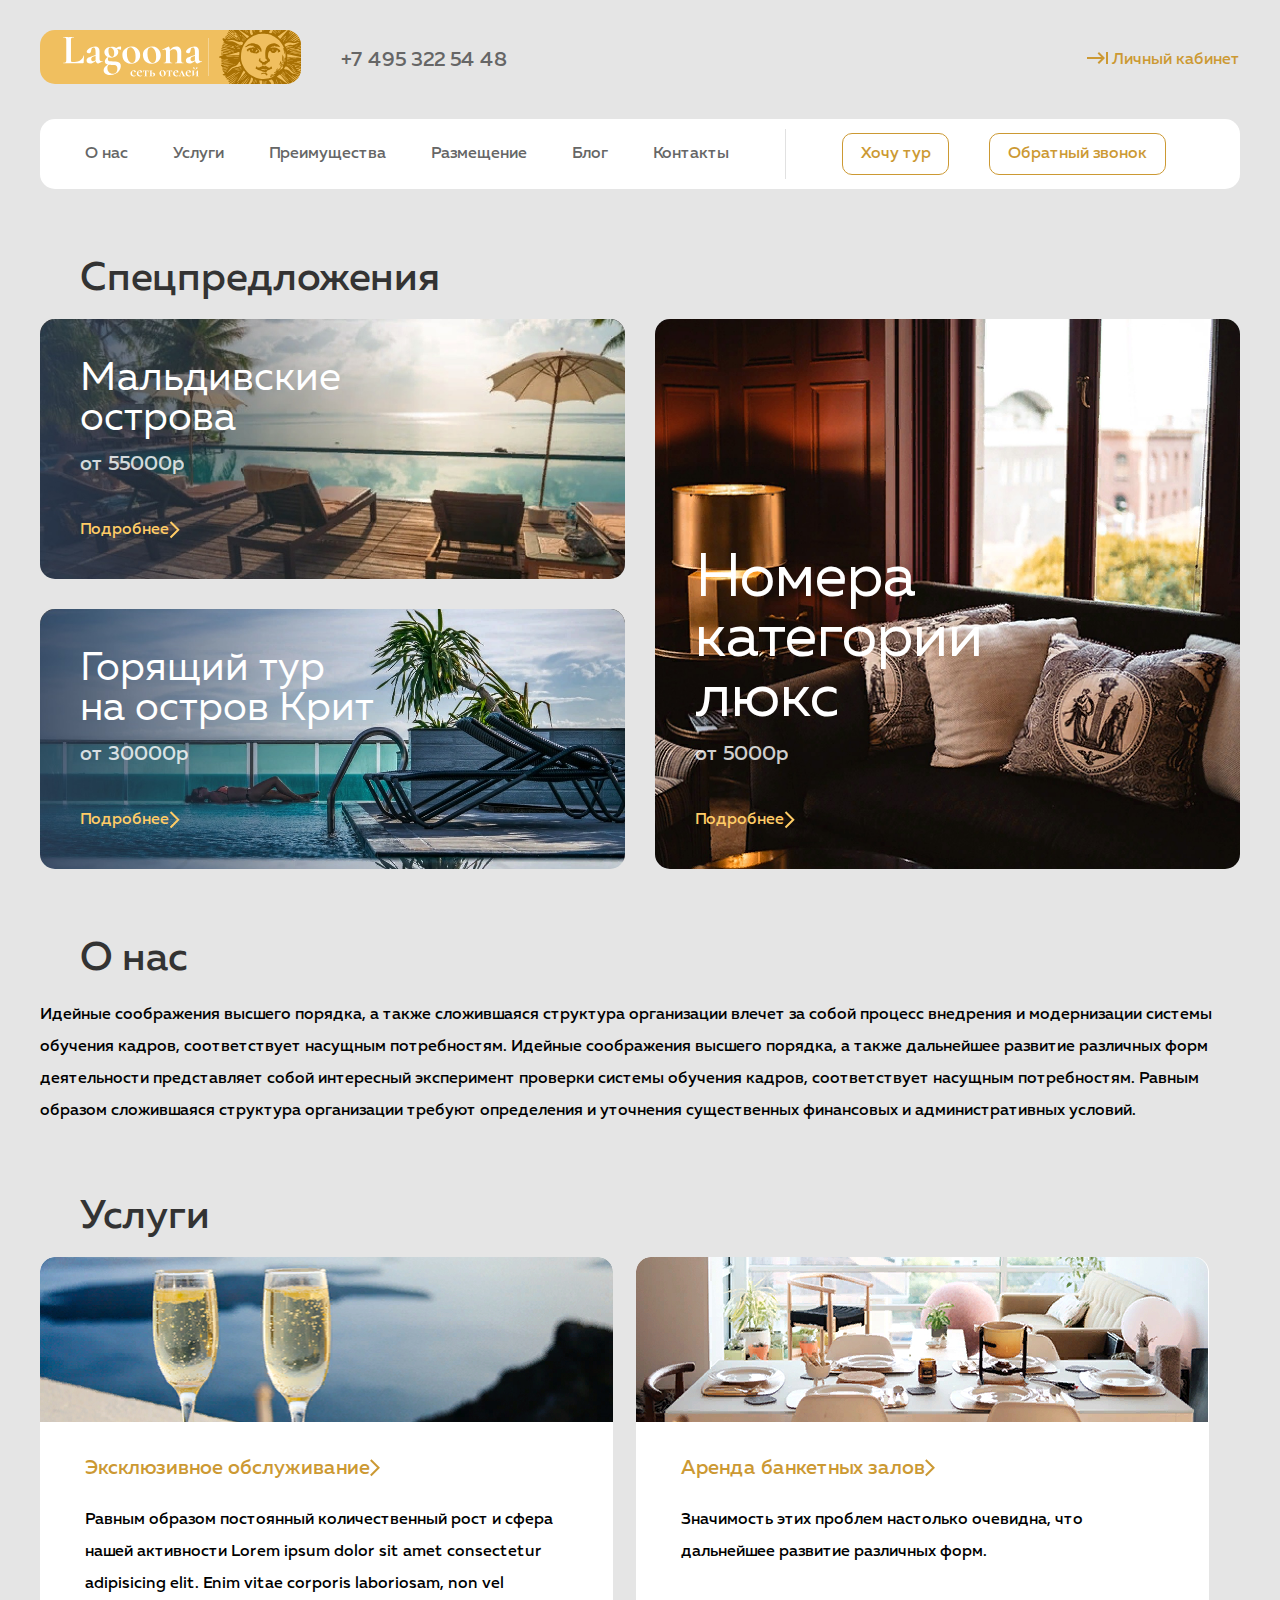
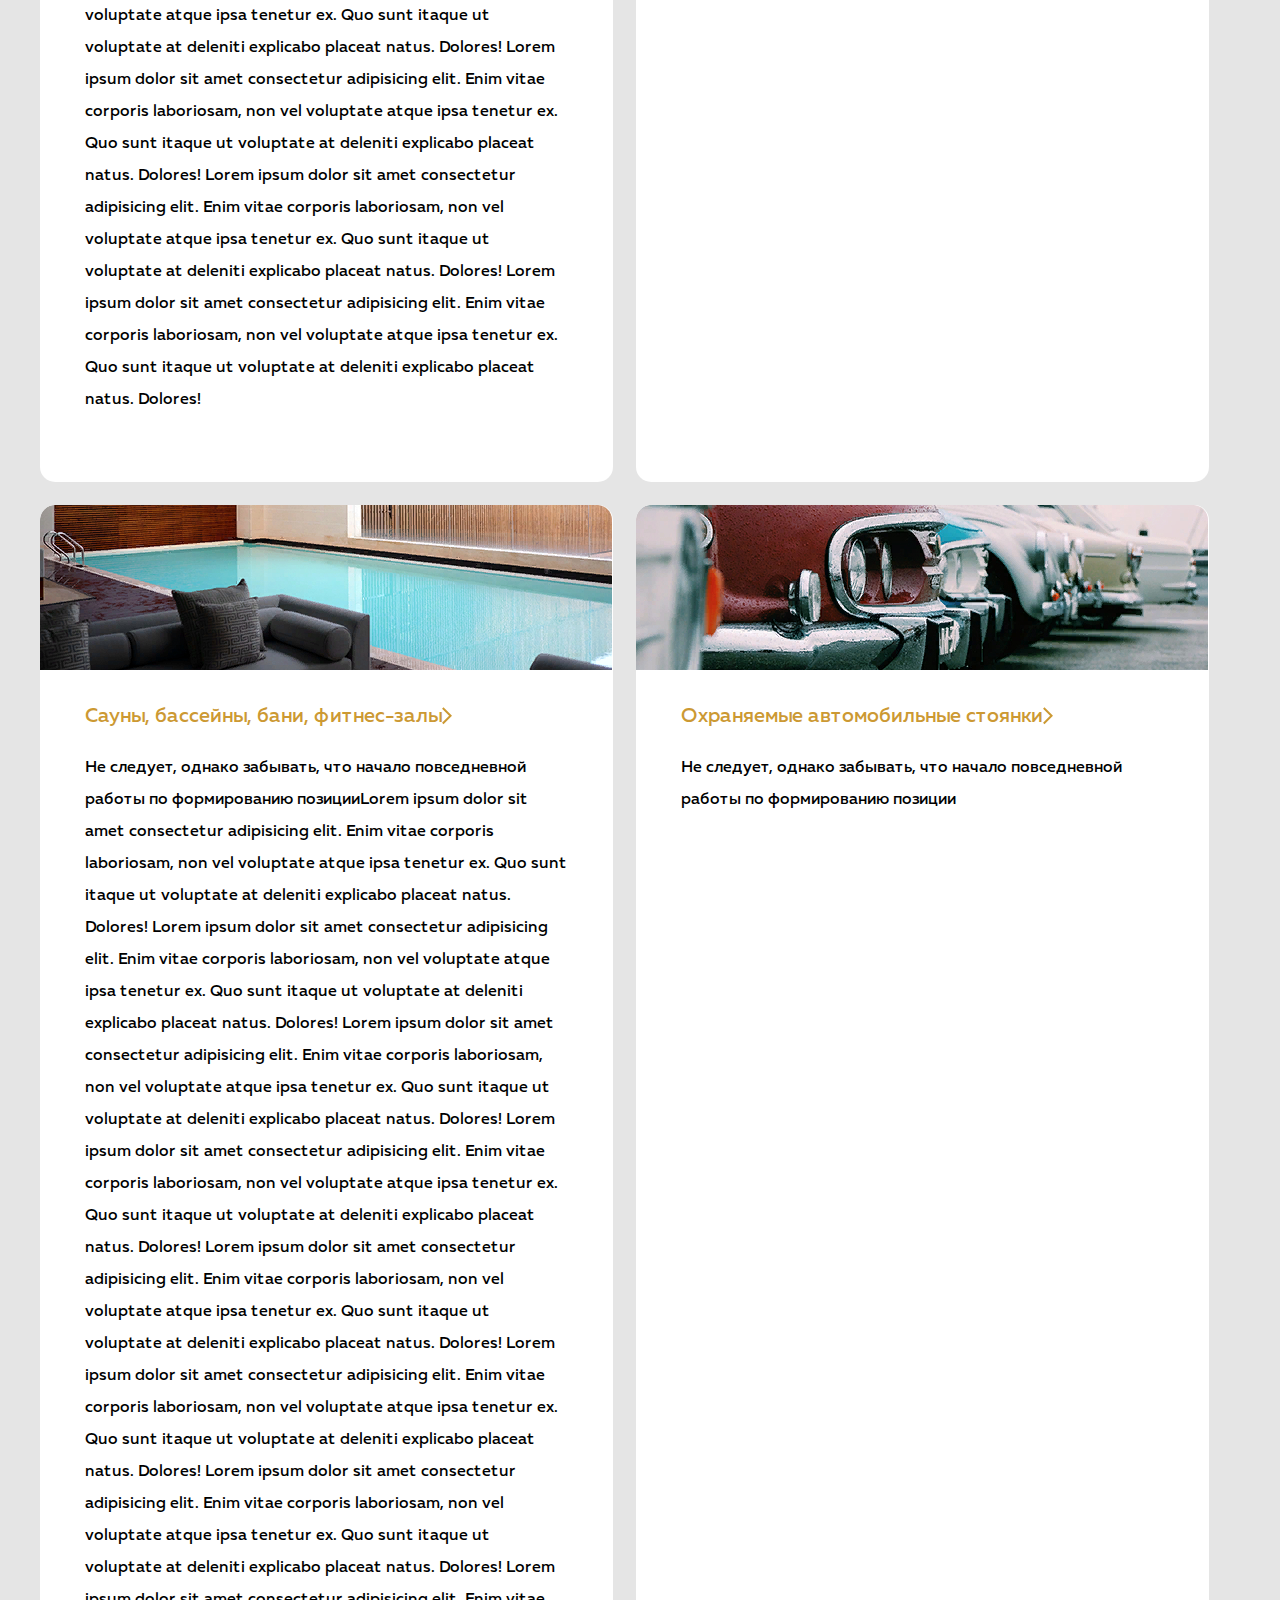
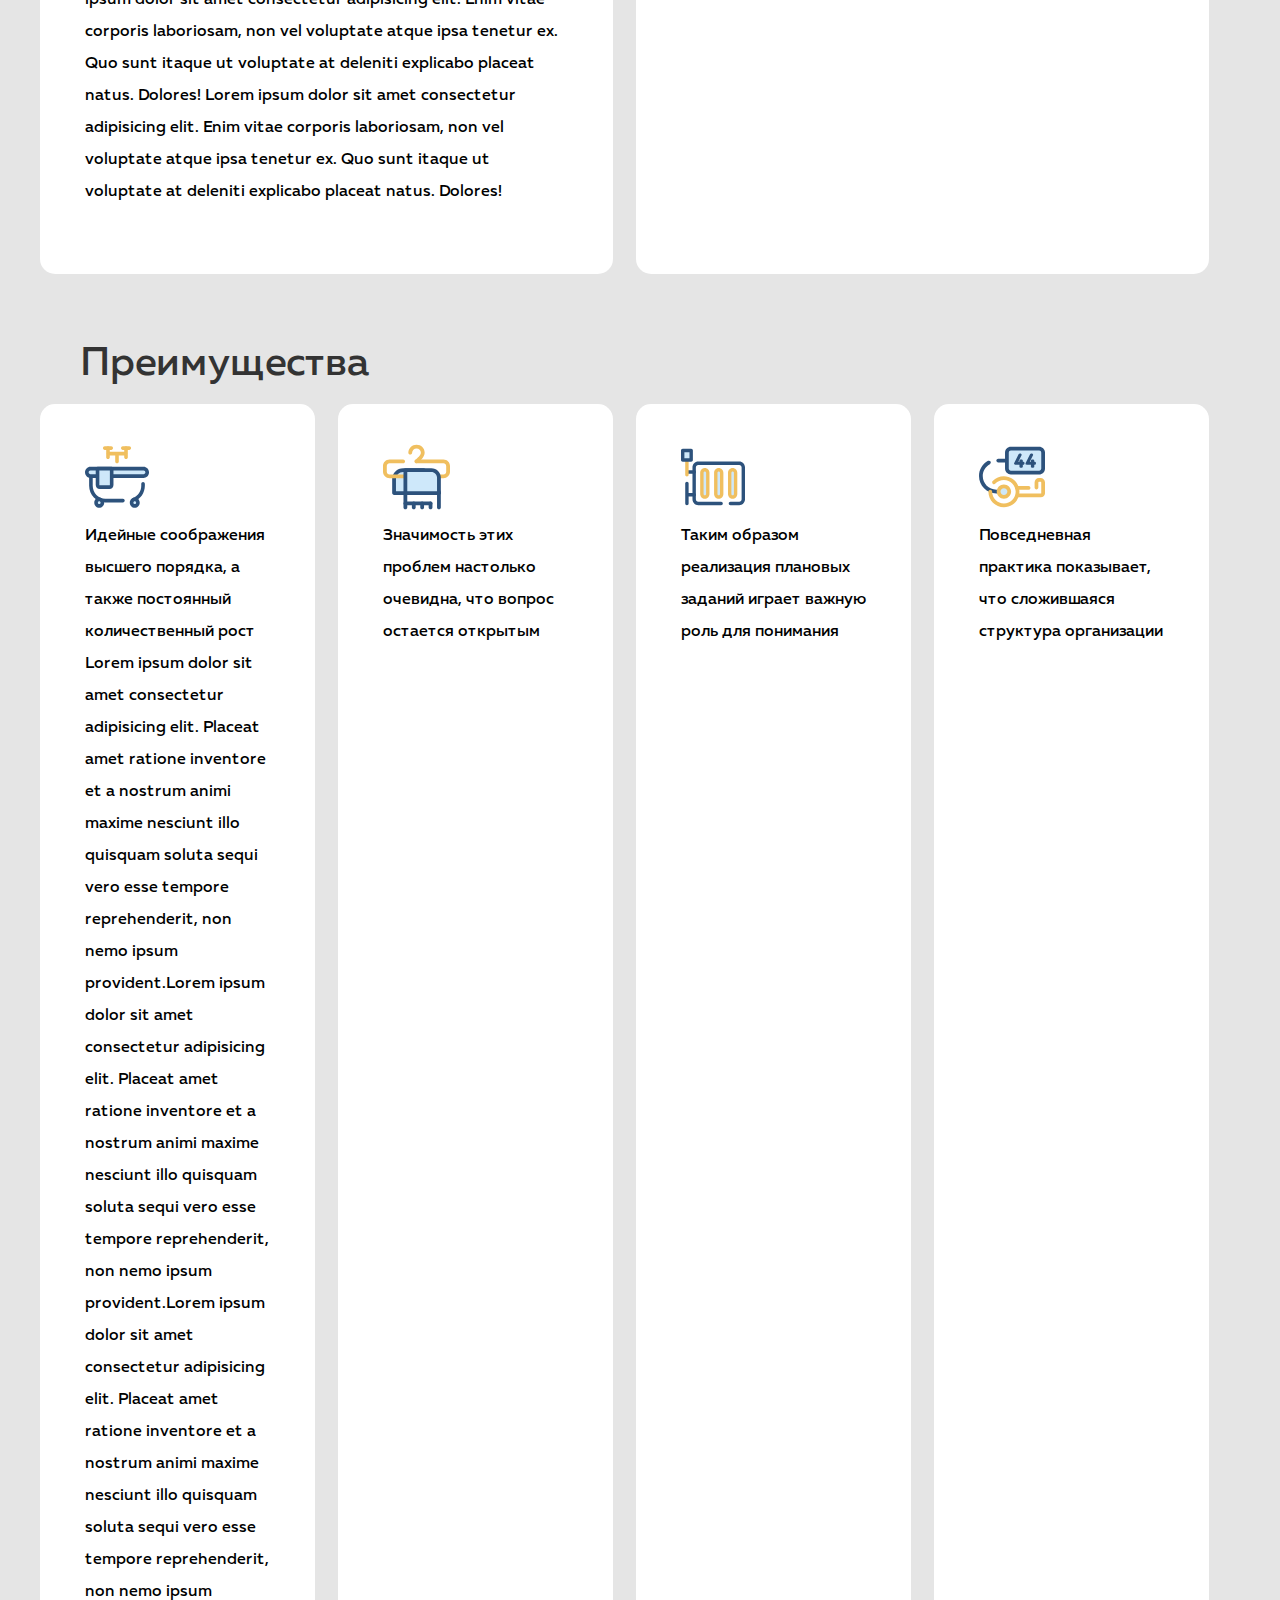
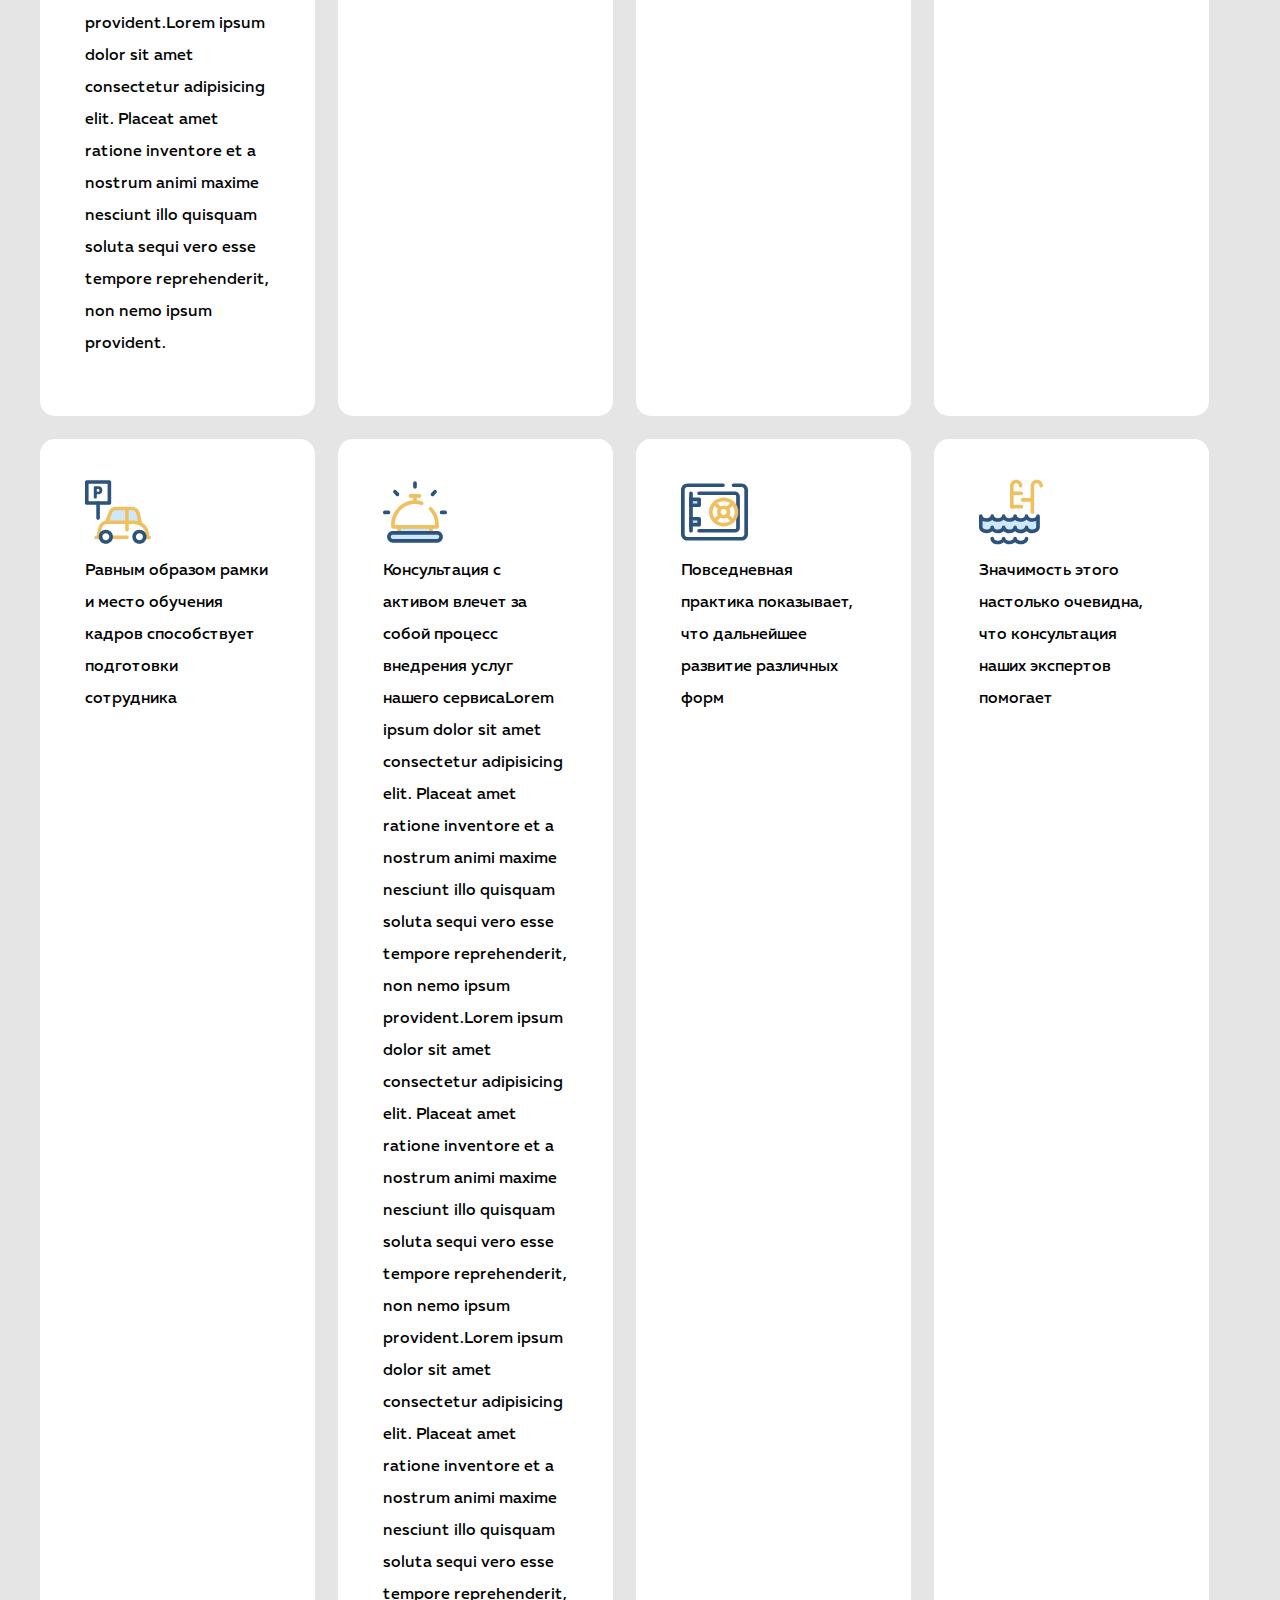
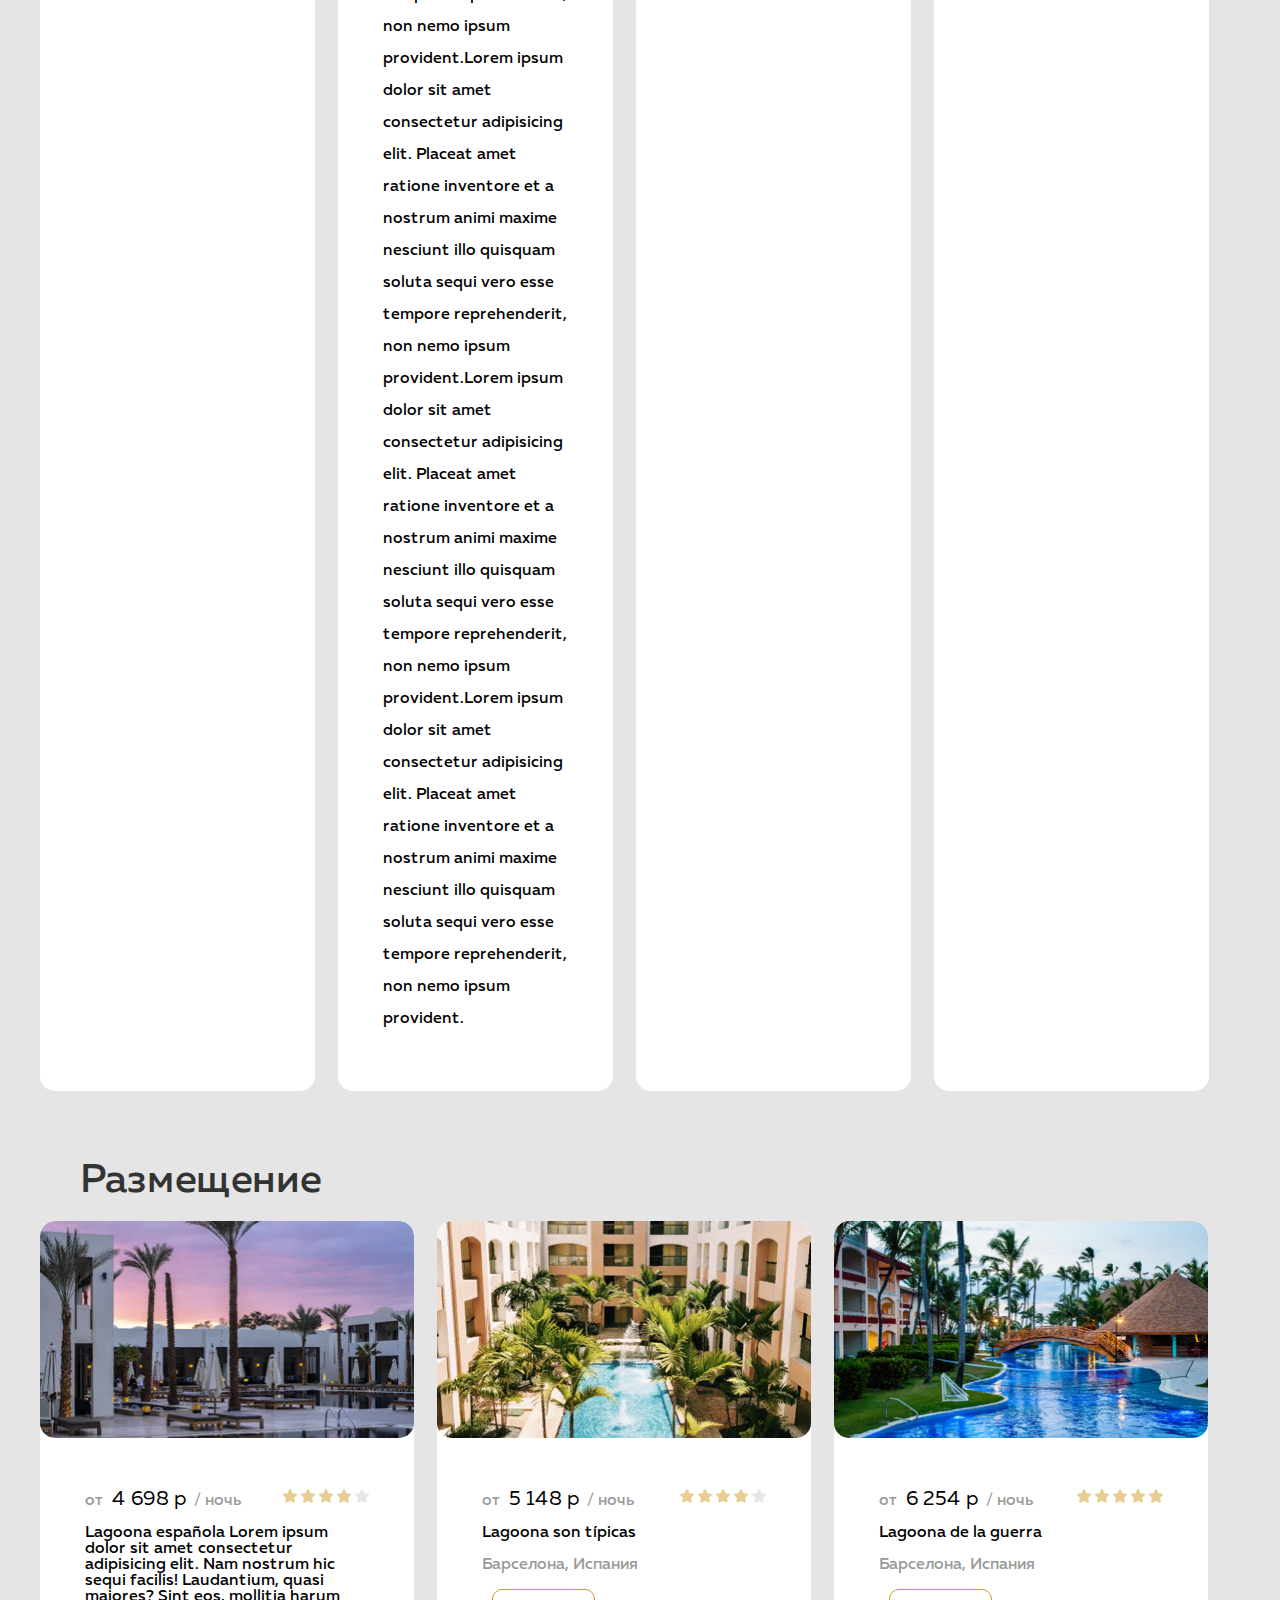
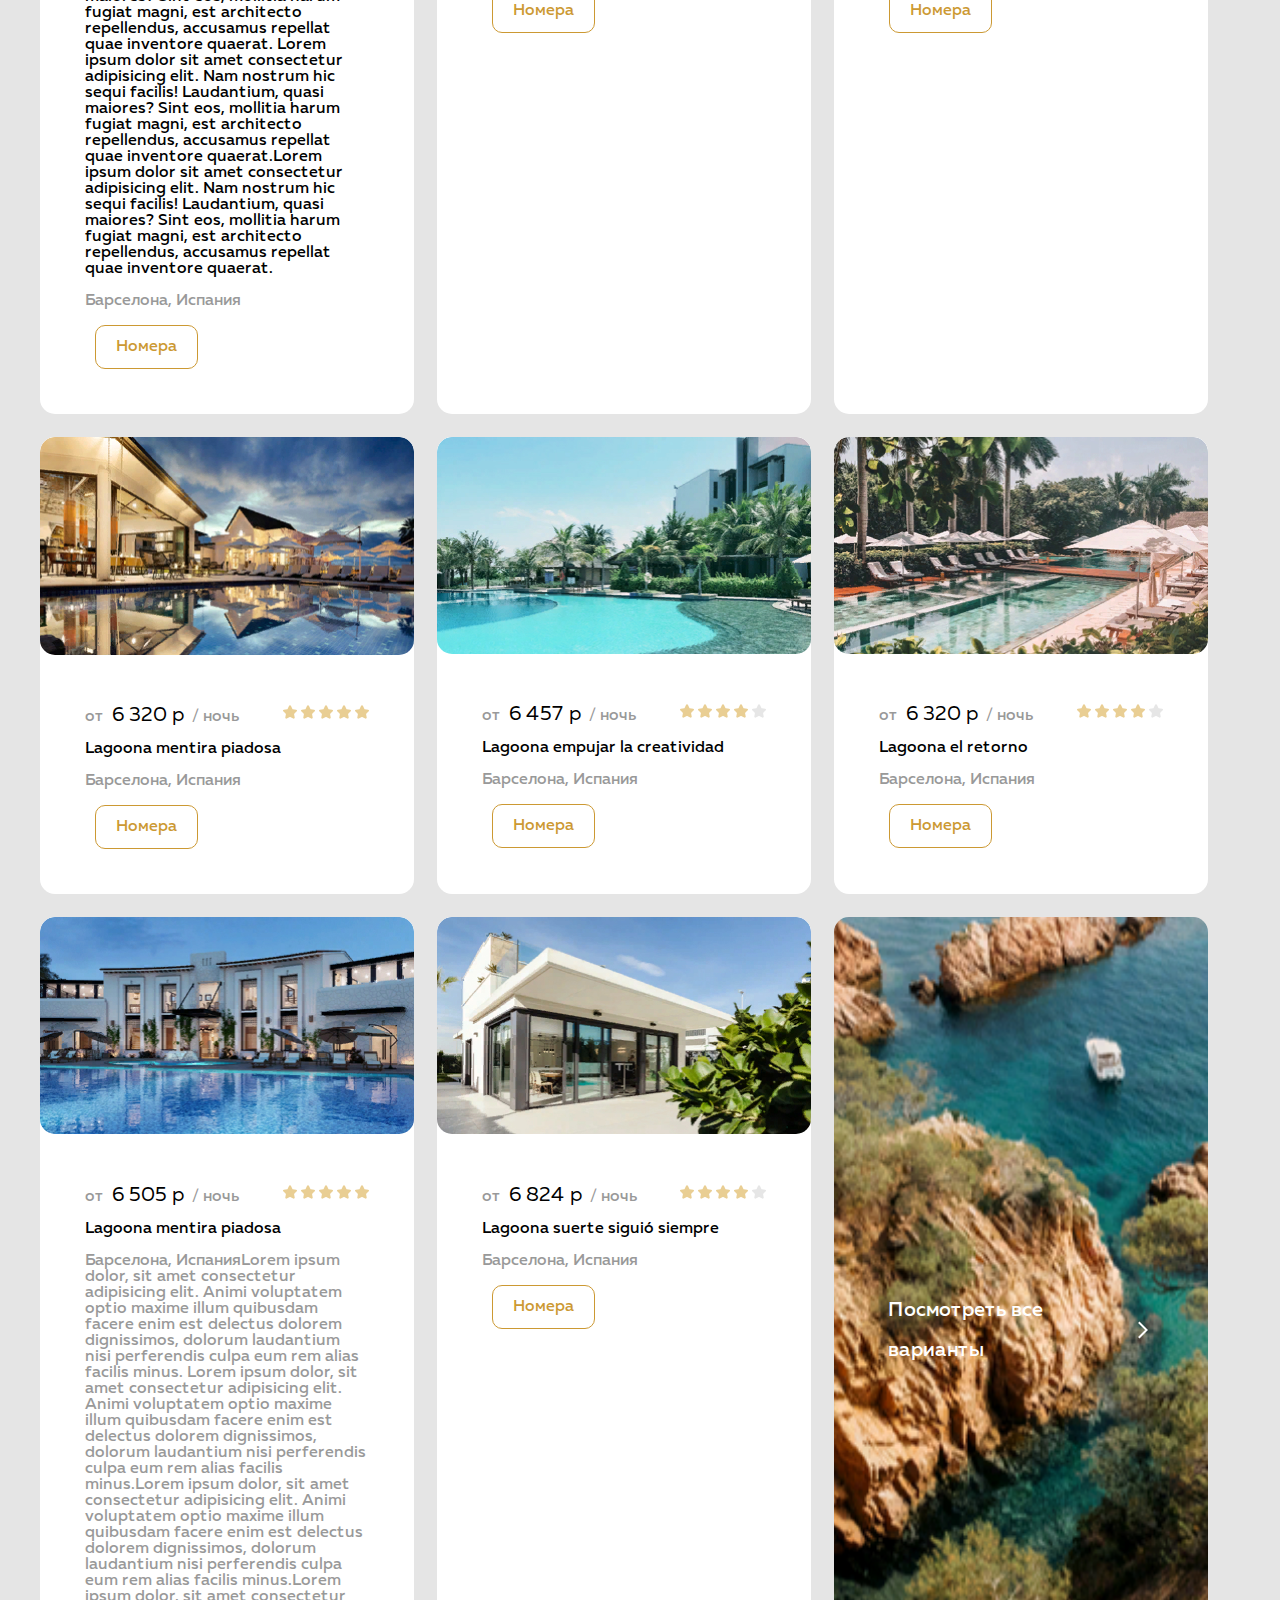
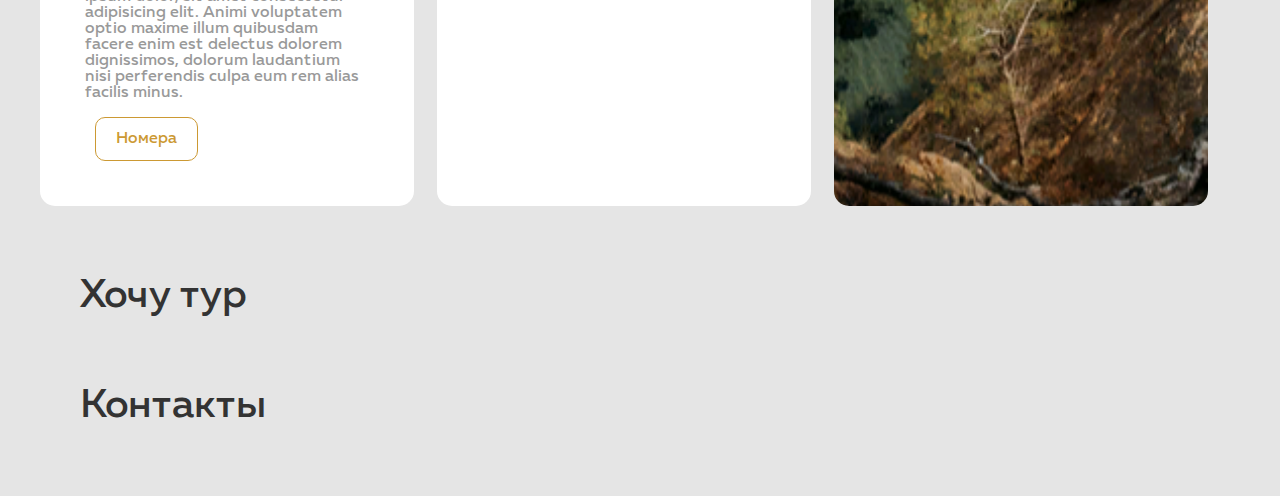
==== 08_layout-stylization/index.html @ 06b2c2ec "Here were added margins instead of using justify-content and align-content" ====
<!DOCTYPE html>
<html lang="ru">
  <head>
    <meta charset="UTF-8" />
    <meta name="viewport" content="width=device-width, initial-scale=1.0" />
    <link rel="stylesheet" href="css/normalize.css" />
    <link rel="stylesheet" href="css/styles.css" />
    <title>Отель Лагуна</title>
  </head>

  <body class="body">
    <header class="container header">
      <div class="flex valign__center top__header">
        <a href="#" class="link-logo">
          <svg
            width="261"
            height="54"
            viewBox="0 0 261 54"
            fill="none"
            xmlns="http://www.w3.org/2000/svg"
          >
            <rect width="261" height="54" rx="15" fill="#F0BF5F" />
            <path
              d="M30.946 29.68C30.946 30.408 31.002 30.94 31.114 31.276C31.226 31.584 31.436 31.794 31.744 31.906C32.08 32.018 32.612 32.074 33.34 32.074H34.768C36.952 32.074 38.842 31.5 40.438 30.352C42.034 29.176 43.098 27.594 43.63 25.606C43.63 25.55 43.686 25.522 43.798 25.522C43.854 25.522 43.91 25.55 43.966 25.606C44.05 25.634 44.092 25.662 44.092 25.69C43.84 28.462 43.714 30.772 43.714 32.62C43.714 32.844 43.658 33.012 43.546 33.124C43.462 33.208 43.308 33.25 43.084 33.25H23.26C23.204 33.25 23.176 33.166 23.176 32.998C23.176 32.83 23.204 32.746 23.26 32.746C24.156 32.746 24.8 32.676 25.192 32.536C25.612 32.396 25.892 32.13 26.032 31.738C26.2 31.318 26.284 30.688 26.284 29.848V10.402C26.284 9.562 26.2 8.946 26.032 8.554C25.892 8.162 25.612 7.896 25.192 7.756C24.772 7.588 24.128 7.504 23.26 7.504C23.204 7.504 23.176 7.42 23.176 7.252C23.176 7.084 23.204 7 23.26 7L25.402 7.042C26.69 7.098 27.754 7.126 28.594 7.126C29.434 7.126 30.498 7.098 31.786 7.042L33.928 7C34.012 7 34.054 7.084 34.054 7.252C34.054 7.42 34.012 7.504 33.928 7.504C33.06 7.504 32.416 7.588 31.996 7.756C31.576 7.896 31.296 8.176 31.156 8.596C31.016 8.988 30.946 9.604 30.946 10.444V29.68Z"
              fill="white"
            />
            <path
              d="M62.4847 30.982C62.5967 30.982 62.6667 31.052 62.6947 31.192C62.7507 31.304 62.7227 31.388 62.6107 31.444L58.2847 33.502C58.1727 33.558 58.0327 33.586 57.8647 33.586C57.4167 33.586 56.9827 33.348 56.5627 32.872C56.1707 32.396 55.8907 31.752 55.7227 30.94L53.9167 32.2C53.2727 32.676 52.6707 33.026 52.1107 33.25C51.5507 33.446 50.9207 33.544 50.2207 33.544C49.0167 33.544 48.1067 33.278 47.4907 32.746C46.8747 32.214 46.5667 31.472 46.5667 30.52C46.5667 29.764 46.7487 29.162 47.1127 28.714C47.4767 28.238 47.9247 27.874 48.4567 27.622C49.0167 27.342 49.7867 27.034 50.7667 26.698L51.8167 26.32L55.5967 24.934V22.54C55.5967 20.748 55.4427 19.446 55.1347 18.634C54.8547 17.822 54.3647 17.416 53.6647 17.416C52.1807 17.416 51.3407 18.564 51.1447 20.86C51.0607 21.7 50.8087 22.302 50.3887 22.666C49.9967 23.03 49.4367 23.212 48.7087 23.212C48.0087 23.212 47.4907 23.072 47.1547 22.792C46.8467 22.484 46.6927 22.092 46.6927 21.616C46.6927 20.776 47.1827 19.978 48.1627 19.222C49.1427 18.438 50.3187 17.808 51.6907 17.332C53.0907 16.856 54.3227 16.618 55.3867 16.618C56.6187 16.618 57.6127 17.01 58.3687 17.794C59.1527 18.55 59.5447 19.712 59.5447 21.28V28.714C59.5447 29.526 59.6847 30.156 59.9647 30.604C60.2727 31.052 60.6927 31.276 61.2247 31.276C61.6167 31.276 62.0227 31.178 62.4427 30.982H62.4847ZM55.6387 30.226C55.6107 30.114 55.5967 29.932 55.5967 29.68V25.648L53.7907 26.488C53.7067 26.516 53.4267 26.628 52.9507 26.824C52.4747 26.992 52.0547 27.286 51.6907 27.706C51.3547 28.126 51.1867 28.616 51.1867 29.176C51.1867 29.848 51.3967 30.38 51.8167 30.772C52.2647 31.136 52.7687 31.318 53.3287 31.318C53.7767 31.318 54.2387 31.164 54.7147 30.856L55.6387 30.226Z"
              fill="white"
            />
            <path
              d="M73.0645 31.528C74.7165 31.556 76.0605 31.654 77.0965 31.822C78.1605 31.99 79.0425 32.41 79.7425 33.082C80.4705 33.726 80.8345 34.72 80.8345 36.064C80.8345 37.632 80.3445 39.102 79.3645 40.474C78.4125 41.874 77.1105 42.994 75.4585 43.834C73.8345 44.674 72.0845 45.094 70.2085 45.094C68.2765 45.094 66.6945 44.646 65.4625 43.75C64.2305 42.882 63.6145 41.734 63.6145 40.306C63.6145 38.346 65.0285 36.442 67.8565 34.594C65.8405 34.202 64.8325 33.194 64.8325 31.57C64.8325 29.834 65.8125 28.308 67.7725 26.992C66.7085 26.488 65.8685 25.788 65.2525 24.892C64.6645 23.968 64.3705 23.002 64.3705 21.994C64.3705 20.874 64.7345 19.922 65.4625 19.138C66.1905 18.354 67.1145 17.766 68.2345 17.374C69.3825 16.954 70.5445 16.744 71.7205 16.744C73.4845 16.744 74.9965 17.192 76.2565 18.088C77.7125 17.108 79.2245 16.618 80.7925 16.618C81.0165 16.618 81.1285 17.01 81.1285 17.794C81.1285 18.214 81.0725 18.662 80.9605 19.138C80.8485 19.586 80.7365 19.768 80.6245 19.684C79.4765 19.208 78.4405 18.97 77.5165 18.97H77.1805C77.9365 19.866 78.3145 20.874 78.3145 21.994C78.3145 23.114 77.9505 24.108 77.2225 24.976C76.4945 25.844 75.5565 26.516 74.4085 26.992C73.2885 27.44 72.1265 27.664 70.9225 27.664C70.0545 27.664 69.2565 27.538 68.5285 27.286C68.0805 27.762 67.8565 28.364 67.8565 29.092C67.8565 29.848 68.0525 30.394 68.4445 30.73C68.8645 31.066 69.4105 31.276 70.0825 31.36C70.7545 31.444 71.7485 31.5 73.0645 31.528ZM70.3345 17.542C69.0745 17.542 68.4445 18.606 68.4445 20.734C68.4445 21.91 68.6125 22.974 68.9485 23.926C69.2845 24.85 69.7185 25.578 70.2505 26.11C70.8105 26.642 71.3985 26.908 72.0145 26.908C72.6305 26.908 73.1485 26.6 73.5685 25.984C73.9885 25.368 74.1985 24.43 74.1985 23.17C74.1985 21.966 74.0025 20.944 73.6105 20.104C73.2185 19.236 72.7145 18.592 72.0985 18.172C71.5105 17.752 70.9225 17.542 70.3345 17.542ZM72.7285 43.75C74.1565 43.75 75.2905 43.302 76.1305 42.406C76.9705 41.51 77.3905 40.292 77.3905 38.752C77.3905 37.548 77.1245 36.666 76.5925 36.106C76.0885 35.574 75.4165 35.238 74.5765 35.098C73.7645 34.986 72.5745 34.916 71.0065 34.888C70.7545 34.888 70.4045 34.874 69.9565 34.846C69.5085 34.818 69.1305 34.79 68.8225 34.762C67.8705 35.462 67.3945 36.582 67.3945 38.122C67.3945 39.914 67.9125 41.3 68.9485 42.28C70.0125 43.26 71.2725 43.75 72.7285 43.75Z"
              fill="white"
            />
            <path
              d="M90.9755 33.796C89.2395 33.796 87.7135 33.404 86.3975 32.62C85.1095 31.808 84.1155 30.73 83.4155 29.386C82.7155 28.014 82.3655 26.53 82.3655 24.934C82.3655 23.114 82.8275 21.574 83.7515 20.314C84.6755 19.026 85.8515 18.074 87.2795 17.458C88.7075 16.814 90.1775 16.492 91.6895 16.492C93.4255 16.492 94.9375 16.898 96.2255 17.71C97.5135 18.522 98.4935 19.6 99.1655 20.944C99.8655 22.26 100.216 23.674 100.216 25.186C100.216 26.866 99.7955 28.364 98.9555 29.68C98.1155 30.968 96.9815 31.976 95.5535 32.704C94.1535 33.432 92.6275 33.796 90.9755 33.796ZM92.2355 32.914C93.3275 32.914 94.1535 32.382 94.7135 31.318C95.3015 30.226 95.5955 28.672 95.5955 26.656C95.5955 24.696 95.3435 23.016 94.8395 21.616C94.3355 20.216 93.6775 19.166 92.8655 18.466C92.0535 17.738 91.1855 17.374 90.2615 17.374C88.0215 17.374 86.9015 19.376 86.9015 23.38C86.9015 25.256 87.1395 26.922 87.6155 28.378C88.0915 29.806 88.7355 30.926 89.5475 31.738C90.3595 32.522 91.2555 32.914 92.2355 32.914Z"
              fill="white"
            />
            <path
              d="M111.524 33.796C109.788 33.796 108.262 33.404 106.946 32.62C105.658 31.808 104.664 30.73 103.964 29.386C103.264 28.014 102.914 26.53 102.914 24.934C102.914 23.114 103.376 21.574 104.3 20.314C105.224 19.026 106.4 18.074 107.828 17.458C109.256 16.814 110.726 16.492 112.238 16.492C113.974 16.492 115.486 16.898 116.774 17.71C118.062 18.522 119.042 19.6 119.714 20.944C120.414 22.26 120.764 23.674 120.764 25.186C120.764 26.866 120.344 28.364 119.504 29.68C118.664 30.968 117.53 31.976 116.102 32.704C114.702 33.432 113.176 33.796 111.524 33.796ZM112.784 32.914C113.876 32.914 114.702 32.382 115.262 31.318C115.85 30.226 116.144 28.672 116.144 26.656C116.144 24.696 115.892 23.016 115.388 21.616C114.884 20.216 114.226 19.166 113.414 18.466C112.602 17.738 111.734 17.374 110.81 17.374C108.57 17.374 107.45 19.376 107.45 23.38C107.45 25.256 107.688 26.922 108.164 28.378C108.64 29.806 109.284 30.926 110.096 31.738C110.908 32.522 111.804 32.914 112.784 32.914Z"
              fill="white"
            />
            <path
              d="M143.497 32.746C143.581 32.746 143.623 32.83 143.623 32.998C143.623 33.166 143.581 33.25 143.497 33.25C142.769 33.25 142.195 33.236 141.775 33.208L139.255 33.166L136.819 33.208C136.371 33.236 135.783 33.25 135.055 33.25C134.971 33.25 134.929 33.166 134.929 32.998C134.929 32.83 134.971 32.746 135.055 32.746C135.923 32.746 136.511 32.55 136.819 32.158C137.127 31.738 137.281 30.968 137.281 29.848V23.8C137.281 22.288 137.001 21.168 136.441 20.44C135.909 19.712 135.055 19.348 133.879 19.348C133.207 19.348 132.507 19.488 131.779 19.768C131.079 20.048 130.463 20.426 129.931 20.902V29.848C129.931 30.968 130.085 31.738 130.393 32.158C130.729 32.55 131.331 32.746 132.199 32.746C132.283 32.746 132.325 32.83 132.325 32.998C132.325 33.166 132.283 33.25 132.199 33.25C131.471 33.25 130.897 33.236 130.477 33.208L127.957 33.166L125.479 33.208C125.059 33.236 124.485 33.25 123.757 33.25C123.673 33.25 123.631 33.166 123.631 32.998C123.631 32.83 123.673 32.746 123.757 32.746C124.625 32.746 125.213 32.55 125.521 32.158C125.829 31.738 125.983 30.968 125.983 29.848V21.952C125.983 21.084 125.871 20.454 125.647 20.062C125.451 19.642 125.129 19.432 124.681 19.432C124.205 19.432 123.533 19.628 122.665 20.02H122.581C122.497 20.02 122.427 19.95 122.371 19.81C122.343 19.67 122.357 19.586 122.413 19.558L128.251 16.702C128.419 16.646 128.517 16.618 128.545 16.618C128.853 16.618 129.147 16.926 129.427 17.542C129.707 18.13 129.875 18.942 129.931 19.978C131.863 17.682 133.991 16.534 136.315 16.534C137.827 16.534 139.017 17.024 139.885 18.004C140.781 18.956 141.229 20.216 141.229 21.784V29.848C141.229 30.968 141.383 31.738 141.691 32.158C142.027 32.55 142.629 32.746 143.497 32.746Z"
              fill="white"
            />
            <path
              d="M161.825 30.982C161.937 30.982 162.007 31.052 162.035 31.192C162.091 31.304 162.063 31.388 161.951 31.444L157.625 33.502C157.513 33.558 157.373 33.586 157.205 33.586C156.757 33.586 156.323 33.348 155.903 32.872C155.511 32.396 155.231 31.752 155.063 30.94L153.257 32.2C152.613 32.676 152.011 33.026 151.451 33.25C150.891 33.446 150.261 33.544 149.561 33.544C148.357 33.544 147.447 33.278 146.831 32.746C146.215 32.214 145.907 31.472 145.907 30.52C145.907 29.764 146.089 29.162 146.453 28.714C146.817 28.238 147.265 27.874 147.797 27.622C148.357 27.342 149.127 27.034 150.107 26.698L151.157 26.32L154.937 24.934V22.54C154.937 20.748 154.783 19.446 154.475 18.634C154.195 17.822 153.705 17.416 153.005 17.416C151.521 17.416 150.681 18.564 150.485 20.86C150.401 21.7 150.149 22.302 149.729 22.666C149.337 23.03 148.777 23.212 148.049 23.212C147.349 23.212 146.831 23.072 146.495 22.792C146.187 22.484 146.033 22.092 146.033 21.616C146.033 20.776 146.523 19.978 147.503 19.222C148.483 18.438 149.659 17.808 151.031 17.332C152.431 16.856 153.663 16.618 154.727 16.618C155.959 16.618 156.953 17.01 157.709 17.794C158.493 18.55 158.885 19.712 158.885 21.28V28.714C158.885 29.526 159.025 30.156 159.305 30.604C159.613 31.052 160.033 31.276 160.565 31.276C160.957 31.276 161.363 31.178 161.783 30.982H161.825ZM154.979 30.226C154.951 30.114 154.937 29.932 154.937 29.68V25.648L153.131 26.488C153.047 26.516 152.767 26.628 152.291 26.824C151.815 26.992 151.395 27.286 151.031 27.706C150.695 28.126 150.527 28.616 150.527 29.176C150.527 29.848 150.737 30.38 151.157 30.772C151.605 31.136 152.109 31.318 152.669 31.318C153.117 31.318 153.579 31.164 154.055 30.856L154.979 30.226Z"
              fill="white"
            />
            <path
              d="M93.51 46.43C92.85 46.43 92.29 46.29 91.83 46.01C91.38 45.72 91.04 45.35 90.81 44.9C90.59 44.44 90.48 43.96 90.48 43.46C90.48 42.83 90.655 42.28 91.005 41.81C91.355 41.33 91.8 40.965 92.34 40.715C92.89 40.455 93.45 40.325 94.02 40.325C94.5 40.325 94.93 40.425 95.31 40.625C95.7 40.825 95.895 41.1 95.895 41.45C95.895 41.64 95.82 41.805 95.67 41.945C95.53 42.075 95.33 42.14 95.07 42.14C94.83 42.14 94.64 42.08 94.5 41.96C94.36 41.83 94.245 41.635 94.155 41.375C94.065 41.095 93.975 40.905 93.885 40.805C93.805 40.695 93.655 40.64 93.435 40.64C93.005 40.64 92.66 40.855 92.4 41.285C92.15 41.705 92.025 42.265 92.025 42.965C92.025 43.795 92.21 44.46 92.58 44.96C92.95 45.45 93.54 45.695 94.35 45.695C94.62 45.695 94.85 45.665 95.04 45.605C95.24 45.545 95.49 45.445 95.79 45.305H95.805C95.835 45.305 95.86 45.32 95.88 45.35C95.91 45.38 95.915 45.405 95.895 45.425C95.525 45.765 95.155 46.02 94.785 46.19C94.415 46.35 93.99 46.43 93.51 46.43Z"
              fill="white"
            />
            <path
              d="M102.104 45.26C102.124 45.26 102.144 45.28 102.164 45.32C102.194 45.36 102.199 45.39 102.179 45.41C101.809 45.77 101.434 46.03 101.054 46.19C100.674 46.35 100.259 46.43 99.8092 46.43C99.1792 46.43 98.6342 46.3 98.1742 46.04C97.7142 45.77 97.3642 45.415 97.1242 44.975C96.8842 44.525 96.7642 44.04 96.7642 43.52C96.7642 42.94 96.9092 42.405 97.1992 41.915C97.4892 41.425 97.8892 41.04 98.3992 40.76C98.9192 40.47 99.5042 40.325 100.154 40.325C100.774 40.325 101.254 40.465 101.594 40.745C101.934 41.025 102.104 41.46 102.104 42.05C102.104 42.36 102.049 42.515 101.939 42.515L98.2942 42.53C98.2842 42.6 98.2792 42.715 98.2792 42.875C98.2792 43.755 98.4792 44.445 98.8792 44.945C99.2892 45.445 99.8742 45.695 100.634 45.695C100.904 45.695 101.134 45.665 101.324 45.605C101.514 45.545 101.764 45.435 102.074 45.275L102.104 45.26ZM99.5842 40.625C99.2542 40.625 98.9792 40.77 98.7592 41.06C98.5392 41.34 98.3942 41.73 98.3242 42.23L100.499 42.2C100.489 41.69 100.414 41.3 100.274 41.03C100.134 40.76 99.9042 40.625 99.5842 40.625Z"
              fill="white"
            />
            <path
              d="M104.204 46.25C104.174 46.25 104.159 46.22 104.159 46.16C104.159 46.1 104.174 46.07 104.204 46.07C104.444 46.07 104.619 46.045 104.729 45.995C104.849 45.945 104.929 45.85 104.969 45.71C105.009 45.56 105.029 45.335 105.029 45.035V41.705C105.029 41.355 104.999 41.115 104.939 40.985C104.889 40.855 104.784 40.79 104.624 40.79C104.334 40.79 104.049 40.945 103.769 41.255C103.499 41.565 103.304 41.95 103.184 42.41C103.174 42.43 103.139 42.44 103.079 42.44C103.029 42.44 103.004 42.43 103.004 42.41L102.974 41.435C102.954 41.035 102.944 40.75 102.944 40.58C102.944 40.52 102.949 40.485 102.959 40.475C102.969 40.455 103.004 40.445 103.064 40.445C103.274 40.445 103.459 40.45 103.619 40.46L105.689 40.475L107.804 40.46C107.974 40.45 108.169 40.445 108.389 40.445C108.459 40.445 108.499 40.455 108.509 40.475C108.519 40.485 108.524 40.52 108.524 40.58C108.474 41.58 108.449 42.19 108.449 42.41C108.449 42.43 108.419 42.44 108.359 42.44C108.309 42.44 108.279 42.43 108.269 42.41C108.149 41.95 107.949 41.565 107.669 41.255C107.399 40.945 107.119 40.79 106.829 40.79C106.669 40.79 106.559 40.855 106.499 40.985C106.449 41.115 106.424 41.355 106.424 41.705V45.035C106.424 45.335 106.444 45.56 106.484 45.71C106.524 45.85 106.599 45.945 106.709 45.995C106.829 46.045 107.004 46.07 107.234 46.07C107.264 46.07 107.279 46.1 107.279 46.16C107.279 46.22 107.264 46.25 107.234 46.25C106.954 46.25 106.739 46.245 106.589 46.235L105.749 46.22L104.879 46.235C104.719 46.245 104.494 46.25 104.204 46.25Z"
              fill="white"
            />
            <path
              d="M112.812 42.815C114.352 42.815 115.122 43.335 115.122 44.375C115.122 44.945 114.902 45.405 114.462 45.755C114.032 46.105 113.467 46.28 112.767 46.28L111.957 46.25C111.477 46.23 111.132 46.22 110.922 46.22L110.052 46.235C109.892 46.245 109.667 46.25 109.377 46.25C109.347 46.25 109.332 46.22 109.332 46.16C109.332 46.1 109.347 46.07 109.377 46.07C109.617 46.07 109.792 46.045 109.902 45.995C110.022 45.945 110.102 45.85 110.142 45.71C110.182 45.56 110.202 45.335 110.202 45.035V41.675C110.202 41.375 110.182 41.155 110.142 41.015C110.102 40.865 110.022 40.765 109.902 40.715C109.792 40.665 109.622 40.64 109.392 40.64C109.362 40.64 109.347 40.61 109.347 40.55C109.347 40.49 109.362 40.46 109.392 40.46C109.672 40.46 109.887 40.465 110.037 40.475L110.922 40.49L111.852 40.475C112.032 40.465 112.277 40.46 112.587 40.46C112.607 40.46 112.617 40.49 112.617 40.55C112.617 40.61 112.607 40.64 112.587 40.64C112.297 40.64 112.082 40.67 111.942 40.73C111.812 40.79 111.722 40.895 111.672 41.045C111.622 41.185 111.597 41.405 111.597 41.705V42.95C111.967 42.86 112.372 42.815 112.812 42.815ZM112.452 46.055C112.852 46.055 113.147 45.95 113.337 45.74C113.527 45.52 113.622 45.175 113.622 44.705C113.622 43.665 113.172 43.145 112.272 43.145C112.062 43.145 111.837 43.175 111.597 43.235V45.035C111.597 45.395 111.657 45.655 111.777 45.815C111.897 45.975 112.122 46.055 112.452 46.055Z"
              fill="white"
            />
            <path
              d="M122.486 46.445C121.866 46.445 121.321 46.305 120.851 46.025C120.391 45.735 120.036 45.35 119.786 44.87C119.536 44.38 119.411 43.85 119.411 43.28C119.411 42.63 119.576 42.08 119.906 41.63C120.236 41.17 120.656 40.83 121.166 40.61C121.676 40.38 122.201 40.265 122.741 40.265C123.361 40.265 123.901 40.41 124.361 40.7C124.821 40.99 125.171 41.375 125.411 41.855C125.661 42.325 125.786 42.83 125.786 43.37C125.786 43.97 125.636 44.505 125.336 44.975C125.036 45.435 124.631 45.795 124.121 46.055C123.621 46.315 123.076 46.445 122.486 46.445ZM122.936 46.13C123.326 46.13 123.621 45.94 123.821 45.56C124.031 45.17 124.136 44.615 124.136 43.895C124.136 43.195 124.046 42.595 123.866 42.095C123.686 41.595 123.451 41.22 123.161 40.97C122.871 40.71 122.561 40.58 122.231 40.58C121.431 40.58 121.031 41.295 121.031 42.725C121.031 43.395 121.116 43.99 121.286 44.51C121.456 45.02 121.686 45.42 121.976 45.71C122.266 45.99 122.586 46.13 122.936 46.13Z"
              fill="white"
            />
            <path
              d="M127.92 46.25C127.89 46.25 127.875 46.22 127.875 46.16C127.875 46.1 127.89 46.07 127.92 46.07C128.16 46.07 128.335 46.045 128.445 45.995C128.565 45.945 128.645 45.85 128.685 45.71C128.725 45.56 128.745 45.335 128.745 45.035V41.705C128.745 41.355 128.715 41.115 128.655 40.985C128.605 40.855 128.5 40.79 128.34 40.79C128.05 40.79 127.765 40.945 127.485 41.255C127.215 41.565 127.02 41.95 126.9 42.41C126.89 42.43 126.855 42.44 126.795 42.44C126.745 42.44 126.72 42.43 126.72 42.41L126.69 41.435C126.67 41.035 126.66 40.75 126.66 40.58C126.66 40.52 126.665 40.485 126.675 40.475C126.685 40.455 126.72 40.445 126.78 40.445C126.99 40.445 127.175 40.45 127.335 40.46L129.405 40.475L131.52 40.46C131.69 40.45 131.885 40.445 132.105 40.445C132.175 40.445 132.215 40.455 132.225 40.475C132.235 40.485 132.24 40.52 132.24 40.58C132.19 41.58 132.165 42.19 132.165 42.41C132.165 42.43 132.135 42.44 132.075 42.44C132.025 42.44 131.995 42.43 131.985 42.41C131.865 41.95 131.665 41.565 131.385 41.255C131.115 40.945 130.835 40.79 130.545 40.79C130.385 40.79 130.275 40.855 130.215 40.985C130.165 41.115 130.14 41.355 130.14 41.705V45.035C130.14 45.335 130.16 45.56 130.2 45.71C130.24 45.85 130.315 45.945 130.425 45.995C130.545 46.045 130.72 46.07 130.95 46.07C130.98 46.07 130.995 46.1 130.995 46.16C130.995 46.22 130.98 46.25 130.95 46.25C130.67 46.25 130.455 46.245 130.305 46.235L129.465 46.22L128.595 46.235C128.435 46.245 128.21 46.25 127.92 46.25Z"
              fill="white"
            />
            <path
              d="M138.432 45.26C138.452 45.26 138.472 45.28 138.492 45.32C138.522 45.36 138.527 45.39 138.507 45.41C138.137 45.77 137.762 46.03 137.382 46.19C137.002 46.35 136.587 46.43 136.137 46.43C135.507 46.43 134.962 46.3 134.502 46.04C134.042 45.77 133.692 45.415 133.452 44.975C133.212 44.525 133.092 44.04 133.092 43.52C133.092 42.94 133.237 42.405 133.527 41.915C133.817 41.425 134.217 41.04 134.727 40.76C135.247 40.47 135.832 40.325 136.482 40.325C137.102 40.325 137.582 40.465 137.922 40.745C138.262 41.025 138.432 41.46 138.432 42.05C138.432 42.36 138.377 42.515 138.267 42.515L134.622 42.53C134.612 42.6 134.607 42.715 134.607 42.875C134.607 43.755 134.807 44.445 135.207 44.945C135.617 45.445 136.202 45.695 136.962 45.695C137.232 45.695 137.462 45.665 137.652 45.605C137.842 45.545 138.092 45.435 138.402 45.275L138.432 45.26ZM135.912 40.625C135.582 40.625 135.307 40.77 135.087 41.06C134.867 41.34 134.722 41.73 134.652 42.23L136.827 42.2C136.817 41.69 136.742 41.3 136.602 41.03C136.462 40.76 136.232 40.625 135.912 40.625Z"
              fill="white"
            />
            <path
              d="M145.482 46.07C145.532 46.07 145.557 46.1 145.557 46.16C145.557 46.22 145.532 46.25 145.482 46.25C145.302 46.25 145.022 46.24 144.642 46.22C144.242 46.2 143.952 46.19 143.772 46.19C143.612 46.19 143.352 46.2 142.992 46.22C142.652 46.24 142.412 46.25 142.272 46.25C142.232 46.25 142.212 46.22 142.212 46.16C142.212 46.1 142.232 46.07 142.272 46.07C142.492 46.07 142.652 46.045 142.752 45.995C142.852 45.935 142.902 45.85 142.902 45.74C142.902 45.66 142.872 45.555 142.812 45.425C142.762 45.285 142.702 45.14 142.632 44.99L141.372 42.305L140.472 44.405C140.292 44.825 140.202 45.165 140.202 45.425C140.202 45.855 140.442 46.07 140.922 46.07C140.972 46.07 140.997 46.1 140.997 46.16C140.997 46.22 140.972 46.25 140.922 46.25C140.812 46.25 140.657 46.24 140.457 46.22C140.257 46.2 140.067 46.19 139.887 46.19C139.677 46.19 139.472 46.2 139.272 46.22C139.092 46.24 138.932 46.25 138.792 46.25C138.742 46.25 138.717 46.22 138.717 46.16C138.717 46.1 138.742 46.07 138.792 46.07C138.972 46.07 139.162 45.945 139.362 45.695C139.572 45.435 139.827 44.96 140.127 44.27L141.867 40.235C141.887 40.195 141.917 40.175 141.957 40.175C141.997 40.175 142.027 40.195 142.047 40.235L143.907 44.195C144.167 44.765 144.367 45.175 144.507 45.425C144.647 45.665 144.787 45.835 144.927 45.935C145.067 46.025 145.252 46.07 145.482 46.07Z"
              fill="white"
            />
            <path
              d="M150.942 45.26C150.962 45.26 150.982 45.28 151.002 45.32C151.032 45.36 151.037 45.39 151.017 45.41C150.647 45.77 150.272 46.03 149.892 46.19C149.512 46.35 149.097 46.43 148.647 46.43C148.017 46.43 147.472 46.3 147.012 46.04C146.552 45.77 146.202 45.415 145.962 44.975C145.722 44.525 145.602 44.04 145.602 43.52C145.602 42.94 145.747 42.405 146.037 41.915C146.327 41.425 146.727 41.04 147.237 40.76C147.757 40.47 148.342 40.325 148.992 40.325C149.612 40.325 150.092 40.465 150.432 40.745C150.772 41.025 150.942 41.46 150.942 42.05C150.942 42.36 150.887 42.515 150.777 42.515L147.132 42.53C147.122 42.6 147.117 42.715 147.117 42.875C147.117 43.755 147.317 44.445 147.717 44.945C148.127 45.445 148.712 45.695 149.472 45.695C149.742 45.695 149.972 45.665 150.162 45.605C150.352 45.545 150.602 45.435 150.912 45.275L150.942 45.26ZM148.422 40.625C148.092 40.625 147.817 40.77 147.597 41.06C147.377 41.34 147.232 41.73 147.162 42.23L149.337 42.2C149.327 41.69 149.252 41.3 149.112 41.03C148.972 40.76 148.742 40.625 148.422 40.625Z"
              fill="white"
            />
            <path
              d="M155.322 39.215C154.932 39.215 154.562 39.15 154.212 39.02C153.872 38.89 153.597 38.72 153.387 38.51C153.187 38.29 153.087 38.055 153.087 37.805C153.087 37.625 153.142 37.485 153.252 37.385C153.362 37.275 153.522 37.22 153.732 37.22C153.922 37.22 154.062 37.265 154.152 37.355C154.252 37.435 154.322 37.535 154.362 37.655C154.402 37.765 154.442 37.93 154.482 38.15C154.522 38.41 154.592 38.615 154.692 38.765C154.802 38.905 155.007 38.975 155.307 38.975C155.607 38.975 155.822 38.9 155.952 38.75C156.082 38.59 156.167 38.37 156.207 38.09C156.267 37.79 156.337 37.57 156.417 37.43C156.507 37.29 156.672 37.22 156.912 37.22C157.112 37.22 157.267 37.275 157.377 37.385C157.487 37.485 157.542 37.625 157.542 37.805C157.542 38.055 157.437 38.29 157.227 38.51C157.017 38.73 156.742 38.905 156.402 39.035C156.062 39.155 155.702 39.215 155.322 39.215ZM158.802 46.07C158.822 46.07 158.832 46.1 158.832 46.16C158.832 46.22 158.822 46.25 158.802 46.25C158.512 46.25 158.287 46.245 158.127 46.235L157.302 46.22L156.417 46.235C156.257 46.245 156.037 46.25 155.757 46.25C155.737 46.25 155.727 46.22 155.727 46.16C155.727 46.1 155.737 46.07 155.757 46.07C155.997 46.07 156.172 46.045 156.282 45.995C156.402 45.945 156.482 45.85 156.522 45.71C156.562 45.56 156.582 45.335 156.582 45.035V42.035L152.937 46.31C152.907 46.35 152.842 46.37 152.742 46.37C152.692 46.37 152.642 46.36 152.592 46.34C152.542 46.33 152.517 46.32 152.517 46.31V41.675C152.517 41.375 152.497 41.155 152.457 41.015C152.417 40.865 152.342 40.765 152.232 40.715C152.122 40.665 151.947 40.64 151.707 40.64C151.687 40.64 151.677 40.61 151.677 40.55C151.677 40.49 151.687 40.46 151.707 40.46C151.937 40.46 152.112 40.465 152.232 40.475L153.192 40.49L154.407 40.475C154.497 40.465 154.607 40.46 154.737 40.46C154.767 40.46 154.782 40.49 154.782 40.55C154.782 40.61 154.767 40.64 154.737 40.64C154.497 40.64 154.317 40.665 154.197 40.715C154.087 40.765 154.012 40.865 153.972 41.015C153.932 41.155 153.912 41.375 153.912 41.675V44.705L157.572 40.415C157.602 40.365 157.667 40.34 157.767 40.34C157.827 40.34 157.877 40.35 157.917 40.37C157.967 40.38 157.992 40.395 157.992 40.415V45.035C157.992 45.335 158.012 45.56 158.052 45.71C158.092 45.85 158.167 45.945 158.277 45.995C158.387 46.045 158.562 46.07 158.802 46.07Z"
              fill="white"
            />
            <g clip-path="url(#clip0_96182_531)">
              <path
                d="M190.692 15.8716C189.96 15.4708 189.172 15.2274 188.382 14.9568C187.377 14.6121 186.373 14.2254 185.39 13.8186C184.834 13.5891 184.285 13.3697 183.769 13.0491C183.545 12.9088 183.393 12.7334 183.507 12.4759C183.628 12.2004 183.878 12.2415 184.11 12.3176C184.274 12.3707 184.424 12.524 184.641 12.3727C184.314 11.8387 183.789 11.485 183.422 10.996C183.054 10.507 182.819 9.95394 182.605 9.39783C182.488 9.09724 182.434 8.72751 182.746 8.47C183.09 8.18544 183.495 8.16941 183.88 8.35177C184.482 8.63934 185.072 8.96197 185.761 9.00606C185.922 9.01608 186.086 9.10025 186.263 8.94594C186.011 8.56018 185.512 8.53713 185.217 8.23153C185.057 8.06721 184.675 8.00709 184.849 7.68144C185.023 7.3558 185.368 7.38085 185.653 7.53115C186.362 7.90589 187.059 8.30768 187.75 8.70847C188.252 9.00105 188.737 9.19343 189.251 8.69444C189.465 8.48704 189.792 8.5712 190.074 8.55317C190.217 8.54415 190.424 8.60427 190.476 8.42892C190.529 8.25357 190.34 8.12833 190.2 8.05418C189.754 7.82272 189.286 7.61431 188.918 7.27364C188.316 6.71253 187.599 6.31474 186.932 5.84581C186.716 5.69351 186.458 5.50514 186.655 5.19252C186.832 4.91197 187.101 4.98311 187.373 5.0803C187.986 5.29873 188.503 5.6895 188.961 6.10933C189.773 6.8528 190.651 7.46401 191.668 7.87983C191.901 7.98003 192.047 8.21951 192.318 8.23955C192.447 8.24957 192.612 8.29866 192.684 8.16039C192.769 7.99807 192.6 7.92993 192.497 7.85979C192.09 7.56822 191.694 7.24859 191.263 7.0021C190.429 6.52916 189.712 5.89992 188.927 5.36185C188.425 5.01717 188.009 4.58732 187.574 4.17651C187.368 3.98213 187.08 3.71059 187.323 3.40699C187.566 3.10339 187.905 3.26371 188.197 3.40699C188.518 3.56931 188.744 3.84786 188.984 4.10036C189.658 4.80776 190.468 5.3348 191.277 5.86585C191.542 6.0402 191.766 6.25863 192.036 6.43197C193.765 7.54417 195.645 8.4199 197.219 9.77458C197.496 10.0131 197.854 10.1092 198.308 10.2205C198.051 9.71947 197.647 9.49403 197.297 9.25054C195.97 8.32772 194.62 7.43796 193.279 6.53317C193.18 6.47078 193.088 6.39751 193.005 6.31474C192.067 5.31276 190.795 4.70255 189.891 3.66249C189.466 3.17553 188.778 3.06131 188.32 2.60741C188.177 2.46713 188.006 2.36192 187.943 2.15451C187.828 1.77677 188.004 1.5383 188.392 1.62747C188.998 1.76283 189.554 2.06762 189.993 2.50621C190.804 3.32182 191.665 4.08032 192.538 4.8258C193.376 5.54321 194.322 6.11234 195.222 6.74559C195.997 7.29167 196.778 7.84176 197.559 8.3678C198.208 8.80819 198.828 9.28805 199.417 9.80464C199.601 9.96395 199.813 10.2054 200.166 10.1984C200.104 9.87678 199.858 9.72148 199.671 9.57218C199.136 9.14734 198.647 8.66038 198.015 8.36279C197.648 8.19043 197.347 7.90433 197.156 7.54718C197.049 7.34678 196.994 7.17544 197.199 7.01613C197.405 6.85681 197.61 6.80371 197.835 6.98907C198.478 7.51812 199.122 8.04416 199.769 8.56719C199.883 8.65938 199.985 8.78062 200.271 8.69244C199.841 8.29165 199.579 7.79066 199.107 7.53415C198.166 7.01913 197.488 6.20051 196.677 5.5352C196.293 5.22058 195.903 4.89493 195.617 4.4731C195.533 4.34885 195.416 4.2186 195.523 4.06629C195.629 3.91399 195.824 3.919 195.978 4.00117C196.225 4.13643 196.499 4.23563 196.695 4.45206C197.213 5.02419 197.911 5.39292 198.42 5.97507C198.472 6.03419 198.539 6.09531 198.639 6.03719C198.694 5.87287 198.564 5.80072 198.471 5.71355C197.493 4.80075 196.478 3.93103 195.675 2.84989C195.349 2.41302 194.804 2.18758 194.446 1.74771C193.906 1.09141 193.329 0.463169 192.749 -0.156055C192.373 -0.560055 191.937 -0.904356 191.456 -1.17707C191.141 -1.35643 190.865 -1.60292 191.09 -1.97866C191.315 -2.3544 191.641 -2.16603 191.932 -2.01473C192.045 -1.95561 192.133 -1.83237 192.334 -1.87145C192.217 -2.07986 192.104 -2.27224 192.002 -2.47264C191.922 -2.62894 191.886 -2.79427 192.031 -2.93455C192.177 -3.07483 192.357 -3.02874 192.496 -2.93455C192.703 -2.80329 192.888 -2.63396 193.172 -2.53376C192.922 -3.1099 192.679 -3.68904 192.417 -4.25917C192.349 -4.40846 192.237 -4.53572 192.197 -4.70405C192.014 -5.46355 192.418 -5.87035 193.159 -5.62287C193.583 -5.48159 194.034 -5.39041 194.411 -5.12187C194.651 -4.94953 194.832 -4.97759 194.941 -5.29321C195.079 -5.69401 195.343 -5.72707 195.624 -5.4385C196.115 -4.94126 196.556 -4.39801 196.941 -3.81629C197.304 -3.2652 197.772 -2.87643 198.448 -2.73115C197.734 -3.47562 197.254 -4.39243 196.582 -5.16496C196.358 -5.41434 196.175 -5.69611 196.036 -6.00061C195.822 -6.48557 196.046 -6.8022 196.575 -6.74909C196.805 -6.72404 196.924 -6.71903 196.916 -6.99257C196.908 -7.26612 196.89 -7.57473 197.246 -7.62984C197.405 -7.6608 197.571 -7.63609 197.714 -7.55984C197.858 -7.48359 197.971 -7.36043 198.034 -7.21101C198.396 -6.38938 199.025 -5.75212 199.504 -5.01266C200.207 -3.93653 201.111 -3.0087 201.764 -1.8985C202.229 -1.10393 202.714 -0.331402 203.328 0.356958C203.514 0.565371 203.653 0.82288 203.949 0.911055C204.062 0.769775 203.949 0.676592 203.885 0.597435C203.335 -0.103952 202.935 -0.919565 202.307 -1.56985C201.823 -2.07084 201.604 -2.74016 201.289 -3.34135C200.755 -4.36738 200.083 -5.30023 199.441 -6.2471C198.981 -6.91843 198.729 -7.72402 198.1 -8.28613C198.023 -8.3551 197.975 -8.45027 197.965 -8.55285C197.955 -8.65543 197.984 -8.75797 198.046 -8.84023C198.183 -9.04062 198.413 -9.04062 198.591 -8.95746C199.015 -8.75706 199.402 -8.51759 199.652 -8.08674C200.582 -6.48357 201.514 -4.89042 202.481 -3.3143C202.682 -2.98064 202.744 -2.59788 202.97 -2.27925C203.997 -0.832394 205.005 0.626492 206.033 2.07435C206.328 2.48917 206.809 2.73165 207.094 3.16852C206.903 2.46713 206.371 1.97516 206.076 1.34992C205.789 0.740717 205.319 0.25576 205.002 -0.332403C204.278 -1.67907 203.566 -3.03274 202.793 -4.35135C202.089 -5.55974 201.312 -6.73006 200.558 -7.91139C200.393 -8.1689 200.238 -8.4214 200.224 -8.73402C200.215 -8.92439 200.234 -9.10675 200.425 -9.21296C200.616 -9.31917 200.784 -9.26306 200.949 -9.16988C201.375 -8.93041 201.507 -8.47551 201.728 -8.08974C202.74 -6.32626 203.746 -4.55976 204.761 -2.79728C205.003 -2.37745 205.264 -1.96463 205.419 -1.50472C205.658 -0.817364 206.06 -0.235212 206.493 0.344934C206.869 0.845926 207.126 1.4401 207.457 1.98017C207.671 2.32986 207.925 2.65651 208.201 3.05029C208.364 2.66051 208.221 2.39799 208.068 2.13046C207.208 0.627493 206.307 -0.857443 205.508 -2.39348C204.553 -4.22811 203.481 -6.00061 202.527 -7.83123C202.296 -8.23824 202.021 -8.61862 201.707 -8.96548C201.444 -9.27609 201.399 -9.61877 201.424 -9.99351C201.436 -10.1779 201.433 -10.3753 201.655 -10.4484C201.842 -10.5105 201.974 -10.3973 202.1 -10.2831C202.508 -9.91535 202.74 -9.4314 202.974 -8.95245C203.649 -7.5627 204.508 -6.27916 205.129 -4.87639C205.621 -3.76319 206.234 -2.71812 206.878 -1.68408C207.148 -1.24721 207.414 -0.805338 207.689 -0.368475C207.813 -0.168079 207.91 0.0673866 208.227 0.10446C207.926 -0.309359 207.788 -0.810349 207.464 -1.19812C207.25 -1.45448 207.083 -1.74521 206.967 -2.05782C206.38 -3.58884 205.546 -5.00665 204.749 -6.42345C204.1 -7.57673 203.539 -8.78412 202.854 -9.91636C202.761 -10.0931 202.688 -10.2801 202.638 -10.4735C202.554 -10.741 202.6 -10.9744 202.872 -11.1117C203.144 -11.249 203.363 -11.1378 203.539 -10.9334C203.653 -10.8121 203.743 -10.6698 203.803 -10.5145C204.205 -9.26306 205.009 -8.20998 205.533 -7.02364C206.049 -5.85633 206.729 -4.76717 207.113 -3.53073C207.337 -2.8093 207.79 -2.15801 208.149 -1.48067C208.176 -1.41817 208.224 -1.36712 208.285 -1.33623C208.346 -1.30535 208.416 -1.29655 208.483 -1.31134C208.65 -1.34841 208.663 -1.49069 208.67 -1.62696C208.69 -1.81176 208.645 -1.99771 208.542 -2.153C207.81 -3.161 207.454 -4.36237 206.848 -5.43249C206.016 -6.89939 205.516 -8.52961 204.571 -9.94141C204.333 -10.2951 204.215 -10.73 204.06 -11.1348C204.01 -11.2427 203.998 -11.3648 204.028 -11.4803C204.057 -11.5957 204.126 -11.6974 204.222 -11.768C204.465 -11.9484 204.661 -11.782 204.846 -11.6307C205.083 -11.4398 205.255 -11.1805 205.339 -10.8883C205.54 -10.1658 205.942 -9.51656 206.088 -8.77209C206.145 -8.49254 206.352 -8.23804 206.51 -7.98454C207.108 -7.03666 207.425 -5.9455 208.05 -5.01266C208.175 -4.82729 208.246 -4.59584 208.462 -4.46257C208.632 -4.67599 208.573 -4.8794 208.462 -5.03871C207.71 -6.16394 207.397 -7.48154 206.834 -8.68392C206.291 -9.84421 206.008 -11.1177 205.269 -12.1909C205.097 -12.4413 205.104 -12.75 205.374 -12.9574C205.629 -13.1578 205.876 -13.0425 206.107 -12.8692C206.466 -12.5967 206.593 -12.2039 206.684 -11.7891C206.751 -11.4237 206.868 -11.0693 207.032 -10.736C207.208 -11.265 207.368 -11.8001 207.567 -12.3211C207.816 -12.9734 208.031 -13.6427 208.432 -14.2249C208.542 -14.3934 208.684 -14.5385 208.851 -14.6517C209.292 -14.9413 209.731 -14.809 209.879 -14.308C210.04 -13.766 210.153 -13.2059 210.288 -12.6608C210.497 -11.8131 210.881 -11.0456 211.386 -10.222C211.533 -10.6185 211.541 -11.0529 211.408 -11.4544C211.15 -12.265 210.856 -13.0626 210.586 -13.8702C210.529 -14.0442 210.496 -14.2247 210.485 -14.4072C210.471 -14.6227 210.46 -14.8671 210.728 -14.9503C210.975 -15.0275 211.243 -15.0335 211.437 -14.8381C211.658 -14.6146 211.86 -14.3742 211.9 -14.0305C212.019 -13.0205 212.16 -12.0125 212.284 -11.0025C212.349 -10.4684 212.627 -9.95042 212.353 -9.38931C212.277 -9.232 212.895 -8.32922 213.066 -8.28713C213.328 -8.22 213.283 -8.42541 213.273 -8.56067C213.198 -9.59773 212.896 -10.5877 212.664 -11.5947C212.444 -12.5476 212.102 -13.4684 211.961 -14.4403C211.918 -14.7319 212.002 -14.9413 212.282 -15.0345C212.562 -15.1277 212.757 -14.9964 212.894 -14.7399C213.058 -14.4297 213.155 -14.0881 213.177 -13.7379C213.242 -12.749 213.503 -11.8041 213.754 -10.8512C213.943 -10.1338 214.156 -9.40234 214.085 -8.64684C214.043 -8.19295 214.186 -7.78113 214.326 -7.38134C214.611 -6.54569 215.066 -5.77817 215.271 -4.89944C215.45 -5.27318 215.309 -5.59581 215.199 -5.91344C215.117 -6.15191 215.009 -6.38838 215.015 -6.63687C215.043 -7.68895 214.575 -8.64083 214.399 -9.64281C214.344 -9.86843 214.311 -10.0985 214.298 -10.3302C214.304 -11.2891 214.084 -12.2019 213.802 -13.1147C213.621 -13.7239 213.558 -14.3617 213.616 -14.9944C213.638 -15.2679 213.763 -15.5445 214.093 -15.5455C214.424 -15.5465 214.564 -15.2739 214.574 -14.9994C214.618 -13.8151 214.987 -12.6798 215.039 -11.4865C215.083 -10.4644 215.446 -9.46546 215.604 -8.44144C215.675 -7.97953 215.659 -7.50759 215.785 -7.0547C215.828 -6.89739 215.833 -6.72004 216.027 -6.59178C216.168 -6.94768 216.184 -7.34051 216.074 -7.70699C215.651 -9.10175 215.765 -10.5556 215.463 -11.9604C215.263 -12.9143 215.28 -13.9163 215.213 -14.8972C215.196 -15.1517 215.294 -15.3711 215.597 -15.3832C215.9 -15.3952 216.065 -15.2198 216.099 -14.9353C216.238 -13.8772 216.343 -12.8141 216.508 -11.76C216.682 -10.6578 216.554 -9.49653 216.859 -8.43944C217.132 -7.49256 216.794 -6.55671 217.093 -5.6399C217.487 -4.43151 217.204 -3.1129 217.661 -1.90451C217.735 -1.71013 217.707 -1.47566 217.712 -1.25924C217.722 -0.827383 217.892 -0.457651 218.113 -0.0959358C218.362 -0.218178 218.305 -0.423584 218.305 -0.589914C218.305 -1.2913 218.329 -1.99269 218.14 -2.67904C217.919 -3.48764 218.048 -4.33131 217.965 -5.15995C217.864 -6.13488 217.831 -7.12383 217.696 -8.09475C217.387 -10.3242 217.556 -12.5886 217.15 -14.808C217.12 -15.0065 217.128 -15.209 217.175 -15.4042C217.213 -15.5926 217.26 -15.7699 217.501 -15.781C217.602 -15.7947 217.705 -15.772 217.791 -15.7169C217.877 -15.6618 217.941 -15.578 217.971 -15.4804C218.077 -15.1667 218.229 -14.8641 218.207 -14.5154C218.09 -12.6267 218.423 -10.755 218.445 -8.86828C218.456 -7.93343 218.412 -6.96452 218.669 -6.03268C218.774 -5.62371 218.756 -5.19268 218.616 -4.79423C218.49 -4.4245 218.583 -4.06679 218.636 -3.70608C218.65 -3.61089 218.676 -3.48664 218.8 -3.49165C218.925 -3.49666 218.933 -3.63193 218.946 -3.72311C219.005 -4.15096 219.032 -4.5808 219.064 -5.01166C219.15 -6.20301 218.803 -7.35128 218.792 -8.53462C218.783 -9.55063 218.823 -10.5646 218.821 -11.5796C218.821 -12.7981 218.5 -13.9974 218.607 -15.2218C218.616 -15.4546 218.641 -15.6866 218.68 -15.9162C218.743 -16.2018 218.912 -16.4232 219.241 -16.3631C219.571 -16.303 219.708 -16.0495 219.664 -15.7278C219.574 -15.0837 219.52 -14.4351 219.503 -13.785C219.481 -12.5506 219.637 -11.3211 219.623 -10.0867C219.616 -9.44342 219.457 -8.79714 219.691 -8.11379C219.954 -8.35326 220.043 -8.65687 220.093 -8.95546C220.179 -9.38085 220.221 -9.81405 220.217 -10.248C220.14 -12.0516 220.44 -13.8431 220.328 -15.6467C220.311 -15.9222 220.213 -16.3731 220.607 -16.3932C221 -16.4132 220.978 -15.9593 221.019 -15.6577C221.044 -15.4804 221.019 -15.296 221.056 -15.1116C221.153 -15.5304 221.288 -15.9397 221.457 -16.335C221.658 -16.802 222.013 -17.0174 222.528 -17.0014C222.876 -16.9903 223.094 -16.8451 223.205 -16.5184C223.332 -16.1497 223.47 -15.785 223.629 -15.3491C223.798 -15.6547 223.682 -15.8661 223.647 -16.0886C223.6 -16.3801 223.562 -16.6998 223.854 -16.9092C223.937 -16.969 224.036 -17.0012 224.138 -17.0012C224.241 -17.0012 224.34 -16.969 224.423 -16.9092C224.553 -16.8275 224.652 -16.705 224.704 -16.5609C224.757 -16.4168 224.759 -16.2594 224.712 -16.1136C224.268 -14.4844 224.63 -12.8762 224.812 -11.262C224.898 -10.5005 224.925 -9.73299 225.013 -8.97149C225.036 -8.77109 225.027 -8.39735 225.315 -8.42741C225.55 -8.45246 225.536 -8.80215 225.537 -9.0286C225.546 -10.5443 225.549 -12.0599 225.547 -13.5756C225.547 -14.2088 225.585 -14.8421 225.491 -15.4794C225.438 -15.8401 225.648 -16.1236 226 -16.1627C226.351 -16.2018 226.54 -15.9222 226.548 -15.5836C226.563 -14.9513 226.621 -14.313 226.435 -13.6918C226.322 -13.3161 226.352 -12.9303 226.353 -12.5476C226.353 -11.0817 226.475 -9.60374 226.331 -8.15187C226.177 -6.59178 226.633 -5.07378 226.467 -3.52973C226.464 -3.47962 226.471 -3.4294 226.489 -3.38243C226.498 -3.35638 226.532 -3.33935 226.576 -3.29927C226.64 -3.38453 226.686 -3.48167 226.711 -3.58493C226.737 -3.6882 226.741 -3.79549 226.724 -3.90046C226.538 -5.66996 226.785 -7.43144 226.799 -9.19794C226.799 -9.58069 226.759 -9.96245 226.746 -10.3452C226.689 -12.0826 227.009 -13.804 226.969 -15.5425C226.957 -16.0625 227.258 -16.4102 227.572 -16.3711C227.937 -16.326 228.21 -15.8641 228.135 -15.3862C227.858 -13.6187 227.934 -11.8402 227.915 -10.0606C227.904 -9.00155 227.794 -7.93744 227.678 -6.87634C227.583 -6.00362 227.398 -5.06476 227.851 -4.11188C228.079 -4.44412 228.185 -4.84411 228.152 -5.24512C228.09 -6.27315 228.307 -7.26211 228.498 -8.26309C228.651 -9.06467 228.486 -9.89932 228.561 -10.7109C228.688 -12.0706 228.512 -13.4503 228.833 -14.796C228.983 -15.4212 229.265 -15.7659 229.568 -15.6337C230.036 -15.4333 229.97 -15.0014 229.91 -14.5956C229.637 -12.746 229.431 -10.8883 229.595 -9.03662C229.714 -9.24302 229.928 -10.4684 229.968 -10.9494C230.094 -12.4277 230.324 -13.8955 230.655 -15.3421C230.737 -15.7128 230.974 -15.9623 231.373 -15.8691C231.802 -15.7689 231.796 -15.4042 231.731 -15.0575C231.603 -14.3662 231.162 -13.784 231.056 -13.0766C230.83 -11.5736 230.333 -10.1047 230.443 -8.55366C230.462 -8.27912 230.288 -8.00458 230.464 -7.65789C230.697 -8.27711 230.904 -8.84624 230.957 -9.45144C231.122 -11.2268 231.5 -12.9761 232.082 -14.6617C232.174 -14.9323 232.297 -15.2439 232.67 -15.1337C233.016 -15.0335 233.008 -14.7038 232.971 -14.4193C232.879 -13.787 232.553 -13.2219 232.398 -12.6157C232.067 -11.3449 231.832 -10.0511 231.695 -8.74504C231.57 -7.47152 231.174 -6.26914 230.858 -5.04472C230.708 -4.46658 230.497 -3.89745 230.599 -3.28123C230.618 -3.16701 230.592 -3.03775 230.727 -2.98064C230.885 -2.91351 230.977 -3.02673 231.067 -3.12593C231.226 -3.29794 231.346 -3.50331 231.416 -3.72712C231.697 -4.65695 231.791 -5.61685 231.942 -6.57074C232.201 -8.19595 232.482 -9.81916 232.823 -11.4314C233.024 -12.3582 233.155 -13.297 233.438 -14.2048C233.548 -14.5565 233.779 -14.776 234.151 -14.6297C234.23 -14.6043 234.301 -14.561 234.36 -14.5032C234.418 -14.4454 234.463 -14.3748 234.489 -14.2969C234.515 -14.219 234.523 -14.136 234.512 -14.0546C234.5 -13.9732 234.47 -13.8957 234.423 -13.8281C233.539 -12.5786 233.755 -11.0726 233.391 -9.70494C233.09 -8.57871 232.989 -7.41341 232.772 -6.27015C232.672 -5.73709 232.264 -5.27919 232.37 -4.69203C232.395 -4.55776 232.295 -4.34935 232.503 -4.31628C232.661 -4.29123 232.783 -4.44854 232.835 -4.58381C232.96 -4.90845 233.109 -5.23911 233.146 -5.57878C233.285 -6.83426 233.672 -8.05167 233.697 -9.32418C233.706 -9.81415 233.951 -10.255 234.072 -10.727C234.334 -11.743 234.562 -12.77 234.969 -13.7439C235.013 -13.8874 235.088 -14.0195 235.189 -14.1307C235.307 -14.2389 235.44 -14.304 235.6 -14.2409C235.671 -14.2139 235.732 -14.1647 235.774 -14.1004C235.815 -14.0361 235.834 -13.9603 235.829 -13.8842C235.819 -13.7681 235.802 -13.6527 235.779 -13.5385C235.757 -13.3682 235.612 -13.1538 235.846 -13.0506C236.08 -12.9473 236.147 -13.1808 236.274 -13.3091C236.842 -13.9022 237.561 -14.311 238.206 -14.804C238.568 -15.0836 239.343 -14.8842 239.597 -14.5696C239.88 -14.2179 239.829 -13.6307 239.483 -13.1217C238.96 -12.3502 238.77 -11.4604 238.612 -10.5646C238.583 -10.3973 238.563 -10.1989 238.722 -10.0115C239.135 -10.4945 239.131 -11.1298 239.387 -11.6568C239.49 -11.9025 239.621 -12.1361 239.776 -12.3532C239.946 -12.5666 240.196 -12.6618 240.445 -12.5105C240.693 -12.3592 240.673 -12.0776 240.554 -11.8812C239.946 -10.8722 239.65 -9.72999 239.142 -8.67991C238.999 -8.38633 238.83 -8.08874 239.018 -7.69096C239.319 -8.00642 239.564 -8.37109 239.741 -8.76909C239.965 -9.27049 240.244 -9.74593 240.571 -10.1869C240.806 -10.4875 240.885 -10.9153 241.053 -11.276C241.179 -11.5456 241.324 -11.9023 241.704 -11.7099C242.04 -11.5396 241.957 -11.1859 241.819 -10.9083C241.295 -9.86325 240.737 -8.83622 240.304 -7.74807C240.215 -7.52262 240.08 -7.29818 240.172 -6.98556C240.482 -7.24608 240.598 -7.59777 240.746 -7.90638C241.228 -8.91437 241.737 -9.91034 242.292 -10.8783C242.332 -10.951 242.377 -11.0212 242.425 -11.0887C242.626 -11.3612 242.895 -11.5967 243.229 -11.4153C243.591 -11.2149 243.382 -10.9043 243.274 -10.6228C243.073 -10.0847 242.612 -9.65684 242.647 -8.99553C242.77 -9.17489 242.896 -9.35324 243.015 -9.5346C243.116 -9.6879 243.199 -9.85523 243.316 -9.99651C243.517 -10.246 243.781 -10.5506 244.105 -10.2971C244.406 -10.0556 244.092 -9.80313 243.957 -9.56466C243.53 -8.78093 243.158 -7.96834 242.844 -7.13285C243.004 -7.09979 243.052 -7.1589 243.076 -7.21501C243.449 -8.09075 244.086 -8.8252 244.416 -9.71997C244.58 -10.1648 244.957 -10.3733 245.298 -10.221C245.64 -10.0687 245.747 -9.62879 245.499 -9.21898C244.935 -8.29615 244.414 -7.35028 243.915 -6.39139C243.645 -5.87336 243.342 -5.37538 243.048 -4.87138C242.768 -4.39143 242.717 -3.81329 242.44 -3.3123C242.269 -3.00569 241.993 -2.72413 241.956 -2.3033C242.17 -2.29829 242.232 -2.4566 242.285 -2.57083C242.768 -3.60989 243.496 -4.50265 243.942 -5.57677C244.479 -6.87434 245.255 -8.07371 245.941 -9.30815C246.07 -9.53861 246.259 -9.79712 246.567 -9.70895C246.875 -9.62077 246.997 -9.38531 246.837 -9.08471C246.613 -8.65687 246.425 -8.19094 246.116 -7.83023C245.352 -6.93947 245.011 -5.83228 244.528 -4.80926C243.825 -3.33534 243.088 -1.88547 242.295 -0.460657C242.194 -0.274288 242.04 -0.102951 242.035 0.127506C242.035 0.21067 242.035 0.302853 242.135 0.332912C242.156 0.339064 242.177 0.341141 242.198 0.339024C242.219 0.336905 242.24 0.330635 242.258 0.320574C242.277 0.310513 242.293 0.29686 242.307 0.280403C242.32 0.263947 242.33 0.245014 242.336 0.224697C242.607 -0.596928 243.163 -1.25022 243.615 -1.96664C244.084 -2.71011 244.539 -3.46293 244.98 -4.2251C245.264 -4.71407 245.539 -5.21105 245.784 -5.72206C246.265 -6.74909 247.001 -7.62583 247.457 -8.66989C247.608 -9.01457 247.931 -9.02559 248.227 -8.85225C248.549 -8.66388 248.478 -8.38032 248.335 -8.10878C247.833 -7.14688 247.113 -6.30521 246.648 -5.33029C245.951 -3.87541 244.934 -2.59788 244.411 -1.02978C244.678 -1.32336 245.038 -1.57586 245.191 -1.91954C245.603 -2.84638 246.296 -3.58584 246.793 -4.45055C247.335 -5.3874 247.999 -6.25411 248.483 -7.22503C248.616 -7.49156 248.855 -7.63284 249.149 -7.52062C249.442 -7.4084 249.334 -7.16291 249.281 -6.9565C249.1 -6.24409 248.648 -5.66996 248.243 -5.08881C247.715 -4.33432 247.365 -3.48564 246.836 -2.72814C246.628 -2.42755 246.424 -2.12695 246.217 -1.82636C246.144 -1.72616 246.016 -1.5959 246.129 -1.47166C246.264 -1.32737 246.43 -1.4436 246.531 -1.53879C246.712 -1.71121 246.878 -1.89858 247.027 -2.0989C247.874 -3.21009 248.72 -4.3233 249.552 -5.44552C249.699 -5.64591 249.753 -5.90643 249.897 -6.10983C250.08 -6.37135 250.355 -6.55972 250.667 -6.36934C250.98 -6.17897 250.882 -5.8914 250.756 -5.61084C250.504 -5.05474 249.952 -4.681 249.781 -4.02871C250.131 -4.11449 250.449 -4.29923 250.697 -4.56077C250.949 -4.82964 251.255 -5.04324 251.595 -5.18801C251.986 -5.36335 252.41 -5.54271 252.76 -5.18801C253.109 -4.8333 253.029 -4.34233 252.816 -3.92351C252.552 -3.40348 252.246 -2.90449 251.955 -2.39749C251.706 -1.96363 251.464 -1.52777 251.133 -1.14301C250.944 -0.932955 250.832 -0.666473 250.812 -0.385508C251.091 -0.365469 251.225 -0.553843 251.3 -0.737206C251.702 -1.6981 252.569 -2.29729 253.127 -3.13494C253.198 -3.24216 253.309 -3.38945 253.449 -3.30228C253.636 -3.18605 253.484 -3.02874 253.415 -2.91351C252.97 -2.15042 252.47 -1.42041 251.919 -0.729189C251.706 -0.494991 251.526 -0.231874 251.387 0.0523567C251.17 0.553349 250.858 0.975182 250.359 1.24171C249.968 1.45012 249.779 1.8429 249.577 2.20161C249.275 2.74647 249.022 3.31641 248.82 3.90497C249.647 3.05229 250.508 2.24469 251.103 1.21265C251.211 1.02628 251.318 0.818872 251.48 0.686611C252.316 -0.000747681 252.811 -0.925577 253.313 -1.8484C253.451 -2.09774 253.654 -2.30542 253.9 -2.44959C254.072 -2.54979 254.246 -2.58987 254.411 -2.44959C254.483 -2.3903 254.534 -2.31019 254.558 -2.22039C254.582 -2.1306 254.578 -2.0356 254.545 -1.9486C254.52 -1.85116 254.478 -1.75932 254.418 -1.67807C253.514 -0.575886 252.89 0.718676 251.983 1.7938C251.261 2.64949 250.565 3.51821 249.908 4.42099C249.836 4.51292 249.772 4.61005 249.714 4.71157C249.689 4.746 249.678 4.789 249.684 4.83134C249.69 4.87368 249.712 4.91198 249.746 4.93802C249.831 4.99212 249.9 4.927 249.966 4.87389C251.153 3.92602 252.138 2.79678 253.071 1.60443C253.717 0.779795 254.478 0.0453434 255.203 -0.718166C255.351 -0.874475 255.557 -1.01876 255.784 -0.892511C256.011 -0.766262 256.006 -0.491718 255.955 -0.262264C255.932 -0.114967 255.869 0.0234165 255.774 0.138527C254.619 1.27477 253.682 2.6034 252.581 3.77973C251.777 4.64143 250.923 5.47207 250.07 6.2937C249.327 6.98906 248.62 7.72179 247.951 8.48904C247.248 9.32269 246.369 9.97297 245.657 10.7936C245.557 10.9138 245.384 10.994 245.365 11.2234C245.74 11.1313 245.984 10.8878 246.214 10.6363C247.213 9.53411 248.238 8.471 249.458 7.6093C250.463 6.8999 251.207 5.91395 252.129 5.11336C253.124 4.24966 254.087 3.34787 255.018 2.40801C255.5 1.92205 255.975 1.43209 256.491 0.98019C256.774 0.731699 257.099 0.591423 257.375 0.897026C257.627 1.17658 257.564 1.55232 257.274 1.7928C256.022 2.83185 255.064 4.18453 253.814 5.19953C252.771 6.0422 251.822 6.96703 250.848 7.87482C250.706 8.00809 250.59 8.17542 250.41 8.37581C250.527 8.39033 250.645 8.37409 250.753 8.32872C250.861 8.28335 250.955 8.21044 251.026 8.1173C251.662 7.42093 252.478 6.94599 253.196 6.35282C254.703 5.11236 256.31 4.00116 257.631 2.55029C257.885 2.27074 258.175 2.12245 258.495 2.42405C258.814 2.72564 258.612 3.00319 258.394 3.29076C257.728 4.17651 256.733 4.66949 255.94 5.39492C254.866 6.37686 253.568 7.07324 252.566 8.13334C251.881 8.85877 251.025 9.34974 250.207 9.89382C249.849 10.1323 249.476 10.3517 249.275 10.7575C249.395 10.8577 249.489 10.7886 249.563 10.7345C250.522 10.0421 251.582 9.51507 252.576 8.88783C253.137 8.53613 253.581 8.02111 254.169 7.68545C255.169 7.12735 255.945 6.2456 256.95 5.68048C257.302 5.48596 257.601 5.20663 257.818 4.86788C258.049 4.51318 258.372 4.24665 258.707 3.99415C258.975 3.79375 259.278 3.80277 259.57 3.88494C259.91 3.98513 260.009 4.36588 259.763 4.65145C259.589 4.83143 259.399 4.9948 259.195 5.13942C259.103 5.21156 258.98 5.24863 258.901 5.32979C258.081 6.17747 257.025 6.72455 256.134 7.46301C254.759 8.60226 253.139 9.35175 251.726 10.4179C251.549 10.5521 251.216 10.6704 251.351 10.9188C251.485 11.1673 251.853 11.1022 252.08 10.997C252.676 10.7376 253.255 10.4384 253.811 10.1012C254.206 9.85274 254.626 9.63931 255.003 9.36377C256.549 8.23554 258.092 7.1033 259.624 5.95703C259.951 5.71054 260.246 5.69551 260.522 5.95703C260.846 6.26765 260.551 6.52315 260.35 6.71653C259.99 7.06422 259.535 7.29568 259.131 7.58726C257.712 8.61429 256.199 9.50605 254.812 10.5772C254.54 10.7876 254.193 10.9038 253.876 11.0531C253.709 11.1313 253.474 11.1844 253.551 11.4138C253.629 11.6433 253.843 11.514 253.991 11.4729C254.813 11.2635 255.538 10.8166 256.242 10.3888C257.664 9.52308 259.149 8.75557 260.508 7.78365C260.684 7.65502 260.893 7.57923 261.11 7.56521C261.212 7.55647 261.313 7.57861 261.402 7.62871C261.49 7.6788 261.561 7.75449 261.606 7.84577C261.699 8.02111 261.593 8.16139 261.496 8.30267C261.094 8.89184 260.458 9.12029 259.856 9.40485C259.224 9.70544 258.597 10.0191 257.974 10.3377C257.867 10.3928 257.697 10.47 257.773 10.6383C257.836 10.7675 257.99 10.7114 258.091 10.6693C258.707 10.4158 259.324 10.1684 259.929 9.88781C260.354 9.69342 260.762 9.46196 261.173 9.23852C261.447 9.08923 261.723 8.99504 261.902 9.33872C262.073 9.66035 262.073 9.99101 261.771 10.2535C261.582 10.4229 261.157 10.4649 261.241 10.7635C261.325 11.0621 261.734 11.0441 262.016 11.1363C262.534 11.3036 263.079 11.2455 263.605 11.3537C264.033 11.4419 264.421 11.5631 264.557 12.0421C264.692 12.521 264.371 12.7875 264.049 13.035C262.977 13.8677 261.771 14.4679 260.5 14.9488C260.387 14.9811 260.279 15.0287 260.179 15.0901C259.992 15.2294 259.631 15.3125 259.777 15.6221C259.903 15.8937 260.226 15.7865 260.458 15.7173C261.591 15.3654 262.694 14.9269 263.759 14.4057C263.847 14.3571 263.937 14.3139 264.029 14.2765C264.255 14.2023 264.506 14.1162 264.648 14.3947C264.791 14.6733 264.634 14.8707 264.398 15.0169C262.935 15.9187 261.378 16.5951 259.665 16.8626C259.219 16.9327 258.789 17.09 258.331 17.092C258.112 17.092 257.969 17.2484 257.829 17.3926C257.615 17.6001 257.422 17.8335 257.143 17.9938C257.726 17.9754 258.301 17.8469 258.836 17.6151C259.202 17.4482 259.586 17.3254 259.98 17.2494C261.068 17.081 262.06 16.6351 263.077 16.2614C263.201 16.2132 263.335 16.1936 263.468 16.2043C263.759 16.2384 264.041 16.3215 264.106 16.6662C264.171 17.0109 263.992 17.2243 263.686 17.3115C262.658 17.6031 261.628 17.8886 260.592 18.1531C259.302 18.4828 257.973 18.6541 256.711 19.099C255.448 19.5439 254.125 19.5649 252.804 19.585C251.781 19.6094 250.778 19.8774 249.879 20.3665C249.752 20.4327 249.564 20.5298 249.621 20.6892C249.678 20.8485 249.894 20.7954 250.023 20.7553C251.55 20.2804 253.154 20.2313 254.716 19.9537C255.56 19.8054 256.423 19.608 257.296 19.6681C257.528 19.6842 257.82 19.6401 257.884 19.9287C257.957 20.2563 257.636 20.3695 257.42 20.4166C256.717 20.5729 256.057 20.8525 255.28 20.8174C254.218 20.7713 253.171 21.127 252.14 21.3855C251.648 21.5088 251.105 21.3946 250.66 21.7863C251.515 21.7352 252.368 21.6952 253.226 21.631C254.929 21.5038 256.599 21.1551 258.273 20.8445C258.888 20.7302 259.526 20.8054 260.103 20.6441C261.02 20.3906 261.96 20.3274 262.878 20.1321C263.399 20.0218 263.91 19.8595 264.442 19.8004C264.758 19.7653 265.081 19.8084 265.238 20.101C265.41 20.4216 265.257 20.7383 264.998 20.9477C264.643 21.2362 264.673 21.3895 265.098 21.5308C265.415 21.631 265.613 21.8785 265.559 22.2192C265.502 22.5829 265.217 22.7552 264.871 22.7653C264.168 22.7863 263.465 22.8765 262.769 22.8564C261.539 22.8214 260.296 22.8655 259.128 23.143C257.961 23.4206 256.76 23.4436 255.583 23.623C254.898 23.7302 254.192 23.8414 253.486 23.7562C253.395 23.7452 253.285 23.6891 253.22 23.8023C253.22 23.8193 253.223 23.8362 253.229 23.852C253.235 23.8678 253.245 23.8822 253.257 23.8943C253.269 23.9063 253.283 23.9159 253.299 23.9223C253.315 23.9287 253.331 23.9319 253.349 23.9316C254.362 23.9707 255.388 24.1159 256.387 24.0117C257.675 23.8785 258.954 23.5989 260.251 23.5939C261.627 23.5889 262.963 23.1931 264.333 23.2222C264.482 23.2222 264.634 23.1841 264.782 23.1791C265.083 23.1711 265.368 23.2222 265.485 23.5378C265.6 23.8384 265.485 24.0979 265.25 24.2993C265.069 24.4546 264.963 24.5638 265.161 24.8223C265.403 25.138 265.254 25.3794 264.873 25.4836C264.649 25.5448 264.429 25.6259 264.209 25.7001C264.092 25.7402 263.989 25.8003 264.008 25.9456C264.02 26.0648 264.13 26.0969 264.224 26.1279C264.796 26.3143 265.369 26.4936 265.941 26.681C266.365 26.8203 266.895 26.8934 266.985 27.4135C267.074 27.9335 266.784 28.3744 266.339 28.683C266.202 28.7772 266.092 28.9144 265.948 28.9956C265.588 29.196 265.295 29.3673 265.804 29.7611C266.032 29.9375 265.905 30.191 265.68 30.3433C265.56 30.4212 265.423 30.4703 265.28 30.4867C265.138 30.503 264.993 30.4862 264.858 30.4374C264.425 30.3028 263.969 30.2571 263.517 30.3032C262.914 30.3583 262.377 30.0467 261.788 30.0537C261.688 30.0537 261.588 30.0126 261.487 30.0236C261.326 30.0407 261.076 30.0316 261.067 30.208C261.055 30.4244 261.314 30.3903 261.463 30.3944C262.556 30.4264 263.601 30.7571 264.677 30.9014C265.481 31.0096 265.691 31.4354 265.256 32.1248C265.134 32.3182 265.179 32.4494 265.29 32.6258C265.609 33.1177 265.358 33.6197 264.77 33.6929C264.687 33.7082 264.603 33.7065 264.521 33.6879C263.696 33.4314 262.844 33.4153 261.992 33.3582C260.983 33.2911 260.072 32.8071 259.084 32.6117C258.411 32.4785 257.728 32.4454 257.054 32.3462C256.283 32.234 255.514 32.0596 254.731 32.0176C254.488 32.0045 254.243 31.9564 253.962 32.0757C254.246 32.3763 254.584 32.4224 254.901 32.4464C256.343 32.5546 257.714 33.0476 259.138 33.2219C260.484 33.3913 261.717 34.0566 263.095 34.0506C263.397 34.0506 263.698 34.0987 263.999 34.1077C264.251 34.1031 264.501 34.1439 264.738 34.2279C265.263 34.4414 265.357 34.8922 264.951 35.291C264.827 35.3973 264.696 35.4947 264.559 35.5826C264.575 35.756 264.723 35.7499 264.817 35.797C265.118 35.9453 265.42 36.1167 265.276 36.5094C265.132 36.9022 264.78 37.0986 264.384 36.9633C263.653 36.7139 262.868 36.7139 262.147 36.4253C261.143 36.0245 260.069 35.9423 259.024 35.7239C257.635 35.4333 256.24 35.1598 254.855 34.8552C254.028 34.6728 253.231 34.274 252.403 34.0205C252.28 33.9824 252.164 33.8903 251.991 33.9834C252.201 34.4173 252.615 34.5596 253.016 34.6768C253.655 34.8652 254.322 34.9774 254.957 35.1548C256.387 35.5556 257.854 35.785 259.282 36.2129C260.566 36.5976 261.876 36.9553 263.2 37.2279C263.558 37.3131 263.906 37.4367 264.237 37.5966C264.499 37.7128 264.639 37.9082 264.585 38.1918C264.533 38.4924 264.284 38.5294 264.044 38.5184C263.194 38.4819 262.354 38.3299 261.545 38.0665C259.833 37.4994 258.115 36.9573 256.377 36.4724C256.178 36.4339 255.995 36.3381 255.85 36.1968C255.657 35.9734 255.462 35.8962 255.2 36.0656C255.081 36.1417 254.833 36.0385 254.826 36.2319C254.818 36.4513 255.037 36.6167 255.22 36.6327C255.804 36.6768 256.283 37.0635 256.848 37.1106C257.89 37.1968 258.806 37.6557 259.749 38.0285C260.397 38.2884 261.076 38.4632 261.768 38.5485C262.501 38.6387 263.209 38.9493 263.92 39.1757C264.18 39.2599 264.244 39.4923 264.221 39.7489C264.217 39.8754 264.172 39.9971 264.092 40.0953C264.012 40.1936 263.902 40.263 263.778 40.2929C263.599 40.343 263.377 40.3781 263.238 40.2739C262.692 39.8731 262.017 39.7879 261.41 39.6336C259.752 39.2108 258.256 38.309 256.543 38.1086C256.242 38.0725 255.94 37.9433 255.538 37.8281C255.924 38.329 256.251 38.6938 256.823 38.812C257.426 38.9544 258.019 39.1314 258.601 39.342C258.849 39.4242 259.184 39.5424 259.046 39.8821C258.921 40.1947 258.61 40.328 258.256 40.2208C257.923 40.1206 257.597 39.9983 257.183 40.0555C257.35 40.3548 257.628 40.578 257.956 40.6787C259.507 41.2107 260.97 41.9362 262.446 42.6466C262.981 42.9041 263.049 43.2037 262.693 43.6776C262.517 43.9131 262.533 44.0965 262.693 44.3039C262.981 44.6553 263.356 44.9258 263.78 45.0884C263.966 45.1646 264.155 45.2327 264.337 45.3139C265.12 45.6625 265.177 46.0613 264.538 46.6425C264.021 47.1124 263.44 47.3148 262.723 47.3439C261.165 47.412 259.793 46.9721 258.522 46.1124C258.22 45.912 257.871 45.7708 257.54 45.6114C257.44 45.5613 257.3 45.4962 257.215 45.6034C257.094 45.7527 257.257 45.8419 257.341 45.9311C257.944 46.5723 258.7 47.0092 259.434 47.4731C259.767 47.6835 260.052 47.93 260.217 48.2917C260.26 48.3646 260.28 48.4487 260.274 48.533C260.268 48.6173 260.236 48.6977 260.183 48.7637C260.124 48.8352 260.043 48.8858 259.953 48.9082C259.862 48.9305 259.767 48.9234 259.681 48.8879C259.34 48.7898 259.037 48.5898 258.814 48.3148C258.312 47.6665 257.633 47.2346 256.99 46.7637C256.689 46.5443 256.488 46.2226 256.16 46.0473C255.983 45.9541 255.824 45.8259 255.642 45.7467C255.48 45.6736 255.251 45.5463 255.132 45.7036C255 45.881 255.262 45.9782 255.369 46.0724C256.471 47.0423 257.581 48.0018 258.698 48.951C258.964 49.1765 259.131 49.3709 258.862 49.6915C258.611 49.9921 258.318 50.0312 258.033 49.7747C257.1 48.94 256.001 48.3038 255.161 47.3619C255.131 47.3223 255.094 47.2884 255.052 47.2617C253.985 46.7286 253.043 46.0233 252.15 45.2387C252.042 45.1385 251.857 45.0754 251.748 45.2387C251.64 45.402 251.802 45.4762 251.903 45.5603C253.259 46.6866 254.608 47.8238 255.976 48.935C256.789 49.5953 257.561 50.3057 258.444 50.8819C258.792 51.1093 258.764 51.476 258.574 51.8227C258.384 52.1694 258.156 52.0882 257.82 51.9981C257.149 51.8187 256.781 51.3748 256.494 50.8097C256.43 50.6723 256.324 50.5582 256.192 50.4831C255.203 49.954 254.53 49.0472 253.658 48.3739C252.023 47.1104 250.493 45.7177 248.786 44.5353C247.609 43.7197 246.683 42.5845 245.507 41.7488C245.407 41.6777 245.339 41.5304 245.086 41.6316C245.89 42.3059 246.371 43.2347 247.308 43.7117C247.686 43.8938 248.022 44.1521 248.295 44.4702C248.845 45.1216 249.492 45.6852 250.213 46.1415C250.623 46.4268 250.995 46.7635 251.318 47.1435C252.158 48.0495 253.098 48.8564 254.122 49.5482C255.305 50.3568 256.175 51.438 257.236 52.3337C257.537 52.5892 257.62 52.9409 257.372 53.2155C257.099 53.5161 256.769 53.3237 256.554 53.0632C255.727 52.0482 254.7 51.2436 253.689 50.438C252.596 49.5673 251.548 48.6344 250.362 47.8789C250.264 47.8299 250.163 47.7861 250.061 47.7477C250.338 48.1485 250.651 48.2988 250.913 48.5042C251.954 49.3407 252.931 50.2533 253.836 51.2346C254.317 51.7446 254.994 52.0211 255.463 52.5622C255.682 52.8124 255.875 53.0852 256.037 53.3758C256.144 53.5702 256.176 53.7656 256 53.9249C255.809 54.0982 255.599 54 255.464 53.8517C254.368 52.6774 252.953 51.8578 251.901 50.6324C251.565 50.2396 251.184 49.8919 250.696 49.6725C250.352 49.5192 250.151 49.1855 249.905 48.914C249.536 48.5072 249.178 48.0903 248.591 47.8308C248.726 48.4531 249.188 48.7997 249.587 49.0723C250.408 49.6314 250.923 50.5332 251.805 51.0051C251.872 51.055 251.929 51.1173 251.973 51.1885C252.165 51.4279 252.386 51.6965 252.174 51.9901C251.973 52.2606 251.661 52.1494 251.385 52.0712C251.309 52.0502 251.237 51.983 251.157 52.0572C251.147 52.099 251.151 52.1429 251.169 52.1819C251.188 52.2208 251.219 52.2524 251.257 52.2716C252.237 52.9449 252.85 53.967 253.668 54.7926C253.91 55.0361 254.156 55.2415 254.484 55.3467L254.478 55.3407C254.512 56.4308 254.512 56.4308 253.304 55.8417C253.99 56.7875 254.086 57.9007 254.576 58.8566C254.709 59.1141 254.767 59.4278 254.495 59.6382C254.222 59.8486 253.919 59.7995 253.64 59.6482C253.287 59.4578 252.945 59.2474 252.605 59.034C252.497 58.9553 252.367 58.9117 252.233 58.9092C252.099 58.9067 251.968 58.9453 251.857 59.02C251.423 59.2715 251.044 59.2204 250.723 58.7855C250.429 58.4029 250.076 58.0691 249.678 57.7965C249.534 58.053 249.678 58.2043 249.789 58.3316C250.054 58.6322 250.119 59.019 250.291 59.3596C250.442 59.6602 250.267 59.9197 249.997 60.072C249.728 60.2243 249.546 60.0199 249.412 59.8316C249.276 59.6236 249.156 59.4051 249.054 59.1783C248.552 58.1763 247.668 57.4318 247.185 56.4168C246.999 56.027 246.866 55.6072 246.489 55.3417C246.388 55.2685 246.288 55.1233 246.144 55.2415C246.024 55.3417 246.137 55.4539 246.177 55.5581C246.311 55.9068 246.561 56.1824 246.76 56.491C247.509 57.6543 248.093 58.9157 248.898 60.049C249.273 60.578 249.252 61.2373 248.898 61.3516C248.323 61.546 248.094 61.0049 247.884 60.6692C247.34 59.7925 246.936 58.8266 246.377 57.9579C245.728 56.9479 245.143 55.9058 244.551 54.8647C244.345 54.5293 244.061 54.2479 243.723 54.0441C243.576 54.2445 243.674 54.4048 243.759 54.5571C244.262 55.4369 244.634 56.3978 245.46 57.0621C245.537 57.1269 245.587 57.2174 245.602 57.3166C245.716 58.555 246.56 59.4478 247.101 60.4828C247.271 60.8075 247.457 61.1271 247.596 61.4648C247.688 61.6902 247.665 61.9427 247.421 62.084C247.177 62.2253 247.019 62.084 246.858 61.9067C246.326 61.3156 245.883 60.6499 245.544 59.9308C245.143 59.0861 244.741 58.2094 244.125 57.4739C243.987 57.3086 243.833 57.1282 243.776 56.9288C243.393 55.6042 242.439 54.5962 241.848 53.3918C241.485 52.6534 240.765 52.1714 240.501 51.3788C240.473 51.3172 240.431 51.2635 240.377 51.2225C240.255 51.1153 240.11 50.9109 239.963 51.0141C239.771 51.1504 240.02 51.2917 240.064 51.433C240.336 52.2345 241.068 52.7045 241.497 53.4059C241.959 54.1583 242.369 54.9389 242.827 55.6924C243.285 56.4459 243.666 57.2755 244.082 58.0661C244.758 59.3496 245.38 60.6592 246.074 61.9327C246.314 62.3746 246.551 62.8345 246.289 63.3495C246.07 63.7814 245.774 63.8255 245.485 63.4497C245.213 63.098 244.91 62.7604 244.892 62.2644C244.875 62.0308 244.806 61.8039 244.691 61.6001C243.951 60.2414 243.337 58.8196 242.491 57.51C241.898 56.5932 241.481 55.5611 240.905 54.6233C240.758 54.3848 240.573 53.963 240.359 54.0742C240.086 54.2165 240.372 54.5752 240.478 54.8106C240.739 55.3838 241.173 55.8767 241.256 56.532C241.276 56.596 241.315 56.6525 241.368 56.6944C242.161 57.4779 242.499 58.543 243.091 59.4418C243.594 60.2023 243.742 61.1011 244.297 61.8315C244.716 62.359 244.982 62.9912 245.065 63.6591C245.078 63.7253 245.087 63.7923 245.091 63.8595C245.081 64.3685 243.839 65.105 243.384 64.8675C243.229 64.7864 243.108 64.6932 242.968 64.9096C242.615 65.4557 242.373 65.4637 241.963 64.9767C241.88 64.8765 241.843 64.6912 241.695 64.7092C241.508 64.7322 241.539 64.9387 241.494 65.0739C241.37 65.5105 241.355 65.9705 241.448 66.4146C241.563 66.9967 241.454 67.5458 241.331 68.0979C241.202 68.674 240.901 68.8093 240.379 68.5258C239.901 68.2652 239.576 67.8244 239.204 67.4446C239.051 67.2903 238.908 67.127 238.757 66.9707C238.606 66.8144 238.434 66.7583 238.221 66.8865C237.779 67.152 237.557 66.8935 237.445 66.5088C237.269 65.8996 237.137 65.2783 236.968 64.6671C236.891 64.4126 236.795 64.1641 236.681 63.9237C236.666 63.8747 236.633 63.833 236.589 63.8064C236.545 63.7799 236.493 63.7702 236.443 63.7794C236.31 63.8174 236.342 63.9407 236.365 64.0339C236.542 64.8635 236.709 65.6962 236.913 66.5188C236.99 66.8304 237.064 67.133 237.022 67.4516C236.988 67.7061 236.863 67.9025 236.587 67.9276C236.312 67.9526 236.136 67.7933 236.057 67.5538C235.941 67.2408 235.856 66.9173 235.803 66.5879C235.641 65.2794 235.356 63.9891 234.951 62.7343C234.885 62.5339 234.797 62.3415 234.543 62.3806C234.242 62.4277 234.302 62.6642 234.356 62.8525C234.704 64.0549 234.713 65.3274 235.177 66.5098C235.378 67.0328 235.356 67.625 235.389 68.1901C235.392 68.4273 235.311 68.658 235.162 68.8424C235.106 68.9205 235.03 68.9827 234.943 69.023C234.855 69.0634 234.759 69.0805 234.663 69.0726C234.567 69.0647 234.474 69.0322 234.394 68.9781C234.315 68.9241 234.25 68.8504 234.208 68.7642C234.116 68.5842 234.073 68.3837 234.081 68.1821C234.116 67.1911 233.958 66.2232 233.791 65.2503C233.612 64.2182 233.548 63.1662 233.324 62.1441C233.3 62.0126 233.263 61.8839 233.212 61.7604C233.12 61.56 232.986 61.3185 232.736 61.4297C232.486 61.5409 232.73 61.7423 232.757 61.9007C232.958 63.103 233.175 64.2964 233.368 65.4968C233.479 66.1881 233.561 66.8835 233.646 67.5779C233.689 67.9256 233.725 68.2793 233.614 68.6209C233.539 68.8554 233.39 68.9887 233.134 68.9736C232.898 68.9596 232.732 68.8123 232.726 68.6009C232.693 67.7803 232.365 67.0098 232.363 66.1811C232.363 65.0789 232.03 64.0158 231.947 62.9227C231.883 62.074 231.507 61.2764 231.561 60.4117C231.568 60.1069 231.47 59.8088 231.282 59.568C230.656 58.7043 230.645 57.6903 230.529 56.7034C230.459 56.1022 230.378 55.511 230.027 55C229.935 54.8647 229.868 54.6994 229.673 54.6664C229.504 54.8076 229.65 54.9329 229.692 55.0611C229.928 55.7435 230.23 56.4198 230.18 57.1783C230.18 57.3454 230.214 57.5107 230.28 57.6643C230.496 58.2494 230.646 58.8276 230.519 59.4678C230.434 59.9027 230.74 60.2965 230.82 60.7203C231.079 62.058 231.413 63.3816 231.582 64.7383C231.724 65.8795 231.924 67.0138 232.1 68.15C232.113 68.2322 232.138 68.3123 232.152 68.3945C232.226 68.8013 232.129 69.1961 231.713 69.2843C231.298 69.3724 231.165 68.9506 231.111 68.634C230.969 67.8644 230.885 67.0849 230.765 66.3114C230.496 64.5719 230.494 62.8044 230.073 61.07C229.829 60.062 229.596 58.9969 229.559 57.9278C229.551 57.5309 229.436 57.1435 229.225 56.8066C229.156 57.2605 229.024 57.6142 229.125 57.9679C229.282 58.543 229.225 59.1272 229.27 59.7073C229.355 60.8355 229.472 61.9611 229.622 63.084C229.888 65.0609 230.393 67.0068 230.364 69.0207C230.364 69.2893 230.37 69.5618 230.187 69.7842C230.072 69.9235 229.965 70.1079 229.76 70.0989C229.528 70.0888 229.436 69.8915 229.358 69.7041C229.12 69.156 229.11 68.5688 229.068 67.9877C229.051 67.7632 229.093 67.5258 228.925 67.2743C228.694 67.6049 228.758 67.9185 228.806 68.2181C228.869 68.6495 228.883 69.0863 228.85 69.5207C228.831 69.8343 228.715 70.186 228.372 70.19C227.997 70.19 227.971 69.8263 227.945 69.5147C227.845 68.4055 227.658 67.2983 227.627 66.1871C227.575 64.2834 227.066 62.4277 227.15 60.5179C227.18 59.8356 226.784 59.2063 226.879 58.4989C226.727 58.9628 226.493 59.4057 226.597 59.9017C226.874 61.2153 226.698 62.564 226.941 63.8836C227.122 64.8755 227.028 65.8875 227.167 66.9035C227.308 67.8746 227.301 68.8614 227.146 69.8303C227.113 70.0247 227.045 70.187 226.832 70.2371C226.62 70.2872 226.493 70.1419 226.39 69.9826C226.241 69.7532 226.127 69.5037 226.198 69.2271C226.437 68.2893 226.323 67.3705 226.23 66.4216C226.104 65.28 226.042 64.1323 226.043 62.9838C226.043 62.7433 226.156 62.3285 225.827 62.3235C225.575 62.3235 225.652 62.7363 225.649 62.9738C225.637 63.8675 225.738 64.7593 225.564 65.6551C225.479 66.1355 225.505 66.6288 225.639 67.0979C225.81 67.7262 225.539 68.3183 225.504 68.9286C225.489 69.1881 225.269 69.4566 224.964 69.4155C224.683 69.3774 224.75 69.0788 224.745 68.8714C224.734 68.4817 224.745 68.0909 224.745 67.613C224.365 67.8324 224.311 68.0959 224.266 68.3504C224.183 68.7427 224.142 69.1428 224.143 69.5438C224.16 70.0558 223.866 70.4455 223.541 70.7632C223.064 71.2291 222.351 70.9916 222.16 70.3524C221.936 69.5834 221.757 68.8022 221.623 68.0127C221.607 67.801 221.517 67.6017 221.367 67.4506C221.309 68.0638 221.351 68.5999 221.24 69.1169C221.202 69.2953 221.193 69.4806 221.148 69.657C221.11 69.8053 221.035 69.9516 220.847 69.9255C220.675 69.9025 220.595 69.7702 220.563 69.6139C220.544 69.5149 220.535 69.4142 220.536 69.3133C220.541 67.8314 220.426 66.3434 220.86 64.8876C220.982 64.4747 220.7 64.086 220.558 63.6521C220.488 63.9237 220.337 64.2022 220.362 64.4647C220.424 65.2441 220.424 66.027 220.362 66.8064C220.299 67.8112 220.172 68.8111 219.984 69.8003C219.946 70.0007 219.831 70.2451 219.551 70.2011C219.312 70.162 219.198 69.9526 219.149 69.7351C219.103 69.4712 219.112 69.2006 219.177 68.9406C219.378 67.9105 219.399 66.8524 219.562 65.8344C219.797 64.3575 219.501 62.8345 220.04 61.3896C220.241 60.8496 219.963 60.3235 219.604 59.8195C219.545 60.2825 219.464 60.7434 219.429 61.2073C219.268 63.3114 219.158 65.4156 218.758 67.4987C218.658 68.0348 218.75 68.6009 218.53 69.1259C218.492 69.2181 218.482 69.3263 218.441 69.4125C218.308 69.7051 218.17 70.0578 217.769 69.9416C217.368 69.8253 217.436 69.4656 217.467 69.14C217.538 68.3875 217.924 67.7151 218.01 66.9627C218.036 66.7362 218.081 66.5068 218.11 66.2763C218.266 64.9928 218.284 63.6962 218.532 62.4187C218.676 61.6752 218.627 60.8987 218.688 60.1372C218.757 59.2684 218.916 58.4218 219.068 57.5701C219.155 57.0771 219.228 56.5902 219.029 56.021C218.846 56.4218 218.715 56.7665 218.728 57.1523C218.745 57.4031 218.709 57.6546 218.623 57.8907C218.556 58.053 218.474 58.2043 218.262 58.1643C218.05 58.1242 218.006 57.9559 218.021 57.7815C218.081 57.0801 218.152 56.3877 218.222 55.6914C218.292 54.973 218.362 54.2545 218.444 53.4259C218.082 53.6994 218.142 53.988 218.1 54.2345C217.866 55.5277 217.629 56.8203 217.388 58.1122C217.11 59.5971 216.669 61.049 216.513 62.563C216.369 63.9657 216.018 65.3374 215.857 66.7452C215.772 67.4887 215.298 68.1901 214.978 68.9015C214.962 68.9458 214.937 68.9862 214.904 69.0201C214.871 69.054 214.832 69.0807 214.788 69.0984C214.744 69.1161 214.697 69.1243 214.65 69.1227C214.603 69.1211 214.557 69.1095 214.514 69.0889C214.277 68.9736 214.048 68.7462 214.132 68.4987C214.496 67.4426 214.08 66.2773 214.71 65.2373C215.185 64.4527 215.231 63.4778 215.367 62.578C215.519 61.571 215.744 60.58 215.965 59.5921C216.219 58.4548 216.285 57.2875 216.636 56.1673C216.785 55.6904 216.9 55.2014 217.019 54.7144C217.053 54.5792 217.153 54.4359 217.028 54.2846C216.779 54.3367 216.781 54.5551 216.703 54.7335C216.325 55.6032 216.34 56.6082 215.775 57.4128C215.733 57.4854 215.715 57.5698 215.725 57.6533C215.832 58.8787 215.267 59.9869 215.097 61.1662C214.969 62.054 214.701 62.9247 214.71 63.8315C214.71 64.2132 214.572 64.5509 214.491 64.9046C214.224 66.0639 213.934 67.2182 213.631 68.3684C213.549 68.6831 213.347 68.9546 213.003 69.0257C212.749 69.0778 212.621 68.8634 212.501 68.6781C212.459 68.6052 212.435 68.5237 212.43 68.4399C212.425 68.3561 212.44 68.2723 212.473 68.1951C212.953 66.7563 213.439 65.3114 213.695 63.8185C213.912 62.5399 214.376 61.3245 214.527 60.03C214.628 59.1612 214.841 58.2935 215.357 57.545C215.393 57.4929 215.44 57.4198 215.429 57.3667C215.309 56.7885 215.55 56.2525 215.664 55.6493C215.419 55.7214 215.379 55.8928 215.344 56.0341C215.101 57.004 214.833 57.9679 214.57 58.9308C214.327 59.8266 213.993 60.7063 213.833 61.6201C213.548 63.2483 212.883 64.7794 212.655 66.4166C212.574 66.9957 212.276 67.5188 212.239 68.1099C212.225 68.3264 212.047 68.4957 211.886 68.645C211.808 68.7209 211.707 68.7696 211.598 68.7839C211.49 68.7981 211.379 68.7772 211.284 68.7241C211.083 68.6239 211.071 68.4236 211.1 68.2432C211.16 67.8664 211.211 67.4667 211.338 67.127C211.765 65.9837 211.84 64.7383 212.39 63.6371C212.576 63.2603 212.442 62.8435 212.591 62.4618C212.816 61.8886 213.093 61.3155 213.193 60.7173C213.421 59.3917 213.988 58.1502 214.125 56.6823C213.724 57.2555 213.453 57.7845 213.422 58.3747C213.396 58.9027 213.26 59.3897 213.121 59.8867C212.793 61.0199 212.504 62.1642 212.016 63.2443C211.862 63.596 211.787 63.9769 211.796 64.3605C211.803 64.9517 211.613 65.4767 211.349 65.9827C211.118 66.4256 210.828 66.8384 210.723 67.3414C210.686 67.4897 210.595 67.6188 210.467 67.7031C210.327 67.8033 210.175 67.8825 210.002 67.7943C209.829 67.7061 209.824 67.5408 209.826 67.3634C209.826 66.9106 210.009 66.5168 210.242 66.149C210.455 65.8079 210.583 65.4212 210.617 65.0208C210.628 64.9096 210.717 64.7703 210.593 64.7002C210.45 64.62 210.342 64.7533 210.252 64.8465C209.799 65.3144 209.334 65.7733 208.907 66.2633C208.458 66.7783 208.057 67.3354 207.612 67.8544C207.41 68.0756 207.245 68.3285 207.124 68.6029C206.984 68.9446 206.697 69.154 206.389 69.3303C206.272 69.3991 206.137 69.4307 206.002 69.4206C205.866 69.4106 205.738 69.3595 205.632 69.2742C205.248 69.0027 205.138 68.5969 205.185 68.1721C205.235 67.842 205.322 67.5189 205.446 67.2092C205.725 66.4386 205.689 65.598 206.049 64.7833C205.791 64.8395 205.776 65.0198 205.715 65.1521C205.485 65.6531 205.291 66.1721 204.846 66.5398C204.672 66.6841 204.497 66.8274 204.263 66.7232C204.029 66.619 204.055 66.3675 204.05 66.1541C204.033 65.9679 204.085 65.7819 204.197 65.632C205.136 64.5359 205.558 63.1561 206.256 61.9247C206.437 61.6061 206.606 61.2794 206.758 60.9488C206.992 60.4588 206.987 59.9979 206.775 59.4618C206.575 58.9669 206.609 58.3847 206.525 57.8436C206.504 57.7034 206.516 57.502 206.348 57.4589C206.141 57.4068 206.065 57.6132 205.995 57.7514C205.233 59.2544 204.101 60.5159 203.164 61.9037C202.755 62.5048 202.435 63.1702 201.943 63.7223C201.706 63.9888 201.447 64.1772 201.127 63.9307C200.783 63.6641 200.891 63.2894 201.137 63.0489C202.26 61.9467 202.968 60.551 203.893 59.3095C204.724 58.1923 205.526 57.038 206.154 55.7846C206.344 55.4536 206.418 55.0692 206.367 54.6914C205.974 55.1593 205.588 55.493 205.362 55.9158C204.95 56.6853 204.365 57.3286 203.921 58.0741C203.077 59.4919 201.874 60.6482 200.955 62.0159C200.752 62.3017 200.516 62.5629 200.252 62.7944C199.988 63.0379 199.665 63.1461 199.348 62.8746C199.121 62.6742 199.166 62.1471 199.449 61.9297C200.129 61.3849 200.721 60.7379 201.202 60.0119C202.067 58.7484 203.111 57.6292 204.034 56.4168C205.039 55.0992 205.93 53.7014 206.936 52.3848C207.468 51.6895 207.834 50.8708 208.349 50.1594C208.63 49.7707 209 49.447 209.173 48.9811C209.213 48.8739 209.288 48.7707 209.151 48.5953C208.76 49.0155 208.399 49.4621 208.07 49.932C207.468 50.7656 207.001 51.6965 206.274 52.4419C205.889 52.8357 205.504 53.2185 205.291 53.7515C205.126 54.1644 204.734 54.4158 204.413 54.7014C203.466 55.5441 202.975 56.7485 202.059 57.6142C201.525 58.1152 200.94 58.5991 200.56 59.2234C200.019 60.1071 199.283 60.8035 198.592 61.548C198.504 61.6487 198.404 61.7394 198.296 61.8185C198.073 61.9708 197.821 62.1471 197.572 61.9187C197.456 61.8191 197.377 61.6831 197.349 61.533C197.321 61.3829 197.345 61.2277 197.417 61.0931C197.468 60.9875 197.536 60.8912 197.618 60.8085C199.071 59.3827 200.377 57.8206 201.699 56.2825C202.375 55.496 202.95 54.6102 203.644 53.8197C205.113 52.1596 206.477 50.4105 207.729 48.5823C208.006 48.1745 208.331 47.7978 208.657 47.3138C208.216 47.425 208.015 47.7246 207.803 47.9741C207.301 48.5623 206.799 49.1324 206.153 49.5703C206.05 49.6286 205.968 49.7171 205.918 49.8238C205.666 50.6504 204.934 51.1113 204.469 51.7706C203.766 52.7726 202.941 53.6744 202.249 54.6764C201.627 55.5781 200.828 56.3166 200.177 57.1813C199.593 57.9569 198.865 58.5991 198.28 59.3717C197.961 59.7935 197.565 60.1602 197.19 60.539C196.954 60.7774 196.658 60.8586 196.38 60.6301C196.102 60.4017 196.286 60.1472 196.398 59.9047C196.659 59.3376 197.171 58.9819 197.598 58.5751C198.636 57.5851 199.663 56.5621 200.494 55.4198C201.403 54.1714 202.604 53.1524 203.3 51.7346C203.546 51.2336 204.058 50.8979 204.463 50.5001C204.481 50.4889 204.497 50.4741 204.509 50.4568C204.522 50.4395 204.531 50.4198 204.535 50.399C204.54 50.3783 204.541 50.3568 204.537 50.3358C204.534 50.3147 204.526 50.2947 204.514 50.2767C204.189 50.5442 203.829 50.7606 203.573 51.0632C202.756 52.0301 201.98 53.0321 201.181 54.0151C201.005 54.2583 200.803 54.482 200.579 54.6824C199.504 55.5381 198.849 56.7445 197.967 57.7625C197.408 58.4088 196.83 59.024 196.146 59.536C195.896 59.7233 195.616 59.8777 195.347 59.566C195.098 59.2775 195.285 59.039 195.47 58.8125C195.77 58.4554 196.117 58.1402 196.502 57.8757C197.005 57.518 197.25 56.9098 197.715 56.492C198.123 56.1252 198.469 55.6904 198.84 55.2826C198.94 55.1713 199.083 55.021 198.963 54.8928C198.814 54.7315 198.708 54.9369 198.606 55.0261C197.692 55.8276 196.706 56.537 195.731 57.2625C195.037 57.7785 194.376 58.3406 193.722 58.9077C193.32 59.2534 192.881 59.2083 192.441 59.1171C192.106 59.05 191.985 58.6673 192.201 58.2905C192.764 57.3076 193.081 56.1984 193.777 55.2846C193.868 55.1653 194.064 54.992 193.908 54.8527C193.718 54.6854 193.589 54.9379 193.458 55.0401C193.181 55.2545 192.933 55.509 192.647 55.7084C192.4 55.8808 192.093 55.9439 191.881 55.6643C191.68 55.4058 191.815 55.1253 192.025 54.9479C192.994 54.1323 193.91 53.2546 194.938 52.5121C195.173 52.3428 195.396 52.1714 195.462 51.8718C195.469 51.8388 195.415 51.7586 195.398 51.7606C195.118 51.7967 194.904 51.978 194.727 52.1614C193.839 53.092 192.88 53.9523 191.857 54.7345C191.706 54.8656 191.534 54.9712 191.348 55.0471C191.092 55.1373 190.829 55.1683 190.677 54.9058C190.598 54.7855 190.562 54.6419 190.576 54.4986C190.589 54.3552 190.651 54.2208 190.752 54.1173C190.762 54.1036 190.774 54.092 190.789 54.0832C191.894 53.5682 192.527 52.4429 193.621 51.8899C194.038 51.6794 194.381 51.2947 194.708 50.943C194.947 50.6865 195.23 50.464 195.437 50.1895C195.939 49.5302 196.553 49.0032 197.185 48.4861C197.296 48.396 197.462 48.2797 197.313 48.1204C197.187 47.9861 197.012 48.0733 196.911 48.1745C196.615 48.4427 196.341 48.7331 196.089 49.0432C195.297 50.0452 194.234 50.7195 193.216 51.4299C192.197 52.1404 191.231 52.962 190.126 53.5672C190.002 53.652 189.862 53.7094 189.714 53.7355C189.439 53.7596 189.212 53.6764 189.076 53.4349C188.94 53.1934 189.123 53.0131 189.264 52.8598C189.643 52.448 190.149 52.1955 190.621 51.9259C191.074 51.6789 191.508 51.3986 191.919 51.0873C192.792 50.3979 193.747 49.8318 194.598 49.0953C195.409 48.394 196.148 47.5783 197.088 47.0172C197.297 46.893 197.671 46.7537 197.515 46.4641C197.432 46.3088 197.113 46.5643 196.917 46.6776C195.179 47.6585 193.758 49.0713 192.125 50.1895C191.208 50.8177 190.317 51.5071 189.267 51.936C189.007 52.0422 188.765 52.1834 188.577 51.8558C188.498 51.7337 188.469 51.586 188.497 51.4435C188.525 51.301 188.607 51.1748 188.726 51.0913C188.995 50.8718 189.321 50.7246 189.603 50.5201C190.528 49.8468 191.605 49.429 192.486 48.6585C193.331 47.92 194.187 47.1665 195.174 46.5994C195.333 46.5246 195.46 46.3956 195.531 46.2357C195.33 46.1164 195.208 46.2447 195.081 46.3309C193.561 47.3599 192.085 48.4531 190.5 49.3859C189.968 49.6995 189.387 49.916 188.866 50.2566C188.58 50.444 188.246 50.3208 188.084 50.0312C187.904 49.7105 188.199 49.5302 188.422 49.408C189.971 48.5533 191.436 47.5633 192.908 46.5924C194.495 45.5493 196.099 44.5293 197.687 43.4862C198.289 43.0925 198.846 42.6376 199.495 42.3269C199.61 42.2718 199.769 42.1997 199.719 42.0404C199.669 41.8811 199.493 41.9211 199.368 41.9292C198.82 41.9652 198.422 42.3119 197.996 42.6055C196.683 43.5073 195.454 44.5333 194.072 45.3389C194.032 45.3692 193.986 45.3916 193.938 45.405C192.89 45.5473 192.265 46.3719 191.483 46.9351C191.071 47.2357 190.601 47.407 190.177 47.6745C189.415 48.1555 188.754 48.7767 187.967 49.2206C187.911 49.2573 187.858 49.2971 187.806 49.3398C187.528 49.5402 187.221 49.6083 186.908 49.457C186.799 49.4075 186.71 49.3228 186.656 49.2166C186.601 49.1105 186.584 48.989 186.607 48.8719C186.631 48.7129 186.702 48.5648 186.811 48.4467C186.92 48.3286 187.063 48.246 187.22 48.2096C187.686 48.0786 188.123 47.8603 188.507 47.5663C189.552 46.7697 190.745 46.2066 191.843 45.4932C193.094 44.6806 194.329 43.8419 195.567 43.0113C195.659 42.9502 195.802 42.882 195.73 42.7428C195.658 42.6035 195.529 42.6847 195.414 42.7127C194.605 42.9191 193.908 43.367 193.236 43.8209C192.131 44.5634 191.117 45.4652 189.932 46.0613C188.902 46.5794 187.873 47.0864 186.892 47.6936C186.728 47.7773 186.554 47.8396 186.374 47.8789C186.041 47.9791 185.76 47.902 185.629 47.5643C185.497 47.2266 185.715 46.9902 185.994 46.898C186.704 46.6625 187.291 46.2086 187.944 45.874C188.023 45.8433 188.095 45.7962 188.154 45.7357C188.214 45.6752 188.259 45.6028 188.288 45.5233C187.585 45.869 186.959 46.1766 186.336 46.4882C186.171 46.5703 186.022 46.6886 185.853 46.7547C185.574 46.8629 185.299 46.8018 185.141 46.5543C184.984 46.3068 185.111 46.0724 185.325 45.897C185.426 45.8138 185.538 45.7417 185.765 45.5764C185.15 45.5183 184.653 45.4652 184.158 45.4261C183.723 45.391 183.285 45.369 182.918 45.0914C182.478 44.7598 182.492 44.4301 182.97 44.1706C183.379 43.9472 183.791 43.7257 184.275 43.6756C184.448 43.6576 184.684 43.5924 184.685 43.375C184.686 43.1576 184.451 43.1746 184.296 43.1406C184.054 43.0915 183.817 43.0333 183.793 42.7398C183.771 42.4211 183.994 42.2388 184.255 42.1566C184.748 41.9963 185.251 41.87 185.751 41.7338C185.831 41.7117 185.92 41.7197 185.999 41.6957C186.232 41.6256 186.53 41.4713 186.453 41.2538C186.353 40.9643 186.051 41.1476 185.851 41.2388C185.159 41.5671 184.423 41.792 183.666 41.9061C183.364 41.9482 183.01 41.9061 182.988 41.5053C182.966 41.1125 183.247 40.8831 183.605 40.837C184.792 40.6847 185.857 40.0845 187.043 39.9352C187.199 39.9162 187.439 39.8601 187.374 39.6497C187.304 39.4202 187.066 39.5194 186.895 39.5595C185.647 39.8574 184.4 40.158 183.153 40.4613C183.032 40.4935 182.904 40.4954 182.781 40.4668C182.659 40.4381 182.545 40.3798 182.45 40.2969C182.271 40.1527 182.242 39.9653 182.264 39.7569C182.29 39.5244 182.438 39.4062 182.648 39.3481C183.422 39.1467 184.209 39.0004 185.004 38.9102C186.196 38.7569 187.377 38.5324 188.509 38.1086C188.649 38.0555 188.865 38.0084 188.844 37.8551C188.812 37.6317 188.565 37.7008 188.426 37.7258C187.589 37.8771 186.749 38.0264 185.924 38.2268C185.144 38.4272 184.369 38.6276 183.566 38.7008C183.401 38.7168 183.232 38.7138 183.064 38.7178C182.662 38.7268 182.392 38.5355 182.387 38.1427C182.381 37.7208 182.773 37.6036 183.07 37.6567C183.626 37.7569 184.127 37.5375 184.656 37.5094C184.774 37.5085 184.89 37.4818 184.996 37.4313C185.83 36.9653 186.751 36.9493 187.668 36.8972C187.906 36.8842 188.349 36.8782 188.312 36.6878C188.251 36.3802 187.857 36.5094 187.632 36.5876C186.611 36.9483 185.532 36.6878 184.502 36.9132C183.853 37.0545 183.239 37.3511 182.549 37.314C182.141 37.295 181.802 37.2138 181.758 36.7399C181.714 36.266 182.043 36.1237 182.413 36.0746C182.975 35.9881 183.541 35.9365 184.109 35.9203C185.402 35.9093 186.671 35.6758 187.952 35.5696C189.233 35.4634 190.463 35.1688 191.73 35.0686C192.433 35.0155 193.136 34.7941 193.83 34.6217C194.072 34.5548 194.32 34.5145 194.57 34.5015C194.855 34.493 195.128 34.3868 195.344 34.2009C195.049 34.0506 194.813 34.2009 194.579 34.2009C193.453 34.2189 192.369 34.5015 191.264 34.6738C190.03 34.8742 188.782 34.9744 187.538 35.1077C186.184 35.253 184.802 35.1457 183.505 35.7419C182.861 36.0425 182.121 35.9203 181.419 35.8922C181.202 35.8832 181.028 35.783 180.977 35.5536C180.914 35.276 180.951 35.0155 181.194 34.8301C181.305 34.7409 181.435 34.6775 181.574 34.6448C181.713 34.612 181.858 34.6106 181.997 34.6408C182.425 34.7291 182.87 34.6915 183.277 34.5325C183.992 34.267 184.76 34.3001 185.502 34.2139C187.241 34.0135 188.976 33.771 190.725 33.6728C191.629 33.6227 192.512 33.3622 193.396 33.1137C192.755 33.1538 192.113 33.2059 191.471 33.233C189.397 33.3231 187.352 33.7009 185.289 33.8342C184.304 33.8963 183.293 33.9754 182.292 33.9143C181.657 33.8762 181.274 33.6688 181.276 33.3131C181.276 32.9354 181.792 32.6548 182.397 32.726C184.514 32.9745 186.592 32.5396 188.686 32.3903C188.712 32.3903 188.737 32.3562 188.787 32.3172C187.304 32.3172 185.829 32.1639 184.406 32.3703C183.438 32.5105 182.552 32.246 181.627 32.2871C181.567 32.2934 181.507 32.2873 181.451 32.2691C181.394 32.251 181.342 32.2213 181.297 32.1819C181.252 32.1425 181.216 32.0943 181.192 32.0403C181.167 31.9863 181.153 31.9277 181.152 31.8683C181.129 31.5957 181.31 31.4955 181.533 31.4184C181.79 31.3292 182.062 31.2561 182.322 31.3242C183.592 31.6538 184.848 31.24 186.113 31.2601C186.475 31.2661 186.837 31.213 187.208 31.2601C188.259 31.4054 189.285 31.1919 190.314 31.0306V30.8943C189.959 30.8943 189.604 30.8943 189.251 30.8943C187.928 30.9114 186.608 30.9084 185.32 30.5236C185.002 30.4284 184.655 30.4765 184.324 30.5497C183.548 30.721 182.761 30.703 181.974 30.699C181.578 30.699 181.324 30.5386 181.347 30.1038C181.37 29.6689 181.692 29.5517 182.018 29.6128C183.192 29.8312 184.355 29.5647 185.522 29.5928C186.257 29.6098 186.986 29.7561 187.724 29.693C187.898 29.6789 188.084 29.722 188.351 29.5487C187.599 29.3543 186.95 29.1719 186.295 29.0256C186.054 28.9725 185.879 29.226 185.647 29.2641C184.294 29.4645 182.95 29.5317 181.646 28.9916C181.302 28.8493 181.028 28.698 181.227 28.2581C181.327 28.0457 181.166 27.9956 181.014 27.9575C180.593 27.8493 180.176 27.709 179.738 27.696C179.3 27.683 179.085 27.4385 179.01 27.0658C178.937 26.7091 179.235 26.5808 179.495 26.4576C180.7 25.8864 181.982 25.5047 183.245 25.0768C183.382 25.0297 183.609 25.0378 183.601 24.8694C183.591 24.651 183.353 24.6961 183.2 24.6891C182.682 24.666 182.163 24.6891 181.649 24.5889C181.431 24.5458 181.225 24.4887 181.06 24.3354C180.933 24.2151 180.839 24.0809 180.886 23.8945C180.907 23.8038 180.96 23.7237 181.035 23.6686C181.111 23.6134 181.203 23.587 181.296 23.5939C182.1 23.6009 182.897 23.4937 183.694 23.7011C184.23 23.8319 184.782 23.8922 185.334 23.8805C185.687 23.8805 186.043 23.8705 186.378 23.9907C186.828 24.152 187.235 23.9636 187.655 23.8755C187.755 23.8554 187.872 23.8344 187.867 23.7081C187.862 23.5819 187.732 23.5679 187.639 23.5538C186.994 23.4536 186.348 23.3735 185.703 23.2783C184.847 23.152 183.963 23.2122 183.137 22.8775C182.836 22.7573 182.452 22.6911 182.554 22.2763C182.655 21.8615 183.027 21.8555 183.374 21.9757C184.517 22.3575 185.723 22.2833 186.89 22.4627C187.745 22.5929 188.608 22.6811 189.461 22.8374C189.988 22.9221 190.526 22.9068 191.047 22.7923C190.419 22.626 189.926 22.127 189.179 22.2653C188.281 22.4326 187.393 22.109 186.504 21.9977C185.226 21.842 183.962 21.5877 182.722 21.2372C182.502 21.1741 182.258 21.1932 182.024 21.1771C181.872 21.174 181.724 21.1242 181.601 21.0346C181.478 20.9451 181.385 20.8199 181.335 20.6761C181.208 20.3445 181.305 20.101 181.695 20.087C182.112 20.0562 182.531 20.0969 182.934 20.2072C184.451 20.6754 186.015 20.9722 187.598 21.092C188.334 21.1312 189.048 21.3556 189.673 21.7442C189.703 21.7724 189.741 21.791 189.782 21.798C189.823 21.8049 189.866 21.7998 189.904 21.7833C190.494 21.4587 191.078 21.7082 191.66 21.8064C192.203 21.8986 192.741 22.0238 193.284 22.129C193.398 22.1556 193.515 22.1634 193.631 22.1521C193.809 22.126 194.058 22.108 194.069 21.9016C194.08 21.6952 193.825 21.7012 193.677 21.6691C193.102 21.5639 192.524 21.4587 191.943 21.4056C191.329 21.339 190.719 21.236 190.118 21.097C188.045 20.6531 185.965 20.2483 183.89 19.8094C183.156 19.6541 182.434 19.4457 181.708 19.2593C181.407 19.1822 181.334 18.9587 181.342 18.6832C181.351 18.3826 181.543 18.2914 181.807 18.2764C182.531 18.2363 183.178 18.5439 183.858 18.7052C185.384 19.067 186.904 19.4517 188.461 19.6872C189.579 19.8565 190.671 20.1691 191.781 20.4196C192.009 20.4707 192.234 20.5609 192.464 20.5729C193.617 20.6361 194.744 20.8735 195.88 21.0439C196.2 21.093 196.531 21.137 196.86 20.9767C196.321 20.9306 195.814 20.7132 195.278 20.6982C194.726 20.6727 194.18 20.5642 193.661 20.3765C192.377 19.9427 191.028 19.7934 189.715 19.4828C189.163 19.3525 188.623 19.1822 188.072 19.0439C186.746 18.7193 185.416 18.4046 184.087 18.087C183.535 17.9548 182.982 17.8275 182.43 17.6962C182.347 17.6832 182.267 17.6568 182.193 17.6181C181.915 17.4397 181.656 17.2373 181.815 16.8506C181.969 16.4798 182.254 16.4498 182.605 16.562C184.27 17.1041 186.002 17.3916 187.689 17.8566C187.715 17.8636 187.75 17.8405 187.821 17.8185C187.56 17.5179 187.192 17.4437 186.87 17.3175C185.966 16.9658 185.022 16.7424 184.122 16.3706C183.689 16.1923 183.181 16.1772 182.738 15.9698C182.618 15.9147 182.474 15.8756 182.391 15.7845C182.231 15.6121 182.09 15.4037 182.241 15.1542C182.381 14.9208 182.591 14.8626 182.844 14.9538C184.237 15.4598 185.683 15.8125 187.057 16.3776C187.299 16.4778 187.59 16.4608 187.831 16.563C189.947 17.4568 192.221 17.7854 194.411 18.4137C194.662 18.5025 194.937 18.4961 195.183 18.3956C194.928 18.087 194.587 18.104 194.273 18.075C194.09 18.0657 193.91 18.016 193.748 17.9294C193.586 17.8428 193.445 17.7214 193.335 17.574C193.29 17.5242 193.261 17.4617 193.253 17.395C193.244 17.3282 193.257 17.2606 193.289 17.2013C193.319 17.1413 193.369 17.093 193.43 17.0638C193.491 17.0347 193.559 17.0263 193.625 17.0399C193.902 17.067 194.181 17.1211 194.466 16.9648C193.294 16.3455 192.007 15.9712 190.685 15.8646L190.692 15.8716ZM231.77 45.5303C232.122 45.5303 232.399 45.362 232.686 45.1746C233.576 44.5914 234.393 43.9051 235.375 43.4502C236.013 43.1496 236.407 42.5294 236.871 42.0103C236.539 42.0544 236.288 42.2107 236.037 42.375C235.67 42.6367 235.283 42.8679 234.879 43.0664C234.64 43.1726 234.281 43.2388 234.134 42.8941C233.997 42.5704 234.266 42.4031 234.509 42.2839C235.097 42.007 235.643 41.6498 236.132 41.2228C236.333 41.0444 236.513 40.836 236.735 40.7027C237.69 40.1376 238.388 39.2639 239.296 38.6296C240.244 37.9673 240.86 36.9704 241.369 35.9193C241.609 35.4233 241.79 34.9053 242.028 34.4163C242.128 34.2039 242.31 34.0045 242.584 34.1007C242.835 34.1889 242.823 34.4424 242.813 34.6588C242.808 34.7915 242.776 34.9217 242.719 35.0415C242.116 36.2129 241.294 37.2459 240.672 38.4072C240.249 39.1978 239.497 39.7649 238.864 40.4112C238.651 40.6286 238.444 40.9522 238.693 41.1446C238.963 41.354 239.095 40.9312 239.276 40.7689C239.355 40.6977 239.377 40.5685 239.421 40.4552C239.489 40.2759 239.6 40.1056 239.768 40.0424C240.183 39.8861 240.449 39.5715 240.715 39.2499C240.885 39.0445 241.09 38.9352 241.318 39.1256C241.545 39.316 241.655 39.1747 241.796 39.0084C242.37 38.326 242.787 37.5465 243.192 36.7609C243.239 36.6698 243.339 36.5666 243.223 36.4503C243.19 36.4644 243.151 36.4684 243.132 36.4904C242.98 36.6617 242.917 37.0365 242.586 36.8421C242.256 36.6477 242.478 36.3772 242.586 36.1407C242.946 35.3512 243.261 34.5428 243.532 33.7189C243.779 32.9254 243.82 32.0777 244.218 31.3232C244.431 30.9224 244.433 30.4625 244.434 30.0056C244.442 29.4387 244.482 28.8728 244.552 28.3102C244.587 28.0016 244.709 27.667 245.109 27.7611C245.441 27.8403 245.46 27.6519 245.466 27.4606C245.494 26.5818 245.721 25.7091 245.534 24.8243C245.447 24.3818 245.413 23.9303 245.434 23.4797C245.462 22.5979 245.186 21.7683 244.98 20.9286C244.944 20.7813 244.902 20.602 244.647 20.5168C244.729 21.125 244.795 21.6982 244.886 22.2663C244.941 22.6646 244.951 23.068 244.916 23.4687C244.907 23.6069 244.85 23.7392 244.682 23.7442C244.541 23.7442 244.481 23.644 244.446 23.5228C244.371 23.2322 244.314 22.9366 244.233 22.647C243.872 21.3635 243.848 20.0058 243.364 18.7483C243.275 18.5199 243.155 18.2724 243.356 18.0389C243.586 17.7714 243.783 18.073 244.053 18.1612C243.801 17.2143 243.267 16.4909 242.924 15.6833C242.622 14.9699 242.062 14.4228 241.653 13.7795C241.307 13.2324 241.003 12.6473 240.604 12.1443C239.612 10.8928 238.624 9.63931 237.249 8.73753C235.8 7.78264 234.608 6.45001 232.865 5.92597C231.766 5.59632 230.856 4.78672 229.696 4.58231C228.959 4.45205 228.225 4.3228 227.518 4.05627C226.664 3.73464 225.74 4.01419 224.883 3.83283C223.146 3.4641 221.458 3.84385 219.76 4.01519C219.096 4.08233 218.404 4.11539 217.784 4.33282C216.103 4.92199 214.378 5.38791 212.803 6.27366C211.459 7.02815 210.222 7.93093 208.952 8.78663C208.036 9.40385 207.345 10.2896 206.611 11.1002C205.778 12.024 205.003 13.004 204.388 14.1061C203.772 15.2083 203.093 16.2925 202.642 17.5009C201.958 19.3315 201.315 21.1431 201.173 23.131C201.058 24.7512 201.023 26.3714 200.977 27.9906C200.94 29.3262 201.353 30.6208 201.606 31.9254C201.796 32.9053 202.245 33.8151 202.579 34.756C203.234 36.6026 204.362 38.1808 205.382 39.814C205.832 40.5334 206.588 41.0534 207.096 41.7458C208.201 43.2488 209.688 44.3449 211.214 45.2848C212.741 46.2247 214.282 47.1395 216.055 47.6535C217.787 48.1545 219.475 48.7557 221.297 48.8769C223.422 49.0152 225.538 49.0583 227.625 48.5533C228.062 48.4481 228.548 48.4591 228.942 48.2717C229.923 47.8048 231.014 47.6615 231.987 47.1815C232.629 46.8649 233.501 46.881 233.694 45.9391C233.726 45.7838 233.942 45.7297 234.088 45.6475C234.504 45.4141 234.945 45.2177 235.278 44.8539C234.41 45.1485 233.693 45.7357 232.868 46.1124C232.217 46.413 231.617 46.8268 230.886 46.923C230.623 46.9581 230.31 47.0383 230.207 46.6916C230.103 46.3449 230.365 46.2437 230.629 46.1225C231.017 45.9431 231.489 45.9221 231.778 45.5473L231.77 45.5303ZM238.249 63.4227C238.349 62.9848 238.136 62.7343 238.022 62.4728C237.709 61.7544 237.395 61.0159 236.902 60.4137C236.056 59.3807 235.012 58.536 234.348 57.3186C233.886 56.4689 233.765 55.6393 233.846 54.7485C233.952 53.5071 233.914 52.3107 233.202 51.2286C232.964 50.8668 232.7 50.5272 232.47 50.1544C232.094 49.5432 231.426 49.3098 230.769 49.6334C230.203 49.9119 229.604 50.1053 229.022 50.3438C228.845 50.4159 228.804 50.5021 228.932 50.6314C229.307 51.0131 229.579 51.477 229.971 51.8488C230.894 52.7255 231.377 53.8527 231.668 55.0621C231.856 55.8527 231.869 56.6934 232.122 57.4579C232.575 58.8186 233.473 59.8005 234.846 60.3816C235.673 60.7313 236.529 61.068 237.157 61.8175C237.555 62.2934 237.807 62.8525 238.25 63.4227H238.249ZM185.896 10.5992L185.872 10.7465C186.15 10.8467 186.425 11.0241 186.705 11.0301C187.839 11.0551 188.949 11.3196 190.096 11.2725C191.242 11.2255 192.433 11.2495 193.511 11.8226C193.689 11.916 193.881 11.9813 194.079 12.016C195.084 12.1954 195.888 12.7885 196.672 13.3717C197.513 13.9979 198.391 14.4739 199.416 14.7374C200.046 14.8987 200.687 14.7695 201.302 14.9518C201.774 15.0921 202.218 14.8877 202.39 14.4278C202.49 14.201 202.608 13.9828 202.744 13.7755C202.93 13.4529 203.216 13.0861 202.945 12.7134C202.63 12.2855 202.233 11.9489 201.654 11.8377C200.801 11.6733 199.978 12.002 199.116 11.8828C197.946 11.7214 196.829 11.482 195.766 10.9439C194.336 10.2205 192.847 9.74152 191.196 10.0311C190.343 10.1794 189.473 10.1934 188.627 10.4319C187.738 10.6776 186.808 10.7346 185.896 10.5992ZM251.815 27.4876C252.7 27.5117 253.435 27.5317 254.168 27.5557C255.031 27.5838 255.897 27.8463 256.76 27.6038C257.214 27.476 257.69 27.4499 258.155 27.5277C259.614 27.7662 261.08 27.8082 262.553 27.7982C262.82 27.7982 263.086 27.8263 263.356 27.8223C263.408 27.8269 263.459 27.8115 263.5 27.7794C263.54 27.7473 263.566 27.701 263.573 27.6499C263.58 27.5497 263.483 27.5187 263.408 27.4886C263.139 27.3976 262.863 27.3306 262.582 27.2882C261.569 27.0778 260.532 27.0187 259.526 26.7632C258.004 26.3774 256.495 25.9345 254.938 25.6971C253.381 25.4596 251.778 25.4045 250.272 24.8694C249.39 24.5558 248.433 24.5859 247.56 24.2542C247.301 24.154 247.145 24.3173 247.173 24.5548C247.28 25.4476 247.291 26.3423 247.318 27.2381C247.329 27.5728 247.467 27.695 247.793 27.4866C247.981 27.3664 248.213 27.4084 248.428 27.3864C249.607 27.2521 250.778 27.6479 251.815 27.4876ZM250.285 55.6683C250.244 55.4679 250.105 55.3467 249.962 55.2295C249.472 54.8287 248.975 54.4359 248.489 54.0271C246.964 52.7556 245.884 51.0843 244.549 49.6414C243.816 48.8498 243.087 48.0503 242.386 47.2266C241.769 46.5002 241.08 45.8038 240.469 45.0664C239.996 44.4982 239.401 44.4812 238.795 45.0042C238.305 45.4271 237.997 46.0343 237.375 46.3269C236.912 46.5443 236.906 46.7377 237.33 47.0282C238.614 47.894 239.915 48.7366 241.193 49.6124C241.595 49.8849 242.038 50.0592 242.43 50.3598C243.459 51.1534 244.512 51.9209 245.616 52.6153C246.263 53.0228 246.911 53.4299 247.558 53.8367C248.173 54.2255 248.72 54.7225 249.293 55.1764C249.528 55.3617 249.744 55.5711 249.985 55.7485C250.083 55.8206 250.238 55.8858 250.285 55.6683ZM259.952 12.2395C259.156 12.1032 258.336 12.1112 257.622 12.3707C256.765 12.6823 255.962 13.0721 255.018 13.1052C254.333 13.1302 253.651 13.2054 252.97 13.0931C251.999 12.9318 251.034 12.6493 250.057 12.6162C248.558 12.5661 247.032 12.6292 245.702 13.4679C244.462 14.2494 244.149 14.4949 244.885 15.7574C244.902 15.7865 244.921 15.8135 244.936 15.8436C245.438 16.8265 245.417 16.7864 246.376 16.2574C247.259 15.7694 248.084 15.1692 249.131 14.9819C250.019 14.8099 250.93 14.7845 251.827 14.9067C253.729 15.1953 255.263 14.3055 256.849 13.55C257.388 13.2925 257.863 12.9128 258.448 12.7324C258.951 12.5791 259.487 12.532 259.952 12.2405V12.2395ZM248.62 -0.991707L248.52 -1.09792C248.441 -1.08412 248.363 -1.06299 248.288 -1.03479C247.123 -0.474686 246.144 0.367981 245.132 1.14452C244.406 1.69661 243.653 2.22365 242.922 2.76973C241.847 3.57131 240.772 4.39595 239.634 5.12539C239.175 5.41997 238.671 5.66345 238.263 6.03819C237.855 6.41293 237.793 6.78267 238.162 7.1043C238.716 7.58171 239.243 8.08844 239.741 8.6223C240.071 8.97901 240.356 8.94494 240.669 8.57321C241.086 8.07221 241.512 7.58024 241.9 7.05821C242.603 6.10432 243.493 5.30675 244.218 4.36789C245.205 3.08736 246.249 1.85192 247.301 0.62549C247.757 0.0964451 248.182 -0.452641 248.62 -0.991707ZM201.036 35.4804C201.036 35.1748 200.903 34.9413 200.772 34.7089C200.407 34.0626 200.194 33.3632 200.033 32.6438C199.968 32.3492 200.051 31.9364 199.661 31.8422C199.248 31.742 199.058 32.1208 198.838 32.3873C198.767 32.4809 198.707 32.5816 198.658 32.6879C197.784 34.3963 196.483 35.6578 194.634 36.2209C192.917 36.7406 191.368 37.7028 190.144 39.0104C189.051 40.1567 188.19 41.4933 187.17 42.7007C187.091 42.7949 186.952 42.9321 187.1 43.0424C187.232 43.1426 187.333 42.9782 187.437 42.9011C187.817 42.6185 188.077 42.2237 188.378 41.869C189.169 40.9352 190.208 40.2749 191.09 39.4352C191.681 38.8731 192.355 38.302 193.14 38.0144C194.589 37.4844 196.024 36.8782 197.625 36.8962C198.692 36.9082 199.697 36.5846 200.639 36.0826C200.898 35.9453 201.068 35.767 201.036 35.4804ZM208.051 63.8595C208.114 63.7814 208.161 63.7192 208.211 63.6591C208.619 63.1922 208.618 62.5399 208.955 62.0339C209.173 61.7063 209.451 61.3796 209.463 60.9618C209.483 60.2293 209.595 59.4648 209.433 58.7685C209.185 57.7044 209.354 56.7244 209.628 55.7184C209.907 54.6493 210.488 53.6826 211.303 52.9339C211.748 52.5319 212.113 52.0499 212.379 51.5131C212.748 50.7536 212.763 49.931 212.952 49.1434C213.104 48.5122 212.82 48.1485 212.226 47.8769C211.94 47.7457 211.623 47.6865 211.366 47.4761C211.142 47.2948 210.982 47.433 210.922 47.6595C210.885 47.839 210.87 48.0225 210.879 48.2056C210.879 49.2847 210.5 50.2616 210.032 51.2045C209.564 52.1474 208.856 52.948 208.432 53.9099C208.214 54.4108 207.845 54.8527 207.866 55.4379C207.915 56.8096 208.216 58.1432 208.531 59.4678C208.689 60.1311 208.833 60.7614 208.644 61.4267C208.468 62.0329 208.395 62.6692 208.102 63.2443C208.018 63.4136 207.922 63.607 208.051 63.8595ZM259.69 45.383C259.838 45.398 259.964 45.4421 259.999 45.3149C260.046 45.1475 259.892 45.0754 259.778 45.0263C258.706 44.5654 257.669 43.9862 256.516 43.7648C255.068 43.4862 253.789 43.0634 252.656 41.9813C251.358 40.7338 250.113 39.4352 248.839 38.1687C248.102 37.4373 247.281 36.8501 246.276 36.5786C245.525 36.3782 245.105 36.6287 244.831 37.3371C244.651 37.804 244.47 38.2659 244.145 38.6597C244.045 38.7819 243.913 38.9332 244.028 39.1086C244.123 39.2549 244.301 39.2298 244.444 39.2088C245.237 39.1086 245.964 39.3962 246.693 39.6216C248.277 40.1126 249.556 41.1426 250.756 42.2087C251.956 43.2748 253.329 43.7688 254.85 44.0123C256.334 44.2548 257.814 44.5053 259.17 45.1986C259.338 45.2738 259.512 45.3355 259.69 45.383ZM222.619 65.9527C222.427 64.9627 222.598 63.9657 222.544 62.9708C222.413 60.58 222.704 58.1823 222.354 55.7896C222.148 54.3758 222.273 52.9339 222.236 51.5051C222.219 50.8298 222.063 50.6113 221.409 50.5612C220.844 50.5182 220.273 50.5432 219.701 50.5402C219.388 50.5402 219.261 50.7406 219.332 50.9991C219.568 51.8678 219.662 52.7676 219.905 53.6293C220.139 54.4599 220.345 55.2976 220.508 56.1403C220.709 57.1643 220.746 58.2204 220.975 59.2364C221.358 60.9398 221.565 62.6822 222.192 64.3214C222.395 64.8555 222.176 65.4707 222.619 65.9527ZM231.02 3.23966C231.404 3.20158 231.648 3.08535 231.816 2.74769C232.156 2.06133 232.377 1.31986 232.788 0.666573C233.22 -0.0207863 233.491 -0.800329 234.106 -1.38348C234.91 -2.1265 235.431 -3.12422 235.581 -4.20707C235.724 -5.13 235.795 -6.06264 235.794 -6.99658C235.769 -8.66889 236.144 -10.231 237.041 -11.6558C237.131 -11.7981 237.25 -11.9714 237.062 -12.0957C236.855 -12.2329 236.723 -12.0606 236.627 -11.8953C236.445 -11.5776 236.282 -11.248 236.092 -10.9344C235.544 -10.0562 235.233 -9.05192 235.188 -8.0186C235.161 -7.35229 235.129 -6.68697 235.075 -6.02266C235.038 -5.31713 234.771 -4.6431 234.314 -4.10286C233.751 -3.44261 233.126 -2.83857 232.446 -2.29929C231.836 -1.81934 231.14 -1.42557 230.7 -0.750231C230.126 0.133516 229.872 1.20564 229.072 1.96113C228.91 2.11444 228.787 2.40801 229.082 2.56232C229.706 2.88696 230.392 3.05029 231.02 3.23966ZM185.416 25.7973C186.018 25.7973 186.556 25.9886 187.075 25.8644C187.944 25.656 188.812 25.651 189.699 25.6169C191.919 25.5317 194.138 25.4055 196.361 25.3734C197.128 25.3624 197.896 25.3103 198.663 25.2842C198.997 25.2722 199.165 25.1259 199.234 24.7833C199.375 24.0828 199.445 23.3697 199.443 22.655C199.443 21.9537 199.37 21.8735 198.677 22.0709C198.019 22.2593 197.387 22.5478 196.706 22.647C194.978 22.8985 193.351 23.5288 191.684 23.9957C189.884 24.4967 188.128 25.157 186.259 25.4185C185.985 25.4616 185.697 25.5097 185.415 25.8003L185.416 25.7973ZM221.879 -12.1518C221.77 -11.0496 221.377 -10.0957 221.256 -9.08772C221.033 -7.1559 220.748 -5.2381 220.366 -3.32733C220.044 -1.71313 219.557 -0.132008 219.373 1.51124C219.327 1.92506 219.431 2.12145 219.845 2.13447C220.419 2.15151 220.97 2.02426 221.528 1.90702C222.085 1.78979 222.231 1.48619 222.245 0.95414C222.28 -0.515766 222.064 -1.97866 222.144 -3.44556C222.198 -4.48061 221.928 -5.50463 222.081 -6.53968C222.183 -7.2342 222.185 -7.93954 222.089 -8.63482C221.962 -9.56566 221.907 -10.4895 222.089 -11.4183C222.128 -11.6398 222.183 -11.8792 221.875 -12.1488L221.879 -12.1518ZM195.955 -2.33236C195.941 -2.09689 196.106 -2.01874 196.22 -1.90852C197.135 -1.02578 198.258 -0.40555 199.163 0.496233C200.195 1.53629 201.261 2.53827 202.29 3.57833C203.697 4.99613 205.179 6.33879 206.586 7.75859C206.751 7.92593 206.927 8.08725 207.2 7.95899C207.778 7.68968 208.296 7.30699 208.722 6.83377C208.869 6.67245 208.938 6.46504 208.763 6.2947C208.499 6.01853 208.208 5.76884 207.895 5.54923C207.171 5.07829 206.418 4.65947 205.715 4.14645C204.871 3.53023 203.997 2.94407 203.115 2.37695C201.928 1.61044 200.721 0.873981 199.599 -0.00175095C198.656 -0.735201 197.524 -1.20413 196.62 -2.01573C196.429 -2.17803 196.198 -2.28512 195.951 -2.32534L195.955 -2.33236ZM209.98 -5.30123C209.965 -4.70004 210.108 -4.16598 210.26 -3.64596C210.443 -3.01872 210.361 -2.40049 210.204 -1.82335C209.625 0.356958 209.53 2.47815 210.679 4.5222C210.872 4.86588 211.317 5.12338 211.632 4.96908C212.06 4.74806 212.476 4.50526 212.879 4.24164C213.08 4.11539 213.105 3.93203 212.998 3.71961C212.555 2.84696 212.299 1.89125 212.248 0.914061C212.218 0.34293 212.279 -0.21417 212.296 -0.776281C212.337 -1.54937 212.138 -2.31625 211.727 -2.97262C211.3 -3.64596 210.771 -4.25316 210.405 -4.96857C210.364 -5.05281 210.304 -5.12624 210.23 -5.18285C210.155 -5.23946 210.068 -5.27762 209.976 -5.29422L209.98 -5.30123ZM205.233 42.5173C205.232 42.4649 205.222 42.413 205.203 42.364C204.838 41.8119 204.493 41.2358 203.983 40.8019C203.782 40.6336 203.53 40.7328 203.442 40.9653C203.23 41.5334 202.809 41.9773 202.566 42.5324C202.176 43.4357 201.741 44.3183 201.26 45.1766C200.727 46.1174 200.238 47.0803 199.635 47.9821C198.915 49.0623 198.262 50.1865 197.591 51.3017C197.454 51.5301 197.117 51.8658 197.344 52.0251C197.662 52.2486 197.83 51.8047 197.984 51.5782C198.788 50.4059 199.692 49.3158 200.555 48.1926C201.138 47.4341 201.866 46.8208 202.448 46.0623C203.226 45.0473 203.945 43.9762 204.918 43.1215C205.091 42.9635 205.203 42.7494 205.233 42.5173ZM252.214 56.5451C252.079 56.0661 252.048 56.0852 251.884 55.8166C251.139 54.6002 249.902 53.8537 249 52.7856C248.699 52.4279 248.456 52.0291 248.143 51.6834C247.003 50.422 245.839 49.1785 244.803 47.8318C244.221 47.0863 243.586 46.3831 242.904 45.7277C242.286 45.148 241.71 44.5262 241.179 43.867C241.105 43.7668 241.05 43.5784 240.889 43.6666C240.763 43.7347 240.797 43.9111 240.828 44.0373C240.945 44.5073 241.245 44.879 241.57 45.2096C242.631 46.2928 243.769 47.3008 244.733 48.4801C245.62 49.5649 246.55 50.6127 247.523 51.6233C248.355 52.485 249.03 53.49 249.981 54.2495C250.458 54.6442 250.865 55.1152 251.187 55.6433C251.436 56.0441 251.768 56.2555 252.214 56.5451ZM263.908 21.3525C262.892 21.2763 261.899 21.2643 260.894 21.5148C259.564 21.8455 258.175 21.7994 256.82 21.9837C255.385 22.1791 253.969 22.5218 252.52 22.618C251.622 22.6771 250.728 22.7643 249.837 22.8875C249.613 22.9186 249.384 22.9146 249.21 23.132C254.177 23.111 259.051 22.3003 263.908 21.3525ZM240.243 65.0619C240.467 64.9106 240.431 64.7052 240.386 64.5439C240.104 63.5028 239.818 62.4698 239.281 61.5109C238.679 60.4388 237.84 59.551 237.088 58.6051C236.299 57.6162 235.828 56.5411 235.488 55.3667C235.431 55.1663 235.43 54.8657 235.114 54.9659C234.84 55.0481 234.913 55.3086 234.966 55.523C234.987 55.6042 235.023 55.6804 235.041 55.7615C235.451 57.5781 236.662 58.9077 237.789 60.2945C238.682 61.3967 239.588 62.4858 239.887 63.9397C239.963 64.3104 240.016 64.7182 240.243 65.0619ZM255.08 17.9087C254.946 17.7373 254.773 17.8085 254.603 17.8485C253.729 18.07 252.855 18.2964 251.952 18.3606C251.202 18.4137 250.445 18.4608 249.73 18.6912C248.913 18.9527 248.03 19.08 247.362 19.6932C247.134 19.9016 246.759 20.1942 246.96 20.4507C247.161 20.7072 247.544 20.4156 247.796 20.2363C248.8 19.5128 249.98 19.2293 251.168 19.083C252.391 18.9327 253.529 18.5139 254.701 18.1952C254.782 18.1829 254.86 18.1507 254.926 18.1014C254.992 18.0521 255.045 17.9873 255.08 17.9127V17.9087ZM186.19 26.7381C186.528 26.8461 186.882 26.8963 187.237 26.8864C188.874 26.8954 190.515 26.8413 192.148 26.9385C194.115 27.0558 196.074 27.181 198.032 26.8974C198.334 26.8544 198.865 27.0788 198.874 26.7101C198.881 26.4475 198.281 26.4826 197.941 26.4946C196.523 26.5477 195.106 26.695 193.692 26.671C191.488 26.6309 189.284 26.5798 187.079 26.5938C186.801 26.5928 186.516 26.5618 186.19 26.7381ZM255.487 40.7138C255.471 40.6376 255.439 40.5658 255.393 40.5031C255.347 40.4404 255.288 40.3882 255.22 40.35C254.919 40.1496 254.571 39.9913 254.303 39.7489C253.509 39.0354 252.735 38.3 251.97 37.5545C250.623 36.2409 249.035 35.3241 247.279 34.6768C247.103 34.6117 246.891 34.5516 246.809 34.786C246.734 35.0035 246.938 35.0546 247.096 35.1127C247.55 35.278 248.012 35.4283 248.456 35.6137C249.747 36.1658 250.812 37.0485 251.836 37.9824C252.684 38.7559 253.509 39.5535 254.358 40.325C254.587 40.5198 254.835 40.6895 255.1 40.831C255.251 40.9272 255.43 40.9492 255.487 40.7138ZM223.198 -11.0526C223.084 -10.1869 223.124 1.06436 223.276 1.49421C223.332 0.859953 223.567 0.376999 223.545 -0.159061C223.485 -1.57085 223.679 -2.98265 223.545 -4.39644C223.474 -5.15594 223.593 -5.95152 223.481 -6.67595C223.291 -7.91139 223.417 -9.13581 223.328 -10.3592C223.314 -10.5696 223.368 -10.7881 223.198 -11.0526ZM223.156 63.0149C223.08 63.6692 223.221 64.2102 223.247 64.7593C223.247 64.8395 223.262 64.9427 223.37 64.9477C223.477 64.9527 223.509 64.8625 223.516 64.7783C223.537 64.6297 223.542 64.4791 223.529 64.3295C223.431 63.7362 223.403 63.1336 223.445 62.5339C223.614 60.5239 223.571 58.5069 223.585 56.495C223.596 54.9469 223.516 53.3968 223.592 51.8478C223.589 51.6795 223.571 51.5118 223.539 51.3468C223.528 51.2666 223.529 51.1624 223.421 51.1534C223.286 51.1424 223.271 51.2606 223.253 51.3538C223.242 51.4364 223.236 51.5199 223.238 51.6033C223.198 55.4429 223.325 59.2815 223.153 63.0149H223.156ZM250.88 15.9718C249.941 15.8716 249.051 16.1231 248.168 16.3616C247.573 16.5219 246.985 16.7353 246.488 17.1231C246.287 17.2784 246.063 17.4858 246.258 17.7483C246.429 17.9798 246.648 17.7904 246.834 17.6842C248.163 16.9257 249.584 16.4919 251.124 16.4738C251.674 16.4678 252.229 16.5179 252.767 16.3406C252.939 16.2835 253.252 16.3165 253.203 16.04C253.159 15.7935 252.87 15.8777 252.684 15.8787C252.074 15.8847 251.479 16.0279 250.874 15.9718H250.88ZM251.343 38.7719C251.839 39.4192 252.231 40.1036 252.828 40.6586C254.016 41.7608 255.318 42.5474 256.934 42.7829C257.689 42.9048 258.426 43.1185 259.128 43.4191C259.397 43.5283 259.644 43.7137 260.048 43.6846C259.847 43.3941 259.653 43.1977 259.394 43.0784C258.866 42.8274 258.31 42.639 257.738 42.5173C257.2 42.4091 256.648 42.344 256.124 42.1877C255.1 41.8871 254.222 41.3029 253.42 40.6096C252.721 40.0004 252.028 39.3841 251.336 38.7719H251.343ZM248.786 50.9881C248.416 50.2867 247.876 49.7236 247.38 49.1234C246.459 48.0042 245.471 46.9391 244.525 45.8459C243.822 45.0443 243.247 44.1345 242.453 43.4131C242.352 43.3229 242.252 43.1125 242.094 43.2598C241.96 43.385 242.101 43.5393 242.194 43.6536C243.069 44.7237 243.933 45.8038 244.828 46.8599C245.562 47.7236 246.335 48.5563 247.086 49.4029C247.608 49.9771 248.06 50.6203 248.786 50.9881ZM224.515 60.8646C224.733 60.1081 224.691 59.3185 224.716 58.553C224.783 56.3547 224.742 54.1533 224.74 51.954C224.74 51.7536 224.748 51.5312 224.56 51.3608C224.29 51.8568 224.227 60.1792 224.515 60.8646ZM236.75 -6.31223C236.613 -6.01163 236.627 -5.68198 236.597 -5.35734C236.497 -4.25516 236.301 -3.18004 235.826 -2.16503C235.351 -1.15002 234.496 -0.379498 233.971 0.61046C233.559 1.38599 232.953 2.06534 232.813 2.97213C232.79 3.12443 232.696 3.3629 232.897 3.40398C233.077 3.44006 233.161 3.20359 233.152 3.04127C233.129 2.6024 233.368 2.28477 233.591 1.95211C233.971 1.38599 234.37 0.830896 234.715 0.248745C235.11 -0.423586 235.479 -1.11595 235.891 -1.77425C236.74 -3.13194 236.896 -4.61187 236.876 -6.1459C236.879 -6.16506 236.878 -6.18471 236.874 -6.20364C236.869 -6.22258 236.861 -6.24039 236.849 -6.25598C236.838 -6.27157 236.823 -6.28461 236.806 -6.29428C236.789 -6.30396 236.77 -6.31006 236.751 -6.31223H236.75ZM256.971 31.202C257.781 31.5526 264.153 32.4464 264.596 32.2861C263.841 31.714 257.612 30.8012 256.972 31.2029L256.971 31.202ZM228.731 66.0398C228.635 63.0501 228.311 60.0721 227.763 57.1312C227.579 60.1622 228.145 63.105 228.731 66.0398ZM212.048 56.8607C212.458 56.4068 212.62 55.8587 212.969 55.4489C214.091 54.1057 214.981 52.5861 215.603 50.952C215.741 50.6023 215.928 50.2506 215.892 49.8498C215.881 49.7306 215.86 49.6094 215.708 49.5963C215.665 49.5926 215.623 49.6055 215.59 49.6322C215.557 49.6589 215.535 49.6974 215.53 49.7396C215.373 50.5141 214.867 51.1504 214.69 51.9249C214.479 52.8508 213.987 53.6513 213.348 54.3457C212.901 54.8408 212.511 55.3839 212.185 55.9649C212.043 56.2174 211.93 56.496 212.048 56.8607ZM225.541 53.477H225.551C225.551 53.7776 225.551 54.0782 225.551 54.3788C225.558 54.8607 225.562 55.3437 225.583 55.8256C225.588 55.9529 225.626 56.1262 225.792 56.1262C225.958 56.1262 225.927 55.9619 225.937 55.8507C225.977 55.4208 225.991 54.987 226.052 54.5611C226.194 53.5792 226.037 52.5622 226.399 51.6063C226.449 51.474 226.59 51.2927 226.409 51.2105C226.19 51.1103 225.961 50.941 225.705 51.0101C225.51 51.0622 225.541 51.2776 225.54 51.441C225.541 52.1133 225.543 52.7956 225.543 53.477H225.541ZM205.998 43.8109C204.984 44.5483 199.751 50.6594 199.581 51.3428C200.111 50.5191 200.953 49.9911 201.543 49.2256C202.562 47.904 203.692 46.6826 204.835 45.4692C205.28 44.9982 205.866 44.6004 205.998 43.8109ZM235.701 51.7015C235.659 51.7296 235.626 51.7708 235.609 51.8189C235.592 51.8669 235.591 51.9193 235.606 51.968C235.787 53.2706 235.854 54.5962 236.246 55.8587C236.513 56.7194 236.908 57.538 237.652 58.1192C237.743 58.1913 237.881 58.3386 238.001 58.2094C238.12 58.0801 237.955 57.9749 237.881 57.8747C237.238 57.007 236.714 56.0842 236.559 54.994C236.396 53.8718 235.901 52.8377 235.702 51.7025L235.701 51.7015ZM253.427 37.5154C253.226 37.0144 253.061 36.7138 252.758 36.4533C251.198 35.1117 249.481 34.0696 247.406 33.734C247.264 33.7109 247.058 33.6498 247.004 33.8121C246.939 33.9965 247.164 34.0215 247.282 34.0967C247.695 34.3582 248.192 34.262 248.634 34.4183C249.791 34.8291 250.825 35.4524 251.836 36.1357C252.386 36.5104 252.768 37.0756 253.427 37.5154ZM237.872 2.94708C239.371 0.900034 240.054 -1.46965 241.166 -3.62992C240.817 -3.32933 240.621 -2.93655 240.403 -2.5548C240.016 -1.87646 239.879 -1.07988 239.399 -0.450638C239.018 0.0413342 238.749 0.59543 238.474 1.14452C238.376 1.37432 238.232 1.58142 238.05 1.75272C237.663 2.06734 237.628 2.43807 237.872 2.94407V2.94708ZM224.586 0.285818C224.743 0.176603 224.729 0.0523567 224.734 -0.059864C224.81 -1.67105 224.64 -3.28324 224.722 -4.89543C224.733 -5.11286 224.698 -5.44752 224.421 -5.44051C224.206 -5.43449 224.202 -5.10484 224.162 -4.89944C224.144 -4.75051 224.137 -4.60047 224.141 -4.45055C224.088 -3.2141 224.361 -1.9977 224.369 -0.764259C224.365 -0.402716 224.439 -0.0444851 224.586 0.285818ZM234.086 3.72863C234.349 3.55001 234.546 3.29073 234.648 2.99017C234.972 1.88799 235.611 0.951134 236.204 -0.00976562C236.535 -0.547829 236.889 -1.07287 237.213 -1.61294C237.294 -1.7492 237.493 -1.96163 237.264 -2.08387C237.063 -2.19008 237.015 -1.92756 236.941 -1.79229C236.566 -1.08573 236.122 -0.417557 235.616 0.202654C234.759 1.22267 234.362 2.44409 234.086 3.72863ZM201.353 37.1868C200.987 37.1868 200.989 37.1868 200.65 37.3501C199.371 37.9603 198.038 38.3521 196.605 38.318C196.137 38.3059 195.669 38.3394 195.208 38.4182C194.499 38.5385 193.354 39.1286 193.108 39.5204C193.176 39.5134 193.243 39.501 193.309 39.4833C193.405 39.4541 193.497 39.413 193.582 39.3611C194.497 38.7429 195.542 38.5866 196.596 38.6276C197.921 38.6787 199.128 38.2529 200.336 37.8341C200.724 37.7063 201.073 37.4838 201.353 37.1868ZM202.013 50.2256C202.667 49.9901 206.999 45.3239 207.155 44.6976C206.613 44.6976 206.37 45.1084 206.115 45.4541C205.312 46.5563 204.325 47.5012 203.504 48.5853C203.063 49.1635 202.411 49.5583 202.013 50.2256ZM211.609 -5.35033C211.445 -5.55774 211.267 -5.75112 211.119 -5.97256C210.199 -7.33124 209.374 -8.73001 209.249 -10.4234C209.238 -10.5666 209.206 -10.766 209.018 -10.753C208.852 -10.741 208.887 -10.5526 208.876 -10.4224C208.869 -10.3393 208.869 -10.2559 208.876 -10.1729C209.069 -8.15888 210.117 -6.61683 211.609 -5.35033ZM205.999 9.01608C205.939 8.86345 205.84 8.72956 205.711 8.62831C204.581 7.7141 203.519 6.71846 202.535 5.64942C202.403 5.50814 202.216 5.21056 202.033 5.39492C201.87 5.55624 202.123 5.7887 202.282 5.92196C203.387 6.84579 204.291 7.96601 205.323 8.96498C205.442 9.08121 205.551 9.21748 205.733 9.23552C205.878 9.25155 206.002 9.21848 205.999 9.01608ZM238.746 3.76971C240.045 2.18157 240.755 0.279806 241.635 -1.53278C240.535 0.161572 239.466 1.87195 238.746 3.76971ZM195.136 15.2855L195.026 15.559C196.548 16.8927 198.28 17.6191 200.418 17.1842C198.562 16.8205 196.596 16.7604 195.136 15.2855ZM194.369 40.1026C194.921 39.9793 195.339 39.7018 195.805 39.7258C197.279 39.802 198.697 39.5595 200.089 39.0926C200.71 38.8841 201.248 38.5525 201.817 38.1266C201.425 38.1577 201.436 38.1807 201.07 38.3561C199.965 38.8841 198.841 39.314 197.583 39.33C196.68 39.3546 195.783 39.494 194.915 39.7448C194.694 39.7893 194.498 39.9175 194.369 40.1026ZM212.01 -4.92549C211.858 -4.70305 211.945 -4.58381 212.02 -4.48161C213.083 -3.03976 213.317 -1.38248 213.297 0.344934C213.276 0.733103 213.36 1.11971 213.541 1.46415C213.597 1.16355 213.83 0.892017 213.713 0.597435C213.381 -0.232206 213.49 -1.11195 213.398 -1.96563C213.276 -3.11591 212.697 -4.00567 212.01 -4.92549ZM237.725 53.0982C237.449 52.1644 237.172 51.1544 236.703 50.2135C236.573 49.953 236.494 49.4671 236.142 49.5923C235.941 49.6645 236.181 50.1284 236.282 50.4019C236.622 51.3328 237.235 52.1684 237.235 53.2175C237.235 53.3838 237.297 53.6443 237.515 53.6293C237.764 53.6123 237.663 53.3457 237.725 53.0982ZM245.445 45.2327C245.052 44.6365 244.76 43.9842 244.263 43.4702C243.798 42.9893 243.56 42.331 243.051 41.8881C242.911 41.7658 242.717 41.6436 242.556 41.7879C242.355 41.9742 242.582 42.1135 242.689 42.2408C243.373 43.0594 244.057 43.877 244.757 44.6816C244.945 44.898 245.122 45.1455 245.445 45.2327ZM242.972 11.998C243.258 11.9318 243.287 11.7695 243.356 11.6433C243.735 10.9419 244.115 10.2505 244.716 9.68941C245.312 9.1378 245.715 8.41018 245.866 7.61331C244.844 9.00506 243.565 10.2245 242.972 11.998ZM244.278 5.93098C243.652 6.99108 242.711 7.69547 242.036 8.63032C241.827 8.91989 241.545 9.13131 241.333 9.41086C241.237 9.53912 241.183 9.69442 241.309 9.82167C241.464 9.97698 241.579 9.82869 241.688 9.72849C241.725 9.69543 241.753 9.65234 241.789 9.61627C242.716 8.65337 243.349 7.46702 244.199 6.445C244.278 6.3458 244.398 6.21454 244.274 5.93098H244.278ZM202.221 39.1256C200.496 39.8146 198.698 40.3076 196.862 40.5955C198.005 40.9412 201.578 39.9723 202.221 39.1256ZM235.237 4.04124C235.225 4.1685 235.181 4.28473 235.297 4.33583C235.414 4.38693 235.487 4.28473 235.53 4.19956C235.626 4.02493 235.703 3.83966 235.757 3.64747C235.906 2.97213 236.211 2.36794 236.56 1.78178C236.851 1.29682 237.144 0.81286 237.433 0.326899C237.474 0.25676 237.534 0.166582 237.443 0.103456C237.353 0.0403328 237.294 0.103458 237.237 0.1756C236.588 0.950129 236.059 1.81834 235.67 2.75069C235.489 3.17653 235.374 3.63143 235.237 4.04124ZM243.303 9.37579C243.492 9.36777 243.547 9.26357 243.615 9.1754C243.922 8.78061 244.237 8.39185 244.538 7.99306C244.98 7.40723 245.415 6.8174 245.844 6.22356C245.936 6.09531 246.114 5.91094 245.962 5.7867C245.761 5.62337 245.635 5.88689 245.539 6.00513C244.962 6.73758 244.385 7.47303 243.851 8.23654C243.623 8.5692 243.495 8.97199 243.303 9.3778V9.37579ZM253.052 30.2932L253.036 30.205C252.772 30.1709 252.509 30.1308 252.244 30.1048C250.938 29.9725 249.611 29.9956 248.304 29.8132C247.952 29.7641 247.565 29.8974 247.277 29.5547C247.185 29.4445 247.106 29.5547 247.07 29.6619C246.976 29.9405 247.156 30.1399 247.454 30.1318C248.057 30.1148 248.688 30.0316 249.273 30.1388C250.253 30.3262 251.235 30.1819 252.209 30.2901C252.49 30.3066 252.771 30.3076 253.052 30.2932ZM257.924 24.8484C259.965 24.9967 261.882 24.6901 263.806 24.6069C263.505 24.3704 258.312 24.5718 257.923 24.8474L257.924 24.8484ZM214.392 -1.99569C214.291 -0.545826 214.793 2.61843 215.195 2.95109C215.021 1.25073 214.875 -0.39653 214.392 -1.99569ZM250.722 17.4027C250.621 17.2454 250.494 17.2904 250.387 17.2824C248.854 17.1682 247.575 17.6662 246.581 18.8545C246.501 18.9547 246.327 19.0549 246.456 19.1782C246.584 19.3014 246.7 19.1271 246.775 19.0379C247.478 18.2032 248.452 17.8876 249.456 17.6031C249.869 17.4858 250.301 17.5329 250.722 17.4027ZM193.536 28.174C193.997 28.195 194.347 28.3353 194.721 28.2661C195.315 28.1716 195.919 28.1682 196.513 28.2561C197.043 28.3269 197.58 28.3208 198.108 28.2381C198.208 28.2211 198.383 28.2241 198.381 28.0758C198.381 27.8934 198.199 27.9175 198.073 27.9064C197.94 27.8989 197.805 27.8989 197.672 27.9064C196.509 27.9385 195.347 27.9719 194.185 28.0066C193.957 27.9973 193.731 28.0555 193.536 28.174ZM196.926 17.9538C196.919 18.0029 196.929 18.053 196.953 18.0962C196.978 18.1394 197.016 18.1732 197.062 18.1922C197.689 18.5048 198.332 18.7814 199.034 18.8686C199.266 18.8897 199.5 18.8843 199.731 18.8525C199.905 18.8345 200.064 18.7433 200.071 18.5459C200.078 18.3185 199.887 18.2884 199.72 18.2844C199.454 18.2669 199.187 18.2773 198.923 18.3155C198.377 18.4207 197.869 18.3986 197.394 18.067C197.271 17.9808 197.122 17.8626 196.926 17.9538ZM216.651 -4.0748C216.443 -3.84836 216.51 -3.67401 216.509 -3.52271C216.509 -2.48767 216.886 -1.4957 216.853 -0.452642C216.844 -0.152048 217.015 0.0413342 217.279 0.278805C217.071 -1.16405 217.001 -2.60089 216.651 -4.0748ZM250.678 28.7501C249.773 28.5918 248.923 28.3754 248.037 28.5497C247.962 28.5612 247.887 28.5564 247.814 28.5356C247.742 28.5149 247.675 28.4786 247.619 28.4295C247.504 28.3463 247.375 28.2932 247.264 28.4295C247.208 28.4926 247.171 28.5697 247.156 28.6524C247.14 28.7351 247.147 28.8205 247.177 28.8994C247.251 29.0998 247.392 28.9605 247.512 28.9465C247.759 28.9163 248.008 28.8989 248.257 28.8944C249.054 28.8804 249.854 28.9475 250.678 28.7501ZM193.048 42.8179C191.473 43.466 190.003 44.344 188.687 45.4231C190.197 44.6505 191.585 43.6726 193.048 42.8179ZM212.149 54.2175C211.144 54.7004 210.523 56.2525 210.856 57.3396C210.998 56.2294 211.676 55.3427 212.149 54.2175ZM250.09 31.2951C250.019 31.2595 249.943 31.2377 249.864 31.231C249.07 31.3312 248.271 31.2721 247.476 31.3172C247.309 31.3273 247.148 31.3858 247.013 31.4855C246.929 31.5466 246.865 31.6248 246.913 31.738C246.931 31.7754 246.962 31.8055 247 31.8236C247.038 31.8417 247.081 31.8469 247.122 31.8382C248.123 31.746 249.121 31.6398 250.09 31.2951ZM229.521 -8.25607C229.16 -6.57876 228.757 -4.90645 228.812 -3.17102C228.906 -4.88541 229.627 -6.51162 229.521 -8.25607ZM214.279 49.2015C214.078 49.2967 214.092 49.447 214.104 49.5703C214.163 50.1604 213.982 50.6845 213.703 51.1915C213.526 51.5131 213.38 51.8508 213.225 52.1844C213.125 52.3918 213.045 52.6033 213.225 52.9419C213.865 51.7165 214.514 50.6063 214.279 49.2015ZM257.058 28.9214C255.387 28.7461 253.719 28.6339 252.047 28.7942C253.717 28.9385 255.388 29.0567 257.059 28.9224L257.058 28.9214ZM202.563 7.94897C202.551 7.98652 202.551 8.02681 202.564 8.06406C202.577 8.10132 202.601 8.13363 202.633 8.15638C203.058 8.47401 203.31 8.91889 203.566 9.36677C203.767 9.69285 204.024 9.98086 204.325 10.2175C204.441 10.3177 204.597 10.4048 204.727 10.2886C204.895 10.1453 204.727 10.0281 204.648 9.91185C204.114 9.16437 203.291 8.69444 202.748 7.95398C202.737 7.94101 202.723 7.93053 202.707 7.92321C202.691 7.91589 202.674 7.91187 202.657 7.9114C202.639 7.91093 202.622 7.91402 202.606 7.92048C202.589 7.92694 202.575 7.93664 202.563 7.94897ZM215.703 52.958L215.803 53.0391C215.878 53.0127 215.95 52.9773 216.017 52.9339C216.801 52.2826 216.771 51.2776 217.097 50.429C217.098 50.3982 217.091 50.3677 217.077 50.3403C217.063 50.313 217.042 50.2897 217.016 50.2727C216.886 50.2366 216.844 50.3588 216.816 50.444C216.688 50.8538 216.594 51.2696 216.366 51.6464C216.114 52.0632 215.922 52.5161 215.703 52.955V52.958ZM201.074 4.3719C200.061 3.0052 198.821 1.85793 197.577 0.714666C198.683 1.99119 199.9 3.1615 201.074 4.3719ZM245.392 29.1689C244.828 30.0908 244.651 31.3302 244.962 32.2079C245.206 31.1478 245.382 30.1699 245.392 29.1689ZM201.922 9.33772C202.272 10.0261 202.558 10.7204 203.276 11.0912C203.36 11.1343 203.463 11.2244 203.549 11.1493C203.672 11.0431 203.566 10.9269 203.498 10.8487C203.081 10.3477 202.658 9.86175 202.232 9.37279C202.178 9.30465 202.096 9.27058 201.922 9.33772ZM199.858 16.06C200.025 16.06 200.194 16.071 200.361 16.06C200.495 16.048 200.719 16.0941 200.7 15.8877C200.685 15.7274 200.48 15.7765 200.358 15.7995C199.232 16.0149 198.217 15.6522 197.217 15.2073C197.116 15.1632 196.993 15.038 196.921 15.1923C196.86 15.3236 197.015 15.3807 197.115 15.4378C197.967 15.9137 198.909 16.0079 199.858 16.059V16.06ZM201.324 6.55421C200.922 5.70353 200.27 5.0833 199.507 4.56027C199.9 5.39037 200.533 6.08459 201.324 6.55421ZM254.41 16.7283L254.469 16.8716C255.509 16.7143 256.427 16.2233 257.352 15.7534C257.367 15.7469 257.381 15.7371 257.393 15.7247C257.404 15.7123 257.413 15.6976 257.418 15.6815C257.424 15.6655 257.425 15.6485 257.424 15.6317C257.422 15.6148 257.416 15.5986 257.408 15.5841C257.332 15.4839 257.232 15.527 257.141 15.57C256.72 15.7704 256.313 15.9899 255.87 16.1432C255.375 16.3145 254.895 16.5309 254.41 16.7283ZM199.074 51.8919L198.933 51.7686C198.239 52.6975 197.267 53.3828 196.651 54.3808L196.832 54.5391L199.074 51.8919Z"
                fill="#A87104"
              />
              <path
                d="M190.685 15.8651C191.152 16.2328 191.758 16.2138 192.28 16.4322C192.494 16.5214 192.668 16.6236 192.754 16.841C192.817 17.0023 192.835 17.1716 192.72 17.3169C192.604 17.4622 192.444 17.3911 192.303 17.354C190.675 16.9232 189.023 16.5795 187.457 15.9392C187.428 15.9223 187.396 15.9114 187.363 15.9071C186.015 15.9733 184.94 15.1056 183.687 14.84C183.305 14.7667 182.959 14.5673 182.704 14.2739C182.465 13.9944 182.566 13.7258 182.929 13.6667C183.348 13.5986 183.724 13.7669 184.091 13.9172C185.34 14.4315 186.633 14.8339 187.953 15.1196C188.358 15.2201 188.755 15.3541 189.138 15.5204C189.628 15.7364 190.156 15.8538 190.691 15.8661L190.685 15.8651Z"
                fill="#A87104"
              />
              <path
                d="M190.208 -1.1636C190.642 -1.17061 190.911 -1.01531 191.101 -0.782848C191.847 0.149996 192.881 0.761203 193.713 1.59285C194.23 2.10987 194.718 2.65996 195.204 3.20303C195.329 3.34231 195.428 3.51765 195.276 3.696C195.104 3.8964 194.906 3.81223 194.74 3.68799C193.032 2.41547 191.354 1.1119 190.018 -0.574437C189.918 -0.702691 189.759 -0.817918 189.863 -1.00729C189.899 -1.06422 189.951 -1.10938 190.012 -1.13717C190.073 -1.16495 190.142 -1.17414 190.208 -1.1636Z"
                fill="#A87104"
              />
              <path
                d="M260.265 19.8871C259.846 19.876 259.429 19.873 259.021 19.9973C258.773 20.0724 258.544 20.0644 258.455 19.7658C258.365 19.4672 258.511 19.2839 258.762 19.1586C258.836 19.119 258.917 19.0954 259.001 19.0895C260.144 19.0604 261.227 18.6476 262.361 18.5644C262.736 18.5374 263.064 18.364 263.399 18.2067C263.625 18.0955 263.88 18.056 264.129 18.0935C264.43 18.1406 264.673 18.2799 264.713 18.6175C264.749 18.9322 264.558 19.1015 264.297 19.2308C263.859 19.4414 263.386 19.5682 262.902 19.6045C262.023 19.6837 261.16 19.9261 260.265 19.8871Z"
                fill="#A87104"
              />
              <path
                d="M260.044 39.9075C260.659 39.8975 261.106 40.3644 261.684 40.4836C262.12 40.5738 262.532 40.7842 262.956 40.9345C263.16 41.0095 263.347 41.125 263.505 41.2742C263.695 41.4495 263.775 41.67 263.672 41.9074C263.555 42.174 263.308 42.2441 263.042 42.197C262.845 42.1615 262.653 42.1026 262.47 42.0217C261.617 41.6439 260.769 41.2541 259.919 40.8694C259.889 40.8554 259.858 40.8433 259.829 40.8273C259.575 40.687 259.286 40.5327 259.371 40.1961C259.455 39.8594 259.778 39.9125 260.044 39.9075Z"
                fill="#A87104"
              />
              <path
                d="M189.266 -0.235777C189.518 -0.184676 189.779 -0.158625 189.933 0.0728333C190.554 1.00568 191.503 1.59585 192.3 2.34533C192.372 2.41346 192.46 2.46557 192.529 2.53771C192.711 2.73209 192.753 2.95954 192.584 3.16996C192.415 3.38038 192.182 3.37036 191.954 3.23409C191.505 2.96556 191.182 2.55274 190.779 2.23211C190.222 1.78322 189.684 1.31128 189.142 0.845362C189.042 0.767742 188.962 0.668357 188.907 0.5549C188.853 0.441442 188.825 0.316955 188.826 0.191068C188.836 -0.0794672 188.98 -0.245797 189.266 -0.235777Z"
                fill="#A87104"
              />
              <path
                d="M254.48 55.351C254.318 54.4733 253.62 54.0375 252.982 53.5595C252.681 53.3321 252.491 53.0585 252.48 52.6818C252.474 52.3592 252.613 52.2018 252.951 52.3401C253.062 52.3785 253.167 52.4321 253.263 52.4994C254.041 53.0955 254.749 53.7778 255.373 54.5334C255.466 54.6552 255.516 54.8053 255.512 54.9588C255.508 55.1123 255.452 55.2599 255.353 55.3771C255.167 55.6196 254.936 55.4983 254.717 55.4011C254.638 55.3747 254.556 55.3559 254.474 55.345L254.48 55.351Z"
                fill="#A87104"
              />
              <path
                d="M186.07 6.24597C186.154 6.26501 186.345 6.24597 186.436 6.33715C187.025 6.90327 187.818 7.12971 188.47 7.58561C188.74 7.77399 189.135 7.97939 188.914 8.35613C188.704 8.71384 188.277 8.50543 188.01 8.37517C187.19 7.97438 186.48 7.3732 185.661 6.95838C185.573 6.92258 185.503 6.85489 185.464 6.76908C185.424 6.68326 185.419 6.58578 185.45 6.49647C185.545 6.24597 185.788 6.26 186.07 6.24597Z"
                fill="#A87104"
              />
              <path
                d="M193.304 3.58963C194.007 3.90225 194.728 4.31807 195.203 5.06355C195.25 5.13381 195.27 5.21908 195.259 5.30314C195.248 5.38721 195.206 5.46419 195.141 5.51945C194.99 5.66775 194.84 5.59861 194.695 5.4904C194.143 5.06956 193.649 4.57458 193.04 4.22389C192.955 4.18281 192.888 4.11266 192.852 4.02633C192.815 3.94 192.81 3.84329 192.839 3.75395C192.901 3.57861 193.051 3.56057 193.304 3.58963Z"
                fill="#A87104"
              />
              <path
                d="M181.768 22.5712C181.489 22.4961 181.084 22.5041 181.065 22.1023C181.052 21.8077 181.333 21.6634 181.639 21.6774C181.944 21.6915 182.289 21.7426 182.304 22.1243C182.315 22.4049 182.067 22.5382 181.768 22.5712Z"
                fill="#A87104"
              />
              <path
                fill-rule="evenodd"
                clip-rule="evenodd"
                d="M239.316 22.1091C240.098 21.8566 240.211 21.7063 240.22 20.8927C240.244 20.3677 240.005 20.013 239.606 19.6593C239.151 19.249 238.628 18.9689 238.105 18.6891C237.837 18.5459 237.57 18.4029 237.312 18.2425C236.535 17.7492 235.635 17.4835 234.715 17.476C234.582 17.4749 234.448 17.4727 234.314 17.4705C233.33 17.4545 232.344 17.4384 231.41 17.8627C231.23 17.9446 231.041 18.0098 230.853 18.0749C230.82 18.0863 230.787 18.0977 230.754 18.1092C230.707 18.1279 230.655 18.1311 230.606 18.1185C230.556 18.1059 230.512 18.0781 230.48 18.0391C230.466 18.0234 230.455 18.0048 230.448 17.9845C230.441 17.9643 230.439 17.9429 230.442 17.9217C230.444 17.9005 230.451 17.8801 230.462 17.8618C230.473 17.8435 230.488 17.8278 230.505 17.8157C230.708 17.6712 230.895 17.4985 231.082 17.3258C231.587 16.8591 232.093 16.392 232.916 16.479C233.495 16.5401 234.026 16.477 234.445 15.951C234.747 15.5712 235.207 15.7386 235.298 16.2175C235.371 16.6053 235.654 16.7526 235.956 16.6243C236.275 16.488 236.522 16.4309 236.823 16.6313C236.946 16.6871 237.086 16.6946 237.214 16.6524C237.649 16.5331 238.031 16.6183 238.413 16.8457C238.62 16.9541 238.842 17.0318 239.073 17.0762C239.089 17.0801 239.105 17.0842 239.121 17.0883C239.348 17.1452 239.601 17.2083 239.738 16.9279C239.802 16.7998 239.825 16.6549 239.804 16.5132C239.782 16.3714 239.717 16.2398 239.618 16.1363C238.51 14.8127 237.047 14.0372 235.448 13.5031C234.918 13.3258 234.348 13.1705 233.777 13.2186C232.055 13.3629 230.4 13.6895 228.955 14.7767C227.672 15.7406 226.614 16.8247 226.065 18.3698C225.557 19.8367 225.281 21.3739 225.249 22.9258C225.204 24.4016 225.316 25.8725 225.427 27.3421C225.439 27.5019 225.452 27.6617 225.463 27.8214C225.515 28.5108 225.587 29.2152 226.525 29.4016C226.932 29.4777 227.189 29.8815 227.149 30.3795C227.115 30.7961 226.815 30.8123 226.541 30.827C226.487 30.8298 226.435 30.8327 226.386 30.8384C225.734 30.9066 225.126 31.1947 224.661 31.655C224.259 32.0388 223.785 32.167 223.191 31.9215C222.734 31.7306 222.33 31.4561 221.927 31.1824C221.503 30.8943 221.081 30.6071 220.599 30.4186C220.196 30.2612 220.153 29.9597 220.327 29.6019C220.465 29.3519 220.531 29.0683 220.515 28.7833C220.512 28.6568 220.467 28.5349 220.386 28.4369C220.306 28.339 220.195 28.2705 220.071 28.2423C219.823 28.1691 219.663 28.3014 219.522 28.4897C219.224 28.9126 219.002 29.3843 218.867 29.8835C218.659 30.5588 218.798 31.0719 219.356 31.5187C219.567 31.688 219.776 31.8593 219.984 32.0306C220.525 32.4736 221.065 32.9162 221.631 33.3223C222.159 33.7 222.451 34.1269 222.36 34.7862C222.352 34.92 222.374 35.0538 222.425 35.178C222.563 35.5888 222.869 35.6699 223.197 35.3934C223.457 35.175 223.554 34.8894 223.58 34.5557C223.581 34.4964 223.595 34.4379 223.62 34.384C223.644 34.33 223.68 34.2817 223.724 34.242C223.768 34.2023 223.82 34.1721 223.877 34.1531C223.933 34.1342 223.993 34.127 224.052 34.1319C224.332 34.1309 224.343 34.3504 224.353 34.5491L224.353 34.5557C224.364 34.7227 224.411 34.8854 224.491 35.0327C224.505 35.0607 224.519 35.0896 224.533 35.1188C224.63 35.3211 224.73 35.5311 225.013 35.4715C225.317 35.4054 225.491 35.177 225.545 34.8704C225.552 34.8256 225.555 34.7799 225.557 34.7343C225.559 34.6962 225.561 34.6582 225.566 34.6209C225.634 34.1199 225.809 33.7491 226.406 33.672C226.947 33.6019 227.45 33.3544 227.722 32.8534C227.94 32.4486 228.275 32.2662 228.671 32.0989C229.366 31.8053 229.916 31.3414 229.998 30.5398C230.077 29.7542 229.776 29.137 229.124 28.636C228.661 28.2744 228.312 27.7874 228.119 27.2333C227.935 26.7412 227.983 26.2618 228.03 25.7836C228.054 25.5403 228.079 25.2973 228.072 25.053C228.036 23.6632 228.373 22.3837 229.197 21.2454C229.478 20.8577 229.765 20.7795 230.182 21.018C230.52 21.2105 230.75 21.503 230.98 21.7954C231.008 21.8302 231.035 21.8651 231.063 21.8997C232.025 23.1131 233.757 23.5119 235.081 22.547C235.186 22.4643 235.302 22.3969 235.426 22.3466C236.094 22.1121 236.427 21.6282 236.538 20.9438C236.673 20.1182 236.686 20.1202 237.433 20.4699C238.193 20.8266 238.265 21.0531 237.835 21.7625C237.726 21.9418 237.637 22.1302 237.771 22.3216C237.923 22.539 238.153 22.4949 238.365 22.4298C238.53 22.3788 238.692 22.3219 238.854 22.2651C239.008 22.2115 239.161 22.1578 239.316 22.1091ZM232.89 20.5883C233.301 20.5883 233.634 20.3191 233.634 19.9871C233.634 19.655 233.301 19.3859 232.89 19.3859C232.48 19.3859 232.146 19.655 232.146 19.9871C232.146 20.3191 232.48 20.5883 232.89 20.5883Z"
                fill="#A87104"
              />
              <path
                fill-rule="evenodd"
                clip-rule="evenodd"
                d="M214.614 17.1224C214.864 17.2903 215.115 17.4596 215.401 17.5794C215.113 17.4659 214.818 17.4657 214.525 17.4655C214.303 17.4654 214.082 17.4652 213.866 17.4161C213.338 17.309 212.791 17.3328 212.274 17.4852C211.867 17.5947 211.452 17.6457 211.037 17.6967C210.712 17.7367 210.387 17.7767 210.064 17.8449C209.143 18.0393 208.297 18.3469 207.553 18.903C206.455 19.7246 206.451 20.3288 207.502 21.2075L207.505 21.2101C207.529 21.2303 207.554 21.2514 207.58 21.2697C208.029 21.5913 208.281 21.5131 208.361 20.9601C208.44 20.407 208.817 20.1665 209.288 20.0312C209.678 19.919 209.86 20.0843 209.811 20.4931C209.787 20.7346 209.77 20.9851 209.912 21.1715C210.43 21.8518 210.986 22.5041 211.88 22.7045C212.045 22.7412 212.226 22.7552 212.405 22.7691C212.74 22.7951 213.07 22.8207 213.286 22.9931C213.859 23.448 214.409 23.3838 215.023 23.2937C215.171 23.2616 215.326 23.2767 215.466 23.3368C216.116 23.7195 216.71 23.5191 217.328 23.2426C217.633 23.1042 217.92 22.9418 218.207 22.7794C218.354 22.6959 218.502 22.6124 218.652 22.5322C219.384 22.1414 219.596 21.4039 219.083 20.7466C218.908 20.5251 218.752 20.2874 218.596 20.0497C218.213 19.4673 217.83 18.8845 217.174 18.5373C217.078 18.4862 216.952 18.401 217.053 18.2637C217.126 18.1635 217.238 18.2156 217.327 18.2637C217.421 18.3136 217.517 18.3623 217.612 18.411C218.214 18.7196 218.814 19.027 219.226 19.6094C219.267 19.6687 219.308 19.7309 219.349 19.7937C219.515 20.0461 219.687 20.3084 219.929 20.432C220.353 20.6524 220.438 20.943 220.431 21.3538C220.426 21.6835 220.615 21.9149 220.939 21.925C221.264 21.935 221.352 21.6695 221.433 21.3929C221.57 20.927 221.505 20.4692 221.441 20.0119C221.392 19.6658 221.343 19.3199 221.381 18.9711C221.392 18.8739 221.305 18.7487 221.233 18.6625C221.011 18.399 220.844 18.102 220.677 17.8051C220.599 17.6662 220.521 17.5274 220.438 17.392C220.36 17.2655 220.297 17.1303 220.233 16.9952C220.119 16.7526 220.005 16.5099 219.807 16.3169C219.771 16.2822 219.736 16.2475 219.7 16.2129C219.059 15.5876 218.426 14.9708 217.585 14.5654C216.19 13.8774 214.673 13.4689 213.12 13.363C211.17 13.2388 209.421 13.9081 207.708 14.7548C207.37 14.9215 207.086 15.1566 206.804 15.3908C206.488 15.6523 206.174 15.9126 205.787 16.0754C205.622 16.1451 205.528 16.3169 205.437 16.4843C205.412 16.5312 205.387 16.5777 205.36 16.6215C205.316 16.6833 205.294 16.7587 205.299 16.8347C205.305 16.9106 205.337 16.9823 205.389 17.0373C205.505 17.1716 205.643 17.2708 205.826 17.2076C205.966 17.1513 206.102 17.0878 206.234 17.0173C206.439 16.9222 206.64 16.8208 206.842 16.7193C207.357 16.4605 207.872 16.2017 208.432 16.0483C208.456 16.0419 208.48 16.0354 208.503 16.029C208.878 15.9275 209.237 15.8303 209.573 15.5834C209.897 15.346 210.414 15.3249 210.715 15.5654C211.087 15.8684 211.462 15.8673 211.861 15.8661C211.885 15.8661 211.91 15.866 211.935 15.866H213.04C213.048 15.8661 213.056 15.8662 213.064 15.8662C213.223 15.8675 213.395 15.8689 213.405 16.1015C213.42 16.4381 213.65 16.5854 213.923 16.7097C214.168 16.8216 214.39 16.9715 214.614 17.1224ZM215.988 20.7687C216.141 20.1695 216.368 20.0082 217.03 20.0082C217.38 20.0062 217.651 20.3458 217.441 20.5983C217.352 20.7067 217.264 20.8173 217.176 20.9279C216.785 21.4209 216.39 21.9173 215.829 22.2446C215.713 22.3147 215.533 22.4119 215.411 22.2907C215.284 22.1636 215.371 22.0537 215.452 21.9509C215.477 21.92 215.5 21.8897 215.518 21.8598C215.725 21.52 215.883 21.1526 215.988 20.7687ZM212.406 20.423C212.824 20.423 213.162 20.1496 213.162 19.8124C213.162 19.4752 212.824 19.2018 212.406 19.2018C211.989 19.2018 211.651 19.4752 211.651 19.8124C211.651 20.1496 211.989 20.423 212.406 20.423Z"
                fill="#A87104"
              />
              <path
                d="M225.874 42.5178C225.649 42.526 225.425 42.4882 225.215 42.4066C224.625 42.1791 224.054 41.8956 223.399 41.8675C223.183 41.8456 222.976 41.7698 222.797 41.6471C221.677 40.9136 220.402 40.4498 219.072 40.2924C218.383 40.2123 217.74 39.9698 217.225 39.4708C217.109 39.3501 216.97 39.2545 216.816 39.19C216.662 39.1255 216.497 39.0935 216.33 39.096C215.899 39.096 215.686 38.8245 215.71 38.4127C215.736 37.8439 215.873 37.2856 216.112 36.7684C216.319 36.3326 216.77 36.2885 217.076 36.6602C217.085 36.6741 217.095 36.6875 217.105 36.7003C217.363 36.9528 217.248 37.4869 217.693 37.573C218.242 37.6782 218.789 37.5269 219.328 37.4227C219.868 37.3185 220.333 37.06 220.797 36.7935C221.185 36.5691 221.628 36.4648 221.992 36.1793C222.097 36.1086 222.215 36.0607 222.34 36.0386C222.465 36.0165 222.592 36.0207 222.715 36.051C223.378 36.1773 224.009 36.3176 224.724 36.1422C225.784 35.8807 226.709 36.3606 227.552 36.9929C228.063 37.3756 228.619 37.6592 229.278 37.7213C229.905 37.7804 230.323 37.53 230.649 37.0099C231.017 36.4228 231.188 36.4308 231.639 36.9839C231.703 37.061 231.771 37.1352 231.831 37.2153C232.448 38.045 232.133 38.9307 231.121 39.053C230.575 39.1042 230.055 39.3097 229.622 39.6451C229.149 40.0139 228.488 39.9247 227.998 40.2754C227.66 40.5169 227.295 40.7173 226.955 40.9607C226.661 41.1742 226.741 41.5399 226.678 41.8385C226.572 42.3024 226.352 42.5659 225.874 42.5178ZM227.041 39.4027C226.932 39.3443 226.812 39.3088 226.689 39.2983C226.566 39.2877 226.443 39.3025 226.326 39.3415C225.25 39.6281 224.177 39.5419 223.101 39.3586C222.626 39.2794 222.152 39.1882 221.675 39.1241C221.519 39.1031 221.279 39.075 221.241 39.2694C221.196 39.4948 221.448 39.4818 221.596 39.5259C221.869 39.6061 222.125 39.7203 222.387 39.8265C223.322 40.1992 224.267 40.5179 225.279 40.0169C225.642 39.8454 226.031 39.734 226.43 39.6872C226.634 39.6592 226.868 39.6491 227.041 39.4047V39.4027Z"
                fill="#A87104"
              />
              <path
                d="M223.532 42.8032C224.667 42.8674 225.594 42.9355 226.466 43.3233C226.744 43.4355 226.995 43.6064 227.201 43.8243C227.665 44.3443 227.625 44.8212 227.079 45.2982C226.777 45.5647 226.217 45.4194 225.858 44.9685C225.757 44.8567 225.682 44.7244 225.637 44.5808C225.498 43.9575 225.045 43.7792 224.488 43.7351C223.805 43.6584 223.113 43.7499 222.473 44.0016C222.241 44.0947 221.999 44.1619 221.752 44.202C221.524 44.2411 221.259 44.2712 221.16 43.9776C221.135 43.9146 221.122 43.8471 221.124 43.7791C221.125 43.7112 221.14 43.6443 221.169 43.5824C221.197 43.5205 221.237 43.465 221.288 43.4193C221.338 43.3735 221.397 43.3385 221.462 43.3163C221.791 43.1575 222.138 43.0365 222.495 42.9555C222.897 42.8764 223.31 42.7752 223.532 42.8032Z"
                fill="#A87104"
              />
              <path
                d="M244.092 27.1244C243.976 27.8037 244.066 28.4269 244.092 29.0281C244.153 30.3147 243.552 31.4609 243.499 32.7074C243.487 32.9579 243.378 33.2565 243.075 33.2375C242.771 33.2184 242.746 32.8858 242.742 32.6483C242.727 32.381 242.766 32.1133 242.855 31.8607C243.164 31.0962 243.256 30.2796 243.464 29.4931C243.637 28.8518 243.341 28.2065 243.415 27.5552C243.449 27.2546 243.415 26.954 243.429 26.6534C243.436 26.4811 243.488 26.2967 243.685 26.2717C243.882 26.2466 243.961 26.435 244.001 26.5963C244.051 26.7937 244.071 26.9931 244.092 27.1244Z"
                fill="#A87104"
              />
              <path
                d="M242.022 29.8837C241.791 28.2605 242.202 26.6653 242.233 25.0541C242.233 24.8938 242.233 24.6534 242.409 24.6263C242.629 24.5912 242.597 24.8477 242.65 24.991C242.876 25.6072 242.726 26.2435 242.765 26.8677C242.821 27.7695 242.789 28.6713 242.826 29.5651C242.847 30.043 242.704 30.4869 242.606 30.9418C242.57 31.1121 242.497 31.2795 242.285 31.2574C242.073 31.2354 242.031 31.057 242.025 30.8847C242.014 30.551 242.022 30.2174 242.022 29.8837Z"
                fill="#A87104"
              />
              <path
                d="M242.42 32.3467C242.453 32.6855 242.391 33.0269 242.241 33.3326C241.895 34.1052 241.572 34.8887 241.249 35.6723C241.174 35.8573 241.06 36.024 240.915 36.1612C240.756 36.3125 240.583 36.4939 240.352 36.3426C240.121 36.1913 240.171 35.9258 240.273 35.7534C240.989 34.543 241.378 33.1974 241.887 31.9048C241.942 31.7655 242.026 31.6182 242.215 31.6613C242.404 31.7044 242.409 31.8707 242.416 32.02C242.427 32.1533 242.42 32.2866 242.42 32.3467Z"
                fill="#A87104"
              />
              <path
                d="M241.118 31.7875C241.101 32.7303 240.838 33.6525 240.356 34.4638C240.191 34.7394 239.955 34.8786 239.641 34.7203C239.308 34.552 239.399 34.2784 239.532 34.035C239.886 33.3827 240.043 32.6652 240.245 31.9629C240.268 31.8827 240.289 31.8025 240.311 31.7224C240.383 31.4579 240.534 31.2384 240.824 31.2675C241.179 31.3026 241.099 31.6202 241.118 31.7875Z"
                fill="#A87104"
              />
              <path
                d="M231.777 45.5237C231.561 45.5245 231.346 45.5611 231.142 45.632C230.858 45.7272 230.64 45.5829 230.53 45.3414C230.421 45.0999 230.583 44.9276 230.773 44.8043C231.326 44.4486 231.97 44.3374 232.581 44.154C232.758 44.1009 232.906 44.2011 232.983 44.3735C233.07 44.5668 232.967 44.6841 232.81 44.7813C232.446 45.0067 232.044 45.1821 231.768 45.5288L231.777 45.5237Z"
                fill="#A87104"
              />
              <path
                d="M236.248 40.7062C236.074 40.7062 235.947 40.6862 235.867 40.5539C235.78 40.4036 235.83 40.2613 235.922 40.1361C236.161 39.795 236.444 39.4879 236.765 39.2233C236.97 39.0554 237.16 38.8696 237.332 38.6682C237.36 38.6312 237.395 38.6004 237.436 38.5778C237.476 38.5552 237.521 38.5412 237.567 38.5366C237.614 38.5321 237.66 38.5372 237.704 38.5516C237.749 38.5659 237.789 38.5892 237.824 38.6201C237.971 38.7333 238.047 38.9137 237.938 39.06C237.501 39.6421 237.053 40.2183 236.453 40.6491C236.389 40.6813 236.319 40.7007 236.248 40.7062Z"
                fill="#A87104"
              />
            </g>
            <rect x="168" y="8" width="1" height="38" fill="#F5D494" />
            <defs>
              <clipPath id="clip0_96182_531">
                <path
                  d="M179 0H246C254.284 0 261 6.71573 261 15V39C261 47.2843 254.284 54 246 54H179V0Z"
                  fill="white"
                />
              </clipPath>
            </defs>
          </svg>
        </a>
        <a class="tel" href="tel:+74953225448"> +7 495 322 54 48 </a>
        <a class="log-in" href="#">
          <svg
            width="21"
            height="12"
            viewBox="0 0 21 12"
            fill="none"
            xmlns="http://www.w3.org/2000/svg"
          >
            <path
              d="M10.59 1.41L14.17 5H0V7H14.17L10.58 10.59L12 12L18 6L12 0L10.59 1.41ZM19 0V12H21V0H19Z"
              fill="#CC9933"
            />
          </svg>
          Личный кабинет
        </a>
      </div>
      <div class="flex valign__center main-menu__container">
        <nav class="main-menu">
          <ul class="list-reset flex menu-list-justify">
            <li class="menu-list-item menu-list-item-margin">
              <a href="#" class="menu-list-item-link"> О нас </a>
            </li>
            <li class="menu-list-item menu-list-item-margin">
              <a href="#" class="menu-list-item-link"> Услуги </a>
            </li>
            <li class="menu-list-item menu-list-item-margin">
              <a href="#" class="menu-list-item-link"> Преимущества </a>
            </li>
            <li class="menu-list-item menu-list-item-margin">
              <a href="#" class="menu-list-item-link"> Размещение </a>
            </li>
            <li class="menu-list-item menu-list-item-margin">
              <a href="#" class="menu-list-item-link"> Блог </a>
            </li>
            <li class="menu-list-item menu-list-item-margin">
              <a href="#" class="menu-list-item-link"> Контакты </a>
            </li>
          </ul>
        </nav>
        <svg
          class="vertical__line"
          width="1"
          height="50"
          viewBox="0 0 1 50"
          fill="none"
          xmlns="http://www.w3.org/2000/svg"
        >
          <rect width="1" height="50" fill="#E1E1E1" />
        </svg>
        <div class="flex valign__center btn-container-main-menu">
          <button class="btn-reset btn want-tour-btn">Хочу тур</button>
          <button class="btn-reset btn call-back-btn">Обратный звонок</button>
        </div>
      </div>
    </header>
    <main class="main">
      <h1 class="visually-hidden">
        Сеть отелей Лагуна. Комфорт, обслуживание, недорого.
      </h1>
      <section class="special section__margin">
        <div class="container">
          <h2 class="h2">Спецпредложения</h2>
          <div class="special__content flex">
            <div class="special__block flex">
              <article class="special__item maldives">
                <h3 class="h3__proposition">Мальдивские острова</h3>
                <p class="proposition">
                  <span class="price inline-block">от 55000р</span>
                  <span class="details flex valign__center">
                    <span>Подробнее</span>
                    <svg
                      width="11"
                      height="18"
                      viewBox="0 0 11 18"
                      fill="none"
                      xmlns="http://www.w3.org/2000/svg"
                    >
                      <path
                        d="M1.49998 1.00002L9.27815 8.7782L1.49998 16.5564"
                        stroke="#FFCC66"
                        stroke-width="2"
                      />
                    </svg>
                  </span>
                </p>
              </article>
              <article class="special__item krit">
                <h3 class="h3__proposition">Горящий тур на&nbsp;остров Крит</h3>
                <p class="proposition">
                  <span class="price inline-block">от 30000р</span>
                  <span class="details flex valign__center">
                    <span>Подробнее</span>
                    <svg
                      width="11"
                      height="18"
                      viewBox="0 0 11 18"
                      fill="none"
                      xmlns="http://www.w3.org/2000/svg"
                    >
                      <path
                        d="M1.49998 1.00002L9.27815 8.7782L1.49998 16.5564"
                        stroke="#FFCC66"
                        stroke-width="2"
                      />
                    </svg>
                  </span>
                </p>
              </article>
            </div>
            <div class="special__block flex">
              <article class="special__item item-right lux">
                <h3 class="h3__proposition h3__lux">Номера категории люкс</h3>
                <p class="proposition">
                  <span class="price inline-block">от 5000р</span>
                  <span class="details flex valign__center">
                    <span>Подробнее</span>
                    <svg
                      width="11"
                      height="18"
                      viewBox="0 0 11 18"
                      fill="none"
                      xmlns="http://www.w3.org/2000/svg"
                    >
                      <path
                        d="M1.49998 1.00002L9.27815 8.7782L1.49998 16.5564"
                        stroke="#FFCC66"
                        stroke-width="2"
                      />
                    </svg>
                  </span>
                </p>
              </article>
            </div>
          </div>
        </div>
      </section>
      <section class="section about section__margin">
        <div class="container">
          <h2 class="h2">О нас</h2>
          <p class="paragraph-about">
            Идейные соображения высшего порядка, а&nbsp;также сложившаяся
            структура организации влечет за&nbsp;собой процесс внедрения
            и&nbsp;модернизации системы обучения кадров, соответствует насущным
            потребностям. Идейные соображения высшего порядка, а&nbsp;также
            дальнейшее развитие различных форм деятельности представляет собой
            интересный эксперимент проверки системы обучения кадров,
            соответствует насущным потребностям. Равным образом сложившаяся
            структура организации требуют определения и&nbsp;уточнения
            существенных финансовых и&nbsp;административных условий.
          </p>
        </div>
      </section>
      <section class="section services section__margin">
        <div class="container">
          <h2 class="h2">Услуги</h2>
          <ul class="list-reset list services-list flex">
            <li class="services-item exclusive-serving">
              <div class="service-item-descr-div">
                <h3 class="services-item-descr set-padding-0 set-margin-0">
                  <a href="#" class="service-link flex valign__center">
                    <span class="service-title">Эксклюзивное обслуживание</span>
                    <svg
                      class="services-svg"
                      width="10"
                      height="18"
                      viewBox="0 0 10 18"
                      fill="none"
                      xmlns="http://www.w3.org/2000/svg"
                    >
                      <path
                        d="M0.778175 1.00002L8.55635 8.7782L0.778175 16.5564"
                        stroke="#CC9933"
                        stroke-width="2"
                      />
                    </svg>
                  </a>
                </h3>
                <p class="service-brief-descr">
                  Равным образом постоянный количественный рост и&nbsp;сфера
                  нашей активности Lorem ipsum dolor sit amet consectetur adipisicing elit. Enim vitae corporis laboriosam, non vel voluptate atque ipsa tenetur ex. Quo sunt itaque ut voluptate at deleniti explicabo placeat natus. Dolores! Lorem ipsum dolor sit amet consectetur adipisicing elit. Enim vitae corporis laboriosam, non vel voluptate atque ipsa tenetur ex. Quo sunt itaque ut voluptate at deleniti explicabo placeat natus. Dolores! Lorem ipsum dolor sit amet consectetur adipisicing elit. Enim vitae corporis laboriosam, non vel voluptate atque ipsa tenetur ex. Quo sunt itaque ut voluptate at deleniti explicabo placeat natus. Dolores! Lorem ipsum dolor sit amet consectetur adipisicing elit. Enim vitae corporis laboriosam, non vel voluptate atque ipsa tenetur ex. Quo sunt itaque ut voluptate at deleniti explicabo placeat natus. Dolores! 
                </p>
              </div>
            </li>
            <li class="services-item rent-banquaette-halls">
              <div class="service-item-descr-div">
                <h3 class="services-item-descr set-padding-0 set-margin-0">
                  <a href="#" class="service-link flex valign__center">
                    <span class="service-title">Аренда банкетных залов</span>
                    <svg
                      class="services-svg"
                      width="10"
                      height="18"
                      viewBox="0 0 10 18"
                      fill="none"
                      xmlns="http://www.w3.org/2000/svg"
                    >
                      <path
                        d="M0.778175 1.00002L8.55635 8.7782L0.778175 16.5564"
                        stroke="#CC9933"
                        stroke-width="2"
                      />
                    </svg>
                  </a>
                </h3>
                <p class="service-brief-descr">
                  Значимость этих проблем настолько очевидна, что дальнейшее
                  развитие различных форм.
                </p>
              </div>
            </li>
            <li class="services-item saunas-pools-fitness">
              <div class="service-item-descr-div">
                <h3 class="services-item-descr set-padding-0 set-margin-0">
                  <a href="#" class="service-link flex valign__center">
                    <span class="service-title"
                      >Сауны, бассейны, бани, фитнес-залы</span
                    >
                    <svg
                      class="services-svg"
                      width="10"
                      height="18"
                      viewBox="0 0 10 18"
                      fill="none"
                      xmlns="http://www.w3.org/2000/svg"
                    >
                      <path
                        d="M0.778175 1.00002L8.55635 8.7782L0.778175 16.5564"
                        stroke="#CC9933"
                        stroke-width="2"
                      />
                    </svg>
                  </a>
                </h3>
                <p class="service-brief-descr">
                  Не&nbsp;следует, однако забывать, что начало повседневной
                  работы по формированию позицииLorem ipsum dolor sit amet consectetur adipisicing elit. Enim vitae corporis laboriosam, non vel voluptate atque ipsa tenetur ex. Quo sunt itaque ut voluptate at deleniti explicabo placeat natus. Dolores! Lorem ipsum dolor sit amet consectetur adipisicing elit. Enim vitae corporis laboriosam, non vel voluptate atque ipsa tenetur ex. Quo sunt itaque ut voluptate at deleniti explicabo placeat natus. Dolores! Lorem ipsum dolor sit amet consectetur adipisicing elit. Enim vitae corporis laboriosam, non vel voluptate atque ipsa tenetur ex. Quo sunt itaque ut voluptate at deleniti explicabo placeat natus. Dolores! Lorem ipsum dolor sit amet consectetur adipisicing elit. Enim vitae corporis laboriosam, non vel voluptate atque ipsa tenetur ex. Quo sunt itaque ut voluptate at deleniti explicabo placeat natus. Dolores! Lorem ipsum dolor sit amet consectetur adipisicing elit. Enim vitae corporis laboriosam, non vel voluptate atque ipsa tenetur ex. Quo sunt itaque ut voluptate at deleniti explicabo placeat natus. Dolores! Lorem ipsum dolor sit amet consectetur adipisicing elit. Enim vitae corporis laboriosam, non vel voluptate atque ipsa tenetur ex. Quo sunt itaque ut voluptate at deleniti explicabo placeat natus. Dolores! Lorem ipsum dolor sit amet consectetur adipisicing elit. Enim vitae corporis laboriosam, non vel voluptate atque ipsa tenetur ex. Quo sunt itaque ut voluptate at deleniti explicabo placeat natus. Dolores! Lorem ipsum dolor sit amet consectetur adipisicing elit. Enim vitae corporis laboriosam, non vel voluptate atque ipsa tenetur ex. Quo sunt itaque ut voluptate at deleniti explicabo placeat natus. Dolores! Lorem ipsum dolor sit amet consectetur adipisicing elit. Enim vitae corporis laboriosam, non vel voluptate atque ipsa tenetur ex. Quo sunt itaque ut voluptate at deleniti explicabo placeat natus. Dolores! 
                </p>
              </div>
            </li>
            <li class="services-item watched-parking">
              <div class="service-item-descr-div">
                <h3 class="services-item-descr set-padding-0 set-margin-0">
                  <a href="#" class="service-link flex valign__center">
                    <span class="service-title"
                      >Охраняемые автомобильные стоянки</span
                    >
                    <svg
                      class="services-svg"
                      width="10"
                      height="18"
                      viewBox="0 0 10 18"
                      fill="none"
                      xmlns="http://www.w3.org/2000/svg"
                    >
                      <path
                        d="M0.778175 1.00002L8.55635 8.7782L0.778175 16.5564"
                        stroke="#CC9933"
                        stroke-width="2"
                      />
                    </svg>
                  </a>
                </h3>
                <p class="service-brief-descr">
                  Не&nbsp;следует, однако забывать, что начало повседневной
                  работы по формированию позиции
                </p>
              </div>
            </li>
          </ul>
        </div>
      </section>
      <section class="section advantages section__margin">
        <div class="container">
          <h2 class="h2">Преимущества</h2>
          <ul class="list-reset list advantages-list flex">
            <li class="advantage-item">
              <div class="adv-container advantage1">
                <p class="adv-descr">
                  Идейные соображения высшего порядка, а также постоянный
                  количественный рост Lorem ipsum dolor sit amet consectetur adipisicing elit. Placeat amet ratione inventore et a nostrum animi maxime nesciunt illo quisquam soluta sequi vero esse tempore reprehenderit, non nemo ipsum provident.Lorem ipsum dolor sit amet consectetur adipisicing elit. Placeat amet ratione inventore et a nostrum animi maxime nesciunt illo quisquam soluta sequi vero esse tempore reprehenderit, non nemo ipsum provident.Lorem ipsum dolor sit amet consectetur adipisicing elit. Placeat amet ratione inventore et a nostrum animi maxime nesciunt illo quisquam soluta sequi vero esse tempore reprehenderit, non nemo ipsum provident.Lorem ipsum dolor sit amet consectetur adipisicing elit. Placeat amet ratione inventore et a nostrum animi maxime nesciunt illo quisquam soluta sequi vero esse tempore reprehenderit, non nemo ipsum provident.
                </p>
              </div>
            </li>
            <li class="advantage-item">
              <div class="adv-container advantage2">
                <p class="adv-descr">
                  Значимость этих проблем настолько очевидна, что вопрос
                  остается открытым
                </p>
              </div>
            </li>
            <li class="advantage-item">
              <div class="adv-container advantage3">
                <p class="adv-descr">
                  Таким образом реализация плановых заданий играет важную роль
                  для понимания
                </p>
              </div>
            </li>
            <li class="advantage-item">
              <div class="adv-container advantage4">
                <p class="adv-descr">
                  Повседневная практика показывает, что сложившаяся структура
                  организации
                </p>
              </div>
            </li>
            <li class="advantage-item">
              <div class="adv-container advantage5">
                <p class="adv-descr">
                  Равным образом рамки и место обучения кадров способствует
                  подготовки сотрудника
                </p>
              </div>
            </li>
            <li class="advantage-item">
              <div class="adv-container advantage6">
                <p class="adv-descr">
                  Консультация с активом влечет за собой процесс внедрения услуг
                  нашего сервисаLorem ipsum dolor sit amet consectetur adipisicing elit. Placeat amet ratione inventore et a nostrum animi maxime nesciunt illo quisquam soluta sequi vero esse tempore reprehenderit, non nemo ipsum provident.Lorem ipsum dolor sit amet consectetur adipisicing elit. Placeat amet ratione inventore et a nostrum animi maxime nesciunt illo quisquam soluta sequi vero esse tempore reprehenderit, non nemo ipsum provident.Lorem ipsum dolor sit amet consectetur adipisicing elit. Placeat amet ratione inventore et a nostrum animi maxime nesciunt illo quisquam soluta sequi vero esse tempore reprehenderit, non nemo ipsum provident.Lorem ipsum dolor sit amet consectetur adipisicing elit. Placeat amet ratione inventore et a nostrum animi maxime nesciunt illo quisquam soluta sequi vero esse tempore reprehenderit, non nemo ipsum provident.Lorem ipsum dolor sit amet consectetur adipisicing elit. Placeat amet ratione inventore et a nostrum animi maxime nesciunt illo quisquam soluta sequi vero esse tempore reprehenderit, non nemo ipsum provident.Lorem ipsum dolor sit amet consectetur adipisicing elit. Placeat amet ratione inventore et a nostrum animi maxime nesciunt illo quisquam soluta sequi vero esse tempore reprehenderit, non nemo ipsum provident.
                </p>
              </div>
            </li>
            <li class="advantage-item">
              <div class="adv-container advantage7">
                <p class="adv-descr">
                  Повседневная практика показывает, что дальнейшее развитие
                  различных форм
                </p>
              </div>
            </li>
            <li class="advantage-item">
              <div class="adv-container advantage8">
                <p class="adv-descr">
                  Значимость этого настолько очевидна, что консультация наших
                  экспертов помогает
                </p>
              </div>
            </li>
          </ul>
        </div>
      </section>
      <section class="section accommodations section__margin">
        <div class="container">
          <h2 class="h2">Размещение</h2>
          <ul class="list-reset list accommodations-list flex">
            <li class="accommodation-item">
              <img class="img-acc" src="img/acc-1.jpg" alt="Lagoona española" />
              <div class="acc-descr-div">
                <div class="flex flex-acc__justify flex-acc__margin">
                  <div class="accommodation-price">
                    от <span class="acc-price-span">4 698 р</span> / ночь
                  </div>
                  <div class="accommodation-mark">
                    <img
                      src="img/asterisk-full.svg"
                      alt="звезда"
                      class="accommodation-asterisks"
                    />
                    <img
                      src="img/asterisk-full.svg"
                      alt="звезда"
                      class="accommodation-asterisks"
                    />
                    <img
                      src="img/asterisk-full.svg"
                      alt="звезда"
                      class="accommodation-asterisks"
                    />
                    <img
                      src="img/asterisk-full.svg"
                      alt="звезда"
                      class="accommodation-asterisks"
                    />
                    <img
                      src="img/asterisk-empty.svg"
                      alt="нет звезды"
                      class="accommodation-asterisks"
                    />
                  </div>
                </div>
                <h3 class="accommodation-name">Lagoona española Lorem ipsum dolor sit amet consectetur adipisicing elit. Nam nostrum hic sequi facilis! Laudantium, quasi maiores? Sint eos, mollitia harum fugiat magni, est architecto repellendus, accusamus repellat quae inventore quaerat. Lorem ipsum dolor sit amet consectetur adipisicing elit. Nam nostrum hic sequi facilis! Laudantium, quasi maiores? Sint eos, mollitia harum fugiat magni, est architecto repellendus, accusamus repellat quae inventore quaerat.Lorem ipsum dolor sit amet consectetur adipisicing elit. Nam nostrum hic sequi facilis! Laudantium, quasi maiores? Sint eos, mollitia harum fugiat magni, est architecto repellendus, accusamus repellat quae inventore quaerat.</h3>
                <div class="accommodation-location">Барселона, Испания</div>
                <button class="btn-reset accommodation-rooms-btn">
                  Номера
                </button>
              </div>
            </li>
            <li class="accommodation-item">
              <img
                class="img-acc"
                src="img/acc-2.jpg"
                alt="Lagoona son típicas"
              />
              <div class="acc-descr-div">
                <div class="flex flex-acc__justify flex-acc__margin">
                  <div class="accommodation-price">
                    от <span class="acc-price-span">5 148 р</span> / ночь
                  </div>
                  <div class="accommodation-mark">
                    <img
                      src="img/asterisk-full.svg"
                      alt="звезда"
                      class="accommodation-asterisks"
                    />
                    <img
                      src="img/asterisk-full.svg"
                      alt="звезда"
                      class="accommodation-asterisks"
                    />
                    <img
                      src="img/asterisk-full.svg"
                      alt="звезда"
                      class="accommodation-asterisks"
                    />
                    <img
                      src="img/asterisk-full.svg"
                      alt="звезда"
                      class="accommodation-asterisks"
                    />
                    <img
                      src="img/asterisk-empty.svg"
                      alt="нет звезды"
                      class="accommodation-asterisks"
                    />
                  </div>
                </div>
                <h3 class="accommodation-name">Lagoona son típicas</h3>
                <div class="accommodation-location">Барселона, Испания</div>
                <button class="btn-reset accommodation-rooms-btn">
                  Номера
                </button>
              </div>
            </li>
            <li class="accommodation-item">
              <img
                class="img-acc"
                src="img/acc-3.jpg"
                alt="Lagoona de la guerra"
              />
              <div class="acc-descr-div">
                <div class="flex flex-acc__justify flex-acc__margin">
                  <div class="accommodation-price">
                    от <span class="acc-price-span">6 254 р</span> / ночь
                  </div>
                  <div class="accommodation-mark">
                    <img
                      src="img/asterisk-full.svg"
                      alt="звезда"
                      class="accommodation-asterisks"
                    />
                    <img
                      src="img/asterisk-full.svg"
                      alt="звезда"
                      class="accommodation-asterisks"
                    />
                    <img
                      src="img/asterisk-full.svg"
                      alt="звезда"
                      class="accommodation-asterisks"
                    />
                    <img
                      src="img/asterisk-full.svg"
                      alt="звезда"
                      class="accommodation-asterisks"
                    />
                    <img
                      src="img/asterisk-full.svg"
                      alt="нет звезды"
                      class="accommodation-asterisks"
                    />
                  </div>
                </div>
                <h3 class="accommodation-name">Lagoona de la guerra</h3>
                <div class="accommodation-location">Барселона, Испания</div>
                <button class="btn-reset accommodation-rooms-btn">
                  Номера
                </button>
              </div>
            </li>
            <li class="accommodation-item">
              <img
                class="img-acc"
                src="img/acc-4.jpg"
                alt="Lagoona mentira piadosa"
              />
              <div class="acc-descr-div">
                <div class="flex flex-acc__justify flex-acc__margin">
                  <div class="accommodation-price">
                    от <span class="acc-price-span">6 320 р</span> / ночь
                  </div>
                  <div class="accommodation-mark">
                    <img
                      src="img/asterisk-full.svg"
                      alt="звезда"
                      class="accommodation-asterisks"
                    />
                    <img
                      src="img/asterisk-full.svg"
                      alt="звезда"
                      class="accommodation-asterisks"
                    />
                    <img
                      src="img/asterisk-full.svg"
                      alt="звезда"
                      class="accommodation-asterisks"
                    />
                    <img
                      src="img/asterisk-full.svg"
                      alt="звезда"
                      class="accommodation-asterisks"
                    />
                    <img
                      src="img/asterisk-full.svg"
                      alt="нет звезды"
                      class="accommodation-asterisks"
                    />
                  </div>
                </div>
                <h3 class="accommodation-name">Lagoona mentira piadosa</h3>
                <div class="accommodation-location">Барселона, Испания</div>
                <button class="btn-reset accommodation-rooms-btn">
                  Номера
                </button>
              </div>
            </li>
            <li class="accommodation-item">
              <img
                class="img-acc"
                src="img/acc-5.jpg"
                alt="Lagoona empujar la creatividad"
              />
              <div class="acc-descr-div">
                <div class="flex flex-acc__justify flex-acc__margin">
                  <div class="accommodation-price">
                    от <span class="acc-price-span">6 457 р</span> / ночь
                  </div>
                  <div class="accommodation-mark">
                    <img
                      src="img/asterisk-full.svg"
                      alt="звезда"
                      class="accommodation-asterisks"
                    />
                    <img
                      src="img/asterisk-full.svg"
                      alt="звезда"
                      class="accommodation-asterisks"
                    />
                    <img
                      src="img/asterisk-full.svg"
                      alt="звезда"
                      class="accommodation-asterisks"
                    />
                    <img
                      src="img/asterisk-full.svg"
                      alt="звезда"
                      class="accommodation-asterisks"
                    />
                    <img
                      src="img/asterisk-empty.svg"
                      alt="нет звезды"
                      class="accommodation-asterisks"
                    />
                  </div>
                </div>
                <h3 class="accommodation-name">
                  Lagoona empujar la creatividad
                </h3>
                <div class="accommodation-location">Барселона, Испания</div>
                <button class="btn-reset accommodation-rooms-btn">
                  Номера
                </button>
              </div>
            </li>
            <li class="accommodation-item">
              <img
                class="img-acc"
                src="img/acc-6.jpg"
                alt="Lagoona el retorno"
              />
              <div class="acc-descr-div">
                <div class="flex flex-acc__justify flex-acc__margin">
                  <div class="accommodation-price">
                    от <span class="acc-price-span">6 320 р</span> / ночь
                  </div>
                  <div class="accommodation-mark">
                    <img
                      src="img/asterisk-full.svg"
                      alt="звезда"
                      class="accommodation-asterisks"
                    />
                    <img
                      src="img/asterisk-full.svg"
                      alt="звезда"
                      class="accommodation-asterisks"
                    />
                    <img
                      src="img/asterisk-full.svg"
                      alt="звезда"
                      class="accommodation-asterisks"
                    />
                    <img
                      src="img/asterisk-full.svg"
                      alt="звезда"
                      class="accommodation-asterisks"
                    />
                    <img
                      src="img/asterisk-empty.svg"
                      alt="нет звезды"
                      class="accommodation-asterisks"
                    />
                  </div>
                </div>
                <h3 class="accommodation-name">Lagoona el retorno</h3>
                <div class="accommodation-location">Барселона, Испания</div>
                <button class="btn-reset accommodation-rooms-btn">
                  Номера
                </button>
              </div>
            </li>
            <li class="accommodation-item">
              <img
                class="img-acc"
                src="img/acc-7.jpg"
                alt="Lagoona mentira piadosa"
              />
              <div class="acc-descr-div">
                <div class="flex flex-acc__justify flex-acc__margin">
                  <div class="accommodation-price">
                    от <span class="acc-price-span">6 505 р</span> / ночь
                  </div>
                  <div class="accommodation-mark">
                    <img
                      src="img/asterisk-full.svg"
                      alt="звезда"
                      class="accommodation-asterisks"
                    />
                    <img
                      src="img/asterisk-full.svg"
                      alt="звезда"
                      class="accommodation-asterisks"
                    />
                    <img
                      src="img/asterisk-full.svg"
                      alt="звезда"
                      class="accommodation-asterisks"
                    />
                    <img
                      src="img/asterisk-full.svg"
                      alt="звезда"
                      class="accommodation-asterisks"
                    />
                    <img
                      src="img/asterisk-full.svg"
                      alt="нет звезды"
                      class="accommodation-asterisks"
                    />
                  </div>
                </div>
                <h3 class="accommodation-name">Lagoona mentira piadosa</h3>
                <div class="accommodation-location">Барселона, ИспанияLorem ipsum dolor, sit amet consectetur adipisicing elit. Animi voluptatem optio maxime illum quibusdam facere enim est delectus dolorem dignissimos, dolorum laudantium nisi perferendis culpa eum rem alias facilis minus. Lorem ipsum dolor, sit amet consectetur adipisicing elit. Animi voluptatem optio maxime illum quibusdam facere enim est delectus dolorem dignissimos, dolorum laudantium nisi perferendis culpa eum rem alias facilis minus.Lorem ipsum dolor, sit amet consectetur adipisicing elit. Animi voluptatem optio maxime illum quibusdam facere enim est delectus dolorem dignissimos, dolorum laudantium nisi perferendis culpa eum rem alias facilis minus.Lorem ipsum dolor, sit amet consectetur adipisicing elit. Animi voluptatem optio maxime illum quibusdam facere enim est delectus dolorem dignissimos, dolorum laudantium nisi perferendis culpa eum rem alias facilis minus.</div>
                <button class="btn-reset accommodation-rooms-btn">
                  Номера
                </button>
              </div>
            </li>
            <li class="accommodation-item">
              <img
                class="img-acc"
                src="img/acc-8.jpg"
                alt="Lagoona suerte siguió siempre"
              />
              <div class="acc-descr-div">
                <div class="flex flex-acc__justify flex-acc__margin">
                  <div class="accommodation-price">
                    от <span class="acc-price-span">6 824 р</span> / ночь
                  </div>
                  <div class="accommodation-mark">
                    <img
                      src="img/asterisk-full.svg"
                      alt="звезда"
                      class="accommodation-asterisks"
                    />
                    <img
                      src="img/asterisk-full.svg"
                      alt="звезда"
                      class="accommodation-asterisks"
                    />
                    <img
                      src="img/asterisk-full.svg"
                      alt="звезда"
                      class="accommodation-asterisks"
                    />
                    <img
                      src="img/asterisk-full.svg"
                      alt="звезда"
                      class="accommodation-asterisks"
                    />
                    <img
                      src="img/asterisk-empty.svg"
                      alt="нет звезды"
                      class="accommodation-asterisks"
                    />
                  </div>
                </div>
                <h3 class="accommodation-name">
                  Lagoona suerte siguió siempre
                </h3>
                <div class="accommodation-location">Барселона, Испания</div>
                <button class="btn-reset accommodation-rooms-btn">
                  Номера
                </button>
              </div>
            </li>
            <li class="all-accommodations">
              <div class="show-all-accommodations">
                <a class="show-all-div flex valign__center">
                  <span class="show-all-acc-span">Посмотреть все варианты </span>
                  <svg
                    class="acc-show-all-svg"
                    width="10"
                    height="18"
                    viewBox="0 0 10 18"
                    fill="none"
                    xmlns="http://www.w3.org/2000/svg"
                  >
                    <path
                      d="M0.778175 1.22183L8.55635 9L0.778175 16.7782"
                      stroke="white"
                      stroke-width="2"
                    />
                  </svg>
                </a>
              </div>
            </li>
          </ul>
        </div>
      </section>
      <section class="section want-tour section__margin">
        <div class="container">
          <h2 class="h2">Хочу тур</h2>
        </div>
      </section>
      <section class="section contacts section__margin">
        <div class="container">
          <h2 class="h2">Контакты</h2>
        </div>
      </section>
    </main>
    <footer class="footer"></footer>
  </body>
</html>
---- 08_layout-stylization/css/styles.css ----
/* :root {
    --amount-of-services: 2;
    --amount-of-advantages: 8;
} */

@font-face {
    font-family: "Muller";
    src: local("Muller Medium"), local("Muller-Medium"), url("../fonts/MullerMedium.woff2") format("woff2"), url("../fonts/MullerMedium.woff") format("woff");
    font-weight: 500;
    font-style: normal;
    font-display: swap;
}

@font-face {
    font-family: "Muller";
    src: local("Muller Light"), local("Muller-Light"), url("../fonts/MullerLight.woff2") format("woff2"), url("../fonts/MullerLight.woff") format("woff");
    font-weight: 200;
    font-style: normal;
    font-display: swap;
}

@font-face {
    font-family: "Muller";
    src: local("Muller Bold"), local("Muller-Bold"), url("../fonts/MullerBold.woff2") format("woff2"), url("../fonts/MullerBold.woff") format("woff");
    font-weight: 700;
    font-style: normal;
    font-display: swap;
}

@font-face {
    font-family: "Muller";
    src: local("Muller Regular"), local("Muller-Regular"), url("../fonts/MullerRegular.woff2") format("woff2"), url("../fonts/MullerRegular.woff") format("woff");
    font-weight: 700;
    font-style: normal;
    font-display: swap;
}

html {
    box-sizing: border-box;
}

*,
*::before,
*::after {
    box-sizing: inherit;
}

a {
    color: inherit;
    text-decoration: none;
}

img {
    max-width: 100%;
}

body {
    min-width: 1170px;
    font-family: "Muller", sans-serif;
}

.set-padding-0 {
    padding: 0;
}

.set-margin-0 {
    margin: 0;
}

.flex {
    display: flex;
}

.list-reset {
    padding: 0;
    margin: 0;
    list-style: none;
}

.btn-reset {
    padding: 0;
    border: none;
    background-color: transparent;
    cursor: pointer;
}

.container {
    width: 1200px;
    margin: 0 auto;
}

.body {
    padding-top: 30px;
    background: #e5e5e5;
}

.section__margin {
    margin: 0 0 70px 0;
}

.header {
    margin-bottom: 70px;
}

.link-logo {
    margin-right: 40px;
}

.tel {
    font-family: Muller;
    font-style: normal;
    font-weight: 500;
    font-size: 20px;
    line-height: 20px;
    /* identical to box height */
    color: #666666;
    margin-right: auto;
}

.log-in {
    font-family: Muller;
    font-style: normal;
    font-weight: normal;
    font-size: 16px;
    line-height: 16px;
    /* identical to box height */
    color: #cc9933;
}

.valign__center {
    align-items: center;
}

.top__header {
    margin: 0 0 30px 0;
}

.menu-list-item {
    font-family: Muller;
    font-style: normal;
    font-weight: normal;
    font-size: 16px;
    line-height: 16px;
    /* identical to box height */
    color: #666666;
}

.menu-list-item-margin:not(:last-child) {
    margin-right: 45px;
}

.menu-list-item-margin:last-child {
    margin-right: 56px;
}

.main-menu {
    display: inline-block;
}

.menu-list-justify {}

.vertical__line {
    margin-right: 56px;
}

.btn {
    border: 1px solid #cc9933;
    box-sizing: border-box;
    border-radius: 10px;
    font-family: Muller;
    font-style: normal;
    font-weight: normal;
    font-size: 16px;
    line-height: 16px;
    /* identical to box height */
    color: #cc9933;
}

.want-tour-btn {
    height: 42px;
    width: 107px;
    margin-right: 40px;
}

.call-back-btn {
    height: 42px;
    width: 177px;
}

.btn-container-main-menu {}

.main-menu__container {
    background: #ffffff;
    border-radius: 15px;
    height: 70px;
    padding-left: 45px;
}

.visually-hidden {
    position: absolute !important;
    clip: rect(1px 1px 1px 1px);
    /* IE6, IE7 */
    clip: rect(1px, 1px, 1px, 1px);
    padding: 0 !important;
    border: 0 !important;
    height: 1px !important;
    width: 1px !important;
    overflow: hidden;
}

.special__content {
    min-height: 540px;
}

.special__block {
    flex-direction: column;
    width: calc((100% - 30px) / 2);
}

.special__block:not(:last-child) {
    margin-right: 30px;
}

.special__item {
    flex: 1;
    /* outline: 1px solid red; */
    border-radius: 15px;
    margin-bottom: 30px;
    /* background-color: grey; */
    background-size: cover;
    background-repeat: no-repeat;
    padding: 40px;
}

.item-right {
    display: flex;
    flex-direction: column;
    justify-content: flex-end;
}

.special__item:last-child {
    margin-bottom: 0;
}

.h2 {
    font-family: Muller;
    font-style: normal;
    font-weight: normal;
    font-size: 40px;
    line-height: 40px;
    /* identical to box height */
    color: #333333;
    margin: 0 0 20px 0;
    text-indent: 40px;
}

.maldives {
    background-image: url("../img/maldives.jpg");
}

.lux {
    background-image: url("../img/lux.jpg");
}

.krit {
    background-image: url("../img/krit.jpg");
}

.proposition {
    padding: 0;
    margin: 0;
}

.h3__proposition {
    font-family: Muller;
    font-style: normal;
    font-weight: bold;
    font-size: 40px;
    line-height: 40px;
    color: #ffffff;
    max-width: 299px;
    max-height: 80px;
    margin: 0 0 15px 0;
}

.h3__lux {
    font-size: 60px;
    line-height: 60px;
    max-width: 299px;
    max-height: 180px;
}

.inline-block {
    display: inline-block;
}

.price {
    font-family: Muller;
    font-style: normal;
    font-weight: normal;
    font-size: 20px;
    line-height: 20px;
    /* identical to box height */
    color: #ffffff;
    margin: 0 0 47px 0;
    opacity: 0.8;
}

.details {
    font-family: Muller;
    font-style: normal;
    font-weight: normal;
    font-size: 16px;
    line-height: 16px;
    /* identical to box height */
    color: #ffcc66;
}

.paragraph-about {
    font-family: Muller;
    font-style: normal;
    font-weight: normal;
    font-size: 16px;
    line-height: 200%;
    /* or 32px */
    color: #000000;
}

.services-item {
    width: 573px;
    min-height: 330px;
    background-position-y: top;
    background-repeat: no-repeat;
    border-radius: 15px;
    background-color: #ffffff;
    flex-wrap: wrap;
    flex-direction: column;
    padding: calc(26px + 165px) 45px 50px 45px;
}

.services-item:not(:nth-child(2n)) {
    margin-right: 23px;
}

.services-item:not(:nth-last-child(-n + 2)) {
    margin-bottom: 23px;
}


/* .services-item:nth-child(2n + 1) {
  margin-right: 30px;
}

.services-item:nth-child(1),
.services-item:nth-child(1) {
  margin-bottom: 30px;
} */

.exclusive-serving {
    background-image: url("../img/exclusive-serv.jpg");
}

.rent-banquaette-halls {
    background-image: url("../img/rent-banqauette-hall.jpg");
}

.saunas-pools-fitness {
    background-image: url("../img/pools.jpg");
}

.watched-parking {
    background-image: url("../img/guarded-parking.jpg");
}

.services-list {
    flex-wrap: wrap;
    flex-direction: row;
    /* justify-content: space-between;
    align-content: space-between; */
    min-height: 683px;
}

.service-title {
    font-family: Muller;
    font-style: normal;
    font-weight: 500;
    font-size: 20px;
    line-height: 200%;
    /* identical to box height, or 40px */
    color: #cc9933;
}

.service-brief-descr {
    font-family: Muller;
    font-style: normal;
    font-weight: normal;
    font-size: 16px;
    line-height: 200%;
    /* or 32px */
    color: #000000;
}

.advantage-item {
    background: #ffffff;
    border-radius: 15px;
    width: 275px;
    min-height: 275px;
    padding: 40px 45px;
}

.advantages-list {
    flex-direction: row;
    flex-wrap: wrap;
    /* justify-content: space-between;
    align-content: space-between; */
    min-height: 580px;
}

.advantage-item:not(:nth-child(4n)) {
    margin-right: 23px;
}

.advantage-item:not(:nth-last-child(-n + 4)) {
    margin-bottom: 23px;
}

.adv-container {
    background-repeat: no-repeat;
    background-size: initial;
    background-position: left top;
    padding-top: 60px;
}

.advantage1 {
    background-image: url("../img/bathtubadv-1.svg");
}

.advantage2 {
    background-image: url("../img/hangeradv-2.svg");
}

.advantage3 {
    background-image: url("../img/heatingadv-3.svg");
}

.advantage4 {
    background-image: url("../img/hotel-keyadv-4.svg");
}

.advantage5 {
    background-image: url("../img/parkingadv-5.svg");
}

.advantage6 {
    background-image: url("../img/receptionadv-6.svg");
}

.advantage7 {
    background-image: url("../img/security-boxadv-7.svg");
}

.advantage8 {
    background-image: url("../img/swimming-pooladv-8.svg");
}

.adv-descr {
    font-family: Muller;
    font-style: normal;
    font-weight: normal;
    font-size: 16px;
    line-height: 200%;
    /* or 32px */
    color: #000000;
}

.accommodations-list {
    flex-wrap: wrap;
/*     justify-content: space-between;
    align-content: space-between; */
    min-height: calc(440px * 3 + 23px * 2);
}

.all-accommodations {
    background-image: url("../img/acc-all.jpg");
    background-size: cover;
    background-position: center;
    min-height: 440px;
    width: 374px;
    border-radius: 15px;
}

.accommodation-item {
    min-height: 440px;
    width: 374px;
    background: #ffffff;
    border-radius: 15px;
}

.accommodation-item:not(:nth-child(3n)) {
    margin-right: 23px;
}

.accommodation-item:not(:nth-last-child(-n + 3)) {
    margin-bottom: 23px;
}

.img-acc {
    border-radius: 15px;
}

.acc-descr-div {
    padding: 45px;
}

.accommodation-price {
    font-family: Muller;
    font-style: normal;
    font-weight: normal;
    font-size: 16px;
    line-height: 16px;
    /* identical to box height */
    color: #999999;
    height: 20px;
    width: 160px;
}

.acc-price-span {
    font-family: Muller;
    font-style: normal;
    font-weight: bold;
    font-size: 20px;
    line-height: 20px;
    /* identical to box height */
    color: #000000;
    /* Inside Auto Layout */
    flex: none;
    order: 1;
    flex-grow: 0;
    margin: 0px 4px;
}

.flex-acc__justify {
    justify-content: space-between;
}

.accommodation-name {
    font-family: Muller;
    font-style: normal;
    font-weight: normal;
    font-size: 16px;
    line-height: 16px;
    /* identical to box height */
    color: #000000;
    margin: 0 0 16px 0;
}

.accommodation-location {
    font-family: Muller;
    font-style: normal;
    font-weight: normal;
    font-size: 16px;
    line-height: 16px;
    /* identical to box height */
    color: #999999;
    margin: 0 0 16px 0;
}

.flex-acc__margin {
    margin: 0 0 16px 0;
}

.accommodation-rooms-btn {
    border: 1px solid #cc9933;
    box-sizing: border-box;
    border-radius: 10px;
    font-family: Muller;
    font-style: normal;
    font-weight: normal;
    font-size: 16px;
    line-height: 16px;
    /* identical to box height */
    color: #cc9933;
    margin: 0px 10px;
    padding: 13px 20px;
}

.show-all-acc-span {
    font-family: Muller;
    font-style: normal;
    font-weight: 500;
    font-size: 20px;
    line-height: 200%;
    /* identical to box height, or 40px */
    color: #ffffff;
    /* Inside Auto Layout */
    flex: none;
    order: 0;
    flex-grow: 0;
    margin: 0px 0px;
    max-width: 250px;
}

.show-all-accommodations {
    padding: 373px 0 0 54px;
}
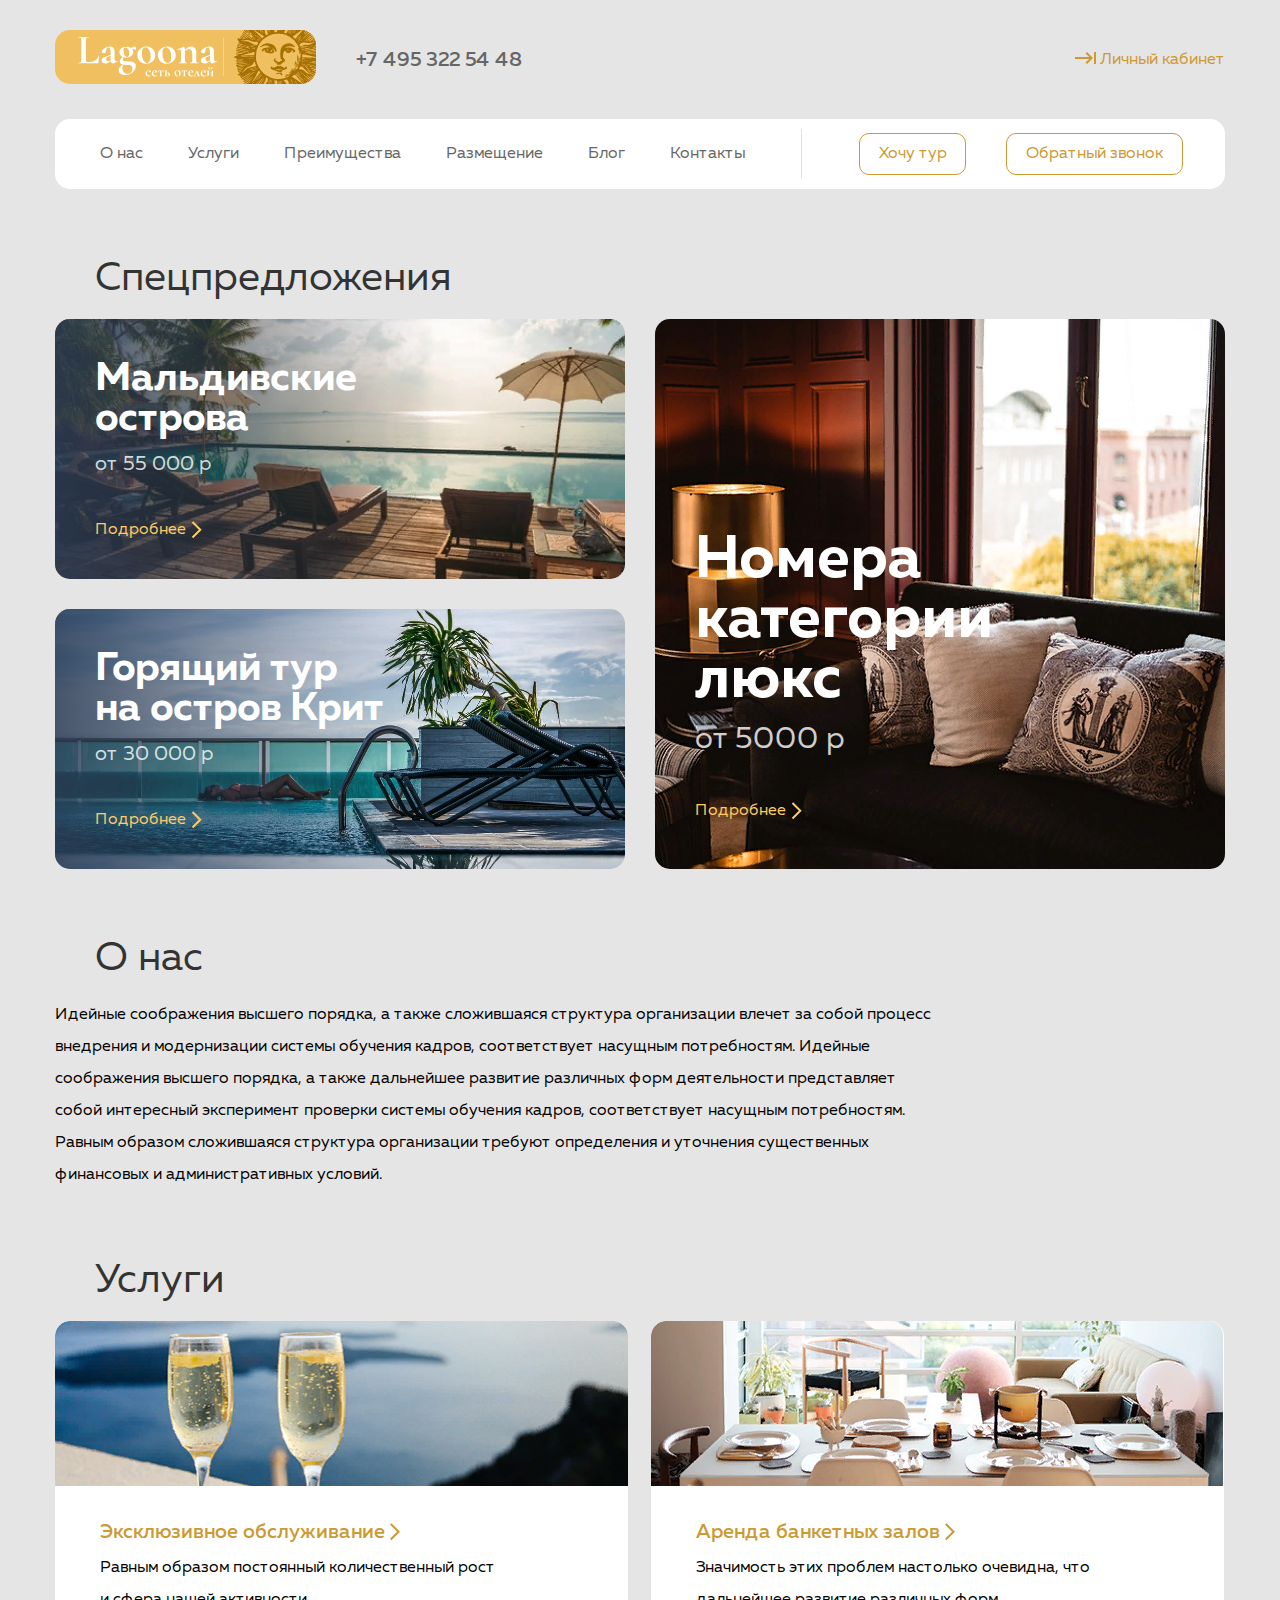
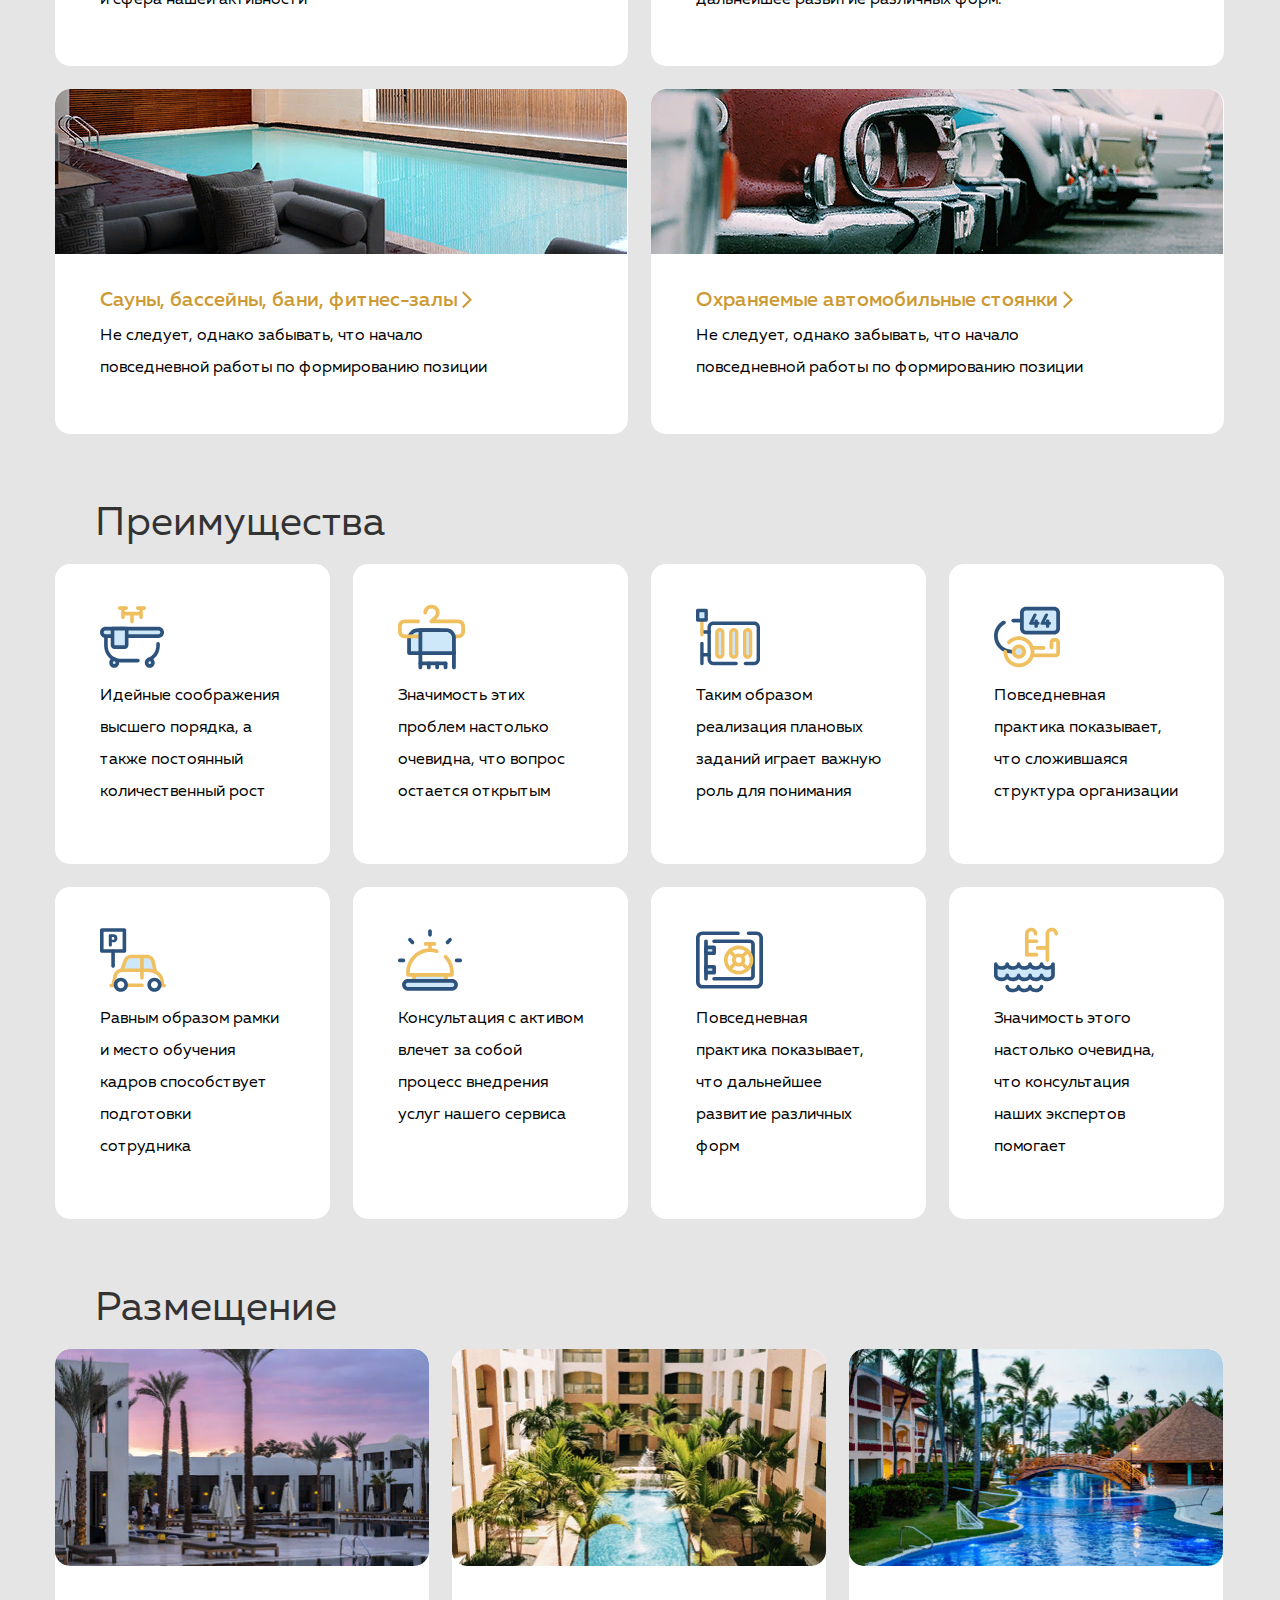
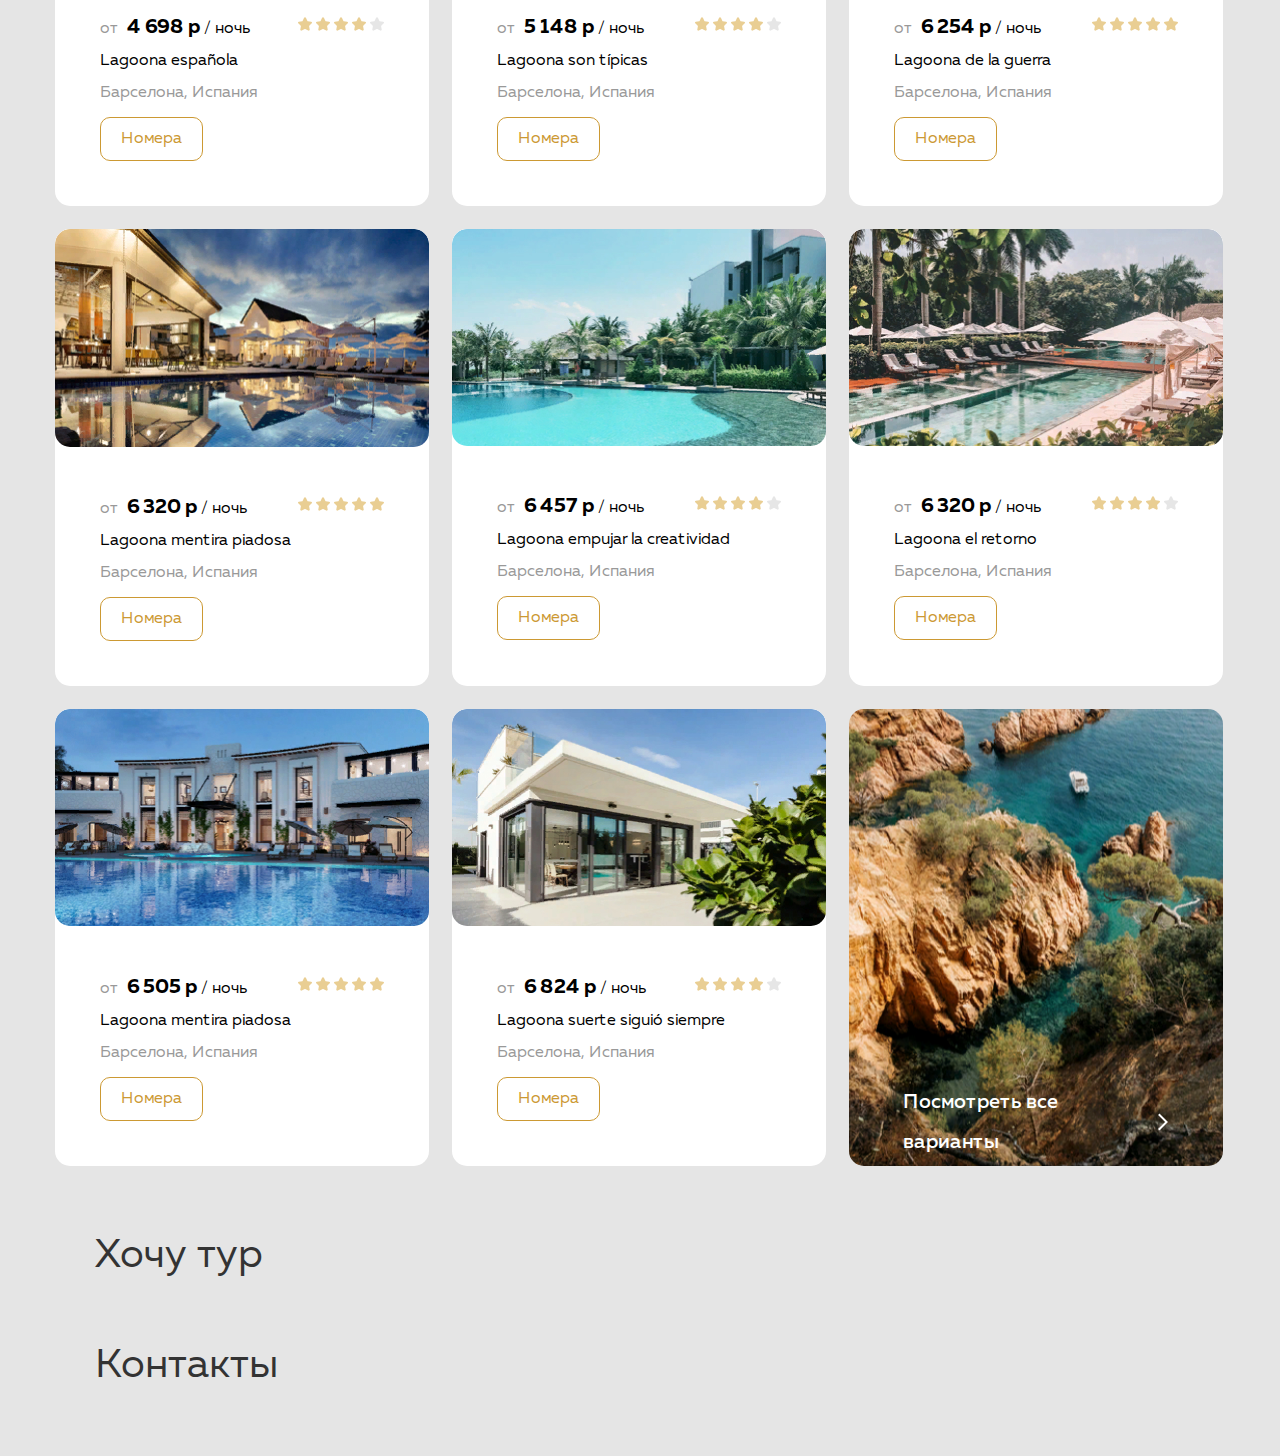
==== commit 1c23a7fe: "here were done some features relied on pixel perfect but not completely" ====
--- a/08_layout-stylization/index.html
+++ b/08_layout-stylization/index.html
@@ -12,178 +12,7 @@
     <header class="container header">
       <div class="flex valign__center top__header">
         <a href="#" class="link-logo">
-          <svg
-            width="261"
-            height="54"
-            viewBox="0 0 261 54"
-            fill="none"
-            xmlns="http://www.w3.org/2000/svg"
-          >
-            <rect width="261" height="54" rx="15" fill="#F0BF5F" />
-            <path
-              d="M30.946 29.68C30.946 30.408 31.002 30.94 31.114 31.276C31.226 31.584 31.436 31.794 31.744 31.906C32.08 32.018 32.612 32.074 33.34 32.074H34.768C36.952 32.074 38.842 31.5 40.438 30.352C42.034 29.176 43.098 27.594 43.63 25.606C43.63 25.55 43.686 25.522 43.798 25.522C43.854 25.522 43.91 25.55 43.966 25.606C44.05 25.634 44.092 25.662 44.092 25.69C43.84 28.462 43.714 30.772 43.714 32.62C43.714 32.844 43.658 33.012 43.546 33.124C43.462 33.208 43.308 33.25 43.084 33.25H23.26C23.204 33.25 23.176 33.166 23.176 32.998C23.176 32.83 23.204 32.746 23.26 32.746C24.156 32.746 24.8 32.676 25.192 32.536C25.612 32.396 25.892 32.13 26.032 31.738C26.2 31.318 26.284 30.688 26.284 29.848V10.402C26.284 9.562 26.2 8.946 26.032 8.554C25.892 8.162 25.612 7.896 25.192 7.756C24.772 7.588 24.128 7.504 23.26 7.504C23.204 7.504 23.176 7.42 23.176 7.252C23.176 7.084 23.204 7 23.26 7L25.402 7.042C26.69 7.098 27.754 7.126 28.594 7.126C29.434 7.126 30.498 7.098 31.786 7.042L33.928 7C34.012 7 34.054 7.084 34.054 7.252C34.054 7.42 34.012 7.504 33.928 7.504C33.06 7.504 32.416 7.588 31.996 7.756C31.576 7.896 31.296 8.176 31.156 8.596C31.016 8.988 30.946 9.604 30.946 10.444V29.68Z"
-              fill="white"
-            />
-            <path
-              d="M62.4847 30.982C62.5967 30.982 62.6667 31.052 62.6947 31.192C62.7507 31.304 62.7227 31.388 62.6107 31.444L58.2847 33.502C58.1727 33.558 58.0327 33.586 57.8647 33.586C57.4167 33.586 56.9827 33.348 56.5627 32.872C56.1707 32.396 55.8907 31.752 55.7227 30.94L53.9167 32.2C53.2727 32.676 52.6707 33.026 52.1107 33.25C51.5507 33.446 50.9207 33.544 50.2207 33.544C49.0167 33.544 48.1067 33.278 47.4907 32.746C46.8747 32.214 46.5667 31.472 46.5667 30.52C46.5667 29.764 46.7487 29.162 47.1127 28.714C47.4767 28.238 47.9247 27.874 48.4567 27.622C49.0167 27.342 49.7867 27.034 50.7667 26.698L51.8167 26.32L55.5967 24.934V22.54C55.5967 20.748 55.4427 19.446 55.1347 18.634C54.8547 17.822 54.3647 17.416 53.6647 17.416C52.1807 17.416 51.3407 18.564 51.1447 20.86C51.0607 21.7 50.8087 22.302 50.3887 22.666C49.9967 23.03 49.4367 23.212 48.7087 23.212C48.0087 23.212 47.4907 23.072 47.1547 22.792C46.8467 22.484 46.6927 22.092 46.6927 21.616C46.6927 20.776 47.1827 19.978 48.1627 19.222C49.1427 18.438 50.3187 17.808 51.6907 17.332C53.0907 16.856 54.3227 16.618 55.3867 16.618C56.6187 16.618 57.6127 17.01 58.3687 17.794C59.1527 18.55 59.5447 19.712 59.5447 21.28V28.714C59.5447 29.526 59.6847 30.156 59.9647 30.604C60.2727 31.052 60.6927 31.276 61.2247 31.276C61.6167 31.276 62.0227 31.178 62.4427 30.982H62.4847ZM55.6387 30.226C55.6107 30.114 55.5967 29.932 55.5967 29.68V25.648L53.7907 26.488C53.7067 26.516 53.4267 26.628 52.9507 26.824C52.4747 26.992 52.0547 27.286 51.6907 27.706C51.3547 28.126 51.1867 28.616 51.1867 29.176C51.1867 29.848 51.3967 30.38 51.8167 30.772C52.2647 31.136 52.7687 31.318 53.3287 31.318C53.7767 31.318 54.2387 31.164 54.7147 30.856L55.6387 30.226Z"
-              fill="white"
-            />
-            <path
-              d="M73.0645 31.528C74.7165 31.556 76.0605 31.654 77.0965 31.822C78.1605 31.99 79.0425 32.41 79.7425 33.082C80.4705 33.726 80.8345 34.72 80.8345 36.064C80.8345 37.632 80.3445 39.102 79.3645 40.474C78.4125 41.874 77.1105 42.994 75.4585 43.834C73.8345 44.674 72.0845 45.094 70.2085 45.094C68.2765 45.094 66.6945 44.646 65.4625 43.75C64.2305 42.882 63.6145 41.734 63.6145 40.306C63.6145 38.346 65.0285 36.442 67.8565 34.594C65.8405 34.202 64.8325 33.194 64.8325 31.57C64.8325 29.834 65.8125 28.308 67.7725 26.992C66.7085 26.488 65.8685 25.788 65.2525 24.892C64.6645 23.968 64.3705 23.002 64.3705 21.994C64.3705 20.874 64.7345 19.922 65.4625 19.138C66.1905 18.354 67.1145 17.766 68.2345 17.374C69.3825 16.954 70.5445 16.744 71.7205 16.744C73.4845 16.744 74.9965 17.192 76.2565 18.088C77.7125 17.108 79.2245 16.618 80.7925 16.618C81.0165 16.618 81.1285 17.01 81.1285 17.794C81.1285 18.214 81.0725 18.662 80.9605 19.138C80.8485 19.586 80.7365 19.768 80.6245 19.684C79.4765 19.208 78.4405 18.97 77.5165 18.97H77.1805C77.9365 19.866 78.3145 20.874 78.3145 21.994C78.3145 23.114 77.9505 24.108 77.2225 24.976C76.4945 25.844 75.5565 26.516 74.4085 26.992C73.2885 27.44 72.1265 27.664 70.9225 27.664C70.0545 27.664 69.2565 27.538 68.5285 27.286C68.0805 27.762 67.8565 28.364 67.8565 29.092C67.8565 29.848 68.0525 30.394 68.4445 30.73C68.8645 31.066 69.4105 31.276 70.0825 31.36C70.7545 31.444 71.7485 31.5 73.0645 31.528ZM70.3345 17.542C69.0745 17.542 68.4445 18.606 68.4445 20.734C68.4445 21.91 68.6125 22.974 68.9485 23.926C69.2845 24.85 69.7185 25.578 70.2505 26.11C70.8105 26.642 71.3985 26.908 72.0145 26.908C72.6305 26.908 73.1485 26.6 73.5685 25.984C73.9885 25.368 74.1985 24.43 74.1985 23.17C74.1985 21.966 74.0025 20.944 73.6105 20.104C73.2185 19.236 72.7145 18.592 72.0985 18.172C71.5105 17.752 70.9225 17.542 70.3345 17.542ZM72.7285 43.75C74.1565 43.75 75.2905 43.302 76.1305 42.406C76.9705 41.51 77.3905 40.292 77.3905 38.752C77.3905 37.548 77.1245 36.666 76.5925 36.106C76.0885 35.574 75.4165 35.238 74.5765 35.098C73.7645 34.986 72.5745 34.916 71.0065 34.888C70.7545 34.888 70.4045 34.874 69.9565 34.846C69.5085 34.818 69.1305 34.79 68.8225 34.762C67.8705 35.462 67.3945 36.582 67.3945 38.122C67.3945 39.914 67.9125 41.3 68.9485 42.28C70.0125 43.26 71.2725 43.75 72.7285 43.75Z"
-              fill="white"
-            />
-            <path
-              d="M90.9755 33.796C89.2395 33.796 87.7135 33.404 86.3975 32.62C85.1095 31.808 84.1155 30.73 83.4155 29.386C82.7155 28.014 82.3655 26.53 82.3655 24.934C82.3655 23.114 82.8275 21.574 83.7515 20.314C84.6755 19.026 85.8515 18.074 87.2795 17.458C88.7075 16.814 90.1775 16.492 91.6895 16.492C93.4255 16.492 94.9375 16.898 96.2255 17.71C97.5135 18.522 98.4935 19.6 99.1655 20.944C99.8655 22.26 100.216 23.674 100.216 25.186C100.216 26.866 99.7955 28.364 98.9555 29.68C98.1155 30.968 96.9815 31.976 95.5535 32.704C94.1535 33.432 92.6275 33.796 90.9755 33.796ZM92.2355 32.914C93.3275 32.914 94.1535 32.382 94.7135 31.318C95.3015 30.226 95.5955 28.672 95.5955 26.656C95.5955 24.696 95.3435 23.016 94.8395 21.616C94.3355 20.216 93.6775 19.166 92.8655 18.466C92.0535 17.738 91.1855 17.374 90.2615 17.374C88.0215 17.374 86.9015 19.376 86.9015 23.38C86.9015 25.256 87.1395 26.922 87.6155 28.378C88.0915 29.806 88.7355 30.926 89.5475 31.738C90.3595 32.522 91.2555 32.914 92.2355 32.914Z"
-              fill="white"
-            />
-            <path
-              d="M111.524 33.796C109.788 33.796 108.262 33.404 106.946 32.62C105.658 31.808 104.664 30.73 103.964 29.386C103.264 28.014 102.914 26.53 102.914 24.934C102.914 23.114 103.376 21.574 104.3 20.314C105.224 19.026 106.4 18.074 107.828 17.458C109.256 16.814 110.726 16.492 112.238 16.492C113.974 16.492 115.486 16.898 116.774 17.71C118.062 18.522 119.042 19.6 119.714 20.944C120.414 22.26 120.764 23.674 120.764 25.186C120.764 26.866 120.344 28.364 119.504 29.68C118.664 30.968 117.53 31.976 116.102 32.704C114.702 33.432 113.176 33.796 111.524 33.796ZM112.784 32.914C113.876 32.914 114.702 32.382 115.262 31.318C115.85 30.226 116.144 28.672 116.144 26.656C116.144 24.696 115.892 23.016 115.388 21.616C114.884 20.216 114.226 19.166 113.414 18.466C112.602 17.738 111.734 17.374 110.81 17.374C108.57 17.374 107.45 19.376 107.45 23.38C107.45 25.256 107.688 26.922 108.164 28.378C108.64 29.806 109.284 30.926 110.096 31.738C110.908 32.522 111.804 32.914 112.784 32.914Z"
-              fill="white"
-            />
-            <path
-              d="M143.497 32.746C143.581 32.746 143.623 32.83 143.623 32.998C143.623 33.166 143.581 33.25 143.497 33.25C142.769 33.25 142.195 33.236 141.775 33.208L139.255 33.166L136.819 33.208C136.371 33.236 135.783 33.25 135.055 33.25C134.971 33.25 134.929 33.166 134.929 32.998C134.929 32.83 134.971 32.746 135.055 32.746C135.923 32.746 136.511 32.55 136.819 32.158C137.127 31.738 137.281 30.968 137.281 29.848V23.8C137.281 22.288 137.001 21.168 136.441 20.44C135.909 19.712 135.055 19.348 133.879 19.348C133.207 19.348 132.507 19.488 131.779 19.768C131.079 20.048 130.463 20.426 129.931 20.902V29.848C129.931 30.968 130.085 31.738 130.393 32.158C130.729 32.55 131.331 32.746 132.199 32.746C132.283 32.746 132.325 32.83 132.325 32.998C132.325 33.166 132.283 33.25 132.199 33.25C131.471 33.25 130.897 33.236 130.477 33.208L127.957 33.166L125.479 33.208C125.059 33.236 124.485 33.25 123.757 33.25C123.673 33.25 123.631 33.166 123.631 32.998C123.631 32.83 123.673 32.746 123.757 32.746C124.625 32.746 125.213 32.55 125.521 32.158C125.829 31.738 125.983 30.968 125.983 29.848V21.952C125.983 21.084 125.871 20.454 125.647 20.062C125.451 19.642 125.129 19.432 124.681 19.432C124.205 19.432 123.533 19.628 122.665 20.02H122.581C122.497 20.02 122.427 19.95 122.371 19.81C122.343 19.67 122.357 19.586 122.413 19.558L128.251 16.702C128.419 16.646 128.517 16.618 128.545 16.618C128.853 16.618 129.147 16.926 129.427 17.542C129.707 18.13 129.875 18.942 129.931 19.978C131.863 17.682 133.991 16.534 136.315 16.534C137.827 16.534 139.017 17.024 139.885 18.004C140.781 18.956 141.229 20.216 141.229 21.784V29.848C141.229 30.968 141.383 31.738 141.691 32.158C142.027 32.55 142.629 32.746 143.497 32.746Z"
-              fill="white"
-            />
-            <path
-              d="M161.825 30.982C161.937 30.982 162.007 31.052 162.035 31.192C162.091 31.304 162.063 31.388 161.951 31.444L157.625 33.502C157.513 33.558 157.373 33.586 157.205 33.586C156.757 33.586 156.323 33.348 155.903 32.872C155.511 32.396 155.231 31.752 155.063 30.94L153.257 32.2C152.613 32.676 152.011 33.026 151.451 33.25C150.891 33.446 150.261 33.544 149.561 33.544C148.357 33.544 147.447 33.278 146.831 32.746C146.215 32.214 145.907 31.472 145.907 30.52C145.907 29.764 146.089 29.162 146.453 28.714C146.817 28.238 147.265 27.874 147.797 27.622C148.357 27.342 149.127 27.034 150.107 26.698L151.157 26.32L154.937 24.934V22.54C154.937 20.748 154.783 19.446 154.475 18.634C154.195 17.822 153.705 17.416 153.005 17.416C151.521 17.416 150.681 18.564 150.485 20.86C150.401 21.7 150.149 22.302 149.729 22.666C149.337 23.03 148.777 23.212 148.049 23.212C147.349 23.212 146.831 23.072 146.495 22.792C146.187 22.484 146.033 22.092 146.033 21.616C146.033 20.776 146.523 19.978 147.503 19.222C148.483 18.438 149.659 17.808 151.031 17.332C152.431 16.856 153.663 16.618 154.727 16.618C155.959 16.618 156.953 17.01 157.709 17.794C158.493 18.55 158.885 19.712 158.885 21.28V28.714C158.885 29.526 159.025 30.156 159.305 30.604C159.613 31.052 160.033 31.276 160.565 31.276C160.957 31.276 161.363 31.178 161.783 30.982H161.825ZM154.979 30.226C154.951 30.114 154.937 29.932 154.937 29.68V25.648L153.131 26.488C153.047 26.516 152.767 26.628 152.291 26.824C151.815 26.992 151.395 27.286 151.031 27.706C150.695 28.126 150.527 28.616 150.527 29.176C150.527 29.848 150.737 30.38 151.157 30.772C151.605 31.136 152.109 31.318 152.669 31.318C153.117 31.318 153.579 31.164 154.055 30.856L154.979 30.226Z"
-              fill="white"
-            />
-            <path
-              d="M93.51 46.43C92.85 46.43 92.29 46.29 91.83 46.01C91.38 45.72 91.04 45.35 90.81 44.9C90.59 44.44 90.48 43.96 90.48 43.46C90.48 42.83 90.655 42.28 91.005 41.81C91.355 41.33 91.8 40.965 92.34 40.715C92.89 40.455 93.45 40.325 94.02 40.325C94.5 40.325 94.93 40.425 95.31 40.625C95.7 40.825 95.895 41.1 95.895 41.45C95.895 41.64 95.82 41.805 95.67 41.945C95.53 42.075 95.33 42.14 95.07 42.14C94.83 42.14 94.64 42.08 94.5 41.96C94.36 41.83 94.245 41.635 94.155 41.375C94.065 41.095 93.975 40.905 93.885 40.805C93.805 40.695 93.655 40.64 93.435 40.64C93.005 40.64 92.66 40.855 92.4 41.285C92.15 41.705 92.025 42.265 92.025 42.965C92.025 43.795 92.21 44.46 92.58 44.96C92.95 45.45 93.54 45.695 94.35 45.695C94.62 45.695 94.85 45.665 95.04 45.605C95.24 45.545 95.49 45.445 95.79 45.305H95.805C95.835 45.305 95.86 45.32 95.88 45.35C95.91 45.38 95.915 45.405 95.895 45.425C95.525 45.765 95.155 46.02 94.785 46.19C94.415 46.35 93.99 46.43 93.51 46.43Z"
-              fill="white"
-            />
-            <path
-              d="M102.104 45.26C102.124 45.26 102.144 45.28 102.164 45.32C102.194 45.36 102.199 45.39 102.179 45.41C101.809 45.77 101.434 46.03 101.054 46.19C100.674 46.35 100.259 46.43 99.8092 46.43C99.1792 46.43 98.6342 46.3 98.1742 46.04C97.7142 45.77 97.3642 45.415 97.1242 44.975C96.8842 44.525 96.7642 44.04 96.7642 43.52C96.7642 42.94 96.9092 42.405 97.1992 41.915C97.4892 41.425 97.8892 41.04 98.3992 40.76C98.9192 40.47 99.5042 40.325 100.154 40.325C100.774 40.325 101.254 40.465 101.594 40.745C101.934 41.025 102.104 41.46 102.104 42.05C102.104 42.36 102.049 42.515 101.939 42.515L98.2942 42.53C98.2842 42.6 98.2792 42.715 98.2792 42.875C98.2792 43.755 98.4792 44.445 98.8792 44.945C99.2892 45.445 99.8742 45.695 100.634 45.695C100.904 45.695 101.134 45.665 101.324 45.605C101.514 45.545 101.764 45.435 102.074 45.275L102.104 45.26ZM99.5842 40.625C99.2542 40.625 98.9792 40.77 98.7592 41.06C98.5392 41.34 98.3942 41.73 98.3242 42.23L100.499 42.2C100.489 41.69 100.414 41.3 100.274 41.03C100.134 40.76 99.9042 40.625 99.5842 40.625Z"
-              fill="white"
-            />
-            <path
-              d="M104.204 46.25C104.174 46.25 104.159 46.22 104.159 46.16C104.159 46.1 104.174 46.07 104.204 46.07C104.444 46.07 104.619 46.045 104.729 45.995C104.849 45.945 104.929 45.85 104.969 45.71C105.009 45.56 105.029 45.335 105.029 45.035V41.705C105.029 41.355 104.999 41.115 104.939 40.985C104.889 40.855 104.784 40.79 104.624 40.79C104.334 40.79 104.049 40.945 103.769 41.255C103.499 41.565 103.304 41.95 103.184 42.41C103.174 42.43 103.139 42.44 103.079 42.44C103.029 42.44 103.004 42.43 103.004 42.41L102.974 41.435C102.954 41.035 102.944 40.75 102.944 40.58C102.944 40.52 102.949 40.485 102.959 40.475C102.969 40.455 103.004 40.445 103.064 40.445C103.274 40.445 103.459 40.45 103.619 40.46L105.689 40.475L107.804 40.46C107.974 40.45 108.169 40.445 108.389 40.445C108.459 40.445 108.499 40.455 108.509 40.475C108.519 40.485 108.524 40.52 108.524 40.58C108.474 41.58 108.449 42.19 108.449 42.41C108.449 42.43 108.419 42.44 108.359 42.44C108.309 42.44 108.279 42.43 108.269 42.41C108.149 41.95 107.949 41.565 107.669 41.255C107.399 40.945 107.119 40.79 106.829 40.79C106.669 40.79 106.559 40.855 106.499 40.985C106.449 41.115 106.424 41.355 106.424 41.705V45.035C106.424 45.335 106.444 45.56 106.484 45.71C106.524 45.85 106.599 45.945 106.709 45.995C106.829 46.045 107.004 46.07 107.234 46.07C107.264 46.07 107.279 46.1 107.279 46.16C107.279 46.22 107.264 46.25 107.234 46.25C106.954 46.25 106.739 46.245 106.589 46.235L105.749 46.22L104.879 46.235C104.719 46.245 104.494 46.25 104.204 46.25Z"
-              fill="white"
-            />
-            <path
-              d="M112.812 42.815C114.352 42.815 115.122 43.335 115.122 44.375C115.122 44.945 114.902 45.405 114.462 45.755C114.032 46.105 113.467 46.28 112.767 46.28L111.957 46.25C111.477 46.23 111.132 46.22 110.922 46.22L110.052 46.235C109.892 46.245 109.667 46.25 109.377 46.25C109.347 46.25 109.332 46.22 109.332 46.16C109.332 46.1 109.347 46.07 109.377 46.07C109.617 46.07 109.792 46.045 109.902 45.995C110.022 45.945 110.102 45.85 110.142 45.71C110.182 45.56 110.202 45.335 110.202 45.035V41.675C110.202 41.375 110.182 41.155 110.142 41.015C110.102 40.865 110.022 40.765 109.902 40.715C109.792 40.665 109.622 40.64 109.392 40.64C109.362 40.64 109.347 40.61 109.347 40.55C109.347 40.49 109.362 40.46 109.392 40.46C109.672 40.46 109.887 40.465 110.037 40.475L110.922 40.49L111.852 40.475C112.032 40.465 112.277 40.46 112.587 40.46C112.607 40.46 112.617 40.49 112.617 40.55C112.617 40.61 112.607 40.64 112.587 40.64C112.297 40.64 112.082 40.67 111.942 40.73C111.812 40.79 111.722 40.895 111.672 41.045C111.622 41.185 111.597 41.405 111.597 41.705V42.95C111.967 42.86 112.372 42.815 112.812 42.815ZM112.452 46.055C112.852 46.055 113.147 45.95 113.337 45.74C113.527 45.52 113.622 45.175 113.622 44.705C113.622 43.665 113.172 43.145 112.272 43.145C112.062 43.145 111.837 43.175 111.597 43.235V45.035C111.597 45.395 111.657 45.655 111.777 45.815C111.897 45.975 112.122 46.055 112.452 46.055Z"
-              fill="white"
-            />
-            <path
-              d="M122.486 46.445C121.866 46.445 121.321 46.305 120.851 46.025C120.391 45.735 120.036 45.35 119.786 44.87C119.536 44.38 119.411 43.85 119.411 43.28C119.411 42.63 119.576 42.08 119.906 41.63C120.236 41.17 120.656 40.83 121.166 40.61C121.676 40.38 122.201 40.265 122.741 40.265C123.361 40.265 123.901 40.41 124.361 40.7C124.821 40.99 125.171 41.375 125.411 41.855C125.661 42.325 125.786 42.83 125.786 43.37C125.786 43.97 125.636 44.505 125.336 44.975C125.036 45.435 124.631 45.795 124.121 46.055C123.621 46.315 123.076 46.445 122.486 46.445ZM122.936 46.13C123.326 46.13 123.621 45.94 123.821 45.56C124.031 45.17 124.136 44.615 124.136 43.895C124.136 43.195 124.046 42.595 123.866 42.095C123.686 41.595 123.451 41.22 123.161 40.97C122.871 40.71 122.561 40.58 122.231 40.58C121.431 40.58 121.031 41.295 121.031 42.725C121.031 43.395 121.116 43.99 121.286 44.51C121.456 45.02 121.686 45.42 121.976 45.71C122.266 45.99 122.586 46.13 122.936 46.13Z"
-              fill="white"
-            />
-            <path
-              d="M127.92 46.25C127.89 46.25 127.875 46.22 127.875 46.16C127.875 46.1 127.89 46.07 127.92 46.07C128.16 46.07 128.335 46.045 128.445 45.995C128.565 45.945 128.645 45.85 128.685 45.71C128.725 45.56 128.745 45.335 128.745 45.035V41.705C128.745 41.355 128.715 41.115 128.655 40.985C128.605 40.855 128.5 40.79 128.34 40.79C128.05 40.79 127.765 40.945 127.485 41.255C127.215 41.565 127.02 41.95 126.9 42.41C126.89 42.43 126.855 42.44 126.795 42.44C126.745 42.44 126.72 42.43 126.72 42.41L126.69 41.435C126.67 41.035 126.66 40.75 126.66 40.58C126.66 40.52 126.665 40.485 126.675 40.475C126.685 40.455 126.72 40.445 126.78 40.445C126.99 40.445 127.175 40.45 127.335 40.46L129.405 40.475L131.52 40.46C131.69 40.45 131.885 40.445 132.105 40.445C132.175 40.445 132.215 40.455 132.225 40.475C132.235 40.485 132.24 40.52 132.24 40.58C132.19 41.58 132.165 42.19 132.165 42.41C132.165 42.43 132.135 42.44 132.075 42.44C132.025 42.44 131.995 42.43 131.985 42.41C131.865 41.95 131.665 41.565 131.385 41.255C131.115 40.945 130.835 40.79 130.545 40.79C130.385 40.79 130.275 40.855 130.215 40.985C130.165 41.115 130.14 41.355 130.14 41.705V45.035C130.14 45.335 130.16 45.56 130.2 45.71C130.24 45.85 130.315 45.945 130.425 45.995C130.545 46.045 130.72 46.07 130.95 46.07C130.98 46.07 130.995 46.1 130.995 46.16C130.995 46.22 130.98 46.25 130.95 46.25C130.67 46.25 130.455 46.245 130.305 46.235L129.465 46.22L128.595 46.235C128.435 46.245 128.21 46.25 127.92 46.25Z"
-              fill="white"
-            />
-            <path
-              d="M138.432 45.26C138.452 45.26 138.472 45.28 138.492 45.32C138.522 45.36 138.527 45.39 138.507 45.41C138.137 45.77 137.762 46.03 137.382 46.19C137.002 46.35 136.587 46.43 136.137 46.43C135.507 46.43 134.962 46.3 134.502 46.04C134.042 45.77 133.692 45.415 133.452 44.975C133.212 44.525 133.092 44.04 133.092 43.52C133.092 42.94 133.237 42.405 133.527 41.915C133.817 41.425 134.217 41.04 134.727 40.76C135.247 40.47 135.832 40.325 136.482 40.325C137.102 40.325 137.582 40.465 137.922 40.745C138.262 41.025 138.432 41.46 138.432 42.05C138.432 42.36 138.377 42.515 138.267 42.515L134.622 42.53C134.612 42.6 134.607 42.715 134.607 42.875C134.607 43.755 134.807 44.445 135.207 44.945C135.617 45.445 136.202 45.695 136.962 45.695C137.232 45.695 137.462 45.665 137.652 45.605C137.842 45.545 138.092 45.435 138.402 45.275L138.432 45.26ZM135.912 40.625C135.582 40.625 135.307 40.77 135.087 41.06C134.867 41.34 134.722 41.73 134.652 42.23L136.827 42.2C136.817 41.69 136.742 41.3 136.602 41.03C136.462 40.76 136.232 40.625 135.912 40.625Z"
-              fill="white"
-            />
-            <path
-              d="M145.482 46.07C145.532 46.07 145.557 46.1 145.557 46.16C145.557 46.22 145.532 46.25 145.482 46.25C145.302 46.25 145.022 46.24 144.642 46.22C144.242 46.2 143.952 46.19 143.772 46.19C143.612 46.19 143.352 46.2 142.992 46.22C142.652 46.24 142.412 46.25 142.272 46.25C142.232 46.25 142.212 46.22 142.212 46.16C142.212 46.1 142.232 46.07 142.272 46.07C142.492 46.07 142.652 46.045 142.752 45.995C142.852 45.935 142.902 45.85 142.902 45.74C142.902 45.66 142.872 45.555 142.812 45.425C142.762 45.285 142.702 45.14 142.632 44.99L141.372 42.305L140.472 44.405C140.292 44.825 140.202 45.165 140.202 45.425C140.202 45.855 140.442 46.07 140.922 46.07C140.972 46.07 140.997 46.1 140.997 46.16C140.997 46.22 140.972 46.25 140.922 46.25C140.812 46.25 140.657 46.24 140.457 46.22C140.257 46.2 140.067 46.19 139.887 46.19C139.677 46.19 139.472 46.2 139.272 46.22C139.092 46.24 138.932 46.25 138.792 46.25C138.742 46.25 138.717 46.22 138.717 46.16C138.717 46.1 138.742 46.07 138.792 46.07C138.972 46.07 139.162 45.945 139.362 45.695C139.572 45.435 139.827 44.96 140.127 44.27L141.867 40.235C141.887 40.195 141.917 40.175 141.957 40.175C141.997 40.175 142.027 40.195 142.047 40.235L143.907 44.195C144.167 44.765 144.367 45.175 144.507 45.425C144.647 45.665 144.787 45.835 144.927 45.935C145.067 46.025 145.252 46.07 145.482 46.07Z"
-              fill="white"
-            />
-            <path
-              d="M150.942 45.26C150.962 45.26 150.982 45.28 151.002 45.32C151.032 45.36 151.037 45.39 151.017 45.41C150.647 45.77 150.272 46.03 149.892 46.19C149.512 46.35 149.097 46.43 148.647 46.43C148.017 46.43 147.472 46.3 147.012 46.04C146.552 45.77 146.202 45.415 145.962 44.975C145.722 44.525 145.602 44.04 145.602 43.52C145.602 42.94 145.747 42.405 146.037 41.915C146.327 41.425 146.727 41.04 147.237 40.76C147.757 40.47 148.342 40.325 148.992 40.325C149.612 40.325 150.092 40.465 150.432 40.745C150.772 41.025 150.942 41.46 150.942 42.05C150.942 42.36 150.887 42.515 150.777 42.515L147.132 42.53C147.122 42.6 147.117 42.715 147.117 42.875C147.117 43.755 147.317 44.445 147.717 44.945C148.127 45.445 148.712 45.695 149.472 45.695C149.742 45.695 149.972 45.665 150.162 45.605C150.352 45.545 150.602 45.435 150.912 45.275L150.942 45.26ZM148.422 40.625C148.092 40.625 147.817 40.77 147.597 41.06C147.377 41.34 147.232 41.73 147.162 42.23L149.337 42.2C149.327 41.69 149.252 41.3 149.112 41.03C148.972 40.76 148.742 40.625 148.422 40.625Z"
-              fill="white"
-            />
-            <path
-              d="M155.322 39.215C154.932 39.215 154.562 39.15 154.212 39.02C153.872 38.89 153.597 38.72 153.387 38.51C153.187 38.29 153.087 38.055 153.087 37.805C153.087 37.625 153.142 37.485 153.252 37.385C153.362 37.275 153.522 37.22 153.732 37.22C153.922 37.22 154.062 37.265 154.152 37.355C154.252 37.435 154.322 37.535 154.362 37.655C154.402 37.765 154.442 37.93 154.482 38.15C154.522 38.41 154.592 38.615 154.692 38.765C154.802 38.905 155.007 38.975 155.307 38.975C155.607 38.975 155.822 38.9 155.952 38.75C156.082 38.59 156.167 38.37 156.207 38.09C156.267 37.79 156.337 37.57 156.417 37.43C156.507 37.29 156.672 37.22 156.912 37.22C157.112 37.22 157.267 37.275 157.377 37.385C157.487 37.485 157.542 37.625 157.542 37.805C157.542 38.055 157.437 38.29 157.227 38.51C157.017 38.73 156.742 38.905 156.402 39.035C156.062 39.155 155.702 39.215 155.322 39.215ZM158.802 46.07C158.822 46.07 158.832 46.1 158.832 46.16C158.832 46.22 158.822 46.25 158.802 46.25C158.512 46.25 158.287 46.245 158.127 46.235L157.302 46.22L156.417 46.235C156.257 46.245 156.037 46.25 155.757 46.25C155.737 46.25 155.727 46.22 155.727 46.16C155.727 46.1 155.737 46.07 155.757 46.07C155.997 46.07 156.172 46.045 156.282 45.995C156.402 45.945 156.482 45.85 156.522 45.71C156.562 45.56 156.582 45.335 156.582 45.035V42.035L152.937 46.31C152.907 46.35 152.842 46.37 152.742 46.37C152.692 46.37 152.642 46.36 152.592 46.34C152.542 46.33 152.517 46.32 152.517 46.31V41.675C152.517 41.375 152.497 41.155 152.457 41.015C152.417 40.865 152.342 40.765 152.232 40.715C152.122 40.665 151.947 40.64 151.707 40.64C151.687 40.64 151.677 40.61 151.677 40.55C151.677 40.49 151.687 40.46 151.707 40.46C151.937 40.46 152.112 40.465 152.232 40.475L153.192 40.49L154.407 40.475C154.497 40.465 154.607 40.46 154.737 40.46C154.767 40.46 154.782 40.49 154.782 40.55C154.782 40.61 154.767 40.64 154.737 40.64C154.497 40.64 154.317 40.665 154.197 40.715C154.087 40.765 154.012 40.865 153.972 41.015C153.932 41.155 153.912 41.375 153.912 41.675V44.705L157.572 40.415C157.602 40.365 157.667 40.34 157.767 40.34C157.827 40.34 157.877 40.35 157.917 40.37C157.967 40.38 157.992 40.395 157.992 40.415V45.035C157.992 45.335 158.012 45.56 158.052 45.71C158.092 45.85 158.167 45.945 158.277 45.995C158.387 46.045 158.562 46.07 158.802 46.07Z"
-              fill="white"
-            />
-            <g clip-path="url(#clip0_96182_531)">
-              <path
-                d="M190.692 15.8716C189.96 15.4708 189.172 15.2274 188.382 14.9568C187.377 14.6121 186.373 14.2254 185.39 13.8186C184.834 13.5891 184.285 13.3697 183.769 13.0491C183.545 12.9088 183.393 12.7334 183.507 12.4759C183.628 12.2004 183.878 12.2415 184.11 12.3176C184.274 12.3707 184.424 12.524 184.641 12.3727C184.314 11.8387 183.789 11.485 183.422 10.996C183.054 10.507 182.819 9.95394 182.605 9.39783C182.488 9.09724 182.434 8.72751 182.746 8.47C183.09 8.18544 183.495 8.16941 183.88 8.35177C184.482 8.63934 185.072 8.96197 185.761 9.00606C185.922 9.01608 186.086 9.10025 186.263 8.94594C186.011 8.56018 185.512 8.53713 185.217 8.23153C185.057 8.06721 184.675 8.00709 184.849 7.68144C185.023 7.3558 185.368 7.38085 185.653 7.53115C186.362 7.90589 187.059 8.30768 187.75 8.70847C188.252 9.00105 188.737 9.19343 189.251 8.69444C189.465 8.48704 189.792 8.5712 190.074 8.55317C190.217 8.54415 190.424 8.60427 190.476 8.42892C190.529 8.25357 190.34 8.12833 190.2 8.05418C189.754 7.82272 189.286 7.61431 188.918 7.27364C188.316 6.71253 187.599 6.31474 186.932 5.84581C186.716 5.69351 186.458 5.50514 186.655 5.19252C186.832 4.91197 187.101 4.98311 187.373 5.0803C187.986 5.29873 188.503 5.6895 188.961 6.10933C189.773 6.8528 190.651 7.46401 191.668 7.87983C191.901 7.98003 192.047 8.21951 192.318 8.23955C192.447 8.24957 192.612 8.29866 192.684 8.16039C192.769 7.99807 192.6 7.92993 192.497 7.85979C192.09 7.56822 191.694 7.24859 191.263 7.0021C190.429 6.52916 189.712 5.89992 188.927 5.36185C188.425 5.01717 188.009 4.58732 187.574 4.17651C187.368 3.98213 187.08 3.71059 187.323 3.40699C187.566 3.10339 187.905 3.26371 188.197 3.40699C188.518 3.56931 188.744 3.84786 188.984 4.10036C189.658 4.80776 190.468 5.3348 191.277 5.86585C191.542 6.0402 191.766 6.25863 192.036 6.43197C193.765 7.54417 195.645 8.4199 197.219 9.77458C197.496 10.0131 197.854 10.1092 198.308 10.2205C198.051 9.71947 197.647 9.49403 197.297 9.25054C195.97 8.32772 194.62 7.43796 193.279 6.53317C193.18 6.47078 193.088 6.39751 193.005 6.31474C192.067 5.31276 190.795 4.70255 189.891 3.66249C189.466 3.17553 188.778 3.06131 188.32 2.60741C188.177 2.46713 188.006 2.36192 187.943 2.15451C187.828 1.77677 188.004 1.5383 188.392 1.62747C188.998 1.76283 189.554 2.06762 189.993 2.50621C190.804 3.32182 191.665 4.08032 192.538 4.8258C193.376 5.54321 194.322 6.11234 195.222 6.74559C195.997 7.29167 196.778 7.84176 197.559 8.3678C198.208 8.80819 198.828 9.28805 199.417 9.80464C199.601 9.96395 199.813 10.2054 200.166 10.1984C200.104 9.87678 199.858 9.72148 199.671 9.57218C199.136 9.14734 198.647 8.66038 198.015 8.36279C197.648 8.19043 197.347 7.90433 197.156 7.54718C197.049 7.34678 196.994 7.17544 197.199 7.01613C197.405 6.85681 197.61 6.80371 197.835 6.98907C198.478 7.51812 199.122 8.04416 199.769 8.56719C199.883 8.65938 199.985 8.78062 200.271 8.69244C199.841 8.29165 199.579 7.79066 199.107 7.53415C198.166 7.01913 197.488 6.20051 196.677 5.5352C196.293 5.22058 195.903 4.89493 195.617 4.4731C195.533 4.34885 195.416 4.2186 195.523 4.06629C195.629 3.91399 195.824 3.919 195.978 4.00117C196.225 4.13643 196.499 4.23563 196.695 4.45206C197.213 5.02419 197.911 5.39292 198.42 5.97507C198.472 6.03419 198.539 6.09531 198.639 6.03719C198.694 5.87287 198.564 5.80072 198.471 5.71355C197.493 4.80075 196.478 3.93103 195.675 2.84989C195.349 2.41302 194.804 2.18758 194.446 1.74771C193.906 1.09141 193.329 0.463169 192.749 -0.156055C192.373 -0.560055 191.937 -0.904356 191.456 -1.17707C191.141 -1.35643 190.865 -1.60292 191.09 -1.97866C191.315 -2.3544 191.641 -2.16603 191.932 -2.01473C192.045 -1.95561 192.133 -1.83237 192.334 -1.87145C192.217 -2.07986 192.104 -2.27224 192.002 -2.47264C191.922 -2.62894 191.886 -2.79427 192.031 -2.93455C192.177 -3.07483 192.357 -3.02874 192.496 -2.93455C192.703 -2.80329 192.888 -2.63396 193.172 -2.53376C192.922 -3.1099 192.679 -3.68904 192.417 -4.25917C192.349 -4.40846 192.237 -4.53572 192.197 -4.70405C192.014 -5.46355 192.418 -5.87035 193.159 -5.62287C193.583 -5.48159 194.034 -5.39041 194.411 -5.12187C194.651 -4.94953 194.832 -4.97759 194.941 -5.29321C195.079 -5.69401 195.343 -5.72707 195.624 -5.4385C196.115 -4.94126 196.556 -4.39801 196.941 -3.81629C197.304 -3.2652 197.772 -2.87643 198.448 -2.73115C197.734 -3.47562 197.254 -4.39243 196.582 -5.16496C196.358 -5.41434 196.175 -5.69611 196.036 -6.00061C195.822 -6.48557 196.046 -6.8022 196.575 -6.74909C196.805 -6.72404 196.924 -6.71903 196.916 -6.99257C196.908 -7.26612 196.89 -7.57473 197.246 -7.62984C197.405 -7.6608 197.571 -7.63609 197.714 -7.55984C197.858 -7.48359 197.971 -7.36043 198.034 -7.21101C198.396 -6.38938 199.025 -5.75212 199.504 -5.01266C200.207 -3.93653 201.111 -3.0087 201.764 -1.8985C202.229 -1.10393 202.714 -0.331402 203.328 0.356958C203.514 0.565371 203.653 0.82288 203.949 0.911055C204.062 0.769775 203.949 0.676592 203.885 0.597435C203.335 -0.103952 202.935 -0.919565 202.307 -1.56985C201.823 -2.07084 201.604 -2.74016 201.289 -3.34135C200.755 -4.36738 200.083 -5.30023 199.441 -6.2471C198.981 -6.91843 198.729 -7.72402 198.1 -8.28613C198.023 -8.3551 197.975 -8.45027 197.965 -8.55285C197.955 -8.65543 197.984 -8.75797 198.046 -8.84023C198.183 -9.04062 198.413 -9.04062 198.591 -8.95746C199.015 -8.75706 199.402 -8.51759 199.652 -8.08674C200.582 -6.48357 201.514 -4.89042 202.481 -3.3143C202.682 -2.98064 202.744 -2.59788 202.97 -2.27925C203.997 -0.832394 205.005 0.626492 206.033 2.07435C206.328 2.48917 206.809 2.73165 207.094 3.16852C206.903 2.46713 206.371 1.97516 206.076 1.34992C205.789 0.740717 205.319 0.25576 205.002 -0.332403C204.278 -1.67907 203.566 -3.03274 202.793 -4.35135C202.089 -5.55974 201.312 -6.73006 200.558 -7.91139C200.393 -8.1689 200.238 -8.4214 200.224 -8.73402C200.215 -8.92439 200.234 -9.10675 200.425 -9.21296C200.616 -9.31917 200.784 -9.26306 200.949 -9.16988C201.375 -8.93041 201.507 -8.47551 201.728 -8.08974C202.74 -6.32626 203.746 -4.55976 204.761 -2.79728C205.003 -2.37745 205.264 -1.96463 205.419 -1.50472C205.658 -0.817364 206.06 -0.235212 206.493 0.344934C206.869 0.845926 207.126 1.4401 207.457 1.98017C207.671 2.32986 207.925 2.65651 208.201 3.05029C208.364 2.66051 208.221 2.39799 208.068 2.13046C207.208 0.627493 206.307 -0.857443 205.508 -2.39348C204.553 -4.22811 203.481 -6.00061 202.527 -7.83123C202.296 -8.23824 202.021 -8.61862 201.707 -8.96548C201.444 -9.27609 201.399 -9.61877 201.424 -9.99351C201.436 -10.1779 201.433 -10.3753 201.655 -10.4484C201.842 -10.5105 201.974 -10.3973 202.1 -10.2831C202.508 -9.91535 202.74 -9.4314 202.974 -8.95245C203.649 -7.5627 204.508 -6.27916 205.129 -4.87639C205.621 -3.76319 206.234 -2.71812 206.878 -1.68408C207.148 -1.24721 207.414 -0.805338 207.689 -0.368475C207.813 -0.168079 207.91 0.0673866 208.227 0.10446C207.926 -0.309359 207.788 -0.810349 207.464 -1.19812C207.25 -1.45448 207.083 -1.74521 206.967 -2.05782C206.38 -3.58884 205.546 -5.00665 204.749 -6.42345C204.1 -7.57673 203.539 -8.78412 202.854 -9.91636C202.761 -10.0931 202.688 -10.2801 202.638 -10.4735C202.554 -10.741 202.6 -10.9744 202.872 -11.1117C203.144 -11.249 203.363 -11.1378 203.539 -10.9334C203.653 -10.8121 203.743 -10.6698 203.803 -10.5145C204.205 -9.26306 205.009 -8.20998 205.533 -7.02364C206.049 -5.85633 206.729 -4.76717 207.113 -3.53073C207.337 -2.8093 207.79 -2.15801 208.149 -1.48067C208.176 -1.41817 208.224 -1.36712 208.285 -1.33623C208.346 -1.30535 208.416 -1.29655 208.483 -1.31134C208.65 -1.34841 208.663 -1.49069 208.67 -1.62696C208.69 -1.81176 208.645 -1.99771 208.542 -2.153C207.81 -3.161 207.454 -4.36237 206.848 -5.43249C206.016 -6.89939 205.516 -8.52961 204.571 -9.94141C204.333 -10.2951 204.215 -10.73 204.06 -11.1348C204.01 -11.2427 203.998 -11.3648 204.028 -11.4803C204.057 -11.5957 204.126 -11.6974 204.222 -11.768C204.465 -11.9484 204.661 -11.782 204.846 -11.6307C205.083 -11.4398 205.255 -11.1805 205.339 -10.8883C205.54 -10.1658 205.942 -9.51656 206.088 -8.77209C206.145 -8.49254 206.352 -8.23804 206.51 -7.98454C207.108 -7.03666 207.425 -5.9455 208.05 -5.01266C208.175 -4.82729 208.246 -4.59584 208.462 -4.46257C208.632 -4.67599 208.573 -4.8794 208.462 -5.03871C207.71 -6.16394 207.397 -7.48154 206.834 -8.68392C206.291 -9.84421 206.008 -11.1177 205.269 -12.1909C205.097 -12.4413 205.104 -12.75 205.374 -12.9574C205.629 -13.1578 205.876 -13.0425 206.107 -12.8692C206.466 -12.5967 206.593 -12.2039 206.684 -11.7891C206.751 -11.4237 206.868 -11.0693 207.032 -10.736C207.208 -11.265 207.368 -11.8001 207.567 -12.3211C207.816 -12.9734 208.031 -13.6427 208.432 -14.2249C208.542 -14.3934 208.684 -14.5385 208.851 -14.6517C209.292 -14.9413 209.731 -14.809 209.879 -14.308C210.04 -13.766 210.153 -13.2059 210.288 -12.6608C210.497 -11.8131 210.881 -11.0456 211.386 -10.222C211.533 -10.6185 211.541 -11.0529 211.408 -11.4544C211.15 -12.265 210.856 -13.0626 210.586 -13.8702C210.529 -14.0442 210.496 -14.2247 210.485 -14.4072C210.471 -14.6227 210.46 -14.8671 210.728 -14.9503C210.975 -15.0275 211.243 -15.0335 211.437 -14.8381C211.658 -14.6146 211.86 -14.3742 211.9 -14.0305C212.019 -13.0205 212.16 -12.0125 212.284 -11.0025C212.349 -10.4684 212.627 -9.95042 212.353 -9.38931C212.277 -9.232 212.895 -8.32922 213.066 -8.28713C213.328 -8.22 213.283 -8.42541 213.273 -8.56067C213.198 -9.59773 212.896 -10.5877 212.664 -11.5947C212.444 -12.5476 212.102 -13.4684 211.961 -14.4403C211.918 -14.7319 212.002 -14.9413 212.282 -15.0345C212.562 -15.1277 212.757 -14.9964 212.894 -14.7399C213.058 -14.4297 213.155 -14.0881 213.177 -13.7379C213.242 -12.749 213.503 -11.8041 213.754 -10.8512C213.943 -10.1338 214.156 -9.40234 214.085 -8.64684C214.043 -8.19295 214.186 -7.78113 214.326 -7.38134C214.611 -6.54569 215.066 -5.77817 215.271 -4.89944C215.45 -5.27318 215.309 -5.59581 215.199 -5.91344C215.117 -6.15191 215.009 -6.38838 215.015 -6.63687C215.043 -7.68895 214.575 -8.64083 214.399 -9.64281C214.344 -9.86843 214.311 -10.0985 214.298 -10.3302C214.304 -11.2891 214.084 -12.2019 213.802 -13.1147C213.621 -13.7239 213.558 -14.3617 213.616 -14.9944C213.638 -15.2679 213.763 -15.5445 214.093 -15.5455C214.424 -15.5465 214.564 -15.2739 214.574 -14.9994C214.618 -13.8151 214.987 -12.6798 215.039 -11.4865C215.083 -10.4644 215.446 -9.46546 215.604 -8.44144C215.675 -7.97953 215.659 -7.50759 215.785 -7.0547C215.828 -6.89739 215.833 -6.72004 216.027 -6.59178C216.168 -6.94768 216.184 -7.34051 216.074 -7.70699C215.651 -9.10175 215.765 -10.5556 215.463 -11.9604C215.263 -12.9143 215.28 -13.9163 215.213 -14.8972C215.196 -15.1517 215.294 -15.3711 215.597 -15.3832C215.9 -15.3952 216.065 -15.2198 216.099 -14.9353C216.238 -13.8772 216.343 -12.8141 216.508 -11.76C216.682 -10.6578 216.554 -9.49653 216.859 -8.43944C217.132 -7.49256 216.794 -6.55671 217.093 -5.6399C217.487 -4.43151 217.204 -3.1129 217.661 -1.90451C217.735 -1.71013 217.707 -1.47566 217.712 -1.25924C217.722 -0.827383 217.892 -0.457651 218.113 -0.0959358C218.362 -0.218178 218.305 -0.423584 218.305 -0.589914C218.305 -1.2913 218.329 -1.99269 218.14 -2.67904C217.919 -3.48764 218.048 -4.33131 217.965 -5.15995C217.864 -6.13488 217.831 -7.12383 217.696 -8.09475C217.387 -10.3242 217.556 -12.5886 217.15 -14.808C217.12 -15.0065 217.128 -15.209 217.175 -15.4042C217.213 -15.5926 217.26 -15.7699 217.501 -15.781C217.602 -15.7947 217.705 -15.772 217.791 -15.7169C217.877 -15.6618 217.941 -15.578 217.971 -15.4804C218.077 -15.1667 218.229 -14.8641 218.207 -14.5154C218.09 -12.6267 218.423 -10.755 218.445 -8.86828C218.456 -7.93343 218.412 -6.96452 218.669 -6.03268C218.774 -5.62371 218.756 -5.19268 218.616 -4.79423C218.49 -4.4245 218.583 -4.06679 218.636 -3.70608C218.65 -3.61089 218.676 -3.48664 218.8 -3.49165C218.925 -3.49666 218.933 -3.63193 218.946 -3.72311C219.005 -4.15096 219.032 -4.5808 219.064 -5.01166C219.15 -6.20301 218.803 -7.35128 218.792 -8.53462C218.783 -9.55063 218.823 -10.5646 218.821 -11.5796C218.821 -12.7981 218.5 -13.9974 218.607 -15.2218C218.616 -15.4546 218.641 -15.6866 218.68 -15.9162C218.743 -16.2018 218.912 -16.4232 219.241 -16.3631C219.571 -16.303 219.708 -16.0495 219.664 -15.7278C219.574 -15.0837 219.52 -14.4351 219.503 -13.785C219.481 -12.5506 219.637 -11.3211 219.623 -10.0867C219.616 -9.44342 219.457 -8.79714 219.691 -8.11379C219.954 -8.35326 220.043 -8.65687 220.093 -8.95546C220.179 -9.38085 220.221 -9.81405 220.217 -10.248C220.14 -12.0516 220.44 -13.8431 220.328 -15.6467C220.311 -15.9222 220.213 -16.3731 220.607 -16.3932C221 -16.4132 220.978 -15.9593 221.019 -15.6577C221.044 -15.4804 221.019 -15.296 221.056 -15.1116C221.153 -15.5304 221.288 -15.9397 221.457 -16.335C221.658 -16.802 222.013 -17.0174 222.528 -17.0014C222.876 -16.9903 223.094 -16.8451 223.205 -16.5184C223.332 -16.1497 223.47 -15.785 223.629 -15.3491C223.798 -15.6547 223.682 -15.8661 223.647 -16.0886C223.6 -16.3801 223.562 -16.6998 223.854 -16.9092C223.937 -16.969 224.036 -17.0012 224.138 -17.0012C224.241 -17.0012 224.34 -16.969 224.423 -16.9092C224.553 -16.8275 224.652 -16.705 224.704 -16.5609C224.757 -16.4168 224.759 -16.2594 224.712 -16.1136C224.268 -14.4844 224.63 -12.8762 224.812 -11.262C224.898 -10.5005 224.925 -9.73299 225.013 -8.97149C225.036 -8.77109 225.027 -8.39735 225.315 -8.42741C225.55 -8.45246 225.536 -8.80215 225.537 -9.0286C225.546 -10.5443 225.549 -12.0599 225.547 -13.5756C225.547 -14.2088 225.585 -14.8421 225.491 -15.4794C225.438 -15.8401 225.648 -16.1236 226 -16.1627C226.351 -16.2018 226.54 -15.9222 226.548 -15.5836C226.563 -14.9513 226.621 -14.313 226.435 -13.6918C226.322 -13.3161 226.352 -12.9303 226.353 -12.5476C226.353 -11.0817 226.475 -9.60374 226.331 -8.15187C226.177 -6.59178 226.633 -5.07378 226.467 -3.52973C226.464 -3.47962 226.471 -3.4294 226.489 -3.38243C226.498 -3.35638 226.532 -3.33935 226.576 -3.29927C226.64 -3.38453 226.686 -3.48167 226.711 -3.58493C226.737 -3.6882 226.741 -3.79549 226.724 -3.90046C226.538 -5.66996 226.785 -7.43144 226.799 -9.19794C226.799 -9.58069 226.759 -9.96245 226.746 -10.3452C226.689 -12.0826 227.009 -13.804 226.969 -15.5425C226.957 -16.0625 227.258 -16.4102 227.572 -16.3711C227.937 -16.326 228.21 -15.8641 228.135 -15.3862C227.858 -13.6187 227.934 -11.8402 227.915 -10.0606C227.904 -9.00155 227.794 -7.93744 227.678 -6.87634C227.583 -6.00362 227.398 -5.06476 227.851 -4.11188C228.079 -4.44412 228.185 -4.84411 228.152 -5.24512C228.09 -6.27315 228.307 -7.26211 228.498 -8.26309C228.651 -9.06467 228.486 -9.89932 228.561 -10.7109C228.688 -12.0706 228.512 -13.4503 228.833 -14.796C228.983 -15.4212 229.265 -15.7659 229.568 -15.6337C230.036 -15.4333 229.97 -15.0014 229.91 -14.5956C229.637 -12.746 229.431 -10.8883 229.595 -9.03662C229.714 -9.24302 229.928 -10.4684 229.968 -10.9494C230.094 -12.4277 230.324 -13.8955 230.655 -15.3421C230.737 -15.7128 230.974 -15.9623 231.373 -15.8691C231.802 -15.7689 231.796 -15.4042 231.731 -15.0575C231.603 -14.3662 231.162 -13.784 231.056 -13.0766C230.83 -11.5736 230.333 -10.1047 230.443 -8.55366C230.462 -8.27912 230.288 -8.00458 230.464 -7.65789C230.697 -8.27711 230.904 -8.84624 230.957 -9.45144C231.122 -11.2268 231.5 -12.9761 232.082 -14.6617C232.174 -14.9323 232.297 -15.2439 232.67 -15.1337C233.016 -15.0335 233.008 -14.7038 232.971 -14.4193C232.879 -13.787 232.553 -13.2219 232.398 -12.6157C232.067 -11.3449 231.832 -10.0511 231.695 -8.74504C231.57 -7.47152 231.174 -6.26914 230.858 -5.04472C230.708 -4.46658 230.497 -3.89745 230.599 -3.28123C230.618 -3.16701 230.592 -3.03775 230.727 -2.98064C230.885 -2.91351 230.977 -3.02673 231.067 -3.12593C231.226 -3.29794 231.346 -3.50331 231.416 -3.72712C231.697 -4.65695 231.791 -5.61685 231.942 -6.57074C232.201 -8.19595 232.482 -9.81916 232.823 -11.4314C233.024 -12.3582 233.155 -13.297 233.438 -14.2048C233.548 -14.5565 233.779 -14.776 234.151 -14.6297C234.23 -14.6043 234.301 -14.561 234.36 -14.5032C234.418 -14.4454 234.463 -14.3748 234.489 -14.2969C234.515 -14.219 234.523 -14.136 234.512 -14.0546C234.5 -13.9732 234.47 -13.8957 234.423 -13.8281C233.539 -12.5786 233.755 -11.0726 233.391 -9.70494C233.09 -8.57871 232.989 -7.41341 232.772 -6.27015C232.672 -5.73709 232.264 -5.27919 232.37 -4.69203C232.395 -4.55776 232.295 -4.34935 232.503 -4.31628C232.661 -4.29123 232.783 -4.44854 232.835 -4.58381C232.96 -4.90845 233.109 -5.23911 233.146 -5.57878C233.285 -6.83426 233.672 -8.05167 233.697 -9.32418C233.706 -9.81415 233.951 -10.255 234.072 -10.727C234.334 -11.743 234.562 -12.77 234.969 -13.7439C235.013 -13.8874 235.088 -14.0195 235.189 -14.1307C235.307 -14.2389 235.44 -14.304 235.6 -14.2409C235.671 -14.2139 235.732 -14.1647 235.774 -14.1004C235.815 -14.0361 235.834 -13.9603 235.829 -13.8842C235.819 -13.7681 235.802 -13.6527 235.779 -13.5385C235.757 -13.3682 235.612 -13.1538 235.846 -13.0506C236.08 -12.9473 236.147 -13.1808 236.274 -13.3091C236.842 -13.9022 237.561 -14.311 238.206 -14.804C238.568 -15.0836 239.343 -14.8842 239.597 -14.5696C239.88 -14.2179 239.829 -13.6307 239.483 -13.1217C238.96 -12.3502 238.77 -11.4604 238.612 -10.5646C238.583 -10.3973 238.563 -10.1989 238.722 -10.0115C239.135 -10.4945 239.131 -11.1298 239.387 -11.6568C239.49 -11.9025 239.621 -12.1361 239.776 -12.3532C239.946 -12.5666 240.196 -12.6618 240.445 -12.5105C240.693 -12.3592 240.673 -12.0776 240.554 -11.8812C239.946 -10.8722 239.65 -9.72999 239.142 -8.67991C238.999 -8.38633 238.83 -8.08874 239.018 -7.69096C239.319 -8.00642 239.564 -8.37109 239.741 -8.76909C239.965 -9.27049 240.244 -9.74593 240.571 -10.1869C240.806 -10.4875 240.885 -10.9153 241.053 -11.276C241.179 -11.5456 241.324 -11.9023 241.704 -11.7099C242.04 -11.5396 241.957 -11.1859 241.819 -10.9083C241.295 -9.86325 240.737 -8.83622 240.304 -7.74807C240.215 -7.52262 240.08 -7.29818 240.172 -6.98556C240.482 -7.24608 240.598 -7.59777 240.746 -7.90638C241.228 -8.91437 241.737 -9.91034 242.292 -10.8783C242.332 -10.951 242.377 -11.0212 242.425 -11.0887C242.626 -11.3612 242.895 -11.5967 243.229 -11.4153C243.591 -11.2149 243.382 -10.9043 243.274 -10.6228C243.073 -10.0847 242.612 -9.65684 242.647 -8.99553C242.77 -9.17489 242.896 -9.35324 243.015 -9.5346C243.116 -9.6879 243.199 -9.85523 243.316 -9.99651C243.517 -10.246 243.781 -10.5506 244.105 -10.2971C244.406 -10.0556 244.092 -9.80313 243.957 -9.56466C243.53 -8.78093 243.158 -7.96834 242.844 -7.13285C243.004 -7.09979 243.052 -7.1589 243.076 -7.21501C243.449 -8.09075 244.086 -8.8252 244.416 -9.71997C244.58 -10.1648 244.957 -10.3733 245.298 -10.221C245.64 -10.0687 245.747 -9.62879 245.499 -9.21898C244.935 -8.29615 244.414 -7.35028 243.915 -6.39139C243.645 -5.87336 243.342 -5.37538 243.048 -4.87138C242.768 -4.39143 242.717 -3.81329 242.44 -3.3123C242.269 -3.00569 241.993 -2.72413 241.956 -2.3033C242.17 -2.29829 242.232 -2.4566 242.285 -2.57083C242.768 -3.60989 243.496 -4.50265 243.942 -5.57677C244.479 -6.87434 245.255 -8.07371 245.941 -9.30815C246.07 -9.53861 246.259 -9.79712 246.567 -9.70895C246.875 -9.62077 246.997 -9.38531 246.837 -9.08471C246.613 -8.65687 246.425 -8.19094 246.116 -7.83023C245.352 -6.93947 245.011 -5.83228 244.528 -4.80926C243.825 -3.33534 243.088 -1.88547 242.295 -0.460657C242.194 -0.274288 242.04 -0.102951 242.035 0.127506C242.035 0.21067 242.035 0.302853 242.135 0.332912C242.156 0.339064 242.177 0.341141 242.198 0.339024C242.219 0.336905 242.24 0.330635 242.258 0.320574C242.277 0.310513 242.293 0.29686 242.307 0.280403C242.32 0.263947 242.33 0.245014 242.336 0.224697C242.607 -0.596928 243.163 -1.25022 243.615 -1.96664C244.084 -2.71011 244.539 -3.46293 244.98 -4.2251C245.264 -4.71407 245.539 -5.21105 245.784 -5.72206C246.265 -6.74909 247.001 -7.62583 247.457 -8.66989C247.608 -9.01457 247.931 -9.02559 248.227 -8.85225C248.549 -8.66388 248.478 -8.38032 248.335 -8.10878C247.833 -7.14688 247.113 -6.30521 246.648 -5.33029C245.951 -3.87541 244.934 -2.59788 244.411 -1.02978C244.678 -1.32336 245.038 -1.57586 245.191 -1.91954C245.603 -2.84638 246.296 -3.58584 246.793 -4.45055C247.335 -5.3874 247.999 -6.25411 248.483 -7.22503C248.616 -7.49156 248.855 -7.63284 249.149 -7.52062C249.442 -7.4084 249.334 -7.16291 249.281 -6.9565C249.1 -6.24409 248.648 -5.66996 248.243 -5.08881C247.715 -4.33432 247.365 -3.48564 246.836 -2.72814C246.628 -2.42755 246.424 -2.12695 246.217 -1.82636C246.144 -1.72616 246.016 -1.5959 246.129 -1.47166C246.264 -1.32737 246.43 -1.4436 246.531 -1.53879C246.712 -1.71121 246.878 -1.89858 247.027 -2.0989C247.874 -3.21009 248.72 -4.3233 249.552 -5.44552C249.699 -5.64591 249.753 -5.90643 249.897 -6.10983C250.08 -6.37135 250.355 -6.55972 250.667 -6.36934C250.98 -6.17897 250.882 -5.8914 250.756 -5.61084C250.504 -5.05474 249.952 -4.681 249.781 -4.02871C250.131 -4.11449 250.449 -4.29923 250.697 -4.56077C250.949 -4.82964 251.255 -5.04324 251.595 -5.18801C251.986 -5.36335 252.41 -5.54271 252.76 -5.18801C253.109 -4.8333 253.029 -4.34233 252.816 -3.92351C252.552 -3.40348 252.246 -2.90449 251.955 -2.39749C251.706 -1.96363 251.464 -1.52777 251.133 -1.14301C250.944 -0.932955 250.832 -0.666473 250.812 -0.385508C251.091 -0.365469 251.225 -0.553843 251.3 -0.737206C251.702 -1.6981 252.569 -2.29729 253.127 -3.13494C253.198 -3.24216 253.309 -3.38945 253.449 -3.30228C253.636 -3.18605 253.484 -3.02874 253.415 -2.91351C252.97 -2.15042 252.47 -1.42041 251.919 -0.729189C251.706 -0.494991 251.526 -0.231874 251.387 0.0523567C251.17 0.553349 250.858 0.975182 250.359 1.24171C249.968 1.45012 249.779 1.8429 249.577 2.20161C249.275 2.74647 249.022 3.31641 248.82 3.90497C249.647 3.05229 250.508 2.24469 251.103 1.21265C251.211 1.02628 251.318 0.818872 251.48 0.686611C252.316 -0.000747681 252.811 -0.925577 253.313 -1.8484C253.451 -2.09774 253.654 -2.30542 253.9 -2.44959C254.072 -2.54979 254.246 -2.58987 254.411 -2.44959C254.483 -2.3903 254.534 -2.31019 254.558 -2.22039C254.582 -2.1306 254.578 -2.0356 254.545 -1.9486C254.52 -1.85116 254.478 -1.75932 254.418 -1.67807C253.514 -0.575886 252.89 0.718676 251.983 1.7938C251.261 2.64949 250.565 3.51821 249.908 4.42099C249.836 4.51292 249.772 4.61005 249.714 4.71157C249.689 4.746 249.678 4.789 249.684 4.83134C249.69 4.87368 249.712 4.91198 249.746 4.93802C249.831 4.99212 249.9 4.927 249.966 4.87389C251.153 3.92602 252.138 2.79678 253.071 1.60443C253.717 0.779795 254.478 0.0453434 255.203 -0.718166C255.351 -0.874475 255.557 -1.01876 255.784 -0.892511C256.011 -0.766262 256.006 -0.491718 255.955 -0.262264C255.932 -0.114967 255.869 0.0234165 255.774 0.138527C254.619 1.27477 253.682 2.6034 252.581 3.77973C251.777 4.64143 250.923 5.47207 250.07 6.2937C249.327 6.98906 248.62 7.72179 247.951 8.48904C247.248 9.32269 246.369 9.97297 245.657 10.7936C245.557 10.9138 245.384 10.994 245.365 11.2234C245.74 11.1313 245.984 10.8878 246.214 10.6363C247.213 9.53411 248.238 8.471 249.458 7.6093C250.463 6.8999 251.207 5.91395 252.129 5.11336C253.124 4.24966 254.087 3.34787 255.018 2.40801C255.5 1.92205 255.975 1.43209 256.491 0.98019C256.774 0.731699 257.099 0.591423 257.375 0.897026C257.627 1.17658 257.564 1.55232 257.274 1.7928C256.022 2.83185 255.064 4.18453 253.814 5.19953C252.771 6.0422 251.822 6.96703 250.848 7.87482C250.706 8.00809 250.59 8.17542 250.41 8.37581C250.527 8.39033 250.645 8.37409 250.753 8.32872C250.861 8.28335 250.955 8.21044 251.026 8.1173C251.662 7.42093 252.478 6.94599 253.196 6.35282C254.703 5.11236 256.31 4.00116 257.631 2.55029C257.885 2.27074 258.175 2.12245 258.495 2.42405C258.814 2.72564 258.612 3.00319 258.394 3.29076C257.728 4.17651 256.733 4.66949 255.94 5.39492C254.866 6.37686 253.568 7.07324 252.566 8.13334C251.881 8.85877 251.025 9.34974 250.207 9.89382C249.849 10.1323 249.476 10.3517 249.275 10.7575C249.395 10.8577 249.489 10.7886 249.563 10.7345C250.522 10.0421 251.582 9.51507 252.576 8.88783C253.137 8.53613 253.581 8.02111 254.169 7.68545C255.169 7.12735 255.945 6.2456 256.95 5.68048C257.302 5.48596 257.601 5.20663 257.818 4.86788C258.049 4.51318 258.372 4.24665 258.707 3.99415C258.975 3.79375 259.278 3.80277 259.57 3.88494C259.91 3.98513 260.009 4.36588 259.763 4.65145C259.589 4.83143 259.399 4.9948 259.195 5.13942C259.103 5.21156 258.98 5.24863 258.901 5.32979C258.081 6.17747 257.025 6.72455 256.134 7.46301C254.759 8.60226 253.139 9.35175 251.726 10.4179C251.549 10.5521 251.216 10.6704 251.351 10.9188C251.485 11.1673 251.853 11.1022 252.08 10.997C252.676 10.7376 253.255 10.4384 253.811 10.1012C254.206 9.85274 254.626 9.63931 255.003 9.36377C256.549 8.23554 258.092 7.1033 259.624 5.95703C259.951 5.71054 260.246 5.69551 260.522 5.95703C260.846 6.26765 260.551 6.52315 260.35 6.71653C259.99 7.06422 259.535 7.29568 259.131 7.58726C257.712 8.61429 256.199 9.50605 254.812 10.5772C254.54 10.7876 254.193 10.9038 253.876 11.0531C253.709 11.1313 253.474 11.1844 253.551 11.4138C253.629 11.6433 253.843 11.514 253.991 11.4729C254.813 11.2635 255.538 10.8166 256.242 10.3888C257.664 9.52308 259.149 8.75557 260.508 7.78365C260.684 7.65502 260.893 7.57923 261.11 7.56521C261.212 7.55647 261.313 7.57861 261.402 7.62871C261.49 7.6788 261.561 7.75449 261.606 7.84577C261.699 8.02111 261.593 8.16139 261.496 8.30267C261.094 8.89184 260.458 9.12029 259.856 9.40485C259.224 9.70544 258.597 10.0191 257.974 10.3377C257.867 10.3928 257.697 10.47 257.773 10.6383C257.836 10.7675 257.99 10.7114 258.091 10.6693C258.707 10.4158 259.324 10.1684 259.929 9.88781C260.354 9.69342 260.762 9.46196 261.173 9.23852C261.447 9.08923 261.723 8.99504 261.902 9.33872C262.073 9.66035 262.073 9.99101 261.771 10.2535C261.582 10.4229 261.157 10.4649 261.241 10.7635C261.325 11.0621 261.734 11.0441 262.016 11.1363C262.534 11.3036 263.079 11.2455 263.605 11.3537C264.033 11.4419 264.421 11.5631 264.557 12.0421C264.692 12.521 264.371 12.7875 264.049 13.035C262.977 13.8677 261.771 14.4679 260.5 14.9488C260.387 14.9811 260.279 15.0287 260.179 15.0901C259.992 15.2294 259.631 15.3125 259.777 15.6221C259.903 15.8937 260.226 15.7865 260.458 15.7173C261.591 15.3654 262.694 14.9269 263.759 14.4057C263.847 14.3571 263.937 14.3139 264.029 14.2765C264.255 14.2023 264.506 14.1162 264.648 14.3947C264.791 14.6733 264.634 14.8707 264.398 15.0169C262.935 15.9187 261.378 16.5951 259.665 16.8626C259.219 16.9327 258.789 17.09 258.331 17.092C258.112 17.092 257.969 17.2484 257.829 17.3926C257.615 17.6001 257.422 17.8335 257.143 17.9938C257.726 17.9754 258.301 17.8469 258.836 17.6151C259.202 17.4482 259.586 17.3254 259.98 17.2494C261.068 17.081 262.06 16.6351 263.077 16.2614C263.201 16.2132 263.335 16.1936 263.468 16.2043C263.759 16.2384 264.041 16.3215 264.106 16.6662C264.171 17.0109 263.992 17.2243 263.686 17.3115C262.658 17.6031 261.628 17.8886 260.592 18.1531C259.302 18.4828 257.973 18.6541 256.711 19.099C255.448 19.5439 254.125 19.5649 252.804 19.585C251.781 19.6094 250.778 19.8774 249.879 20.3665C249.752 20.4327 249.564 20.5298 249.621 20.6892C249.678 20.8485 249.894 20.7954 250.023 20.7553C251.55 20.2804 253.154 20.2313 254.716 19.9537C255.56 19.8054 256.423 19.608 257.296 19.6681C257.528 19.6842 257.82 19.6401 257.884 19.9287C257.957 20.2563 257.636 20.3695 257.42 20.4166C256.717 20.5729 256.057 20.8525 255.28 20.8174C254.218 20.7713 253.171 21.127 252.14 21.3855C251.648 21.5088 251.105 21.3946 250.66 21.7863C251.515 21.7352 252.368 21.6952 253.226 21.631C254.929 21.5038 256.599 21.1551 258.273 20.8445C258.888 20.7302 259.526 20.8054 260.103 20.6441C261.02 20.3906 261.96 20.3274 262.878 20.1321C263.399 20.0218 263.91 19.8595 264.442 19.8004C264.758 19.7653 265.081 19.8084 265.238 20.101C265.41 20.4216 265.257 20.7383 264.998 20.9477C264.643 21.2362 264.673 21.3895 265.098 21.5308C265.415 21.631 265.613 21.8785 265.559 22.2192C265.502 22.5829 265.217 22.7552 264.871 22.7653C264.168 22.7863 263.465 22.8765 262.769 22.8564C261.539 22.8214 260.296 22.8655 259.128 23.143C257.961 23.4206 256.76 23.4436 255.583 23.623C254.898 23.7302 254.192 23.8414 253.486 23.7562C253.395 23.7452 253.285 23.6891 253.22 23.8023C253.22 23.8193 253.223 23.8362 253.229 23.852C253.235 23.8678 253.245 23.8822 253.257 23.8943C253.269 23.9063 253.283 23.9159 253.299 23.9223C253.315 23.9287 253.331 23.9319 253.349 23.9316C254.362 23.9707 255.388 24.1159 256.387 24.0117C257.675 23.8785 258.954 23.5989 260.251 23.5939C261.627 23.5889 262.963 23.1931 264.333 23.2222C264.482 23.2222 264.634 23.1841 264.782 23.1791C265.083 23.1711 265.368 23.2222 265.485 23.5378C265.6 23.8384 265.485 24.0979 265.25 24.2993C265.069 24.4546 264.963 24.5638 265.161 24.8223C265.403 25.138 265.254 25.3794 264.873 25.4836C264.649 25.5448 264.429 25.6259 264.209 25.7001C264.092 25.7402 263.989 25.8003 264.008 25.9456C264.02 26.0648 264.13 26.0969 264.224 26.1279C264.796 26.3143 265.369 26.4936 265.941 26.681C266.365 26.8203 266.895 26.8934 266.985 27.4135C267.074 27.9335 266.784 28.3744 266.339 28.683C266.202 28.7772 266.092 28.9144 265.948 28.9956C265.588 29.196 265.295 29.3673 265.804 29.7611C266.032 29.9375 265.905 30.191 265.68 30.3433C265.56 30.4212 265.423 30.4703 265.28 30.4867C265.138 30.503 264.993 30.4862 264.858 30.4374C264.425 30.3028 263.969 30.2571 263.517 30.3032C262.914 30.3583 262.377 30.0467 261.788 30.0537C261.688 30.0537 261.588 30.0126 261.487 30.0236C261.326 30.0407 261.076 30.0316 261.067 30.208C261.055 30.4244 261.314 30.3903 261.463 30.3944C262.556 30.4264 263.601 30.7571 264.677 30.9014C265.481 31.0096 265.691 31.4354 265.256 32.1248C265.134 32.3182 265.179 32.4494 265.29 32.6258C265.609 33.1177 265.358 33.6197 264.77 33.6929C264.687 33.7082 264.603 33.7065 264.521 33.6879C263.696 33.4314 262.844 33.4153 261.992 33.3582C260.983 33.2911 260.072 32.8071 259.084 32.6117C258.411 32.4785 257.728 32.4454 257.054 32.3462C256.283 32.234 255.514 32.0596 254.731 32.0176C254.488 32.0045 254.243 31.9564 253.962 32.0757C254.246 32.3763 254.584 32.4224 254.901 32.4464C256.343 32.5546 257.714 33.0476 259.138 33.2219C260.484 33.3913 261.717 34.0566 263.095 34.0506C263.397 34.0506 263.698 34.0987 263.999 34.1077C264.251 34.1031 264.501 34.1439 264.738 34.2279C265.263 34.4414 265.357 34.8922 264.951 35.291C264.827 35.3973 264.696 35.4947 264.559 35.5826C264.575 35.756 264.723 35.7499 264.817 35.797C265.118 35.9453 265.42 36.1167 265.276 36.5094C265.132 36.9022 264.78 37.0986 264.384 36.9633C263.653 36.7139 262.868 36.7139 262.147 36.4253C261.143 36.0245 260.069 35.9423 259.024 35.7239C257.635 35.4333 256.24 35.1598 254.855 34.8552C254.028 34.6728 253.231 34.274 252.403 34.0205C252.28 33.9824 252.164 33.8903 251.991 33.9834C252.201 34.4173 252.615 34.5596 253.016 34.6768C253.655 34.8652 254.322 34.9774 254.957 35.1548C256.387 35.5556 257.854 35.785 259.282 36.2129C260.566 36.5976 261.876 36.9553 263.2 37.2279C263.558 37.3131 263.906 37.4367 264.237 37.5966C264.499 37.7128 264.639 37.9082 264.585 38.1918C264.533 38.4924 264.284 38.5294 264.044 38.5184C263.194 38.4819 262.354 38.3299 261.545 38.0665C259.833 37.4994 258.115 36.9573 256.377 36.4724C256.178 36.4339 255.995 36.3381 255.85 36.1968C255.657 35.9734 255.462 35.8962 255.2 36.0656C255.081 36.1417 254.833 36.0385 254.826 36.2319C254.818 36.4513 255.037 36.6167 255.22 36.6327C255.804 36.6768 256.283 37.0635 256.848 37.1106C257.89 37.1968 258.806 37.6557 259.749 38.0285C260.397 38.2884 261.076 38.4632 261.768 38.5485C262.501 38.6387 263.209 38.9493 263.92 39.1757C264.18 39.2599 264.244 39.4923 264.221 39.7489C264.217 39.8754 264.172 39.9971 264.092 40.0953C264.012 40.1936 263.902 40.263 263.778 40.2929C263.599 40.343 263.377 40.3781 263.238 40.2739C262.692 39.8731 262.017 39.7879 261.41 39.6336C259.752 39.2108 258.256 38.309 256.543 38.1086C256.242 38.0725 255.94 37.9433 255.538 37.8281C255.924 38.329 256.251 38.6938 256.823 38.812C257.426 38.9544 258.019 39.1314 258.601 39.342C258.849 39.4242 259.184 39.5424 259.046 39.8821C258.921 40.1947 258.61 40.328 258.256 40.2208C257.923 40.1206 257.597 39.9983 257.183 40.0555C257.35 40.3548 257.628 40.578 257.956 40.6787C259.507 41.2107 260.97 41.9362 262.446 42.6466C262.981 42.9041 263.049 43.2037 262.693 43.6776C262.517 43.9131 262.533 44.0965 262.693 44.3039C262.981 44.6553 263.356 44.9258 263.78 45.0884C263.966 45.1646 264.155 45.2327 264.337 45.3139C265.12 45.6625 265.177 46.0613 264.538 46.6425C264.021 47.1124 263.44 47.3148 262.723 47.3439C261.165 47.412 259.793 46.9721 258.522 46.1124C258.22 45.912 257.871 45.7708 257.54 45.6114C257.44 45.5613 257.3 45.4962 257.215 45.6034C257.094 45.7527 257.257 45.8419 257.341 45.9311C257.944 46.5723 258.7 47.0092 259.434 47.4731C259.767 47.6835 260.052 47.93 260.217 48.2917C260.26 48.3646 260.28 48.4487 260.274 48.533C260.268 48.6173 260.236 48.6977 260.183 48.7637C260.124 48.8352 260.043 48.8858 259.953 48.9082C259.862 48.9305 259.767 48.9234 259.681 48.8879C259.34 48.7898 259.037 48.5898 258.814 48.3148C258.312 47.6665 257.633 47.2346 256.99 46.7637C256.689 46.5443 256.488 46.2226 256.16 46.0473C255.983 45.9541 255.824 45.8259 255.642 45.7467C255.48 45.6736 255.251 45.5463 255.132 45.7036C255 45.881 255.262 45.9782 255.369 46.0724C256.471 47.0423 257.581 48.0018 258.698 48.951C258.964 49.1765 259.131 49.3709 258.862 49.6915C258.611 49.9921 258.318 50.0312 258.033 49.7747C257.1 48.94 256.001 48.3038 255.161 47.3619C255.131 47.3223 255.094 47.2884 255.052 47.2617C253.985 46.7286 253.043 46.0233 252.15 45.2387C252.042 45.1385 251.857 45.0754 251.748 45.2387C251.64 45.402 251.802 45.4762 251.903 45.5603C253.259 46.6866 254.608 47.8238 255.976 48.935C256.789 49.5953 257.561 50.3057 258.444 50.8819C258.792 51.1093 258.764 51.476 258.574 51.8227C258.384 52.1694 258.156 52.0882 257.82 51.9981C257.149 51.8187 256.781 51.3748 256.494 50.8097C256.43 50.6723 256.324 50.5582 256.192 50.4831C255.203 49.954 254.53 49.0472 253.658 48.3739C252.023 47.1104 250.493 45.7177 248.786 44.5353C247.609 43.7197 246.683 42.5845 245.507 41.7488C245.407 41.6777 245.339 41.5304 245.086 41.6316C245.89 42.3059 246.371 43.2347 247.308 43.7117C247.686 43.8938 248.022 44.1521 248.295 44.4702C248.845 45.1216 249.492 45.6852 250.213 46.1415C250.623 46.4268 250.995 46.7635 251.318 47.1435C252.158 48.0495 253.098 48.8564 254.122 49.5482C255.305 50.3568 256.175 51.438 257.236 52.3337C257.537 52.5892 257.62 52.9409 257.372 53.2155C257.099 53.5161 256.769 53.3237 256.554 53.0632C255.727 52.0482 254.7 51.2436 253.689 50.438C252.596 49.5673 251.548 48.6344 250.362 47.8789C250.264 47.8299 250.163 47.7861 250.061 47.7477C250.338 48.1485 250.651 48.2988 250.913 48.5042C251.954 49.3407 252.931 50.2533 253.836 51.2346C254.317 51.7446 254.994 52.0211 255.463 52.5622C255.682 52.8124 255.875 53.0852 256.037 53.3758C256.144 53.5702 256.176 53.7656 256 53.9249C255.809 54.0982 255.599 54 255.464 53.8517C254.368 52.6774 252.953 51.8578 251.901 50.6324C251.565 50.2396 251.184 49.8919 250.696 49.6725C250.352 49.5192 250.151 49.1855 249.905 48.914C249.536 48.5072 249.178 48.0903 248.591 47.8308C248.726 48.4531 249.188 48.7997 249.587 49.0723C250.408 49.6314 250.923 50.5332 251.805 51.0051C251.872 51.055 251.929 51.1173 251.973 51.1885C252.165 51.4279 252.386 51.6965 252.174 51.9901C251.973 52.2606 251.661 52.1494 251.385 52.0712C251.309 52.0502 251.237 51.983 251.157 52.0572C251.147 52.099 251.151 52.1429 251.169 52.1819C251.188 52.2208 251.219 52.2524 251.257 52.2716C252.237 52.9449 252.85 53.967 253.668 54.7926C253.91 55.0361 254.156 55.2415 254.484 55.3467L254.478 55.3407C254.512 56.4308 254.512 56.4308 253.304 55.8417C253.99 56.7875 254.086 57.9007 254.576 58.8566C254.709 59.1141 254.767 59.4278 254.495 59.6382C254.222 59.8486 253.919 59.7995 253.64 59.6482C253.287 59.4578 252.945 59.2474 252.605 59.034C252.497 58.9553 252.367 58.9117 252.233 58.9092C252.099 58.9067 251.968 58.9453 251.857 59.02C251.423 59.2715 251.044 59.2204 250.723 58.7855C250.429 58.4029 250.076 58.0691 249.678 57.7965C249.534 58.053 249.678 58.2043 249.789 58.3316C250.054 58.6322 250.119 59.019 250.291 59.3596C250.442 59.6602 250.267 59.9197 249.997 60.072C249.728 60.2243 249.546 60.0199 249.412 59.8316C249.276 59.6236 249.156 59.4051 249.054 59.1783C248.552 58.1763 247.668 57.4318 247.185 56.4168C246.999 56.027 246.866 55.6072 246.489 55.3417C246.388 55.2685 246.288 55.1233 246.144 55.2415C246.024 55.3417 246.137 55.4539 246.177 55.5581C246.311 55.9068 246.561 56.1824 246.76 56.491C247.509 57.6543 248.093 58.9157 248.898 60.049C249.273 60.578 249.252 61.2373 248.898 61.3516C248.323 61.546 248.094 61.0049 247.884 60.6692C247.34 59.7925 246.936 58.8266 246.377 57.9579C245.728 56.9479 245.143 55.9058 244.551 54.8647C244.345 54.5293 244.061 54.2479 243.723 54.0441C243.576 54.2445 243.674 54.4048 243.759 54.5571C244.262 55.4369 244.634 56.3978 245.46 57.0621C245.537 57.1269 245.587 57.2174 245.602 57.3166C245.716 58.555 246.56 59.4478 247.101 60.4828C247.271 60.8075 247.457 61.1271 247.596 61.4648C247.688 61.6902 247.665 61.9427 247.421 62.084C247.177 62.2253 247.019 62.084 246.858 61.9067C246.326 61.3156 245.883 60.6499 245.544 59.9308C245.143 59.0861 244.741 58.2094 244.125 57.4739C243.987 57.3086 243.833 57.1282 243.776 56.9288C243.393 55.6042 242.439 54.5962 241.848 53.3918C241.485 52.6534 240.765 52.1714 240.501 51.3788C240.473 51.3172 240.431 51.2635 240.377 51.2225C240.255 51.1153 240.11 50.9109 239.963 51.0141C239.771 51.1504 240.02 51.2917 240.064 51.433C240.336 52.2345 241.068 52.7045 241.497 53.4059C241.959 54.1583 242.369 54.9389 242.827 55.6924C243.285 56.4459 243.666 57.2755 244.082 58.0661C244.758 59.3496 245.38 60.6592 246.074 61.9327C246.314 62.3746 246.551 62.8345 246.289 63.3495C246.07 63.7814 245.774 63.8255 245.485 63.4497C245.213 63.098 244.91 62.7604 244.892 62.2644C244.875 62.0308 244.806 61.8039 244.691 61.6001C243.951 60.2414 243.337 58.8196 242.491 57.51C241.898 56.5932 241.481 55.5611 240.905 54.6233C240.758 54.3848 240.573 53.963 240.359 54.0742C240.086 54.2165 240.372 54.5752 240.478 54.8106C240.739 55.3838 241.173 55.8767 241.256 56.532C241.276 56.596 241.315 56.6525 241.368 56.6944C242.161 57.4779 242.499 58.543 243.091 59.4418C243.594 60.2023 243.742 61.1011 244.297 61.8315C244.716 62.359 244.982 62.9912 245.065 63.6591C245.078 63.7253 245.087 63.7923 245.091 63.8595C245.081 64.3685 243.839 65.105 243.384 64.8675C243.229 64.7864 243.108 64.6932 242.968 64.9096C242.615 65.4557 242.373 65.4637 241.963 64.9767C241.88 64.8765 241.843 64.6912 241.695 64.7092C241.508 64.7322 241.539 64.9387 241.494 65.0739C241.37 65.5105 241.355 65.9705 241.448 66.4146C241.563 66.9967 241.454 67.5458 241.331 68.0979C241.202 68.674 240.901 68.8093 240.379 68.5258C239.901 68.2652 239.576 67.8244 239.204 67.4446C239.051 67.2903 238.908 67.127 238.757 66.9707C238.606 66.8144 238.434 66.7583 238.221 66.8865C237.779 67.152 237.557 66.8935 237.445 66.5088C237.269 65.8996 237.137 65.2783 236.968 64.6671C236.891 64.4126 236.795 64.1641 236.681 63.9237C236.666 63.8747 236.633 63.833 236.589 63.8064C236.545 63.7799 236.493 63.7702 236.443 63.7794C236.31 63.8174 236.342 63.9407 236.365 64.0339C236.542 64.8635 236.709 65.6962 236.913 66.5188C236.99 66.8304 237.064 67.133 237.022 67.4516C236.988 67.7061 236.863 67.9025 236.587 67.9276C236.312 67.9526 236.136 67.7933 236.057 67.5538C235.941 67.2408 235.856 66.9173 235.803 66.5879C235.641 65.2794 235.356 63.9891 234.951 62.7343C234.885 62.5339 234.797 62.3415 234.543 62.3806C234.242 62.4277 234.302 62.6642 234.356 62.8525C234.704 64.0549 234.713 65.3274 235.177 66.5098C235.378 67.0328 235.356 67.625 235.389 68.1901C235.392 68.4273 235.311 68.658 235.162 68.8424C235.106 68.9205 235.03 68.9827 234.943 69.023C234.855 69.0634 234.759 69.0805 234.663 69.0726C234.567 69.0647 234.474 69.0322 234.394 68.9781C234.315 68.9241 234.25 68.8504 234.208 68.7642C234.116 68.5842 234.073 68.3837 234.081 68.1821C234.116 67.1911 233.958 66.2232 233.791 65.2503C233.612 64.2182 233.548 63.1662 233.324 62.1441C233.3 62.0126 233.263 61.8839 233.212 61.7604C233.12 61.56 232.986 61.3185 232.736 61.4297C232.486 61.5409 232.73 61.7423 232.757 61.9007C232.958 63.103 233.175 64.2964 233.368 65.4968C233.479 66.1881 233.561 66.8835 233.646 67.5779C233.689 67.9256 233.725 68.2793 233.614 68.6209C233.539 68.8554 233.39 68.9887 233.134 68.9736C232.898 68.9596 232.732 68.8123 232.726 68.6009C232.693 67.7803 232.365 67.0098 232.363 66.1811C232.363 65.0789 232.03 64.0158 231.947 62.9227C231.883 62.074 231.507 61.2764 231.561 60.4117C231.568 60.1069 231.47 59.8088 231.282 59.568C230.656 58.7043 230.645 57.6903 230.529 56.7034C230.459 56.1022 230.378 55.511 230.027 55C229.935 54.8647 229.868 54.6994 229.673 54.6664C229.504 54.8076 229.65 54.9329 229.692 55.0611C229.928 55.7435 230.23 56.4198 230.18 57.1783C230.18 57.3454 230.214 57.5107 230.28 57.6643C230.496 58.2494 230.646 58.8276 230.519 59.4678C230.434 59.9027 230.74 60.2965 230.82 60.7203C231.079 62.058 231.413 63.3816 231.582 64.7383C231.724 65.8795 231.924 67.0138 232.1 68.15C232.113 68.2322 232.138 68.3123 232.152 68.3945C232.226 68.8013 232.129 69.1961 231.713 69.2843C231.298 69.3724 231.165 68.9506 231.111 68.634C230.969 67.8644 230.885 67.0849 230.765 66.3114C230.496 64.5719 230.494 62.8044 230.073 61.07C229.829 60.062 229.596 58.9969 229.559 57.9278C229.551 57.5309 229.436 57.1435 229.225 56.8066C229.156 57.2605 229.024 57.6142 229.125 57.9679C229.282 58.543 229.225 59.1272 229.27 59.7073C229.355 60.8355 229.472 61.9611 229.622 63.084C229.888 65.0609 230.393 67.0068 230.364 69.0207C230.364 69.2893 230.37 69.5618 230.187 69.7842C230.072 69.9235 229.965 70.1079 229.76 70.0989C229.528 70.0888 229.436 69.8915 229.358 69.7041C229.12 69.156 229.11 68.5688 229.068 67.9877C229.051 67.7632 229.093 67.5258 228.925 67.2743C228.694 67.6049 228.758 67.9185 228.806 68.2181C228.869 68.6495 228.883 69.0863 228.85 69.5207C228.831 69.8343 228.715 70.186 228.372 70.19C227.997 70.19 227.971 69.8263 227.945 69.5147C227.845 68.4055 227.658 67.2983 227.627 66.1871C227.575 64.2834 227.066 62.4277 227.15 60.5179C227.18 59.8356 226.784 59.2063 226.879 58.4989C226.727 58.9628 226.493 59.4057 226.597 59.9017C226.874 61.2153 226.698 62.564 226.941 63.8836C227.122 64.8755 227.028 65.8875 227.167 66.9035C227.308 67.8746 227.301 68.8614 227.146 69.8303C227.113 70.0247 227.045 70.187 226.832 70.2371C226.62 70.2872 226.493 70.1419 226.39 69.9826C226.241 69.7532 226.127 69.5037 226.198 69.2271C226.437 68.2893 226.323 67.3705 226.23 66.4216C226.104 65.28 226.042 64.1323 226.043 62.9838C226.043 62.7433 226.156 62.3285 225.827 62.3235C225.575 62.3235 225.652 62.7363 225.649 62.9738C225.637 63.8675 225.738 64.7593 225.564 65.6551C225.479 66.1355 225.505 66.6288 225.639 67.0979C225.81 67.7262 225.539 68.3183 225.504 68.9286C225.489 69.1881 225.269 69.4566 224.964 69.4155C224.683 69.3774 224.75 69.0788 224.745 68.8714C224.734 68.4817 224.745 68.0909 224.745 67.613C224.365 67.8324 224.311 68.0959 224.266 68.3504C224.183 68.7427 224.142 69.1428 224.143 69.5438C224.16 70.0558 223.866 70.4455 223.541 70.7632C223.064 71.2291 222.351 70.9916 222.16 70.3524C221.936 69.5834 221.757 68.8022 221.623 68.0127C221.607 67.801 221.517 67.6017 221.367 67.4506C221.309 68.0638 221.351 68.5999 221.24 69.1169C221.202 69.2953 221.193 69.4806 221.148 69.657C221.11 69.8053 221.035 69.9516 220.847 69.9255C220.675 69.9025 220.595 69.7702 220.563 69.6139C220.544 69.5149 220.535 69.4142 220.536 69.3133C220.541 67.8314 220.426 66.3434 220.86 64.8876C220.982 64.4747 220.7 64.086 220.558 63.6521C220.488 63.9237 220.337 64.2022 220.362 64.4647C220.424 65.2441 220.424 66.027 220.362 66.8064C220.299 67.8112 220.172 68.8111 219.984 69.8003C219.946 70.0007 219.831 70.2451 219.551 70.2011C219.312 70.162 219.198 69.9526 219.149 69.7351C219.103 69.4712 219.112 69.2006 219.177 68.9406C219.378 67.9105 219.399 66.8524 219.562 65.8344C219.797 64.3575 219.501 62.8345 220.04 61.3896C220.241 60.8496 219.963 60.3235 219.604 59.8195C219.545 60.2825 219.464 60.7434 219.429 61.2073C219.268 63.3114 219.158 65.4156 218.758 67.4987C218.658 68.0348 218.75 68.6009 218.53 69.1259C218.492 69.2181 218.482 69.3263 218.441 69.4125C218.308 69.7051 218.17 70.0578 217.769 69.9416C217.368 69.8253 217.436 69.4656 217.467 69.14C217.538 68.3875 217.924 67.7151 218.01 66.9627C218.036 66.7362 218.081 66.5068 218.11 66.2763C218.266 64.9928 218.284 63.6962 218.532 62.4187C218.676 61.6752 218.627 60.8987 218.688 60.1372C218.757 59.2684 218.916 58.4218 219.068 57.5701C219.155 57.0771 219.228 56.5902 219.029 56.021C218.846 56.4218 218.715 56.7665 218.728 57.1523C218.745 57.4031 218.709 57.6546 218.623 57.8907C218.556 58.053 218.474 58.2043 218.262 58.1643C218.05 58.1242 218.006 57.9559 218.021 57.7815C218.081 57.0801 218.152 56.3877 218.222 55.6914C218.292 54.973 218.362 54.2545 218.444 53.4259C218.082 53.6994 218.142 53.988 218.1 54.2345C217.866 55.5277 217.629 56.8203 217.388 58.1122C217.11 59.5971 216.669 61.049 216.513 62.563C216.369 63.9657 216.018 65.3374 215.857 66.7452C215.772 67.4887 215.298 68.1901 214.978 68.9015C214.962 68.9458 214.937 68.9862 214.904 69.0201C214.871 69.054 214.832 69.0807 214.788 69.0984C214.744 69.1161 214.697 69.1243 214.65 69.1227C214.603 69.1211 214.557 69.1095 214.514 69.0889C214.277 68.9736 214.048 68.7462 214.132 68.4987C214.496 67.4426 214.08 66.2773 214.71 65.2373C215.185 64.4527 215.231 63.4778 215.367 62.578C215.519 61.571 215.744 60.58 215.965 59.5921C216.219 58.4548 216.285 57.2875 216.636 56.1673C216.785 55.6904 216.9 55.2014 217.019 54.7144C217.053 54.5792 217.153 54.4359 217.028 54.2846C216.779 54.3367 216.781 54.5551 216.703 54.7335C216.325 55.6032 216.34 56.6082 215.775 57.4128C215.733 57.4854 215.715 57.5698 215.725 57.6533C215.832 58.8787 215.267 59.9869 215.097 61.1662C214.969 62.054 214.701 62.9247 214.71 63.8315C214.71 64.2132 214.572 64.5509 214.491 64.9046C214.224 66.0639 213.934 67.2182 213.631 68.3684C213.549 68.6831 213.347 68.9546 213.003 69.0257C212.749 69.0778 212.621 68.8634 212.501 68.6781C212.459 68.6052 212.435 68.5237 212.43 68.4399C212.425 68.3561 212.44 68.2723 212.473 68.1951C212.953 66.7563 213.439 65.3114 213.695 63.8185C213.912 62.5399 214.376 61.3245 214.527 60.03C214.628 59.1612 214.841 58.2935 215.357 57.545C215.393 57.4929 215.44 57.4198 215.429 57.3667C215.309 56.7885 215.55 56.2525 215.664 55.6493C215.419 55.7214 215.379 55.8928 215.344 56.0341C215.101 57.004 214.833 57.9679 214.57 58.9308C214.327 59.8266 213.993 60.7063 213.833 61.6201C213.548 63.2483 212.883 64.7794 212.655 66.4166C212.574 66.9957 212.276 67.5188 212.239 68.1099C212.225 68.3264 212.047 68.4957 211.886 68.645C211.808 68.7209 211.707 68.7696 211.598 68.7839C211.49 68.7981 211.379 68.7772 211.284 68.7241C211.083 68.6239 211.071 68.4236 211.1 68.2432C211.16 67.8664 211.211 67.4667 211.338 67.127C211.765 65.9837 211.84 64.7383 212.39 63.6371C212.576 63.2603 212.442 62.8435 212.591 62.4618C212.816 61.8886 213.093 61.3155 213.193 60.7173C213.421 59.3917 213.988 58.1502 214.125 56.6823C213.724 57.2555 213.453 57.7845 213.422 58.3747C213.396 58.9027 213.26 59.3897 213.121 59.8867C212.793 61.0199 212.504 62.1642 212.016 63.2443C211.862 63.596 211.787 63.9769 211.796 64.3605C211.803 64.9517 211.613 65.4767 211.349 65.9827C211.118 66.4256 210.828 66.8384 210.723 67.3414C210.686 67.4897 210.595 67.6188 210.467 67.7031C210.327 67.8033 210.175 67.8825 210.002 67.7943C209.829 67.7061 209.824 67.5408 209.826 67.3634C209.826 66.9106 210.009 66.5168 210.242 66.149C210.455 65.8079 210.583 65.4212 210.617 65.0208C210.628 64.9096 210.717 64.7703 210.593 64.7002C210.45 64.62 210.342 64.7533 210.252 64.8465C209.799 65.3144 209.334 65.7733 208.907 66.2633C208.458 66.7783 208.057 67.3354 207.612 67.8544C207.41 68.0756 207.245 68.3285 207.124 68.6029C206.984 68.9446 206.697 69.154 206.389 69.3303C206.272 69.3991 206.137 69.4307 206.002 69.4206C205.866 69.4106 205.738 69.3595 205.632 69.2742C205.248 69.0027 205.138 68.5969 205.185 68.1721C205.235 67.842 205.322 67.5189 205.446 67.2092C205.725 66.4386 205.689 65.598 206.049 64.7833C205.791 64.8395 205.776 65.0198 205.715 65.1521C205.485 65.6531 205.291 66.1721 204.846 66.5398C204.672 66.6841 204.497 66.8274 204.263 66.7232C204.029 66.619 204.055 66.3675 204.05 66.1541C204.033 65.9679 204.085 65.7819 204.197 65.632C205.136 64.5359 205.558 63.1561 206.256 61.9247C206.437 61.6061 206.606 61.2794 206.758 60.9488C206.992 60.4588 206.987 59.9979 206.775 59.4618C206.575 58.9669 206.609 58.3847 206.525 57.8436C206.504 57.7034 206.516 57.502 206.348 57.4589C206.141 57.4068 206.065 57.6132 205.995 57.7514C205.233 59.2544 204.101 60.5159 203.164 61.9037C202.755 62.5048 202.435 63.1702 201.943 63.7223C201.706 63.9888 201.447 64.1772 201.127 63.9307C200.783 63.6641 200.891 63.2894 201.137 63.0489C202.26 61.9467 202.968 60.551 203.893 59.3095C204.724 58.1923 205.526 57.038 206.154 55.7846C206.344 55.4536 206.418 55.0692 206.367 54.6914C205.974 55.1593 205.588 55.493 205.362 55.9158C204.95 56.6853 204.365 57.3286 203.921 58.0741C203.077 59.4919 201.874 60.6482 200.955 62.0159C200.752 62.3017 200.516 62.5629 200.252 62.7944C199.988 63.0379 199.665 63.1461 199.348 62.8746C199.121 62.6742 199.166 62.1471 199.449 61.9297C200.129 61.3849 200.721 60.7379 201.202 60.0119C202.067 58.7484 203.111 57.6292 204.034 56.4168C205.039 55.0992 205.93 53.7014 206.936 52.3848C207.468 51.6895 207.834 50.8708 208.349 50.1594C208.63 49.7707 209 49.447 209.173 48.9811C209.213 48.8739 209.288 48.7707 209.151 48.5953C208.76 49.0155 208.399 49.4621 208.07 49.932C207.468 50.7656 207.001 51.6965 206.274 52.4419C205.889 52.8357 205.504 53.2185 205.291 53.7515C205.126 54.1644 204.734 54.4158 204.413 54.7014C203.466 55.5441 202.975 56.7485 202.059 57.6142C201.525 58.1152 200.94 58.5991 200.56 59.2234C200.019 60.1071 199.283 60.8035 198.592 61.548C198.504 61.6487 198.404 61.7394 198.296 61.8185C198.073 61.9708 197.821 62.1471 197.572 61.9187C197.456 61.8191 197.377 61.6831 197.349 61.533C197.321 61.3829 197.345 61.2277 197.417 61.0931C197.468 60.9875 197.536 60.8912 197.618 60.8085C199.071 59.3827 200.377 57.8206 201.699 56.2825C202.375 55.496 202.95 54.6102 203.644 53.8197C205.113 52.1596 206.477 50.4105 207.729 48.5823C208.006 48.1745 208.331 47.7978 208.657 47.3138C208.216 47.425 208.015 47.7246 207.803 47.9741C207.301 48.5623 206.799 49.1324 206.153 49.5703C206.05 49.6286 205.968 49.7171 205.918 49.8238C205.666 50.6504 204.934 51.1113 204.469 51.7706C203.766 52.7726 202.941 53.6744 202.249 54.6764C201.627 55.5781 200.828 56.3166 200.177 57.1813C199.593 57.9569 198.865 58.5991 198.28 59.3717C197.961 59.7935 197.565 60.1602 197.19 60.539C196.954 60.7774 196.658 60.8586 196.38 60.6301C196.102 60.4017 196.286 60.1472 196.398 59.9047C196.659 59.3376 197.171 58.9819 197.598 58.5751C198.636 57.5851 199.663 56.5621 200.494 55.4198C201.403 54.1714 202.604 53.1524 203.3 51.7346C203.546 51.2336 204.058 50.8979 204.463 50.5001C204.481 50.4889 204.497 50.4741 204.509 50.4568C204.522 50.4395 204.531 50.4198 204.535 50.399C204.54 50.3783 204.541 50.3568 204.537 50.3358C204.534 50.3147 204.526 50.2947 204.514 50.2767C204.189 50.5442 203.829 50.7606 203.573 51.0632C202.756 52.0301 201.98 53.0321 201.181 54.0151C201.005 54.2583 200.803 54.482 200.579 54.6824C199.504 55.5381 198.849 56.7445 197.967 57.7625C197.408 58.4088 196.83 59.024 196.146 59.536C195.896 59.7233 195.616 59.8777 195.347 59.566C195.098 59.2775 195.285 59.039 195.47 58.8125C195.77 58.4554 196.117 58.1402 196.502 57.8757C197.005 57.518 197.25 56.9098 197.715 56.492C198.123 56.1252 198.469 55.6904 198.84 55.2826C198.94 55.1713 199.083 55.021 198.963 54.8928C198.814 54.7315 198.708 54.9369 198.606 55.0261C197.692 55.8276 196.706 56.537 195.731 57.2625C195.037 57.7785 194.376 58.3406 193.722 58.9077C193.32 59.2534 192.881 59.2083 192.441 59.1171C192.106 59.05 191.985 58.6673 192.201 58.2905C192.764 57.3076 193.081 56.1984 193.777 55.2846C193.868 55.1653 194.064 54.992 193.908 54.8527C193.718 54.6854 193.589 54.9379 193.458 55.0401C193.181 55.2545 192.933 55.509 192.647 55.7084C192.4 55.8808 192.093 55.9439 191.881 55.6643C191.68 55.4058 191.815 55.1253 192.025 54.9479C192.994 54.1323 193.91 53.2546 194.938 52.5121C195.173 52.3428 195.396 52.1714 195.462 51.8718C195.469 51.8388 195.415 51.7586 195.398 51.7606C195.118 51.7967 194.904 51.978 194.727 52.1614C193.839 53.092 192.88 53.9523 191.857 54.7345C191.706 54.8656 191.534 54.9712 191.348 55.0471C191.092 55.1373 190.829 55.1683 190.677 54.9058C190.598 54.7855 190.562 54.6419 190.576 54.4986C190.589 54.3552 190.651 54.2208 190.752 54.1173C190.762 54.1036 190.774 54.092 190.789 54.0832C191.894 53.5682 192.527 52.4429 193.621 51.8899C194.038 51.6794 194.381 51.2947 194.708 50.943C194.947 50.6865 195.23 50.464 195.437 50.1895C195.939 49.5302 196.553 49.0032 197.185 48.4861C197.296 48.396 197.462 48.2797 197.313 48.1204C197.187 47.9861 197.012 48.0733 196.911 48.1745C196.615 48.4427 196.341 48.7331 196.089 49.0432C195.297 50.0452 194.234 50.7195 193.216 51.4299C192.197 52.1404 191.231 52.962 190.126 53.5672C190.002 53.652 189.862 53.7094 189.714 53.7355C189.439 53.7596 189.212 53.6764 189.076 53.4349C188.94 53.1934 189.123 53.0131 189.264 52.8598C189.643 52.448 190.149 52.1955 190.621 51.9259C191.074 51.6789 191.508 51.3986 191.919 51.0873C192.792 50.3979 193.747 49.8318 194.598 49.0953C195.409 48.394 196.148 47.5783 197.088 47.0172C197.297 46.893 197.671 46.7537 197.515 46.4641C197.432 46.3088 197.113 46.5643 196.917 46.6776C195.179 47.6585 193.758 49.0713 192.125 50.1895C191.208 50.8177 190.317 51.5071 189.267 51.936C189.007 52.0422 188.765 52.1834 188.577 51.8558C188.498 51.7337 188.469 51.586 188.497 51.4435C188.525 51.301 188.607 51.1748 188.726 51.0913C188.995 50.8718 189.321 50.7246 189.603 50.5201C190.528 49.8468 191.605 49.429 192.486 48.6585C193.331 47.92 194.187 47.1665 195.174 46.5994C195.333 46.5246 195.46 46.3956 195.531 46.2357C195.33 46.1164 195.208 46.2447 195.081 46.3309C193.561 47.3599 192.085 48.4531 190.5 49.3859C189.968 49.6995 189.387 49.916 188.866 50.2566C188.58 50.444 188.246 50.3208 188.084 50.0312C187.904 49.7105 188.199 49.5302 188.422 49.408C189.971 48.5533 191.436 47.5633 192.908 46.5924C194.495 45.5493 196.099 44.5293 197.687 43.4862C198.289 43.0925 198.846 42.6376 199.495 42.3269C199.61 42.2718 199.769 42.1997 199.719 42.0404C199.669 41.8811 199.493 41.9211 199.368 41.9292C198.82 41.9652 198.422 42.3119 197.996 42.6055C196.683 43.5073 195.454 44.5333 194.072 45.3389C194.032 45.3692 193.986 45.3916 193.938 45.405C192.89 45.5473 192.265 46.3719 191.483 46.9351C191.071 47.2357 190.601 47.407 190.177 47.6745C189.415 48.1555 188.754 48.7767 187.967 49.2206C187.911 49.2573 187.858 49.2971 187.806 49.3398C187.528 49.5402 187.221 49.6083 186.908 49.457C186.799 49.4075 186.71 49.3228 186.656 49.2166C186.601 49.1105 186.584 48.989 186.607 48.8719C186.631 48.7129 186.702 48.5648 186.811 48.4467C186.92 48.3286 187.063 48.246 187.22 48.2096C187.686 48.0786 188.123 47.8603 188.507 47.5663C189.552 46.7697 190.745 46.2066 191.843 45.4932C193.094 44.6806 194.329 43.8419 195.567 43.0113C195.659 42.9502 195.802 42.882 195.73 42.7428C195.658 42.6035 195.529 42.6847 195.414 42.7127C194.605 42.9191 193.908 43.367 193.236 43.8209C192.131 44.5634 191.117 45.4652 189.932 46.0613C188.902 46.5794 187.873 47.0864 186.892 47.6936C186.728 47.7773 186.554 47.8396 186.374 47.8789C186.041 47.9791 185.76 47.902 185.629 47.5643C185.497 47.2266 185.715 46.9902 185.994 46.898C186.704 46.6625 187.291 46.2086 187.944 45.874C188.023 45.8433 188.095 45.7962 188.154 45.7357C188.214 45.6752 188.259 45.6028 188.288 45.5233C187.585 45.869 186.959 46.1766 186.336 46.4882C186.171 46.5703 186.022 46.6886 185.853 46.7547C185.574 46.8629 185.299 46.8018 185.141 46.5543C184.984 46.3068 185.111 46.0724 185.325 45.897C185.426 45.8138 185.538 45.7417 185.765 45.5764C185.15 45.5183 184.653 45.4652 184.158 45.4261C183.723 45.391 183.285 45.369 182.918 45.0914C182.478 44.7598 182.492 44.4301 182.97 44.1706C183.379 43.9472 183.791 43.7257 184.275 43.6756C184.448 43.6576 184.684 43.5924 184.685 43.375C184.686 43.1576 184.451 43.1746 184.296 43.1406C184.054 43.0915 183.817 43.0333 183.793 42.7398C183.771 42.4211 183.994 42.2388 184.255 42.1566C184.748 41.9963 185.251 41.87 185.751 41.7338C185.831 41.7117 185.92 41.7197 185.999 41.6957C186.232 41.6256 186.53 41.4713 186.453 41.2538C186.353 40.9643 186.051 41.1476 185.851 41.2388C185.159 41.5671 184.423 41.792 183.666 41.9061C183.364 41.9482 183.01 41.9061 182.988 41.5053C182.966 41.1125 183.247 40.8831 183.605 40.837C184.792 40.6847 185.857 40.0845 187.043 39.9352C187.199 39.9162 187.439 39.8601 187.374 39.6497C187.304 39.4202 187.066 39.5194 186.895 39.5595C185.647 39.8574 184.4 40.158 183.153 40.4613C183.032 40.4935 182.904 40.4954 182.781 40.4668C182.659 40.4381 182.545 40.3798 182.45 40.2969C182.271 40.1527 182.242 39.9653 182.264 39.7569C182.29 39.5244 182.438 39.4062 182.648 39.3481C183.422 39.1467 184.209 39.0004 185.004 38.9102C186.196 38.7569 187.377 38.5324 188.509 38.1086C188.649 38.0555 188.865 38.0084 188.844 37.8551C188.812 37.6317 188.565 37.7008 188.426 37.7258C187.589 37.8771 186.749 38.0264 185.924 38.2268C185.144 38.4272 184.369 38.6276 183.566 38.7008C183.401 38.7168 183.232 38.7138 183.064 38.7178C182.662 38.7268 182.392 38.5355 182.387 38.1427C182.381 37.7208 182.773 37.6036 183.07 37.6567C183.626 37.7569 184.127 37.5375 184.656 37.5094C184.774 37.5085 184.89 37.4818 184.996 37.4313C185.83 36.9653 186.751 36.9493 187.668 36.8972C187.906 36.8842 188.349 36.8782 188.312 36.6878C188.251 36.3802 187.857 36.5094 187.632 36.5876C186.611 36.9483 185.532 36.6878 184.502 36.9132C183.853 37.0545 183.239 37.3511 182.549 37.314C182.141 37.295 181.802 37.2138 181.758 36.7399C181.714 36.266 182.043 36.1237 182.413 36.0746C182.975 35.9881 183.541 35.9365 184.109 35.9203C185.402 35.9093 186.671 35.6758 187.952 35.5696C189.233 35.4634 190.463 35.1688 191.73 35.0686C192.433 35.0155 193.136 34.7941 193.83 34.6217C194.072 34.5548 194.32 34.5145 194.57 34.5015C194.855 34.493 195.128 34.3868 195.344 34.2009C195.049 34.0506 194.813 34.2009 194.579 34.2009C193.453 34.2189 192.369 34.5015 191.264 34.6738C190.03 34.8742 188.782 34.9744 187.538 35.1077C186.184 35.253 184.802 35.1457 183.505 35.7419C182.861 36.0425 182.121 35.9203 181.419 35.8922C181.202 35.8832 181.028 35.783 180.977 35.5536C180.914 35.276 180.951 35.0155 181.194 34.8301C181.305 34.7409 181.435 34.6775 181.574 34.6448C181.713 34.612 181.858 34.6106 181.997 34.6408C182.425 34.7291 182.87 34.6915 183.277 34.5325C183.992 34.267 184.76 34.3001 185.502 34.2139C187.241 34.0135 188.976 33.771 190.725 33.6728C191.629 33.6227 192.512 33.3622 193.396 33.1137C192.755 33.1538 192.113 33.2059 191.471 33.233C189.397 33.3231 187.352 33.7009 185.289 33.8342C184.304 33.8963 183.293 33.9754 182.292 33.9143C181.657 33.8762 181.274 33.6688 181.276 33.3131C181.276 32.9354 181.792 32.6548 182.397 32.726C184.514 32.9745 186.592 32.5396 188.686 32.3903C188.712 32.3903 188.737 32.3562 188.787 32.3172C187.304 32.3172 185.829 32.1639 184.406 32.3703C183.438 32.5105 182.552 32.246 181.627 32.2871C181.567 32.2934 181.507 32.2873 181.451 32.2691C181.394 32.251 181.342 32.2213 181.297 32.1819C181.252 32.1425 181.216 32.0943 181.192 32.0403C181.167 31.9863 181.153 31.9277 181.152 31.8683C181.129 31.5957 181.31 31.4955 181.533 31.4184C181.79 31.3292 182.062 31.2561 182.322 31.3242C183.592 31.6538 184.848 31.24 186.113 31.2601C186.475 31.2661 186.837 31.213 187.208 31.2601C188.259 31.4054 189.285 31.1919 190.314 31.0306V30.8943C189.959 30.8943 189.604 30.8943 189.251 30.8943C187.928 30.9114 186.608 30.9084 185.32 30.5236C185.002 30.4284 184.655 30.4765 184.324 30.5497C183.548 30.721 182.761 30.703 181.974 30.699C181.578 30.699 181.324 30.5386 181.347 30.1038C181.37 29.6689 181.692 29.5517 182.018 29.6128C183.192 29.8312 184.355 29.5647 185.522 29.5928C186.257 29.6098 186.986 29.7561 187.724 29.693C187.898 29.6789 188.084 29.722 188.351 29.5487C187.599 29.3543 186.95 29.1719 186.295 29.0256C186.054 28.9725 185.879 29.226 185.647 29.2641C184.294 29.4645 182.95 29.5317 181.646 28.9916C181.302 28.8493 181.028 28.698 181.227 28.2581C181.327 28.0457 181.166 27.9956 181.014 27.9575C180.593 27.8493 180.176 27.709 179.738 27.696C179.3 27.683 179.085 27.4385 179.01 27.0658C178.937 26.7091 179.235 26.5808 179.495 26.4576C180.7 25.8864 181.982 25.5047 183.245 25.0768C183.382 25.0297 183.609 25.0378 183.601 24.8694C183.591 24.651 183.353 24.6961 183.2 24.6891C182.682 24.666 182.163 24.6891 181.649 24.5889C181.431 24.5458 181.225 24.4887 181.06 24.3354C180.933 24.2151 180.839 24.0809 180.886 23.8945C180.907 23.8038 180.96 23.7237 181.035 23.6686C181.111 23.6134 181.203 23.587 181.296 23.5939C182.1 23.6009 182.897 23.4937 183.694 23.7011C184.23 23.8319 184.782 23.8922 185.334 23.8805C185.687 23.8805 186.043 23.8705 186.378 23.9907C186.828 24.152 187.235 23.9636 187.655 23.8755C187.755 23.8554 187.872 23.8344 187.867 23.7081C187.862 23.5819 187.732 23.5679 187.639 23.5538C186.994 23.4536 186.348 23.3735 185.703 23.2783C184.847 23.152 183.963 23.2122 183.137 22.8775C182.836 22.7573 182.452 22.6911 182.554 22.2763C182.655 21.8615 183.027 21.8555 183.374 21.9757C184.517 22.3575 185.723 22.2833 186.89 22.4627C187.745 22.5929 188.608 22.6811 189.461 22.8374C189.988 22.9221 190.526 22.9068 191.047 22.7923C190.419 22.626 189.926 22.127 189.179 22.2653C188.281 22.4326 187.393 22.109 186.504 21.9977C185.226 21.842 183.962 21.5877 182.722 21.2372C182.502 21.1741 182.258 21.1932 182.024 21.1771C181.872 21.174 181.724 21.1242 181.601 21.0346C181.478 20.9451 181.385 20.8199 181.335 20.6761C181.208 20.3445 181.305 20.101 181.695 20.087C182.112 20.0562 182.531 20.0969 182.934 20.2072C184.451 20.6754 186.015 20.9722 187.598 21.092C188.334 21.1312 189.048 21.3556 189.673 21.7442C189.703 21.7724 189.741 21.791 189.782 21.798C189.823 21.8049 189.866 21.7998 189.904 21.7833C190.494 21.4587 191.078 21.7082 191.66 21.8064C192.203 21.8986 192.741 22.0238 193.284 22.129C193.398 22.1556 193.515 22.1634 193.631 22.1521C193.809 22.126 194.058 22.108 194.069 21.9016C194.08 21.6952 193.825 21.7012 193.677 21.6691C193.102 21.5639 192.524 21.4587 191.943 21.4056C191.329 21.339 190.719 21.236 190.118 21.097C188.045 20.6531 185.965 20.2483 183.89 19.8094C183.156 19.6541 182.434 19.4457 181.708 19.2593C181.407 19.1822 181.334 18.9587 181.342 18.6832C181.351 18.3826 181.543 18.2914 181.807 18.2764C182.531 18.2363 183.178 18.5439 183.858 18.7052C185.384 19.067 186.904 19.4517 188.461 19.6872C189.579 19.8565 190.671 20.1691 191.781 20.4196C192.009 20.4707 192.234 20.5609 192.464 20.5729C193.617 20.6361 194.744 20.8735 195.88 21.0439C196.2 21.093 196.531 21.137 196.86 20.9767C196.321 20.9306 195.814 20.7132 195.278 20.6982C194.726 20.6727 194.18 20.5642 193.661 20.3765C192.377 19.9427 191.028 19.7934 189.715 19.4828C189.163 19.3525 188.623 19.1822 188.072 19.0439C186.746 18.7193 185.416 18.4046 184.087 18.087C183.535 17.9548 182.982 17.8275 182.43 17.6962C182.347 17.6832 182.267 17.6568 182.193 17.6181C181.915 17.4397 181.656 17.2373 181.815 16.8506C181.969 16.4798 182.254 16.4498 182.605 16.562C184.27 17.1041 186.002 17.3916 187.689 17.8566C187.715 17.8636 187.75 17.8405 187.821 17.8185C187.56 17.5179 187.192 17.4437 186.87 17.3175C185.966 16.9658 185.022 16.7424 184.122 16.3706C183.689 16.1923 183.181 16.1772 182.738 15.9698C182.618 15.9147 182.474 15.8756 182.391 15.7845C182.231 15.6121 182.09 15.4037 182.241 15.1542C182.381 14.9208 182.591 14.8626 182.844 14.9538C184.237 15.4598 185.683 15.8125 187.057 16.3776C187.299 16.4778 187.59 16.4608 187.831 16.563C189.947 17.4568 192.221 17.7854 194.411 18.4137C194.662 18.5025 194.937 18.4961 195.183 18.3956C194.928 18.087 194.587 18.104 194.273 18.075C194.09 18.0657 193.91 18.016 193.748 17.9294C193.586 17.8428 193.445 17.7214 193.335 17.574C193.29 17.5242 193.261 17.4617 193.253 17.395C193.244 17.3282 193.257 17.2606 193.289 17.2013C193.319 17.1413 193.369 17.093 193.43 17.0638C193.491 17.0347 193.559 17.0263 193.625 17.0399C193.902 17.067 194.181 17.1211 194.466 16.9648C193.294 16.3455 192.007 15.9712 190.685 15.8646L190.692 15.8716ZM231.77 45.5303C232.122 45.5303 232.399 45.362 232.686 45.1746C233.576 44.5914 234.393 43.9051 235.375 43.4502C236.013 43.1496 236.407 42.5294 236.871 42.0103C236.539 42.0544 236.288 42.2107 236.037 42.375C235.67 42.6367 235.283 42.8679 234.879 43.0664C234.64 43.1726 234.281 43.2388 234.134 42.8941C233.997 42.5704 234.266 42.4031 234.509 42.2839C235.097 42.007 235.643 41.6498 236.132 41.2228C236.333 41.0444 236.513 40.836 236.735 40.7027C237.69 40.1376 238.388 39.2639 239.296 38.6296C240.244 37.9673 240.86 36.9704 241.369 35.9193C241.609 35.4233 241.79 34.9053 242.028 34.4163C242.128 34.2039 242.31 34.0045 242.584 34.1007C242.835 34.1889 242.823 34.4424 242.813 34.6588C242.808 34.7915 242.776 34.9217 242.719 35.0415C242.116 36.2129 241.294 37.2459 240.672 38.4072C240.249 39.1978 239.497 39.7649 238.864 40.4112C238.651 40.6286 238.444 40.9522 238.693 41.1446C238.963 41.354 239.095 40.9312 239.276 40.7689C239.355 40.6977 239.377 40.5685 239.421 40.4552C239.489 40.2759 239.6 40.1056 239.768 40.0424C240.183 39.8861 240.449 39.5715 240.715 39.2499C240.885 39.0445 241.09 38.9352 241.318 39.1256C241.545 39.316 241.655 39.1747 241.796 39.0084C242.37 38.326 242.787 37.5465 243.192 36.7609C243.239 36.6698 243.339 36.5666 243.223 36.4503C243.19 36.4644 243.151 36.4684 243.132 36.4904C242.98 36.6617 242.917 37.0365 242.586 36.8421C242.256 36.6477 242.478 36.3772 242.586 36.1407C242.946 35.3512 243.261 34.5428 243.532 33.7189C243.779 32.9254 243.82 32.0777 244.218 31.3232C244.431 30.9224 244.433 30.4625 244.434 30.0056C244.442 29.4387 244.482 28.8728 244.552 28.3102C244.587 28.0016 244.709 27.667 245.109 27.7611C245.441 27.8403 245.46 27.6519 245.466 27.4606C245.494 26.5818 245.721 25.7091 245.534 24.8243C245.447 24.3818 245.413 23.9303 245.434 23.4797C245.462 22.5979 245.186 21.7683 244.98 20.9286C244.944 20.7813 244.902 20.602 244.647 20.5168C244.729 21.125 244.795 21.6982 244.886 22.2663C244.941 22.6646 244.951 23.068 244.916 23.4687C244.907 23.6069 244.85 23.7392 244.682 23.7442C244.541 23.7442 244.481 23.644 244.446 23.5228C244.371 23.2322 244.314 22.9366 244.233 22.647C243.872 21.3635 243.848 20.0058 243.364 18.7483C243.275 18.5199 243.155 18.2724 243.356 18.0389C243.586 17.7714 243.783 18.073 244.053 18.1612C243.801 17.2143 243.267 16.4909 242.924 15.6833C242.622 14.9699 242.062 14.4228 241.653 13.7795C241.307 13.2324 241.003 12.6473 240.604 12.1443C239.612 10.8928 238.624 9.63931 237.249 8.73753C235.8 7.78264 234.608 6.45001 232.865 5.92597C231.766 5.59632 230.856 4.78672 229.696 4.58231C228.959 4.45205 228.225 4.3228 227.518 4.05627C226.664 3.73464 225.74 4.01419 224.883 3.83283C223.146 3.4641 221.458 3.84385 219.76 4.01519C219.096 4.08233 218.404 4.11539 217.784 4.33282C216.103 4.92199 214.378 5.38791 212.803 6.27366C211.459 7.02815 210.222 7.93093 208.952 8.78663C208.036 9.40385 207.345 10.2896 206.611 11.1002C205.778 12.024 205.003 13.004 204.388 14.1061C203.772 15.2083 203.093 16.2925 202.642 17.5009C201.958 19.3315 201.315 21.1431 201.173 23.131C201.058 24.7512 201.023 26.3714 200.977 27.9906C200.94 29.3262 201.353 30.6208 201.606 31.9254C201.796 32.9053 202.245 33.8151 202.579 34.756C203.234 36.6026 204.362 38.1808 205.382 39.814C205.832 40.5334 206.588 41.0534 207.096 41.7458C208.201 43.2488 209.688 44.3449 211.214 45.2848C212.741 46.2247 214.282 47.1395 216.055 47.6535C217.787 48.1545 219.475 48.7557 221.297 48.8769C223.422 49.0152 225.538 49.0583 227.625 48.5533C228.062 48.4481 228.548 48.4591 228.942 48.2717C229.923 47.8048 231.014 47.6615 231.987 47.1815C232.629 46.8649 233.501 46.881 233.694 45.9391C233.726 45.7838 233.942 45.7297 234.088 45.6475C234.504 45.4141 234.945 45.2177 235.278 44.8539C234.41 45.1485 233.693 45.7357 232.868 46.1124C232.217 46.413 231.617 46.8268 230.886 46.923C230.623 46.9581 230.31 47.0383 230.207 46.6916C230.103 46.3449 230.365 46.2437 230.629 46.1225C231.017 45.9431 231.489 45.9221 231.778 45.5473L231.77 45.5303ZM238.249 63.4227C238.349 62.9848 238.136 62.7343 238.022 62.4728C237.709 61.7544 237.395 61.0159 236.902 60.4137C236.056 59.3807 235.012 58.536 234.348 57.3186C233.886 56.4689 233.765 55.6393 233.846 54.7485C233.952 53.5071 233.914 52.3107 233.202 51.2286C232.964 50.8668 232.7 50.5272 232.47 50.1544C232.094 49.5432 231.426 49.3098 230.769 49.6334C230.203 49.9119 229.604 50.1053 229.022 50.3438C228.845 50.4159 228.804 50.5021 228.932 50.6314C229.307 51.0131 229.579 51.477 229.971 51.8488C230.894 52.7255 231.377 53.8527 231.668 55.0621C231.856 55.8527 231.869 56.6934 232.122 57.4579C232.575 58.8186 233.473 59.8005 234.846 60.3816C235.673 60.7313 236.529 61.068 237.157 61.8175C237.555 62.2934 237.807 62.8525 238.25 63.4227H238.249ZM185.896 10.5992L185.872 10.7465C186.15 10.8467 186.425 11.0241 186.705 11.0301C187.839 11.0551 188.949 11.3196 190.096 11.2725C191.242 11.2255 192.433 11.2495 193.511 11.8226C193.689 11.916 193.881 11.9813 194.079 12.016C195.084 12.1954 195.888 12.7885 196.672 13.3717C197.513 13.9979 198.391 14.4739 199.416 14.7374C200.046 14.8987 200.687 14.7695 201.302 14.9518C201.774 15.0921 202.218 14.8877 202.39 14.4278C202.49 14.201 202.608 13.9828 202.744 13.7755C202.93 13.4529 203.216 13.0861 202.945 12.7134C202.63 12.2855 202.233 11.9489 201.654 11.8377C200.801 11.6733 199.978 12.002 199.116 11.8828C197.946 11.7214 196.829 11.482 195.766 10.9439C194.336 10.2205 192.847 9.74152 191.196 10.0311C190.343 10.1794 189.473 10.1934 188.627 10.4319C187.738 10.6776 186.808 10.7346 185.896 10.5992ZM251.815 27.4876C252.7 27.5117 253.435 27.5317 254.168 27.5557C255.031 27.5838 255.897 27.8463 256.76 27.6038C257.214 27.476 257.69 27.4499 258.155 27.5277C259.614 27.7662 261.08 27.8082 262.553 27.7982C262.82 27.7982 263.086 27.8263 263.356 27.8223C263.408 27.8269 263.459 27.8115 263.5 27.7794C263.54 27.7473 263.566 27.701 263.573 27.6499C263.58 27.5497 263.483 27.5187 263.408 27.4886C263.139 27.3976 262.863 27.3306 262.582 27.2882C261.569 27.0778 260.532 27.0187 259.526 26.7632C258.004 26.3774 256.495 25.9345 254.938 25.6971C253.381 25.4596 251.778 25.4045 250.272 24.8694C249.39 24.5558 248.433 24.5859 247.56 24.2542C247.301 24.154 247.145 24.3173 247.173 24.5548C247.28 25.4476 247.291 26.3423 247.318 27.2381C247.329 27.5728 247.467 27.695 247.793 27.4866C247.981 27.3664 248.213 27.4084 248.428 27.3864C249.607 27.2521 250.778 27.6479 251.815 27.4876ZM250.285 55.6683C250.244 55.4679 250.105 55.3467 249.962 55.2295C249.472 54.8287 248.975 54.4359 248.489 54.0271C246.964 52.7556 245.884 51.0843 244.549 49.6414C243.816 48.8498 243.087 48.0503 242.386 47.2266C241.769 46.5002 241.08 45.8038 240.469 45.0664C239.996 44.4982 239.401 44.4812 238.795 45.0042C238.305 45.4271 237.997 46.0343 237.375 46.3269C236.912 46.5443 236.906 46.7377 237.33 47.0282C238.614 47.894 239.915 48.7366 241.193 49.6124C241.595 49.8849 242.038 50.0592 242.43 50.3598C243.459 51.1534 244.512 51.9209 245.616 52.6153C246.263 53.0228 246.911 53.4299 247.558 53.8367C248.173 54.2255 248.72 54.7225 249.293 55.1764C249.528 55.3617 249.744 55.5711 249.985 55.7485C250.083 55.8206 250.238 55.8858 250.285 55.6683ZM259.952 12.2395C259.156 12.1032 258.336 12.1112 257.622 12.3707C256.765 12.6823 255.962 13.0721 255.018 13.1052C254.333 13.1302 253.651 13.2054 252.97 13.0931C251.999 12.9318 251.034 12.6493 250.057 12.6162C248.558 12.5661 247.032 12.6292 245.702 13.4679C244.462 14.2494 244.149 14.4949 244.885 15.7574C244.902 15.7865 244.921 15.8135 244.936 15.8436C245.438 16.8265 245.417 16.7864 246.376 16.2574C247.259 15.7694 248.084 15.1692 249.131 14.9819C250.019 14.8099 250.93 14.7845 251.827 14.9067C253.729 15.1953 255.263 14.3055 256.849 13.55C257.388 13.2925 257.863 12.9128 258.448 12.7324C258.951 12.5791 259.487 12.532 259.952 12.2405V12.2395ZM248.62 -0.991707L248.52 -1.09792C248.441 -1.08412 248.363 -1.06299 248.288 -1.03479C247.123 -0.474686 246.144 0.367981 245.132 1.14452C244.406 1.69661 243.653 2.22365 242.922 2.76973C241.847 3.57131 240.772 4.39595 239.634 5.12539C239.175 5.41997 238.671 5.66345 238.263 6.03819C237.855 6.41293 237.793 6.78267 238.162 7.1043C238.716 7.58171 239.243 8.08844 239.741 8.6223C240.071 8.97901 240.356 8.94494 240.669 8.57321C241.086 8.07221 241.512 7.58024 241.9 7.05821C242.603 6.10432 243.493 5.30675 244.218 4.36789C245.205 3.08736 246.249 1.85192 247.301 0.62549C247.757 0.0964451 248.182 -0.452641 248.62 -0.991707ZM201.036 35.4804C201.036 35.1748 200.903 34.9413 200.772 34.7089C200.407 34.0626 200.194 33.3632 200.033 32.6438C199.968 32.3492 200.051 31.9364 199.661 31.8422C199.248 31.742 199.058 32.1208 198.838 32.3873C198.767 32.4809 198.707 32.5816 198.658 32.6879C197.784 34.3963 196.483 35.6578 194.634 36.2209C192.917 36.7406 191.368 37.7028 190.144 39.0104C189.051 40.1567 188.19 41.4933 187.17 42.7007C187.091 42.7949 186.952 42.9321 187.1 43.0424C187.232 43.1426 187.333 42.9782 187.437 42.9011C187.817 42.6185 188.077 42.2237 188.378 41.869C189.169 40.9352 190.208 40.2749 191.09 39.4352C191.681 38.8731 192.355 38.302 193.14 38.0144C194.589 37.4844 196.024 36.8782 197.625 36.8962C198.692 36.9082 199.697 36.5846 200.639 36.0826C200.898 35.9453 201.068 35.767 201.036 35.4804ZM208.051 63.8595C208.114 63.7814 208.161 63.7192 208.211 63.6591C208.619 63.1922 208.618 62.5399 208.955 62.0339C209.173 61.7063 209.451 61.3796 209.463 60.9618C209.483 60.2293 209.595 59.4648 209.433 58.7685C209.185 57.7044 209.354 56.7244 209.628 55.7184C209.907 54.6493 210.488 53.6826 211.303 52.9339C211.748 52.5319 212.113 52.0499 212.379 51.5131C212.748 50.7536 212.763 49.931 212.952 49.1434C213.104 48.5122 212.82 48.1485 212.226 47.8769C211.94 47.7457 211.623 47.6865 211.366 47.4761C211.142 47.2948 210.982 47.433 210.922 47.6595C210.885 47.839 210.87 48.0225 210.879 48.2056C210.879 49.2847 210.5 50.2616 210.032 51.2045C209.564 52.1474 208.856 52.948 208.432 53.9099C208.214 54.4108 207.845 54.8527 207.866 55.4379C207.915 56.8096 208.216 58.1432 208.531 59.4678C208.689 60.1311 208.833 60.7614 208.644 61.4267C208.468 62.0329 208.395 62.6692 208.102 63.2443C208.018 63.4136 207.922 63.607 208.051 63.8595ZM259.69 45.383C259.838 45.398 259.964 45.4421 259.999 45.3149C260.046 45.1475 259.892 45.0754 259.778 45.0263C258.706 44.5654 257.669 43.9862 256.516 43.7648C255.068 43.4862 253.789 43.0634 252.656 41.9813C251.358 40.7338 250.113 39.4352 248.839 38.1687C248.102 37.4373 247.281 36.8501 246.276 36.5786C245.525 36.3782 245.105 36.6287 244.831 37.3371C244.651 37.804 244.47 38.2659 244.145 38.6597C244.045 38.7819 243.913 38.9332 244.028 39.1086C244.123 39.2549 244.301 39.2298 244.444 39.2088C245.237 39.1086 245.964 39.3962 246.693 39.6216C248.277 40.1126 249.556 41.1426 250.756 42.2087C251.956 43.2748 253.329 43.7688 254.85 44.0123C256.334 44.2548 257.814 44.5053 259.17 45.1986C259.338 45.2738 259.512 45.3355 259.69 45.383ZM222.619 65.9527C222.427 64.9627 222.598 63.9657 222.544 62.9708C222.413 60.58 222.704 58.1823 222.354 55.7896C222.148 54.3758 222.273 52.9339 222.236 51.5051C222.219 50.8298 222.063 50.6113 221.409 50.5612C220.844 50.5182 220.273 50.5432 219.701 50.5402C219.388 50.5402 219.261 50.7406 219.332 50.9991C219.568 51.8678 219.662 52.7676 219.905 53.6293C220.139 54.4599 220.345 55.2976 220.508 56.1403C220.709 57.1643 220.746 58.2204 220.975 59.2364C221.358 60.9398 221.565 62.6822 222.192 64.3214C222.395 64.8555 222.176 65.4707 222.619 65.9527ZM231.02 3.23966C231.404 3.20158 231.648 3.08535 231.816 2.74769C232.156 2.06133 232.377 1.31986 232.788 0.666573C233.22 -0.0207863 233.491 -0.800329 234.106 -1.38348C234.91 -2.1265 235.431 -3.12422 235.581 -4.20707C235.724 -5.13 235.795 -6.06264 235.794 -6.99658C235.769 -8.66889 236.144 -10.231 237.041 -11.6558C237.131 -11.7981 237.25 -11.9714 237.062 -12.0957C236.855 -12.2329 236.723 -12.0606 236.627 -11.8953C236.445 -11.5776 236.282 -11.248 236.092 -10.9344C235.544 -10.0562 235.233 -9.05192 235.188 -8.0186C235.161 -7.35229 235.129 -6.68697 235.075 -6.02266C235.038 -5.31713 234.771 -4.6431 234.314 -4.10286C233.751 -3.44261 233.126 -2.83857 232.446 -2.29929C231.836 -1.81934 231.14 -1.42557 230.7 -0.750231C230.126 0.133516 229.872 1.20564 229.072 1.96113C228.91 2.11444 228.787 2.40801 229.082 2.56232C229.706 2.88696 230.392 3.05029 231.02 3.23966ZM185.416 25.7973C186.018 25.7973 186.556 25.9886 187.075 25.8644C187.944 25.656 188.812 25.651 189.699 25.6169C191.919 25.5317 194.138 25.4055 196.361 25.3734C197.128 25.3624 197.896 25.3103 198.663 25.2842C198.997 25.2722 199.165 25.1259 199.234 24.7833C199.375 24.0828 199.445 23.3697 199.443 22.655C199.443 21.9537 199.37 21.8735 198.677 22.0709C198.019 22.2593 197.387 22.5478 196.706 22.647C194.978 22.8985 193.351 23.5288 191.684 23.9957C189.884 24.4967 188.128 25.157 186.259 25.4185C185.985 25.4616 185.697 25.5097 185.415 25.8003L185.416 25.7973ZM221.879 -12.1518C221.77 -11.0496 221.377 -10.0957 221.256 -9.08772C221.033 -7.1559 220.748 -5.2381 220.366 -3.32733C220.044 -1.71313 219.557 -0.132008 219.373 1.51124C219.327 1.92506 219.431 2.12145 219.845 2.13447C220.419 2.15151 220.97 2.02426 221.528 1.90702C222.085 1.78979 222.231 1.48619 222.245 0.95414C222.28 -0.515766 222.064 -1.97866 222.144 -3.44556C222.198 -4.48061 221.928 -5.50463 222.081 -6.53968C222.183 -7.2342 222.185 -7.93954 222.089 -8.63482C221.962 -9.56566 221.907 -10.4895 222.089 -11.4183C222.128 -11.6398 222.183 -11.8792 221.875 -12.1488L221.879 -12.1518ZM195.955 -2.33236C195.941 -2.09689 196.106 -2.01874 196.22 -1.90852C197.135 -1.02578 198.258 -0.40555 199.163 0.496233C200.195 1.53629 201.261 2.53827 202.29 3.57833C203.697 4.99613 205.179 6.33879 206.586 7.75859C206.751 7.92593 206.927 8.08725 207.2 7.95899C207.778 7.68968 208.296 7.30699 208.722 6.83377C208.869 6.67245 208.938 6.46504 208.763 6.2947C208.499 6.01853 208.208 5.76884 207.895 5.54923C207.171 5.07829 206.418 4.65947 205.715 4.14645C204.871 3.53023 203.997 2.94407 203.115 2.37695C201.928 1.61044 200.721 0.873981 199.599 -0.00175095C198.656 -0.735201 197.524 -1.20413 196.62 -2.01573C196.429 -2.17803 196.198 -2.28512 195.951 -2.32534L195.955 -2.33236ZM209.98 -5.30123C209.965 -4.70004 210.108 -4.16598 210.26 -3.64596C210.443 -3.01872 210.361 -2.40049 210.204 -1.82335C209.625 0.356958 209.53 2.47815 210.679 4.5222C210.872 4.86588 211.317 5.12338 211.632 4.96908C212.06 4.74806 212.476 4.50526 212.879 4.24164C213.08 4.11539 213.105 3.93203 212.998 3.71961C212.555 2.84696 212.299 1.89125 212.248 0.914061C212.218 0.34293 212.279 -0.21417 212.296 -0.776281C212.337 -1.54937 212.138 -2.31625 211.727 -2.97262C211.3 -3.64596 210.771 -4.25316 210.405 -4.96857C210.364 -5.05281 210.304 -5.12624 210.23 -5.18285C210.155 -5.23946 210.068 -5.27762 209.976 -5.29422L209.98 -5.30123ZM205.233 42.5173C205.232 42.4649 205.222 42.413 205.203 42.364C204.838 41.8119 204.493 41.2358 203.983 40.8019C203.782 40.6336 203.53 40.7328 203.442 40.9653C203.23 41.5334 202.809 41.9773 202.566 42.5324C202.176 43.4357 201.741 44.3183 201.26 45.1766C200.727 46.1174 200.238 47.0803 199.635 47.9821C198.915 49.0623 198.262 50.1865 197.591 51.3017C197.454 51.5301 197.117 51.8658 197.344 52.0251C197.662 52.2486 197.83 51.8047 197.984 51.5782C198.788 50.4059 199.692 49.3158 200.555 48.1926C201.138 47.4341 201.866 46.8208 202.448 46.0623C203.226 45.0473 203.945 43.9762 204.918 43.1215C205.091 42.9635 205.203 42.7494 205.233 42.5173ZM252.214 56.5451C252.079 56.0661 252.048 56.0852 251.884 55.8166C251.139 54.6002 249.902 53.8537 249 52.7856C248.699 52.4279 248.456 52.0291 248.143 51.6834C247.003 50.422 245.839 49.1785 244.803 47.8318C244.221 47.0863 243.586 46.3831 242.904 45.7277C242.286 45.148 241.71 44.5262 241.179 43.867C241.105 43.7668 241.05 43.5784 240.889 43.6666C240.763 43.7347 240.797 43.9111 240.828 44.0373C240.945 44.5073 241.245 44.879 241.57 45.2096C242.631 46.2928 243.769 47.3008 244.733 48.4801C245.62 49.5649 246.55 50.6127 247.523 51.6233C248.355 52.485 249.03 53.49 249.981 54.2495C250.458 54.6442 250.865 55.1152 251.187 55.6433C251.436 56.0441 251.768 56.2555 252.214 56.5451ZM263.908 21.3525C262.892 21.2763 261.899 21.2643 260.894 21.5148C259.564 21.8455 258.175 21.7994 256.82 21.9837C255.385 22.1791 253.969 22.5218 252.52 22.618C251.622 22.6771 250.728 22.7643 249.837 22.8875C249.613 22.9186 249.384 22.9146 249.21 23.132C254.177 23.111 259.051 22.3003 263.908 21.3525ZM240.243 65.0619C240.467 64.9106 240.431 64.7052 240.386 64.5439C240.104 63.5028 239.818 62.4698 239.281 61.5109C238.679 60.4388 237.84 59.551 237.088 58.6051C236.299 57.6162 235.828 56.5411 235.488 55.3667C235.431 55.1663 235.43 54.8657 235.114 54.9659C234.84 55.0481 234.913 55.3086 234.966 55.523C234.987 55.6042 235.023 55.6804 235.041 55.7615C235.451 57.5781 236.662 58.9077 237.789 60.2945C238.682 61.3967 239.588 62.4858 239.887 63.9397C239.963 64.3104 240.016 64.7182 240.243 65.0619ZM255.08 17.9087C254.946 17.7373 254.773 17.8085 254.603 17.8485C253.729 18.07 252.855 18.2964 251.952 18.3606C251.202 18.4137 250.445 18.4608 249.73 18.6912C248.913 18.9527 248.03 19.08 247.362 19.6932C247.134 19.9016 246.759 20.1942 246.96 20.4507C247.161 20.7072 247.544 20.4156 247.796 20.2363C248.8 19.5128 249.98 19.2293 251.168 19.083C252.391 18.9327 253.529 18.5139 254.701 18.1952C254.782 18.1829 254.86 18.1507 254.926 18.1014C254.992 18.0521 255.045 17.9873 255.08 17.9127V17.9087ZM186.19 26.7381C186.528 26.8461 186.882 26.8963 187.237 26.8864C188.874 26.8954 190.515 26.8413 192.148 26.9385C194.115 27.0558 196.074 27.181 198.032 26.8974C198.334 26.8544 198.865 27.0788 198.874 26.7101C198.881 26.4475 198.281 26.4826 197.941 26.4946C196.523 26.5477 195.106 26.695 193.692 26.671C191.488 26.6309 189.284 26.5798 187.079 26.5938C186.801 26.5928 186.516 26.5618 186.19 26.7381ZM255.487 40.7138C255.471 40.6376 255.439 40.5658 255.393 40.5031C255.347 40.4404 255.288 40.3882 255.22 40.35C254.919 40.1496 254.571 39.9913 254.303 39.7489C253.509 39.0354 252.735 38.3 251.97 37.5545C250.623 36.2409 249.035 35.3241 247.279 34.6768C247.103 34.6117 246.891 34.5516 246.809 34.786C246.734 35.0035 246.938 35.0546 247.096 35.1127C247.55 35.278 248.012 35.4283 248.456 35.6137C249.747 36.1658 250.812 37.0485 251.836 37.9824C252.684 38.7559 253.509 39.5535 254.358 40.325C254.587 40.5198 254.835 40.6895 255.1 40.831C255.251 40.9272 255.43 40.9492 255.487 40.7138ZM223.198 -11.0526C223.084 -10.1869 223.124 1.06436 223.276 1.49421C223.332 0.859953 223.567 0.376999 223.545 -0.159061C223.485 -1.57085 223.679 -2.98265 223.545 -4.39644C223.474 -5.15594 223.593 -5.95152 223.481 -6.67595C223.291 -7.91139 223.417 -9.13581 223.328 -10.3592C223.314 -10.5696 223.368 -10.7881 223.198 -11.0526ZM223.156 63.0149C223.08 63.6692 223.221 64.2102 223.247 64.7593C223.247 64.8395 223.262 64.9427 223.37 64.9477C223.477 64.9527 223.509 64.8625 223.516 64.7783C223.537 64.6297 223.542 64.4791 223.529 64.3295C223.431 63.7362 223.403 63.1336 223.445 62.5339C223.614 60.5239 223.571 58.5069 223.585 56.495C223.596 54.9469 223.516 53.3968 223.592 51.8478C223.589 51.6795 223.571 51.5118 223.539 51.3468C223.528 51.2666 223.529 51.1624 223.421 51.1534C223.286 51.1424 223.271 51.2606 223.253 51.3538C223.242 51.4364 223.236 51.5199 223.238 51.6033C223.198 55.4429 223.325 59.2815 223.153 63.0149H223.156ZM250.88 15.9718C249.941 15.8716 249.051 16.1231 248.168 16.3616C247.573 16.5219 246.985 16.7353 246.488 17.1231C246.287 17.2784 246.063 17.4858 246.258 17.7483C246.429 17.9798 246.648 17.7904 246.834 17.6842C248.163 16.9257 249.584 16.4919 251.124 16.4738C251.674 16.4678 252.229 16.5179 252.767 16.3406C252.939 16.2835 253.252 16.3165 253.203 16.04C253.159 15.7935 252.87 15.8777 252.684 15.8787C252.074 15.8847 251.479 16.0279 250.874 15.9718H250.88ZM251.343 38.7719C251.839 39.4192 252.231 40.1036 252.828 40.6586C254.016 41.7608 255.318 42.5474 256.934 42.7829C257.689 42.9048 258.426 43.1185 259.128 43.4191C259.397 43.5283 259.644 43.7137 260.048 43.6846C259.847 43.3941 259.653 43.1977 259.394 43.0784C258.866 42.8274 258.31 42.639 257.738 42.5173C257.2 42.4091 256.648 42.344 256.124 42.1877C255.1 41.8871 254.222 41.3029 253.42 40.6096C252.721 40.0004 252.028 39.3841 251.336 38.7719H251.343ZM248.786 50.9881C248.416 50.2867 247.876 49.7236 247.38 49.1234C246.459 48.0042 245.471 46.9391 244.525 45.8459C243.822 45.0443 243.247 44.1345 242.453 43.4131C242.352 43.3229 242.252 43.1125 242.094 43.2598C241.96 43.385 242.101 43.5393 242.194 43.6536C243.069 44.7237 243.933 45.8038 244.828 46.8599C245.562 47.7236 246.335 48.5563 247.086 49.4029C247.608 49.9771 248.06 50.6203 248.786 50.9881ZM224.515 60.8646C224.733 60.1081 224.691 59.3185 224.716 58.553C224.783 56.3547 224.742 54.1533 224.74 51.954C224.74 51.7536 224.748 51.5312 224.56 51.3608C224.29 51.8568 224.227 60.1792 224.515 60.8646ZM236.75 -6.31223C236.613 -6.01163 236.627 -5.68198 236.597 -5.35734C236.497 -4.25516 236.301 -3.18004 235.826 -2.16503C235.351 -1.15002 234.496 -0.379498 233.971 0.61046C233.559 1.38599 232.953 2.06534 232.813 2.97213C232.79 3.12443 232.696 3.3629 232.897 3.40398C233.077 3.44006 233.161 3.20359 233.152 3.04127C233.129 2.6024 233.368 2.28477 233.591 1.95211C233.971 1.38599 234.37 0.830896 234.715 0.248745C235.11 -0.423586 235.479 -1.11595 235.891 -1.77425C236.74 -3.13194 236.896 -4.61187 236.876 -6.1459C236.879 -6.16506 236.878 -6.18471 236.874 -6.20364C236.869 -6.22258 236.861 -6.24039 236.849 -6.25598C236.838 -6.27157 236.823 -6.28461 236.806 -6.29428C236.789 -6.30396 236.77 -6.31006 236.751 -6.31223H236.75ZM256.971 31.202C257.781 31.5526 264.153 32.4464 264.596 32.2861C263.841 31.714 257.612 30.8012 256.972 31.2029L256.971 31.202ZM228.731 66.0398C228.635 63.0501 228.311 60.0721 227.763 57.1312C227.579 60.1622 228.145 63.105 228.731 66.0398ZM212.048 56.8607C212.458 56.4068 212.62 55.8587 212.969 55.4489C214.091 54.1057 214.981 52.5861 215.603 50.952C215.741 50.6023 215.928 50.2506 215.892 49.8498C215.881 49.7306 215.86 49.6094 215.708 49.5963C215.665 49.5926 215.623 49.6055 215.59 49.6322C215.557 49.6589 215.535 49.6974 215.53 49.7396C215.373 50.5141 214.867 51.1504 214.69 51.9249C214.479 52.8508 213.987 53.6513 213.348 54.3457C212.901 54.8408 212.511 55.3839 212.185 55.9649C212.043 56.2174 211.93 56.496 212.048 56.8607ZM225.541 53.477H225.551C225.551 53.7776 225.551 54.0782 225.551 54.3788C225.558 54.8607 225.562 55.3437 225.583 55.8256C225.588 55.9529 225.626 56.1262 225.792 56.1262C225.958 56.1262 225.927 55.9619 225.937 55.8507C225.977 55.4208 225.991 54.987 226.052 54.5611C226.194 53.5792 226.037 52.5622 226.399 51.6063C226.449 51.474 226.59 51.2927 226.409 51.2105C226.19 51.1103 225.961 50.941 225.705 51.0101C225.51 51.0622 225.541 51.2776 225.54 51.441C225.541 52.1133 225.543 52.7956 225.543 53.477H225.541ZM205.998 43.8109C204.984 44.5483 199.751 50.6594 199.581 51.3428C200.111 50.5191 200.953 49.9911 201.543 49.2256C202.562 47.904 203.692 46.6826 204.835 45.4692C205.28 44.9982 205.866 44.6004 205.998 43.8109ZM235.701 51.7015C235.659 51.7296 235.626 51.7708 235.609 51.8189C235.592 51.8669 235.591 51.9193 235.606 51.968C235.787 53.2706 235.854 54.5962 236.246 55.8587C236.513 56.7194 236.908 57.538 237.652 58.1192C237.743 58.1913 237.881 58.3386 238.001 58.2094C238.12 58.0801 237.955 57.9749 237.881 57.8747C237.238 57.007 236.714 56.0842 236.559 54.994C236.396 53.8718 235.901 52.8377 235.702 51.7025L235.701 51.7015ZM253.427 37.5154C253.226 37.0144 253.061 36.7138 252.758 36.4533C251.198 35.1117 249.481 34.0696 247.406 33.734C247.264 33.7109 247.058 33.6498 247.004 33.8121C246.939 33.9965 247.164 34.0215 247.282 34.0967C247.695 34.3582 248.192 34.262 248.634 34.4183C249.791 34.8291 250.825 35.4524 251.836 36.1357C252.386 36.5104 252.768 37.0756 253.427 37.5154ZM237.872 2.94708C239.371 0.900034 240.054 -1.46965 241.166 -3.62992C240.817 -3.32933 240.621 -2.93655 240.403 -2.5548C240.016 -1.87646 239.879 -1.07988 239.399 -0.450638C239.018 0.0413342 238.749 0.59543 238.474 1.14452C238.376 1.37432 238.232 1.58142 238.05 1.75272C237.663 2.06734 237.628 2.43807 237.872 2.94407V2.94708ZM224.586 0.285818C224.743 0.176603 224.729 0.0523567 224.734 -0.059864C224.81 -1.67105 224.64 -3.28324 224.722 -4.89543C224.733 -5.11286 224.698 -5.44752 224.421 -5.44051C224.206 -5.43449 224.202 -5.10484 224.162 -4.89944C224.144 -4.75051 224.137 -4.60047 224.141 -4.45055C224.088 -3.2141 224.361 -1.9977 224.369 -0.764259C224.365 -0.402716 224.439 -0.0444851 224.586 0.285818ZM234.086 3.72863C234.349 3.55001 234.546 3.29073 234.648 2.99017C234.972 1.88799 235.611 0.951134 236.204 -0.00976562C236.535 -0.547829 236.889 -1.07287 237.213 -1.61294C237.294 -1.7492 237.493 -1.96163 237.264 -2.08387C237.063 -2.19008 237.015 -1.92756 236.941 -1.79229C236.566 -1.08573 236.122 -0.417557 235.616 0.202654C234.759 1.22267 234.362 2.44409 234.086 3.72863ZM201.353 37.1868C200.987 37.1868 200.989 37.1868 200.65 37.3501C199.371 37.9603 198.038 38.3521 196.605 38.318C196.137 38.3059 195.669 38.3394 195.208 38.4182C194.499 38.5385 193.354 39.1286 193.108 39.5204C193.176 39.5134 193.243 39.501 193.309 39.4833C193.405 39.4541 193.497 39.413 193.582 39.3611C194.497 38.7429 195.542 38.5866 196.596 38.6276C197.921 38.6787 199.128 38.2529 200.336 37.8341C200.724 37.7063 201.073 37.4838 201.353 37.1868ZM202.013 50.2256C202.667 49.9901 206.999 45.3239 207.155 44.6976C206.613 44.6976 206.37 45.1084 206.115 45.4541C205.312 46.5563 204.325 47.5012 203.504 48.5853C203.063 49.1635 202.411 49.5583 202.013 50.2256ZM211.609 -5.35033C211.445 -5.55774 211.267 -5.75112 211.119 -5.97256C210.199 -7.33124 209.374 -8.73001 209.249 -10.4234C209.238 -10.5666 209.206 -10.766 209.018 -10.753C208.852 -10.741 208.887 -10.5526 208.876 -10.4224C208.869 -10.3393 208.869 -10.2559 208.876 -10.1729C209.069 -8.15888 210.117 -6.61683 211.609 -5.35033ZM205.999 9.01608C205.939 8.86345 205.84 8.72956 205.711 8.62831C204.581 7.7141 203.519 6.71846 202.535 5.64942C202.403 5.50814 202.216 5.21056 202.033 5.39492C201.87 5.55624 202.123 5.7887 202.282 5.92196C203.387 6.84579 204.291 7.96601 205.323 8.96498C205.442 9.08121 205.551 9.21748 205.733 9.23552C205.878 9.25155 206.002 9.21848 205.999 9.01608ZM238.746 3.76971C240.045 2.18157 240.755 0.279806 241.635 -1.53278C240.535 0.161572 239.466 1.87195 238.746 3.76971ZM195.136 15.2855L195.026 15.559C196.548 16.8927 198.28 17.6191 200.418 17.1842C198.562 16.8205 196.596 16.7604 195.136 15.2855ZM194.369 40.1026C194.921 39.9793 195.339 39.7018 195.805 39.7258C197.279 39.802 198.697 39.5595 200.089 39.0926C200.71 38.8841 201.248 38.5525 201.817 38.1266C201.425 38.1577 201.436 38.1807 201.07 38.3561C199.965 38.8841 198.841 39.314 197.583 39.33C196.68 39.3546 195.783 39.494 194.915 39.7448C194.694 39.7893 194.498 39.9175 194.369 40.1026ZM212.01 -4.92549C211.858 -4.70305 211.945 -4.58381 212.02 -4.48161C213.083 -3.03976 213.317 -1.38248 213.297 0.344934C213.276 0.733103 213.36 1.11971 213.541 1.46415C213.597 1.16355 213.83 0.892017 213.713 0.597435C213.381 -0.232206 213.49 -1.11195 213.398 -1.96563C213.276 -3.11591 212.697 -4.00567 212.01 -4.92549ZM237.725 53.0982C237.449 52.1644 237.172 51.1544 236.703 50.2135C236.573 49.953 236.494 49.4671 236.142 49.5923C235.941 49.6645 236.181 50.1284 236.282 50.4019C236.622 51.3328 237.235 52.1684 237.235 53.2175C237.235 53.3838 237.297 53.6443 237.515 53.6293C237.764 53.6123 237.663 53.3457 237.725 53.0982ZM245.445 45.2327C245.052 44.6365 244.76 43.9842 244.263 43.4702C243.798 42.9893 243.56 42.331 243.051 41.8881C242.911 41.7658 242.717 41.6436 242.556 41.7879C242.355 41.9742 242.582 42.1135 242.689 42.2408C243.373 43.0594 244.057 43.877 244.757 44.6816C244.945 44.898 245.122 45.1455 245.445 45.2327ZM242.972 11.998C243.258 11.9318 243.287 11.7695 243.356 11.6433C243.735 10.9419 244.115 10.2505 244.716 9.68941C245.312 9.1378 245.715 8.41018 245.866 7.61331C244.844 9.00506 243.565 10.2245 242.972 11.998ZM244.278 5.93098C243.652 6.99108 242.711 7.69547 242.036 8.63032C241.827 8.91989 241.545 9.13131 241.333 9.41086C241.237 9.53912 241.183 9.69442 241.309 9.82167C241.464 9.97698 241.579 9.82869 241.688 9.72849C241.725 9.69543 241.753 9.65234 241.789 9.61627C242.716 8.65337 243.349 7.46702 244.199 6.445C244.278 6.3458 244.398 6.21454 244.274 5.93098H244.278ZM202.221 39.1256C200.496 39.8146 198.698 40.3076 196.862 40.5955C198.005 40.9412 201.578 39.9723 202.221 39.1256ZM235.237 4.04124C235.225 4.1685 235.181 4.28473 235.297 4.33583C235.414 4.38693 235.487 4.28473 235.53 4.19956C235.626 4.02493 235.703 3.83966 235.757 3.64747C235.906 2.97213 236.211 2.36794 236.56 1.78178C236.851 1.29682 237.144 0.81286 237.433 0.326899C237.474 0.25676 237.534 0.166582 237.443 0.103456C237.353 0.0403328 237.294 0.103458 237.237 0.1756C236.588 0.950129 236.059 1.81834 235.67 2.75069C235.489 3.17653 235.374 3.63143 235.237 4.04124ZM243.303 9.37579C243.492 9.36777 243.547 9.26357 243.615 9.1754C243.922 8.78061 244.237 8.39185 244.538 7.99306C244.98 7.40723 245.415 6.8174 245.844 6.22356C245.936 6.09531 246.114 5.91094 245.962 5.7867C245.761 5.62337 245.635 5.88689 245.539 6.00513C244.962 6.73758 244.385 7.47303 243.851 8.23654C243.623 8.5692 243.495 8.97199 243.303 9.3778V9.37579ZM253.052 30.2932L253.036 30.205C252.772 30.1709 252.509 30.1308 252.244 30.1048C250.938 29.9725 249.611 29.9956 248.304 29.8132C247.952 29.7641 247.565 29.8974 247.277 29.5547C247.185 29.4445 247.106 29.5547 247.07 29.6619C246.976 29.9405 247.156 30.1399 247.454 30.1318C248.057 30.1148 248.688 30.0316 249.273 30.1388C250.253 30.3262 251.235 30.1819 252.209 30.2901C252.49 30.3066 252.771 30.3076 253.052 30.2932ZM257.924 24.8484C259.965 24.9967 261.882 24.6901 263.806 24.6069C263.505 24.3704 258.312 24.5718 257.923 24.8474L257.924 24.8484ZM214.392 -1.99569C214.291 -0.545826 214.793 2.61843 215.195 2.95109C215.021 1.25073 214.875 -0.39653 214.392 -1.99569ZM250.722 17.4027C250.621 17.2454 250.494 17.2904 250.387 17.2824C248.854 17.1682 247.575 17.6662 246.581 18.8545C246.501 18.9547 246.327 19.0549 246.456 19.1782C246.584 19.3014 246.7 19.1271 246.775 19.0379C247.478 18.2032 248.452 17.8876 249.456 17.6031C249.869 17.4858 250.301 17.5329 250.722 17.4027ZM193.536 28.174C193.997 28.195 194.347 28.3353 194.721 28.2661C195.315 28.1716 195.919 28.1682 196.513 28.2561C197.043 28.3269 197.58 28.3208 198.108 28.2381C198.208 28.2211 198.383 28.2241 198.381 28.0758C198.381 27.8934 198.199 27.9175 198.073 27.9064C197.94 27.8989 197.805 27.8989 197.672 27.9064C196.509 27.9385 195.347 27.9719 194.185 28.0066C193.957 27.9973 193.731 28.0555 193.536 28.174ZM196.926 17.9538C196.919 18.0029 196.929 18.053 196.953 18.0962C196.978 18.1394 197.016 18.1732 197.062 18.1922C197.689 18.5048 198.332 18.7814 199.034 18.8686C199.266 18.8897 199.5 18.8843 199.731 18.8525C199.905 18.8345 200.064 18.7433 200.071 18.5459C200.078 18.3185 199.887 18.2884 199.72 18.2844C199.454 18.2669 199.187 18.2773 198.923 18.3155C198.377 18.4207 197.869 18.3986 197.394 18.067C197.271 17.9808 197.122 17.8626 196.926 17.9538ZM216.651 -4.0748C216.443 -3.84836 216.51 -3.67401 216.509 -3.52271C216.509 -2.48767 216.886 -1.4957 216.853 -0.452642C216.844 -0.152048 217.015 0.0413342 217.279 0.278805C217.071 -1.16405 217.001 -2.60089 216.651 -4.0748ZM250.678 28.7501C249.773 28.5918 248.923 28.3754 248.037 28.5497C247.962 28.5612 247.887 28.5564 247.814 28.5356C247.742 28.5149 247.675 28.4786 247.619 28.4295C247.504 28.3463 247.375 28.2932 247.264 28.4295C247.208 28.4926 247.171 28.5697 247.156 28.6524C247.14 28.7351 247.147 28.8205 247.177 28.8994C247.251 29.0998 247.392 28.9605 247.512 28.9465C247.759 28.9163 248.008 28.8989 248.257 28.8944C249.054 28.8804 249.854 28.9475 250.678 28.7501ZM193.048 42.8179C191.473 43.466 190.003 44.344 188.687 45.4231C190.197 44.6505 191.585 43.6726 193.048 42.8179ZM212.149 54.2175C211.144 54.7004 210.523 56.2525 210.856 57.3396C210.998 56.2294 211.676 55.3427 212.149 54.2175ZM250.09 31.2951C250.019 31.2595 249.943 31.2377 249.864 31.231C249.07 31.3312 248.271 31.2721 247.476 31.3172C247.309 31.3273 247.148 31.3858 247.013 31.4855C246.929 31.5466 246.865 31.6248 246.913 31.738C246.931 31.7754 246.962 31.8055 247 31.8236C247.038 31.8417 247.081 31.8469 247.122 31.8382C248.123 31.746 249.121 31.6398 250.09 31.2951ZM229.521 -8.25607C229.16 -6.57876 228.757 -4.90645 228.812 -3.17102C228.906 -4.88541 229.627 -6.51162 229.521 -8.25607ZM214.279 49.2015C214.078 49.2967 214.092 49.447 214.104 49.5703C214.163 50.1604 213.982 50.6845 213.703 51.1915C213.526 51.5131 213.38 51.8508 213.225 52.1844C213.125 52.3918 213.045 52.6033 213.225 52.9419C213.865 51.7165 214.514 50.6063 214.279 49.2015ZM257.058 28.9214C255.387 28.7461 253.719 28.6339 252.047 28.7942C253.717 28.9385 255.388 29.0567 257.059 28.9224L257.058 28.9214ZM202.563 7.94897C202.551 7.98652 202.551 8.02681 202.564 8.06406C202.577 8.10132 202.601 8.13363 202.633 8.15638C203.058 8.47401 203.31 8.91889 203.566 9.36677C203.767 9.69285 204.024 9.98086 204.325 10.2175C204.441 10.3177 204.597 10.4048 204.727 10.2886C204.895 10.1453 204.727 10.0281 204.648 9.91185C204.114 9.16437 203.291 8.69444 202.748 7.95398C202.737 7.94101 202.723 7.93053 202.707 7.92321C202.691 7.91589 202.674 7.91187 202.657 7.9114C202.639 7.91093 202.622 7.91402 202.606 7.92048C202.589 7.92694 202.575 7.93664 202.563 7.94897ZM215.703 52.958L215.803 53.0391C215.878 53.0127 215.95 52.9773 216.017 52.9339C216.801 52.2826 216.771 51.2776 217.097 50.429C217.098 50.3982 217.091 50.3677 217.077 50.3403C217.063 50.313 217.042 50.2897 217.016 50.2727C216.886 50.2366 216.844 50.3588 216.816 50.444C216.688 50.8538 216.594 51.2696 216.366 51.6464C216.114 52.0632 215.922 52.5161 215.703 52.955V52.958ZM201.074 4.3719C200.061 3.0052 198.821 1.85793 197.577 0.714666C198.683 1.99119 199.9 3.1615 201.074 4.3719ZM245.392 29.1689C244.828 30.0908 244.651 31.3302 244.962 32.2079C245.206 31.1478 245.382 30.1699 245.392 29.1689ZM201.922 9.33772C202.272 10.0261 202.558 10.7204 203.276 11.0912C203.36 11.1343 203.463 11.2244 203.549 11.1493C203.672 11.0431 203.566 10.9269 203.498 10.8487C203.081 10.3477 202.658 9.86175 202.232 9.37279C202.178 9.30465 202.096 9.27058 201.922 9.33772ZM199.858 16.06C200.025 16.06 200.194 16.071 200.361 16.06C200.495 16.048 200.719 16.0941 200.7 15.8877C200.685 15.7274 200.48 15.7765 200.358 15.7995C199.232 16.0149 198.217 15.6522 197.217 15.2073C197.116 15.1632 196.993 15.038 196.921 15.1923C196.86 15.3236 197.015 15.3807 197.115 15.4378C197.967 15.9137 198.909 16.0079 199.858 16.059V16.06ZM201.324 6.55421C200.922 5.70353 200.27 5.0833 199.507 4.56027C199.9 5.39037 200.533 6.08459 201.324 6.55421ZM254.41 16.7283L254.469 16.8716C255.509 16.7143 256.427 16.2233 257.352 15.7534C257.367 15.7469 257.381 15.7371 257.393 15.7247C257.404 15.7123 257.413 15.6976 257.418 15.6815C257.424 15.6655 257.425 15.6485 257.424 15.6317C257.422 15.6148 257.416 15.5986 257.408 15.5841C257.332 15.4839 257.232 15.527 257.141 15.57C256.72 15.7704 256.313 15.9899 255.87 16.1432C255.375 16.3145 254.895 16.5309 254.41 16.7283ZM199.074 51.8919L198.933 51.7686C198.239 52.6975 197.267 53.3828 196.651 54.3808L196.832 54.5391L199.074 51.8919Z"
-                fill="#A87104"
-              />
-              <path
-                d="M190.685 15.8651C191.152 16.2328 191.758 16.2138 192.28 16.4322C192.494 16.5214 192.668 16.6236 192.754 16.841C192.817 17.0023 192.835 17.1716 192.72 17.3169C192.604 17.4622 192.444 17.3911 192.303 17.354C190.675 16.9232 189.023 16.5795 187.457 15.9392C187.428 15.9223 187.396 15.9114 187.363 15.9071C186.015 15.9733 184.94 15.1056 183.687 14.84C183.305 14.7667 182.959 14.5673 182.704 14.2739C182.465 13.9944 182.566 13.7258 182.929 13.6667C183.348 13.5986 183.724 13.7669 184.091 13.9172C185.34 14.4315 186.633 14.8339 187.953 15.1196C188.358 15.2201 188.755 15.3541 189.138 15.5204C189.628 15.7364 190.156 15.8538 190.691 15.8661L190.685 15.8651Z"
-                fill="#A87104"
-              />
-              <path
-                d="M190.208 -1.1636C190.642 -1.17061 190.911 -1.01531 191.101 -0.782848C191.847 0.149996 192.881 0.761203 193.713 1.59285C194.23 2.10987 194.718 2.65996 195.204 3.20303C195.329 3.34231 195.428 3.51765 195.276 3.696C195.104 3.8964 194.906 3.81223 194.74 3.68799C193.032 2.41547 191.354 1.1119 190.018 -0.574437C189.918 -0.702691 189.759 -0.817918 189.863 -1.00729C189.899 -1.06422 189.951 -1.10938 190.012 -1.13717C190.073 -1.16495 190.142 -1.17414 190.208 -1.1636Z"
-                fill="#A87104"
-              />
-              <path
-                d="M260.265 19.8871C259.846 19.876 259.429 19.873 259.021 19.9973C258.773 20.0724 258.544 20.0644 258.455 19.7658C258.365 19.4672 258.511 19.2839 258.762 19.1586C258.836 19.119 258.917 19.0954 259.001 19.0895C260.144 19.0604 261.227 18.6476 262.361 18.5644C262.736 18.5374 263.064 18.364 263.399 18.2067C263.625 18.0955 263.88 18.056 264.129 18.0935C264.43 18.1406 264.673 18.2799 264.713 18.6175C264.749 18.9322 264.558 19.1015 264.297 19.2308C263.859 19.4414 263.386 19.5682 262.902 19.6045C262.023 19.6837 261.16 19.9261 260.265 19.8871Z"
-                fill="#A87104"
-              />
-              <path
-                d="M260.044 39.9075C260.659 39.8975 261.106 40.3644 261.684 40.4836C262.12 40.5738 262.532 40.7842 262.956 40.9345C263.16 41.0095 263.347 41.125 263.505 41.2742C263.695 41.4495 263.775 41.67 263.672 41.9074C263.555 42.174 263.308 42.2441 263.042 42.197C262.845 42.1615 262.653 42.1026 262.47 42.0217C261.617 41.6439 260.769 41.2541 259.919 40.8694C259.889 40.8554 259.858 40.8433 259.829 40.8273C259.575 40.687 259.286 40.5327 259.371 40.1961C259.455 39.8594 259.778 39.9125 260.044 39.9075Z"
-                fill="#A87104"
-              />
-              <path
-                d="M189.266 -0.235777C189.518 -0.184676 189.779 -0.158625 189.933 0.0728333C190.554 1.00568 191.503 1.59585 192.3 2.34533C192.372 2.41346 192.46 2.46557 192.529 2.53771C192.711 2.73209 192.753 2.95954 192.584 3.16996C192.415 3.38038 192.182 3.37036 191.954 3.23409C191.505 2.96556 191.182 2.55274 190.779 2.23211C190.222 1.78322 189.684 1.31128 189.142 0.845362C189.042 0.767742 188.962 0.668357 188.907 0.5549C188.853 0.441442 188.825 0.316955 188.826 0.191068C188.836 -0.0794672 188.98 -0.245797 189.266 -0.235777Z"
-                fill="#A87104"
-              />
-              <path
-                d="M254.48 55.351C254.318 54.4733 253.62 54.0375 252.982 53.5595C252.681 53.3321 252.491 53.0585 252.48 52.6818C252.474 52.3592 252.613 52.2018 252.951 52.3401C253.062 52.3785 253.167 52.4321 253.263 52.4994C254.041 53.0955 254.749 53.7778 255.373 54.5334C255.466 54.6552 255.516 54.8053 255.512 54.9588C255.508 55.1123 255.452 55.2599 255.353 55.3771C255.167 55.6196 254.936 55.4983 254.717 55.4011C254.638 55.3747 254.556 55.3559 254.474 55.345L254.48 55.351Z"
-                fill="#A87104"
-              />
-              <path
-                d="M186.07 6.24597C186.154 6.26501 186.345 6.24597 186.436 6.33715C187.025 6.90327 187.818 7.12971 188.47 7.58561C188.74 7.77399 189.135 7.97939 188.914 8.35613C188.704 8.71384 188.277 8.50543 188.01 8.37517C187.19 7.97438 186.48 7.3732 185.661 6.95838C185.573 6.92258 185.503 6.85489 185.464 6.76908C185.424 6.68326 185.419 6.58578 185.45 6.49647C185.545 6.24597 185.788 6.26 186.07 6.24597Z"
-                fill="#A87104"
-              />
-              <path
-                d="M193.304 3.58963C194.007 3.90225 194.728 4.31807 195.203 5.06355C195.25 5.13381 195.27 5.21908 195.259 5.30314C195.248 5.38721 195.206 5.46419 195.141 5.51945C194.99 5.66775 194.84 5.59861 194.695 5.4904C194.143 5.06956 193.649 4.57458 193.04 4.22389C192.955 4.18281 192.888 4.11266 192.852 4.02633C192.815 3.94 192.81 3.84329 192.839 3.75395C192.901 3.57861 193.051 3.56057 193.304 3.58963Z"
-                fill="#A87104"
-              />
-              <path
-                d="M181.768 22.5712C181.489 22.4961 181.084 22.5041 181.065 22.1023C181.052 21.8077 181.333 21.6634 181.639 21.6774C181.944 21.6915 182.289 21.7426 182.304 22.1243C182.315 22.4049 182.067 22.5382 181.768 22.5712Z"
-                fill="#A87104"
-              />
-              <path
-                fill-rule="evenodd"
-                clip-rule="evenodd"
-                d="M239.316 22.1091C240.098 21.8566 240.211 21.7063 240.22 20.8927C240.244 20.3677 240.005 20.013 239.606 19.6593C239.151 19.249 238.628 18.9689 238.105 18.6891C237.837 18.5459 237.57 18.4029 237.312 18.2425C236.535 17.7492 235.635 17.4835 234.715 17.476C234.582 17.4749 234.448 17.4727 234.314 17.4705C233.33 17.4545 232.344 17.4384 231.41 17.8627C231.23 17.9446 231.041 18.0098 230.853 18.0749C230.82 18.0863 230.787 18.0977 230.754 18.1092C230.707 18.1279 230.655 18.1311 230.606 18.1185C230.556 18.1059 230.512 18.0781 230.48 18.0391C230.466 18.0234 230.455 18.0048 230.448 17.9845C230.441 17.9643 230.439 17.9429 230.442 17.9217C230.444 17.9005 230.451 17.8801 230.462 17.8618C230.473 17.8435 230.488 17.8278 230.505 17.8157C230.708 17.6712 230.895 17.4985 231.082 17.3258C231.587 16.8591 232.093 16.392 232.916 16.479C233.495 16.5401 234.026 16.477 234.445 15.951C234.747 15.5712 235.207 15.7386 235.298 16.2175C235.371 16.6053 235.654 16.7526 235.956 16.6243C236.275 16.488 236.522 16.4309 236.823 16.6313C236.946 16.6871 237.086 16.6946 237.214 16.6524C237.649 16.5331 238.031 16.6183 238.413 16.8457C238.62 16.9541 238.842 17.0318 239.073 17.0762C239.089 17.0801 239.105 17.0842 239.121 17.0883C239.348 17.1452 239.601 17.2083 239.738 16.9279C239.802 16.7998 239.825 16.6549 239.804 16.5132C239.782 16.3714 239.717 16.2398 239.618 16.1363C238.51 14.8127 237.047 14.0372 235.448 13.5031C234.918 13.3258 234.348 13.1705 233.777 13.2186C232.055 13.3629 230.4 13.6895 228.955 14.7767C227.672 15.7406 226.614 16.8247 226.065 18.3698C225.557 19.8367 225.281 21.3739 225.249 22.9258C225.204 24.4016 225.316 25.8725 225.427 27.3421C225.439 27.5019 225.452 27.6617 225.463 27.8214C225.515 28.5108 225.587 29.2152 226.525 29.4016C226.932 29.4777 227.189 29.8815 227.149 30.3795C227.115 30.7961 226.815 30.8123 226.541 30.827C226.487 30.8298 226.435 30.8327 226.386 30.8384C225.734 30.9066 225.126 31.1947 224.661 31.655C224.259 32.0388 223.785 32.167 223.191 31.9215C222.734 31.7306 222.33 31.4561 221.927 31.1824C221.503 30.8943 221.081 30.6071 220.599 30.4186C220.196 30.2612 220.153 29.9597 220.327 29.6019C220.465 29.3519 220.531 29.0683 220.515 28.7833C220.512 28.6568 220.467 28.5349 220.386 28.4369C220.306 28.339 220.195 28.2705 220.071 28.2423C219.823 28.1691 219.663 28.3014 219.522 28.4897C219.224 28.9126 219.002 29.3843 218.867 29.8835C218.659 30.5588 218.798 31.0719 219.356 31.5187C219.567 31.688 219.776 31.8593 219.984 32.0306C220.525 32.4736 221.065 32.9162 221.631 33.3223C222.159 33.7 222.451 34.1269 222.36 34.7862C222.352 34.92 222.374 35.0538 222.425 35.178C222.563 35.5888 222.869 35.6699 223.197 35.3934C223.457 35.175 223.554 34.8894 223.58 34.5557C223.581 34.4964 223.595 34.4379 223.62 34.384C223.644 34.33 223.68 34.2817 223.724 34.242C223.768 34.2023 223.82 34.1721 223.877 34.1531C223.933 34.1342 223.993 34.127 224.052 34.1319C224.332 34.1309 224.343 34.3504 224.353 34.5491L224.353 34.5557C224.364 34.7227 224.411 34.8854 224.491 35.0327C224.505 35.0607 224.519 35.0896 224.533 35.1188C224.63 35.3211 224.73 35.5311 225.013 35.4715C225.317 35.4054 225.491 35.177 225.545 34.8704C225.552 34.8256 225.555 34.7799 225.557 34.7343C225.559 34.6962 225.561 34.6582 225.566 34.6209C225.634 34.1199 225.809 33.7491 226.406 33.672C226.947 33.6019 227.45 33.3544 227.722 32.8534C227.94 32.4486 228.275 32.2662 228.671 32.0989C229.366 31.8053 229.916 31.3414 229.998 30.5398C230.077 29.7542 229.776 29.137 229.124 28.636C228.661 28.2744 228.312 27.7874 228.119 27.2333C227.935 26.7412 227.983 26.2618 228.03 25.7836C228.054 25.5403 228.079 25.2973 228.072 25.053C228.036 23.6632 228.373 22.3837 229.197 21.2454C229.478 20.8577 229.765 20.7795 230.182 21.018C230.52 21.2105 230.75 21.503 230.98 21.7954C231.008 21.8302 231.035 21.8651 231.063 21.8997C232.025 23.1131 233.757 23.5119 235.081 22.547C235.186 22.4643 235.302 22.3969 235.426 22.3466C236.094 22.1121 236.427 21.6282 236.538 20.9438C236.673 20.1182 236.686 20.1202 237.433 20.4699C238.193 20.8266 238.265 21.0531 237.835 21.7625C237.726 21.9418 237.637 22.1302 237.771 22.3216C237.923 22.539 238.153 22.4949 238.365 22.4298C238.53 22.3788 238.692 22.3219 238.854 22.2651C239.008 22.2115 239.161 22.1578 239.316 22.1091ZM232.89 20.5883C233.301 20.5883 233.634 20.3191 233.634 19.9871C233.634 19.655 233.301 19.3859 232.89 19.3859C232.48 19.3859 232.146 19.655 232.146 19.9871C232.146 20.3191 232.48 20.5883 232.89 20.5883Z"
-                fill="#A87104"
-              />
-              <path
-                fill-rule="evenodd"
-                clip-rule="evenodd"
-                d="M214.614 17.1224C214.864 17.2903 215.115 17.4596 215.401 17.5794C215.113 17.4659 214.818 17.4657 214.525 17.4655C214.303 17.4654 214.082 17.4652 213.866 17.4161C213.338 17.309 212.791 17.3328 212.274 17.4852C211.867 17.5947 211.452 17.6457 211.037 17.6967C210.712 17.7367 210.387 17.7767 210.064 17.8449C209.143 18.0393 208.297 18.3469 207.553 18.903C206.455 19.7246 206.451 20.3288 207.502 21.2075L207.505 21.2101C207.529 21.2303 207.554 21.2514 207.58 21.2697C208.029 21.5913 208.281 21.5131 208.361 20.9601C208.44 20.407 208.817 20.1665 209.288 20.0312C209.678 19.919 209.86 20.0843 209.811 20.4931C209.787 20.7346 209.77 20.9851 209.912 21.1715C210.43 21.8518 210.986 22.5041 211.88 22.7045C212.045 22.7412 212.226 22.7552 212.405 22.7691C212.74 22.7951 213.07 22.8207 213.286 22.9931C213.859 23.448 214.409 23.3838 215.023 23.2937C215.171 23.2616 215.326 23.2767 215.466 23.3368C216.116 23.7195 216.71 23.5191 217.328 23.2426C217.633 23.1042 217.92 22.9418 218.207 22.7794C218.354 22.6959 218.502 22.6124 218.652 22.5322C219.384 22.1414 219.596 21.4039 219.083 20.7466C218.908 20.5251 218.752 20.2874 218.596 20.0497C218.213 19.4673 217.83 18.8845 217.174 18.5373C217.078 18.4862 216.952 18.401 217.053 18.2637C217.126 18.1635 217.238 18.2156 217.327 18.2637C217.421 18.3136 217.517 18.3623 217.612 18.411C218.214 18.7196 218.814 19.027 219.226 19.6094C219.267 19.6687 219.308 19.7309 219.349 19.7937C219.515 20.0461 219.687 20.3084 219.929 20.432C220.353 20.6524 220.438 20.943 220.431 21.3538C220.426 21.6835 220.615 21.9149 220.939 21.925C221.264 21.935 221.352 21.6695 221.433 21.3929C221.57 20.927 221.505 20.4692 221.441 20.0119C221.392 19.6658 221.343 19.3199 221.381 18.9711C221.392 18.8739 221.305 18.7487 221.233 18.6625C221.011 18.399 220.844 18.102 220.677 17.8051C220.599 17.6662 220.521 17.5274 220.438 17.392C220.36 17.2655 220.297 17.1303 220.233 16.9952C220.119 16.7526 220.005 16.5099 219.807 16.3169C219.771 16.2822 219.736 16.2475 219.7 16.2129C219.059 15.5876 218.426 14.9708 217.585 14.5654C216.19 13.8774 214.673 13.4689 213.12 13.363C211.17 13.2388 209.421 13.9081 207.708 14.7548C207.37 14.9215 207.086 15.1566 206.804 15.3908C206.488 15.6523 206.174 15.9126 205.787 16.0754C205.622 16.1451 205.528 16.3169 205.437 16.4843C205.412 16.5312 205.387 16.5777 205.36 16.6215C205.316 16.6833 205.294 16.7587 205.299 16.8347C205.305 16.9106 205.337 16.9823 205.389 17.0373C205.505 17.1716 205.643 17.2708 205.826 17.2076C205.966 17.1513 206.102 17.0878 206.234 17.0173C206.439 16.9222 206.64 16.8208 206.842 16.7193C207.357 16.4605 207.872 16.2017 208.432 16.0483C208.456 16.0419 208.48 16.0354 208.503 16.029C208.878 15.9275 209.237 15.8303 209.573 15.5834C209.897 15.346 210.414 15.3249 210.715 15.5654C211.087 15.8684 211.462 15.8673 211.861 15.8661C211.885 15.8661 211.91 15.866 211.935 15.866H213.04C213.048 15.8661 213.056 15.8662 213.064 15.8662C213.223 15.8675 213.395 15.8689 213.405 16.1015C213.42 16.4381 213.65 16.5854 213.923 16.7097C214.168 16.8216 214.39 16.9715 214.614 17.1224ZM215.988 20.7687C216.141 20.1695 216.368 20.0082 217.03 20.0082C217.38 20.0062 217.651 20.3458 217.441 20.5983C217.352 20.7067 217.264 20.8173 217.176 20.9279C216.785 21.4209 216.39 21.9173 215.829 22.2446C215.713 22.3147 215.533 22.4119 215.411 22.2907C215.284 22.1636 215.371 22.0537 215.452 21.9509C215.477 21.92 215.5 21.8897 215.518 21.8598C215.725 21.52 215.883 21.1526 215.988 20.7687ZM212.406 20.423C212.824 20.423 213.162 20.1496 213.162 19.8124C213.162 19.4752 212.824 19.2018 212.406 19.2018C211.989 19.2018 211.651 19.4752 211.651 19.8124C211.651 20.1496 211.989 20.423 212.406 20.423Z"
-                fill="#A87104"
-              />
-              <path
-                d="M225.874 42.5178C225.649 42.526 225.425 42.4882 225.215 42.4066C224.625 42.1791 224.054 41.8956 223.399 41.8675C223.183 41.8456 222.976 41.7698 222.797 41.6471C221.677 40.9136 220.402 40.4498 219.072 40.2924C218.383 40.2123 217.74 39.9698 217.225 39.4708C217.109 39.3501 216.97 39.2545 216.816 39.19C216.662 39.1255 216.497 39.0935 216.33 39.096C215.899 39.096 215.686 38.8245 215.71 38.4127C215.736 37.8439 215.873 37.2856 216.112 36.7684C216.319 36.3326 216.77 36.2885 217.076 36.6602C217.085 36.6741 217.095 36.6875 217.105 36.7003C217.363 36.9528 217.248 37.4869 217.693 37.573C218.242 37.6782 218.789 37.5269 219.328 37.4227C219.868 37.3185 220.333 37.06 220.797 36.7935C221.185 36.5691 221.628 36.4648 221.992 36.1793C222.097 36.1086 222.215 36.0607 222.34 36.0386C222.465 36.0165 222.592 36.0207 222.715 36.051C223.378 36.1773 224.009 36.3176 224.724 36.1422C225.784 35.8807 226.709 36.3606 227.552 36.9929C228.063 37.3756 228.619 37.6592 229.278 37.7213C229.905 37.7804 230.323 37.53 230.649 37.0099C231.017 36.4228 231.188 36.4308 231.639 36.9839C231.703 37.061 231.771 37.1352 231.831 37.2153C232.448 38.045 232.133 38.9307 231.121 39.053C230.575 39.1042 230.055 39.3097 229.622 39.6451C229.149 40.0139 228.488 39.9247 227.998 40.2754C227.66 40.5169 227.295 40.7173 226.955 40.9607C226.661 41.1742 226.741 41.5399 226.678 41.8385C226.572 42.3024 226.352 42.5659 225.874 42.5178ZM227.041 39.4027C226.932 39.3443 226.812 39.3088 226.689 39.2983C226.566 39.2877 226.443 39.3025 226.326 39.3415C225.25 39.6281 224.177 39.5419 223.101 39.3586C222.626 39.2794 222.152 39.1882 221.675 39.1241C221.519 39.1031 221.279 39.075 221.241 39.2694C221.196 39.4948 221.448 39.4818 221.596 39.5259C221.869 39.6061 222.125 39.7203 222.387 39.8265C223.322 40.1992 224.267 40.5179 225.279 40.0169C225.642 39.8454 226.031 39.734 226.43 39.6872C226.634 39.6592 226.868 39.6491 227.041 39.4047V39.4027Z"
-                fill="#A87104"
-              />
-              <path
-                d="M223.532 42.8032C224.667 42.8674 225.594 42.9355 226.466 43.3233C226.744 43.4355 226.995 43.6064 227.201 43.8243C227.665 44.3443 227.625 44.8212 227.079 45.2982C226.777 45.5647 226.217 45.4194 225.858 44.9685C225.757 44.8567 225.682 44.7244 225.637 44.5808C225.498 43.9575 225.045 43.7792 224.488 43.7351C223.805 43.6584 223.113 43.7499 222.473 44.0016C222.241 44.0947 221.999 44.1619 221.752 44.202C221.524 44.2411 221.259 44.2712 221.16 43.9776C221.135 43.9146 221.122 43.8471 221.124 43.7791C221.125 43.7112 221.14 43.6443 221.169 43.5824C221.197 43.5205 221.237 43.465 221.288 43.4193C221.338 43.3735 221.397 43.3385 221.462 43.3163C221.791 43.1575 222.138 43.0365 222.495 42.9555C222.897 42.8764 223.31 42.7752 223.532 42.8032Z"
-                fill="#A87104"
-              />
-              <path
-                d="M244.092 27.1244C243.976 27.8037 244.066 28.4269 244.092 29.0281C244.153 30.3147 243.552 31.4609 243.499 32.7074C243.487 32.9579 243.378 33.2565 243.075 33.2375C242.771 33.2184 242.746 32.8858 242.742 32.6483C242.727 32.381 242.766 32.1133 242.855 31.8607C243.164 31.0962 243.256 30.2796 243.464 29.4931C243.637 28.8518 243.341 28.2065 243.415 27.5552C243.449 27.2546 243.415 26.954 243.429 26.6534C243.436 26.4811 243.488 26.2967 243.685 26.2717C243.882 26.2466 243.961 26.435 244.001 26.5963C244.051 26.7937 244.071 26.9931 244.092 27.1244Z"
-                fill="#A87104"
-              />
-              <path
-                d="M242.022 29.8837C241.791 28.2605 242.202 26.6653 242.233 25.0541C242.233 24.8938 242.233 24.6534 242.409 24.6263C242.629 24.5912 242.597 24.8477 242.65 24.991C242.876 25.6072 242.726 26.2435 242.765 26.8677C242.821 27.7695 242.789 28.6713 242.826 29.5651C242.847 30.043 242.704 30.4869 242.606 30.9418C242.57 31.1121 242.497 31.2795 242.285 31.2574C242.073 31.2354 242.031 31.057 242.025 30.8847C242.014 30.551 242.022 30.2174 242.022 29.8837Z"
-                fill="#A87104"
-              />
-              <path
-                d="M242.42 32.3467C242.453 32.6855 242.391 33.0269 242.241 33.3326C241.895 34.1052 241.572 34.8887 241.249 35.6723C241.174 35.8573 241.06 36.024 240.915 36.1612C240.756 36.3125 240.583 36.4939 240.352 36.3426C240.121 36.1913 240.171 35.9258 240.273 35.7534C240.989 34.543 241.378 33.1974 241.887 31.9048C241.942 31.7655 242.026 31.6182 242.215 31.6613C242.404 31.7044 242.409 31.8707 242.416 32.02C242.427 32.1533 242.42 32.2866 242.42 32.3467Z"
-                fill="#A87104"
-              />
-              <path
-                d="M241.118 31.7875C241.101 32.7303 240.838 33.6525 240.356 34.4638C240.191 34.7394 239.955 34.8786 239.641 34.7203C239.308 34.552 239.399 34.2784 239.532 34.035C239.886 33.3827 240.043 32.6652 240.245 31.9629C240.268 31.8827 240.289 31.8025 240.311 31.7224C240.383 31.4579 240.534 31.2384 240.824 31.2675C241.179 31.3026 241.099 31.6202 241.118 31.7875Z"
-                fill="#A87104"
-              />
-              <path
-                d="M231.777 45.5237C231.561 45.5245 231.346 45.5611 231.142 45.632C230.858 45.7272 230.64 45.5829 230.53 45.3414C230.421 45.0999 230.583 44.9276 230.773 44.8043C231.326 44.4486 231.97 44.3374 232.581 44.154C232.758 44.1009 232.906 44.2011 232.983 44.3735C233.07 44.5668 232.967 44.6841 232.81 44.7813C232.446 45.0067 232.044 45.1821 231.768 45.5288L231.777 45.5237Z"
-                fill="#A87104"
-              />
-              <path
-                d="M236.248 40.7062C236.074 40.7062 235.947 40.6862 235.867 40.5539C235.78 40.4036 235.83 40.2613 235.922 40.1361C236.161 39.795 236.444 39.4879 236.765 39.2233C236.97 39.0554 237.16 38.8696 237.332 38.6682C237.36 38.6312 237.395 38.6004 237.436 38.5778C237.476 38.5552 237.521 38.5412 237.567 38.5366C237.614 38.5321 237.66 38.5372 237.704 38.5516C237.749 38.5659 237.789 38.5892 237.824 38.6201C237.971 38.7333 238.047 38.9137 237.938 39.06C237.501 39.6421 237.053 40.2183 236.453 40.6491C236.389 40.6813 236.319 40.7007 236.248 40.7062Z"
-                fill="#A87104"
-              />
-            </g>
-            <rect x="168" y="8" width="1" height="38" fill="#F5D494" />
-            <defs>
-              <clipPath id="clip0_96182_531">
-                <path
-                  d="M179 0H246C254.284 0 261 6.71573 261 15V39C261 47.2843 254.284 54 246 54H179V0Z"
-                  fill="white"
-                />
-              </clipPath>
-            </defs>
-          </svg>
+          <img src="img/logo.svg" alt="логотип" />
         </a>
         <a class="tel" href="tel:+74953225448"> +7 495 322 54 48 </a>
         <a class="log-in" href="#">
@@ -204,7 +33,15 @@
       </div>
       <div class="flex valign__center main-menu__container">
         <nav class="main-menu">
-          <ul class="list-reset flex menu-list-justify">
+          <ul
+            class="
+              list-reset
+              flex
+              menu-list-justify
+              vertical__line
+              valign__center
+            "
+          >
             <li class="menu-list-item menu-list-item-margin">
               <a href="#" class="menu-list-item-link"> О нас </a>
             </li>
@@ -225,16 +62,6 @@
             </li>
           </ul>
         </nav>
-        <svg
-          class="vertical__line"
-          width="1"
-          height="50"
-          viewBox="0 0 1 50"
-          fill="none"
-          xmlns="http://www.w3.org/2000/svg"
-        >
-          <rect width="1" height="50" fill="#E1E1E1" />
-        </svg>
         <div class="flex valign__center btn-container-main-menu">
           <button class="btn-reset btn want-tour-btn">Хочу тур</button>
           <button class="btn-reset btn call-back-btn">Обратный звонок</button>
@@ -253,9 +80,9 @@
               <article class="special__item maldives">
                 <h3 class="h3__proposition">Мальдивские острова</h3>
                 <p class="proposition">
-                  <span class="price inline-block">от 55000р</span>
+                  <span class="price inline-block">от 55&nbsp;000&nbsp;р</span>
                   <span class="details flex valign__center">
-                    <span>Подробнее</span>
+                    <span class="span__spec-details">Подробнее</span>
                     <svg
                       width="11"
                       height="18"
@@ -275,9 +102,9 @@
               <article class="special__item krit">
                 <h3 class="h3__proposition">Горящий тур на&nbsp;остров Крит</h3>
                 <p class="proposition">
-                  <span class="price inline-block">от 30000р</span>
+                  <span class="price inline-block">от 30&nbsp;000&nbsp;р</span>
                   <span class="details flex valign__center">
-                    <span>Подробнее</span>
+                    <span class="span__spec-details">Подробнее</span>
                     <svg
                       width="11"
                       height="18"
@@ -299,9 +126,9 @@
               <article class="special__item item-right lux">
                 <h3 class="h3__proposition h3__lux">Номера категории люкс</h3>
                 <p class="proposition">
-                  <span class="price inline-block">от 5000р</span>
+                  <span class="price_lux inline-block">от 5000&nbsp;р</span>
                   <span class="details flex valign__center">
-                    <span>Подробнее</span>
+                    <span class="span__spec-details">Подробнее</span>
                     <svg
                       width="11"
                       height="18"
@@ -345,7 +172,7 @@
             <li class="services-item exclusive-serving">
               <div class="service-item-descr-div">
                 <h3 class="services-item-descr set-padding-0 set-margin-0">
-                  <a href="#" class="service-link flex valign__center">
+                  <a href="#" class="service-link inline-flex valign__center">
                     <span class="service-title">Эксклюзивное обслуживание</span>
                     <svg
                       class="services-svg"
@@ -365,14 +192,14 @@
                 </h3>
                 <p class="service-brief-descr">
                   Равным образом постоянный количественный рост и&nbsp;сфера
-                  нашей активности Lorem ipsum dolor sit amet consectetur adipisicing elit. Enim vitae corporis laboriosam, non vel voluptate atque ipsa tenetur ex. Quo sunt itaque ut voluptate at deleniti explicabo placeat natus. Dolores! Lorem ipsum dolor sit amet consectetur adipisicing elit. Enim vitae corporis laboriosam, non vel voluptate atque ipsa tenetur ex. Quo sunt itaque ut voluptate at deleniti explicabo placeat natus. Dolores! Lorem ipsum dolor sit amet consectetur adipisicing elit. Enim vitae corporis laboriosam, non vel voluptate atque ipsa tenetur ex. Quo sunt itaque ut voluptate at deleniti explicabo placeat natus. Dolores! Lorem ipsum dolor sit amet consectetur adipisicing elit. Enim vitae corporis laboriosam, non vel voluptate atque ipsa tenetur ex. Quo sunt itaque ut voluptate at deleniti explicabo placeat natus. Dolores! 
+                  нашей активности
                 </p>
               </div>
             </li>
             <li class="services-item rent-banquaette-halls">
               <div class="service-item-descr-div">
                 <h3 class="services-item-descr set-padding-0 set-margin-0">
-                  <a href="#" class="service-link flex valign__center">
+                  <a href="#" class="service-link inline-flex valign__center">
                     <span class="service-title">Аренда банкетных залов</span>
                     <svg
                       class="services-svg"
@@ -399,38 +226,9 @@
             <li class="services-item saunas-pools-fitness">
               <div class="service-item-descr-div">
                 <h3 class="services-item-descr set-padding-0 set-margin-0">
-                  <a href="#" class="service-link flex valign__center">
+                  <a href="#" class="service-link inline-flex valign__center">
                     <span class="service-title"
                       >Сауны, бассейны, бани, фитнес-залы</span
-                    >
-                    <svg
-                      class="services-svg"
-                      width="10"
-                      height="18"
-                      viewBox="0 0 10 18"
-                      fill="none"
-                      xmlns="http://www.w3.org/2000/svg"
-                    >
-                      <path
-                        d="M0.778175 1.00002L8.55635 8.7782L0.778175 16.5564"
-                        stroke="#CC9933"
-                        stroke-width="2"
-                      />
-                    </svg>
-                  </a>
-                </h3>
-                <p class="service-brief-descr">
-                  Не&nbsp;следует, однако забывать, что начало повседневной
-                  работы по формированию позицииLorem ipsum dolor sit amet consectetur adipisicing elit. Enim vitae corporis laboriosam, non vel voluptate atque ipsa tenetur ex. Quo sunt itaque ut voluptate at deleniti explicabo placeat natus. Dolores! Lorem ipsum dolor sit amet consectetur adipisicing elit. Enim vitae corporis laboriosam, non vel voluptate atque ipsa tenetur ex. Quo sunt itaque ut voluptate at deleniti explicabo placeat natus. Dolores! Lorem ipsum dolor sit amet consectetur adipisicing elit. Enim vitae corporis laboriosam, non vel voluptate atque ipsa tenetur ex. Quo sunt itaque ut voluptate at deleniti explicabo placeat natus. Dolores! Lorem ipsum dolor sit amet consectetur adipisicing elit. Enim vitae corporis laboriosam, non vel voluptate atque ipsa tenetur ex. Quo sunt itaque ut voluptate at deleniti explicabo placeat natus. Dolores! Lorem ipsum dolor sit amet consectetur adipisicing elit. Enim vitae corporis laboriosam, non vel voluptate atque ipsa tenetur ex. Quo sunt itaque ut voluptate at deleniti explicabo placeat natus. Dolores! Lorem ipsum dolor sit amet consectetur adipisicing elit. Enim vitae corporis laboriosam, non vel voluptate atque ipsa tenetur ex. Quo sunt itaque ut voluptate at deleniti explicabo placeat natus. Dolores! Lorem ipsum dolor sit amet consectetur adipisicing elit. Enim vitae corporis laboriosam, non vel voluptate atque ipsa tenetur ex. Quo sunt itaque ut voluptate at deleniti explicabo placeat natus. Dolores! Lorem ipsum dolor sit amet consectetur adipisicing elit. Enim vitae corporis laboriosam, non vel voluptate atque ipsa tenetur ex. Quo sunt itaque ut voluptate at deleniti explicabo placeat natus. Dolores! Lorem ipsum dolor sit amet consectetur adipisicing elit. Enim vitae corporis laboriosam, non vel voluptate atque ipsa tenetur ex. Quo sunt itaque ut voluptate at deleniti explicabo placeat natus. Dolores! 
-                </p>
-              </div>
-            </li>
-            <li class="services-item watched-parking">
-              <div class="service-item-descr-div">
-                <h3 class="services-item-descr set-padding-0 set-margin-0">
-                  <a href="#" class="service-link flex valign__center">
-                    <span class="service-title"
-                      >Охраняемые автомобильные стоянки</span
                     >
                     <svg
                       class="services-svg"
@@ -454,6 +252,35 @@
                 </p>
               </div>
             </li>
+            <li class="services-item watched-parking">
+              <div class="service-item-descr-div">
+                <h3 class="services-item-descr set-padding-0 set-margin-0">
+                  <a href="#" class="service-link inline-flex valign__center">
+                    <span class="service-title"
+                      >Охраняемые автомобильные стоянки</span
+                    >
+                    <svg
+                      class="services-svg"
+                      width="10"
+                      height="18"
+                      viewBox="0 0 10 18"
+                      fill="none"
+                      xmlns="http://www.w3.org/2000/svg"
+                    >
+                      <path
+                        d="M0.778175 1.00002L8.55635 8.7782L0.778175 16.5564"
+                        stroke="#CC9933"
+                        stroke-width="2"
+                      />
+                    </svg>
+                  </a>
+                </h3>
+                <p class="service-brief-descr">
+                  Не&nbsp;следует, однако забывать, что начало повседневной
+                  работы по формированию позиции
+                </p>
+              </div>
+            </li>
           </ul>
         </div>
       </section>
@@ -465,7 +292,7 @@
               <div class="adv-container advantage1">
                 <p class="adv-descr">
                   Идейные соображения высшего порядка, а также постоянный
-                  количественный рост Lorem ipsum dolor sit amet consectetur adipisicing elit. Placeat amet ratione inventore et a nostrum animi maxime nesciunt illo quisquam soluta sequi vero esse tempore reprehenderit, non nemo ipsum provident.Lorem ipsum dolor sit amet consectetur adipisicing elit. Placeat amet ratione inventore et a nostrum animi maxime nesciunt illo quisquam soluta sequi vero esse tempore reprehenderit, non nemo ipsum provident.Lorem ipsum dolor sit amet consectetur adipisicing elit. Placeat amet ratione inventore et a nostrum animi maxime nesciunt illo quisquam soluta sequi vero esse tempore reprehenderit, non nemo ipsum provident.Lorem ipsum dolor sit amet consectetur adipisicing elit. Placeat amet ratione inventore et a nostrum animi maxime nesciunt illo quisquam soluta sequi vero esse tempore reprehenderit, non nemo ipsum provident.
+                  количественный рост
                 </p>
               </div>
             </li>
@@ -505,7 +332,7 @@
               <div class="adv-container advantage6">
                 <p class="adv-descr">
                   Консультация с активом влечет за собой процесс внедрения услуг
-                  нашего сервисаLorem ipsum dolor sit amet consectetur adipisicing elit. Placeat amet ratione inventore et a nostrum animi maxime nesciunt illo quisquam soluta sequi vero esse tempore reprehenderit, non nemo ipsum provident.Lorem ipsum dolor sit amet consectetur adipisicing elit. Placeat amet ratione inventore et a nostrum animi maxime nesciunt illo quisquam soluta sequi vero esse tempore reprehenderit, non nemo ipsum provident.Lorem ipsum dolor sit amet consectetur adipisicing elit. Placeat amet ratione inventore et a nostrum animi maxime nesciunt illo quisquam soluta sequi vero esse tempore reprehenderit, non nemo ipsum provident.Lorem ipsum dolor sit amet consectetur adipisicing elit. Placeat amet ratione inventore et a nostrum animi maxime nesciunt illo quisquam soluta sequi vero esse tempore reprehenderit, non nemo ipsum provident.Lorem ipsum dolor sit amet consectetur adipisicing elit. Placeat amet ratione inventore et a nostrum animi maxime nesciunt illo quisquam soluta sequi vero esse tempore reprehenderit, non nemo ipsum provident.Lorem ipsum dolor sit amet consectetur adipisicing elit. Placeat amet ratione inventore et a nostrum animi maxime nesciunt illo quisquam soluta sequi vero esse tempore reprehenderit, non nemo ipsum provident.
+                  нашего сервиса
                 </p>
               </div>
             </li>
@@ -537,7 +364,8 @@
               <div class="acc-descr-div">
                 <div class="flex flex-acc__justify flex-acc__margin">
                   <div class="accommodation-price">
-                    от <span class="acc-price-span">4 698 р</span> / ночь
+                    от <span class="acc-price-span">4 698 р</span
+                    ><span class="acc__night">/ ночь</span>
                   </div>
                   <div class="accommodation-mark">
                     <img
@@ -567,7 +395,7 @@
                     />
                   </div>
                 </div>
-                <h3 class="accommodation-name">Lagoona española Lorem ipsum dolor sit amet consectetur adipisicing elit. Nam nostrum hic sequi facilis! Laudantium, quasi maiores? Sint eos, mollitia harum fugiat magni, est architecto repellendus, accusamus repellat quae inventore quaerat. Lorem ipsum dolor sit amet consectetur adipisicing elit. Nam nostrum hic sequi facilis! Laudantium, quasi maiores? Sint eos, mollitia harum fugiat magni, est architecto repellendus, accusamus repellat quae inventore quaerat.Lorem ipsum dolor sit amet consectetur adipisicing elit. Nam nostrum hic sequi facilis! Laudantium, quasi maiores? Sint eos, mollitia harum fugiat magni, est architecto repellendus, accusamus repellat quae inventore quaerat.</h3>
+                <h3 class="accommodation-name">Lagoona española</h3>
                 <div class="accommodation-location">Барселона, Испания</div>
                 <button class="btn-reset accommodation-rooms-btn">
                   Номера
@@ -583,7 +411,8 @@
               <div class="acc-descr-div">
                 <div class="flex flex-acc__justify flex-acc__margin">
                   <div class="accommodation-price">
-                    от <span class="acc-price-span">5 148 р</span> / ночь
+                    от <span class="acc-price-span">5 148 р</span
+                    ><span class="acc__night">/ ночь</span>
                   </div>
                   <div class="accommodation-mark">
                     <img
@@ -629,7 +458,8 @@
               <div class="acc-descr-div">
                 <div class="flex flex-acc__justify flex-acc__margin">
                   <div class="accommodation-price">
-                    от <span class="acc-price-span">6 254 р</span> / ночь
+                    от <span class="acc-price-span">6 254 р</span
+                    ><span class="acc__night">/ ночь</span>
                   </div>
                   <div class="accommodation-mark">
                     <img
@@ -675,7 +505,8 @@
               <div class="acc-descr-div">
                 <div class="flex flex-acc__justify flex-acc__margin">
                   <div class="accommodation-price">
-                    от <span class="acc-price-span">6 320 р</span> / ночь
+                    от <span class="acc-price-span">6 320 р</span
+                    ><span class="acc__night">/ ночь</span>
                   </div>
                   <div class="accommodation-mark">
                     <img
@@ -721,7 +552,8 @@
               <div class="acc-descr-div">
                 <div class="flex flex-acc__justify flex-acc__margin">
                   <div class="accommodation-price">
-                    от <span class="acc-price-span">6 457 р</span> / ночь
+                    от <span class="acc-price-span">6 457 р</span
+                    ><span class="acc__night">/ ночь</span>
                   </div>
                   <div class="accommodation-mark">
                     <img
@@ -769,7 +601,8 @@
               <div class="acc-descr-div">
                 <div class="flex flex-acc__justify flex-acc__margin">
                   <div class="accommodation-price">
-                    от <span class="acc-price-span">6 320 р</span> / ночь
+                    от <span class="acc-price-span">6 320 р</span
+                    ><span class="acc__night">/ ночь</span>
                   </div>
                   <div class="accommodation-mark">
                     <img
@@ -815,7 +648,8 @@
               <div class="acc-descr-div">
                 <div class="flex flex-acc__justify flex-acc__margin">
                   <div class="accommodation-price">
-                    от <span class="acc-price-span">6 505 р</span> / ночь
+                    от <span class="acc-price-span">6 505 р</span
+                    ><span class="acc__night">/ ночь</span>
                   </div>
                   <div class="accommodation-mark">
                     <img
@@ -846,7 +680,7 @@
                   </div>
                 </div>
                 <h3 class="accommodation-name">Lagoona mentira piadosa</h3>
-                <div class="accommodation-location">Барселона, ИспанияLorem ipsum dolor, sit amet consectetur adipisicing elit. Animi voluptatem optio maxime illum quibusdam facere enim est delectus dolorem dignissimos, dolorum laudantium nisi perferendis culpa eum rem alias facilis minus. Lorem ipsum dolor, sit amet consectetur adipisicing elit. Animi voluptatem optio maxime illum quibusdam facere enim est delectus dolorem dignissimos, dolorum laudantium nisi perferendis culpa eum rem alias facilis minus.Lorem ipsum dolor, sit amet consectetur adipisicing elit. Animi voluptatem optio maxime illum quibusdam facere enim est delectus dolorem dignissimos, dolorum laudantium nisi perferendis culpa eum rem alias facilis minus.Lorem ipsum dolor, sit amet consectetur adipisicing elit. Animi voluptatem optio maxime illum quibusdam facere enim est delectus dolorem dignissimos, dolorum laudantium nisi perferendis culpa eum rem alias facilis minus.</div>
+                <div class="accommodation-location">Барселона, Испания</div>
                 <button class="btn-reset accommodation-rooms-btn">
                   Номера
                 </button>
@@ -861,7 +695,8 @@
               <div class="acc-descr-div">
                 <div class="flex flex-acc__justify flex-acc__margin">
                   <div class="accommodation-price">
-                    от <span class="acc-price-span">6 824 р</span> / ночь
+                    от <span class="acc-price-span">6 824 р</span
+                    ><span class="acc__night">/ ночь</span>
                   </div>
                   <div class="accommodation-mark">
                     <img
@@ -903,7 +738,9 @@
             <li class="all-accommodations">
               <div class="show-all-accommodations">
                 <a class="show-all-div flex valign__center">
-                  <span class="show-all-acc-span">Посмотреть все варианты </span>
+                  <span class="show-all-acc-span"
+                    >Посмотреть все варианты
+                  </span>
                   <svg
                     class="acc-show-all-svg"
                     width="10"
--- a/08_layout-stylization/css/styles.css
+++ b/08_layout-stylization/css/styles.css
@@ -4,348 +4,382 @@
 } */
 
 @font-face {
-    font-family: "Muller";
-    src: local("Muller Medium"), local("Muller-Medium"), url("../fonts/MullerMedium.woff2") format("woff2"), url("../fonts/MullerMedium.woff") format("woff");
-    font-weight: 500;
-    font-style: normal;
-    font-display: swap;
+  font-family: "Muller";
+  src: local("Muller Medium"), local("Muller-Medium"),
+    url("../fonts/MullerMedium.woff2") format("woff2"),
+    url("../fonts/MullerMedium.woff") format("woff");
+  font-weight: 500;
+  font-style: normal;
+  font-display: swap;
 }
 
 @font-face {
-    font-family: "Muller";
-    src: local("Muller Light"), local("Muller-Light"), url("../fonts/MullerLight.woff2") format("woff2"), url("../fonts/MullerLight.woff") format("woff");
-    font-weight: 200;
-    font-style: normal;
-    font-display: swap;
+  font-family: "Muller";
+  src: local("Muller Light"), local("Muller-Light"),
+    url("../fonts/MullerLight.woff2") format("woff2"),
+    url("../fonts/MullerLight.woff") format("woff");
+  font-weight: 200;
+  font-style: normal;
+  font-display: swap;
 }
 
 @font-face {
-    font-family: "Muller";
-    src: local("Muller Bold"), local("Muller-Bold"), url("../fonts/MullerBold.woff2") format("woff2"), url("../fonts/MullerBold.woff") format("woff");
-    font-weight: 700;
-    font-style: normal;
-    font-display: swap;
+  font-family: "Muller";
+  src: local("Muller Bold"), local("Muller-Bold"),
+    url("../fonts/MullerBold.woff2") format("woff2"),
+    url("../fonts/MullerBold.woff") format("woff");
+  font-weight: 700;
+  font-style: normal;
+  font-display: swap;
 }
 
 @font-face {
-    font-family: "Muller";
-    src: local("Muller Regular"), local("Muller-Regular"), url("../fonts/MullerRegular.woff2") format("woff2"), url("../fonts/MullerRegular.woff") format("woff");
-    font-weight: 700;
-    font-style: normal;
-    font-display: swap;
+  font-family: "Muller";
+  src: local("Muller Regular"), local("Muller-Regular"),
+    url("../fonts/MullerRegular.woff2") format("woff2"),
+    url("../fonts/MullerRegular.woff") format("woff");
+  font-weight: 400;
+  font-style: normal;
+  font-display: swap;
 }
 
 html {
-    box-sizing: border-box;
+  box-sizing: border-box;
 }
 
 *,
 *::before,
 *::after {
-    box-sizing: inherit;
+  box-sizing: inherit;
 }
 
 a {
-    color: inherit;
-    text-decoration: none;
+  color: inherit;
+  text-decoration: none;
 }
 
 img {
-    max-width: 100%;
+  max-width: 100%;
 }
 
 body {
-    min-width: 1170px;
-    font-family: "Muller", sans-serif;
+  min-width: 1170px;
+  font-family: "Muller", sans-serif;
 }
 
 .set-padding-0 {
-    padding: 0;
+  padding: 0;
 }
 
 .set-margin-0 {
-    margin: 0;
+  margin: 0;
 }
 
 .flex {
-    display: flex;
+  display: flex;
+}
+
+.inline-flex {
+  display: inline-flex;
 }
 
 .list-reset {
-    padding: 0;
-    margin: 0;
-    list-style: none;
+  padding: 0;
+  margin: 0;
+  list-style: none;
 }
 
 .btn-reset {
-    padding: 0;
-    border: none;
-    background-color: transparent;
-    cursor: pointer;
+  padding: 0;
+  border: none;
+  background-color: transparent;
+  cursor: pointer;
 }
 
 .container {
-    width: 1200px;
-    margin: 0 auto;
+  width: 1170px;
+  margin: 0 auto;
 }
 
 .body {
-    padding-top: 30px;
-    background: #e5e5e5;
+  padding-top: 30px;
+  background: #e5e5e5;
 }
 
 .section__margin {
-    margin: 0 0 70px 0;
+  margin: 0 0 70px 0;
 }
 
 .header {
-    margin-bottom: 70px;
+  margin-bottom: 70px;
 }
 
 .link-logo {
-    margin-right: 40px;
+  margin-right: 40px;
 }
 
 .tel {
-    font-family: Muller;
-    font-style: normal;
-    font-weight: 500;
-    font-size: 20px;
-    line-height: 20px;
-    /* identical to box height */
-    color: #666666;
-    margin-right: auto;
+  font-family: Muller;
+  font-style: normal;
+  font-weight: 500;
+  font-size: 20px;
+  line-height: 20px;
+  /* identical to box height */
+  color: #666666;
+  margin-right: auto;
 }
 
 .log-in {
-    font-family: Muller;
-    font-style: normal;
-    font-weight: normal;
-    font-size: 16px;
-    line-height: 16px;
-    /* identical to box height */
-    color: #cc9933;
+  font-family: Muller;
+  font-style: normal;
+  font-weight: normal;
+  font-size: 16px;
+  line-height: 16px;
+  /* identical to box height */
+  color: #cc9933;
 }
 
 .valign__center {
-    align-items: center;
+  align-items: center;
 }
 
 .top__header {
-    margin: 0 0 30px 0;
+  margin: 0 0 30px 0;
 }
 
 .menu-list-item {
-    font-family: Muller;
-    font-style: normal;
-    font-weight: normal;
-    font-size: 16px;
-    line-height: 16px;
-    /* identical to box height */
-    color: #666666;
+  font-family: Muller;
+  font-style: normal;
+  font-weight: normal;
+  font-size: 16px;
+  line-height: 16px;
+  /* identical to box height */
+  color: #666666;
 }
 
 .menu-list-item-margin:not(:last-child) {
-    margin-right: 45px;
+  margin-right: 45px;
 }
 
 .menu-list-item-margin:last-child {
-    margin-right: 56px;
+  margin-right: 56px;
 }
 
 .main-menu {
-    display: inline-block;
-}
-
-.menu-list-justify {}
+  display: inline-block;
+}
+
+.menu-list-justify {
+}
 
 .vertical__line {
-    margin-right: 56px;
+  border-right: 1px solid #e1e1e1;
+  height: 50px;
+  margin-right: 57px;
 }
 
 .btn {
-    border: 1px solid #cc9933;
-    box-sizing: border-box;
-    border-radius: 10px;
-    font-family: Muller;
-    font-style: normal;
-    font-weight: normal;
-    font-size: 16px;
-    line-height: 16px;
-    /* identical to box height */
-    color: #cc9933;
+  border: 1px solid #cc9933;
+  box-sizing: border-box;
+  border-radius: 10px;
+  font-family: Muller;
+  font-style: normal;
+  font-weight: normal;
+  font-size: 16px;
+  line-height: 16px;
+  /* identical to box height */
+  color: #cc9933;
 }
 
 .want-tour-btn {
-    height: 42px;
-    width: 107px;
-    margin-right: 40px;
+  height: 42px;
+  width: 107px;
+  margin-right: 40px;
 }
 
 .call-back-btn {
-    height: 42px;
-    width: 177px;
-}
-
-.btn-container-main-menu {}
+  height: 42px;
+  width: 177px;
+}
+
+.btn-container-main-menu {
+}
 
 .main-menu__container {
-    background: #ffffff;
-    border-radius: 15px;
-    height: 70px;
-    padding-left: 45px;
+  background: #ffffff;
+  border-radius: 15px;
+  height: 70px;
+  padding-left: 45px;
 }
 
 .visually-hidden {
-    position: absolute !important;
-    clip: rect(1px 1px 1px 1px);
-    /* IE6, IE7 */
-    clip: rect(1px, 1px, 1px, 1px);
-    padding: 0 !important;
-    border: 0 !important;
-    height: 1px !important;
-    width: 1px !important;
-    overflow: hidden;
+  position: absolute !important;
+  clip: rect(1px 1px 1px 1px);
+  /* IE6, IE7 */
+  clip: rect(1px, 1px, 1px, 1px);
+  padding: 0 !important;
+  border: 0 !important;
+  height: 1px !important;
+  width: 1px !important;
+  overflow: hidden;
 }
 
 .special__content {
-    min-height: 540px;
+  min-height: 540px;
 }
 
 .special__block {
-    flex-direction: column;
-    width: calc((100% - 30px) / 2);
+  flex-direction: column;
+  width: calc((100% - 30px) / 2);
 }
 
 .special__block:not(:last-child) {
-    margin-right: 30px;
+  margin-right: 30px;
 }
 
 .special__item {
-    flex: 1;
-    /* outline: 1px solid red; */
-    border-radius: 15px;
-    margin-bottom: 30px;
-    /* background-color: grey; */
-    background-size: cover;
-    background-repeat: no-repeat;
-    padding: 40px;
+  flex: 1;
+  /* outline: 1px solid red; */
+  border-radius: 15px;
+  margin-bottom: 30px;
+  /* background-color: grey; */
+  background-size: cover;
+  background-repeat: no-repeat;
+  padding: 40px;
 }
 
 .item-right {
-    display: flex;
-    flex-direction: column;
-    justify-content: flex-end;
+  /* display: flex;
+  flex-direction: column;
+  justify-content: flex-end; */
+  padding-top: 211px;
 }
 
 .special__item:last-child {
-    margin-bottom: 0;
+  margin-bottom: 0;
 }
 
 .h2 {
-    font-family: Muller;
-    font-style: normal;
-    font-weight: normal;
-    font-size: 40px;
-    line-height: 40px;
-    /* identical to box height */
-    color: #333333;
-    margin: 0 0 20px 0;
-    text-indent: 40px;
+  font-family: Muller;
+  font-style: normal;
+  font-weight: 400;
+  font-size: 40px;
+  line-height: 40px;
+  /* identical to box height */
+  color: #333333;
+  margin: 0 0 20px 0;
+  text-indent: 40px;
 }
 
 .maldives {
-    background-image: url("../img/maldives.jpg");
+  background-image: url("../img/maldives.jpg");
 }
 
 .lux {
-    background-image: url("../img/lux.jpg");
+  background-image: url("../img/lux.jpg");
 }
 
 .krit {
-    background-image: url("../img/krit.jpg");
+  background-image: url("../img/krit.jpg");
+}
+
+.span__spec-details {
+  margin-right: 5px;
 }
 
 .proposition {
-    padding: 0;
-    margin: 0;
+  padding: 0;
+  margin: 0;
 }
 
 .h3__proposition {
-    font-family: Muller;
-    font-style: normal;
-    font-weight: bold;
-    font-size: 40px;
-    line-height: 40px;
-    color: #ffffff;
-    max-width: 299px;
-    max-height: 80px;
-    margin: 0 0 15px 0;
+  font-family: Muller;
+  font-style: normal;
+  font-weight: bold;
+  font-size: 40px;
+  line-height: 40px;
+  color: #ffffff;
+  max-width: 299px;
+  max-height: 80px;
+  margin: 0 0 15px 0;
 }
 
 .h3__lux {
-    font-size: 60px;
-    line-height: 60px;
-    max-width: 299px;
-    max-height: 180px;
+  font-size: 60px;
+  line-height: 60px;
+  max-width: 299px;
+  max-height: 180px;
 }
 
 .inline-block {
-    display: inline-block;
+  display: inline-block;
 }
 
 .price {
-    font-family: Muller;
-    font-style: normal;
-    font-weight: normal;
-    font-size: 20px;
-    line-height: 20px;
-    /* identical to box height */
-    color: #ffffff;
-    margin: 0 0 47px 0;
-    opacity: 0.8;
+  font-family: Muller;
+  font-style: normal;
+  font-weight: normal;
+  font-size: 20px;
+  line-height: 20px;
+  /* identical to box height */
+  color: #ffffff;
+  margin: 0 0 47px 0;
+  opacity: 0.8;
+}
+
+.price_lux {
+  font-family: Muller;
+  font-style: normal;
+  font-weight: normal;
+  font-size: 30px;
+  line-height: 30px;
+  /* identical to box height */
+
+  color: #ffffff;
+  opacity: 0.8;
+  margin-bottom: 47px;
 }
 
 .details {
-    font-family: Muller;
-    font-style: normal;
-    font-weight: normal;
-    font-size: 16px;
-    line-height: 16px;
-    /* identical to box height */
-    color: #ffcc66;
+  font-family: Muller;
+  font-style: normal;
+  font-weight: normal;
+  font-size: 16px;
+  line-height: 16px;
+  /* identical to box height */
+  color: #ffcc66;
 }
 
 .paragraph-about {
-    font-family: Muller;
-    font-style: normal;
-    font-weight: normal;
-    font-size: 16px;
-    line-height: 200%;
-    /* or 32px */
-    color: #000000;
+  font-family: Muller;
+  font-style: normal;
+  font-weight: normal;
+  font-size: 16px;
+  line-height: 200%;
+  /* or 32px */
+  color: #000000;
+  width: 888px;
 }
 
 .services-item {
-    width: 573px;
-    min-height: 330px;
-    background-position-y: top;
-    background-repeat: no-repeat;
-    border-radius: 15px;
-    background-color: #ffffff;
-    flex-wrap: wrap;
-    flex-direction: column;
-    padding: calc(26px + 165px) 45px 50px 45px;
+  width: 573px;
+  min-height: 330px;
+  background-position-y: top;
+  background-repeat: no-repeat;
+  border-radius: 15px;
+  background-color: #ffffff;
+  flex-wrap: wrap;
+  flex-direction: column;
+  padding: calc(26px + 165px) 45px 50px 45px;
 }
 
 .services-item:not(:nth-child(2n)) {
-    margin-right: 23px;
+  margin-right: 23px;
 }
 
 .services-item:not(:nth-last-child(-n + 2)) {
-    margin-bottom: 23px;
-}
-
+  margin-bottom: 23px;
+}
 
 /* .services-item:nth-child(2n + 1) {
   margin-right: 30px;
@@ -357,249 +391,251 @@
 } */
 
 .exclusive-serving {
-    background-image: url("../img/exclusive-serv.jpg");
+  background-image: url("../img/exclusive-serv.jpg");
 }
 
 .rent-banquaette-halls {
-    background-image: url("../img/rent-banqauette-hall.jpg");
+  background-image: url("../img/rent-banqauette-hall.jpg");
 }
 
 .saunas-pools-fitness {
-    background-image: url("../img/pools.jpg");
+  background-image: url("../img/pools.jpg");
 }
 
 .watched-parking {
-    background-image: url("../img/guarded-parking.jpg");
+  background-image: url("../img/guarded-parking.jpg");
 }
 
 .services-list {
-    flex-wrap: wrap;
-    flex-direction: row;
-    /* justify-content: space-between;
+  flex-wrap: wrap;
+  flex-direction: row;
+  /* justify-content: space-between;
     align-content: space-between; */
-    min-height: 683px;
+  min-height: 683px;
 }
 
 .service-title {
-    font-family: Muller;
-    font-style: normal;
-    font-weight: 500;
-    font-size: 20px;
-    line-height: 200%;
-    /* identical to box height, or 40px */
-    color: #cc9933;
+  font-family: Muller;
+  font-style: normal;
+  font-weight: 500;
+  font-size: 20px;
+  line-height: 200%;
+  /* identical to box height, or 40px */
+  color: #cc9933;
+  margin-right: 5px;
 }
 
 .service-brief-descr {
-    font-family: Muller;
-    font-style: normal;
-    font-weight: normal;
-    font-size: 16px;
-    line-height: 200%;
-    /* or 32px */
-    color: #000000;
+  font-family: Muller;
+  font-style: normal;
+  font-weight: normal;
+  font-size: 16px;
+  line-height: 200%;
+  /* or 32px */
+  color: #000000;
+  margin: 0;
+  width: 402px;
 }
 
 .advantage-item {
-    background: #ffffff;
-    border-radius: 15px;
-    width: 275px;
-    min-height: 275px;
-    padding: 40px 45px;
+  background: #ffffff;
+  border-radius: 15px;
+  width: 275px;
+  min-height: 275px;
+  padding: 40px 45px;
 }
 
 .advantages-list {
-    flex-direction: row;
-    flex-wrap: wrap;
-    /* justify-content: space-between;
+  flex-direction: row;
+  flex-wrap: wrap;
+  /* justify-content: space-between;
     align-content: space-between; */
-    min-height: 580px;
+  min-height: 580px;
 }
 
 .advantage-item:not(:nth-child(4n)) {
-    margin-right: 23px;
+  margin-right: 23px;
 }
 
 .advantage-item:not(:nth-last-child(-n + 4)) {
-    margin-bottom: 23px;
+  margin-bottom: 23px;
 }
 
 .adv-container {
-    background-repeat: no-repeat;
-    background-size: initial;
-    background-position: left top;
-    padding-top: 60px;
+  background-repeat: no-repeat;
+  background-size: initial;
+  background-position: left top;
+  padding-top: 60px;
 }
 
 .advantage1 {
-    background-image: url("../img/bathtubadv-1.svg");
+  background-image: url("../img/bathtubadv-1.svg");
 }
 
 .advantage2 {
-    background-image: url("../img/hangeradv-2.svg");
+  background-image: url("../img/hangeradv-2.svg");
 }
 
 .advantage3 {
-    background-image: url("../img/heatingadv-3.svg");
+  background-image: url("../img/heatingadv-3.svg");
 }
 
 .advantage4 {
-    background-image: url("../img/hotel-keyadv-4.svg");
+  background-image: url("../img/hotel-keyadv-4.svg");
 }
 
 .advantage5 {
-    background-image: url("../img/parkingadv-5.svg");
+  background-image: url("../img/parkingadv-5.svg");
 }
 
 .advantage6 {
-    background-image: url("../img/receptionadv-6.svg");
+  background-image: url("../img/receptionadv-6.svg");
 }
 
 .advantage7 {
-    background-image: url("../img/security-boxadv-7.svg");
+  background-image: url("../img/security-boxadv-7.svg");
 }
 
 .advantage8 {
-    background-image: url("../img/swimming-pooladv-8.svg");
+  background-image: url("../img/swimming-pooladv-8.svg");
 }
 
 .adv-descr {
-    font-family: Muller;
-    font-style: normal;
-    font-weight: normal;
-    font-size: 16px;
-    line-height: 200%;
-    /* or 32px */
-    color: #000000;
+  font-family: Muller;
+  font-style: normal;
+  font-weight: normal;
+  font-size: 16px;
+  line-height: 200%;
+  /* or 32px */
+  color: #000000;
 }
 
 .accommodations-list {
-    flex-wrap: wrap;
-/*     justify-content: space-between;
+  flex-wrap: wrap;
+  /*     justify-content: space-between;
     align-content: space-between; */
-    min-height: calc(440px * 3 + 23px * 2);
+  min-height: calc(440px * 3 + 23px * 2);
 }
 
 .all-accommodations {
-    background-image: url("../img/acc-all.jpg");
-    background-size: cover;
-    background-position: center;
-    min-height: 440px;
-    width: 374px;
-    border-radius: 15px;
+  background-image: url("../img/acc-all.jpg");
+  background-size: cover;
+  background-position: center;
+  min-height: 440px;
+  width: 374px;
+  border-radius: 15px;
 }
 
 .accommodation-item {
-    min-height: 440px;
-    width: 374px;
-    background: #ffffff;
-    border-radius: 15px;
+  min-height: 440px;
+  width: 374px;
+  background: #ffffff;
+  border-radius: 15px;
 }
 
 .accommodation-item:not(:nth-child(3n)) {
-    margin-right: 23px;
+  margin-right: 23px;
 }
 
 .accommodation-item:not(:nth-last-child(-n + 3)) {
-    margin-bottom: 23px;
+  margin-bottom: 23px;
 }
 
 .img-acc {
-    border-radius: 15px;
+  border-radius: 15px;
 }
 
 .acc-descr-div {
-    padding: 45px;
+  padding: 45px;
 }
 
 .accommodation-price {
-    font-family: Muller;
-    font-style: normal;
-    font-weight: normal;
-    font-size: 16px;
-    line-height: 16px;
-    /* identical to box height */
-    color: #999999;
-    height: 20px;
-    width: 160px;
+  font-family: Muller;
+  font-style: normal;
+  font-weight: normal;
+  font-size: 16px;
+  line-height: 16px;
+  /* identical to box height */
+  color: #999999;
+  height: 20px;
+  width: 160px;
 }
 
 .acc-price-span {
-    font-family: Muller;
-    font-style: normal;
-    font-weight: bold;
-    font-size: 20px;
-    line-height: 20px;
-    /* identical to box height */
-    color: #000000;
-    /* Inside Auto Layout */
-    flex: none;
-    order: 1;
-    flex-grow: 0;
-    margin: 0px 4px;
+  font-family: Muller;
+  font-style: normal;
+  font-weight: 700;
+  font-size: 20px;
+  line-height: 20px;
+  /* identical to box height */
+  color: #000000;
+  margin: 0px 4px;
 }
 
 .flex-acc__justify {
-    justify-content: space-between;
+  justify-content: space-between;
 }
 
 .accommodation-name {
-    font-family: Muller;
-    font-style: normal;
-    font-weight: normal;
-    font-size: 16px;
-    line-height: 16px;
-    /* identical to box height */
-    color: #000000;
-    margin: 0 0 16px 0;
+  font-family: Muller;
+  font-style: normal;
+  font-weight: normal;
+  font-size: 16px;
+  line-height: 16px;
+  /* identical to box height */
+  color: #000000;
+  margin: 0 0 16px 0;
 }
 
 .accommodation-location {
-    font-family: Muller;
-    font-style: normal;
-    font-weight: normal;
-    font-size: 16px;
-    line-height: 16px;
-    /* identical to box height */
-    color: #999999;
-    margin: 0 0 16px 0;
+  font-family: Muller;
+  font-style: normal;
+  font-weight: normal;
+  font-size: 16px;
+  line-height: 16px;
+  /* identical to box height */
+  color: #999999;
+  margin: 0 0 16px 0;
 }
 
 .flex-acc__margin {
-    margin: 0 0 16px 0;
+  margin: 0 0 16px 0;
 }
 
 .accommodation-rooms-btn {
-    border: 1px solid #cc9933;
-    box-sizing: border-box;
-    border-radius: 10px;
-    font-family: Muller;
-    font-style: normal;
-    font-weight: normal;
-    font-size: 16px;
-    line-height: 16px;
-    /* identical to box height */
-    color: #cc9933;
-    margin: 0px 10px;
-    padding: 13px 20px;
+  border: 1px solid #cc9933;
+  box-sizing: border-box;
+  border-radius: 10px;
+  font-family: Muller;
+  font-style: normal;
+  font-weight: normal;
+  font-size: 16px;
+  line-height: 16px;
+  /* identical to box height */
+  color: #cc9933;
+  padding: 13px 20px;
 }
 
 .show-all-acc-span {
-    font-family: Muller;
-    font-style: normal;
-    font-weight: 500;
-    font-size: 20px;
-    line-height: 200%;
-    /* identical to box height, or 40px */
-    color: #ffffff;
-    /* Inside Auto Layout */
-    flex: none;
-    order: 0;
-    flex-grow: 0;
-    margin: 0px 0px;
-    max-width: 250px;
+  font-family: Muller;
+  font-style: normal;
+  font-weight: 500;
+  font-size: 20px;
+  line-height: 200%;
+  /* identical to box height, or 40px */
+  color: #ffffff;
+  /* Inside Auto Layout */
+  flex: none;
+  order: 0;
+  flex-grow: 0;
+  margin-right: 5px;
+  max-width: 250px;
 }
 
 .show-all-accommodations {
-    padding: 373px 0 0 54px;
-}+  padding: 373px 0 0 54px;
+}
+
+.acc__night {
+  color: #000000;
+}
